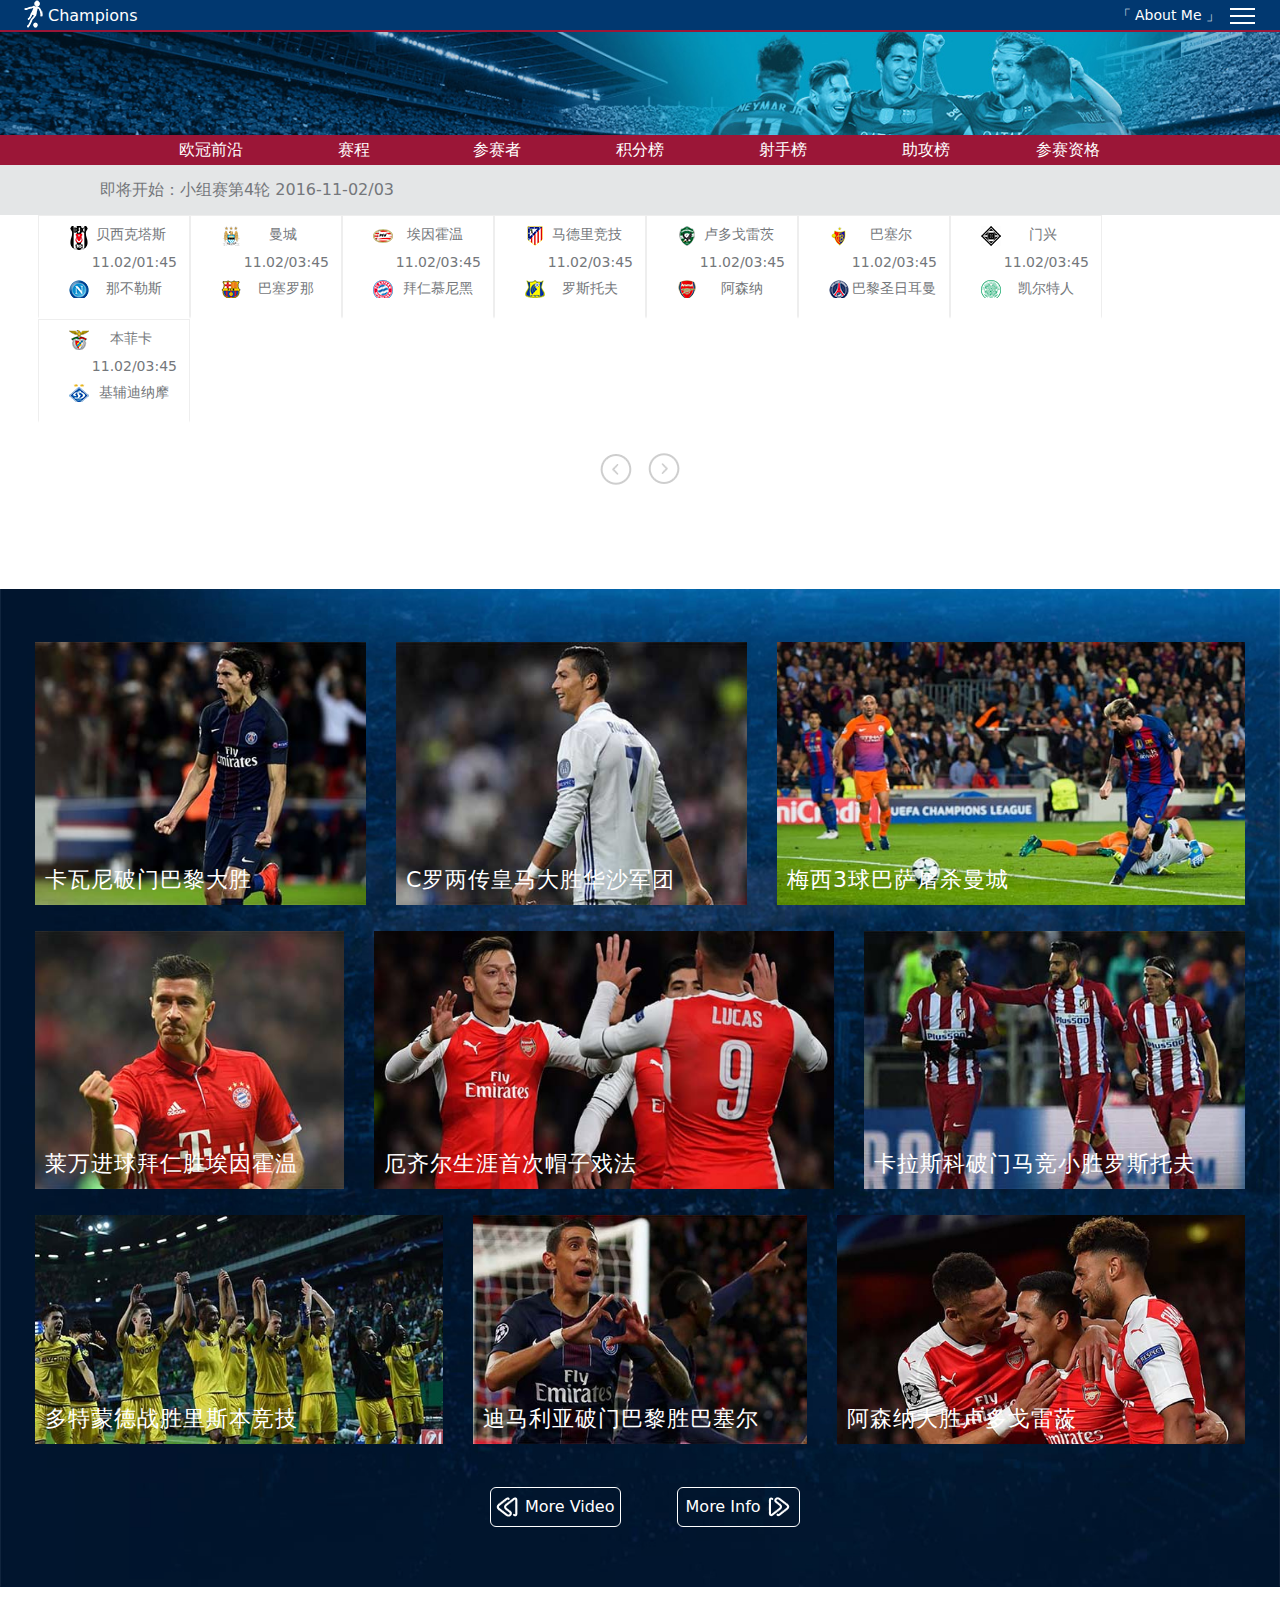
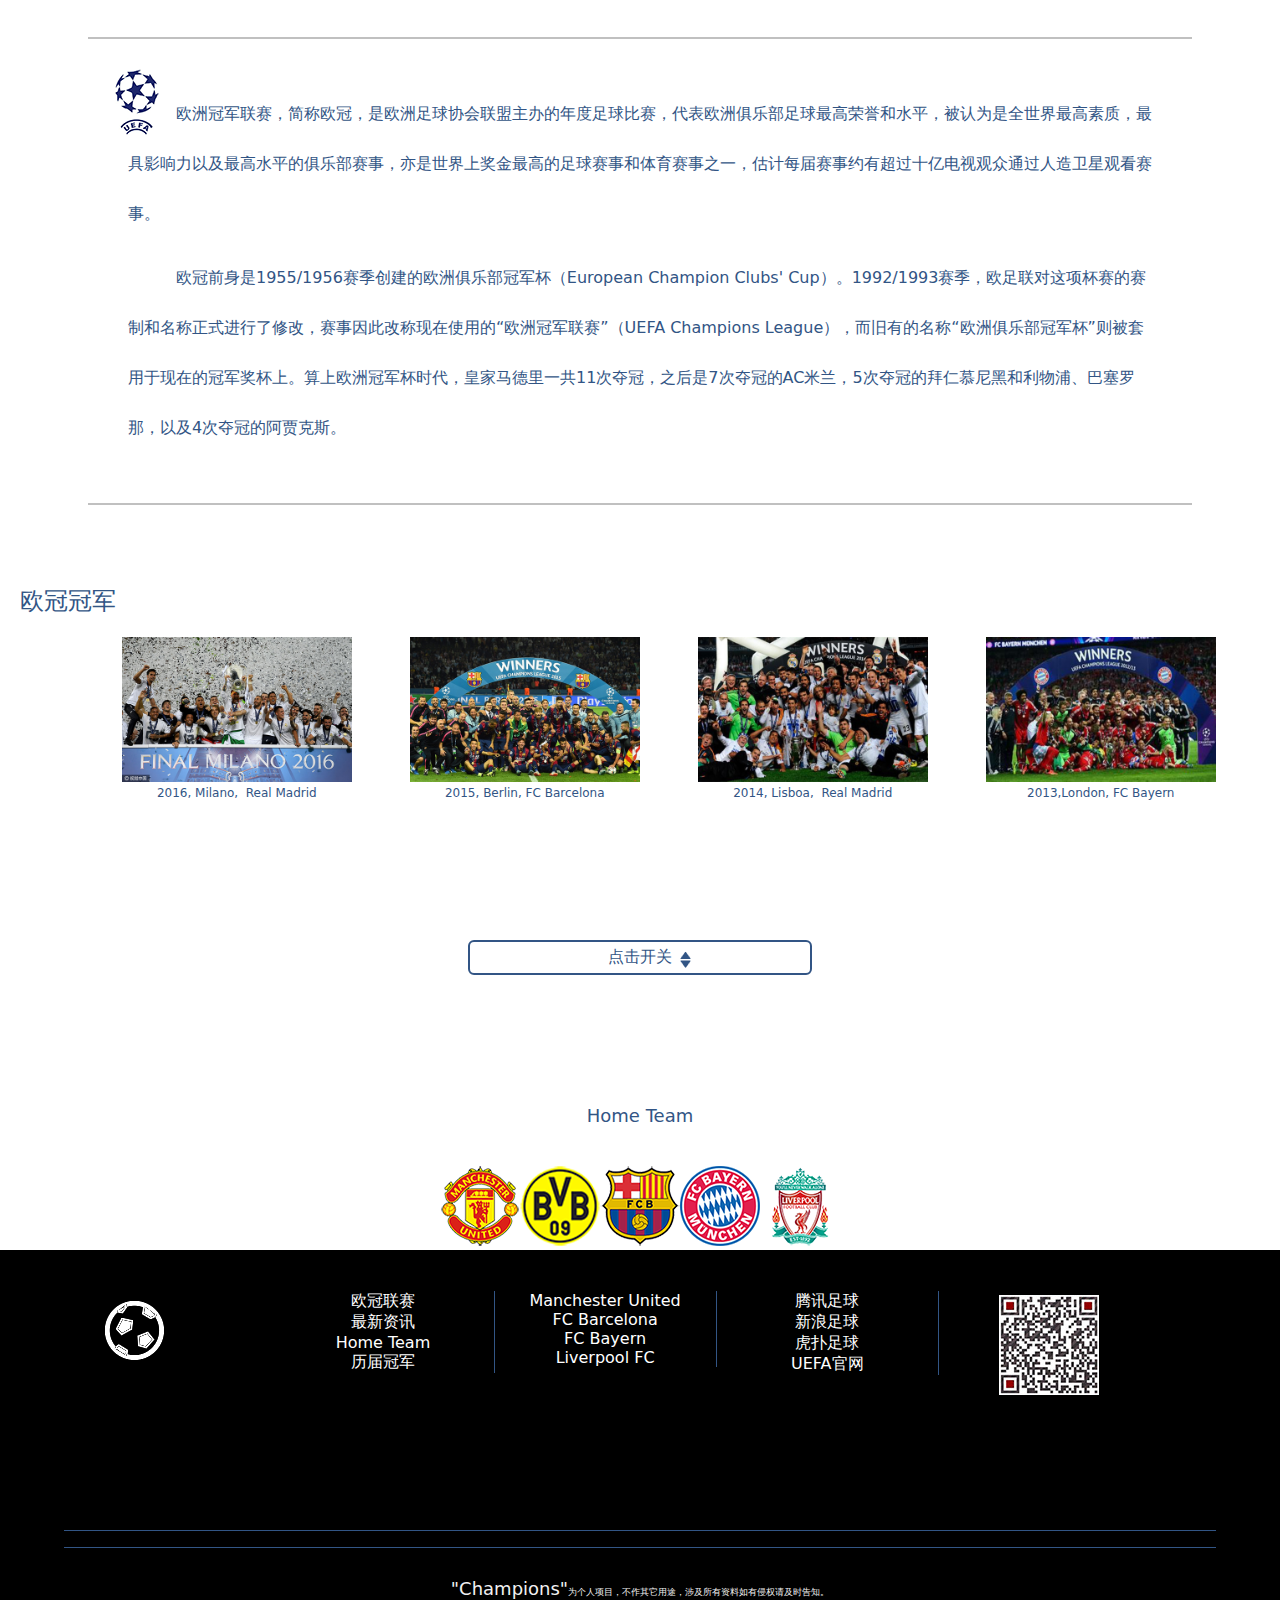
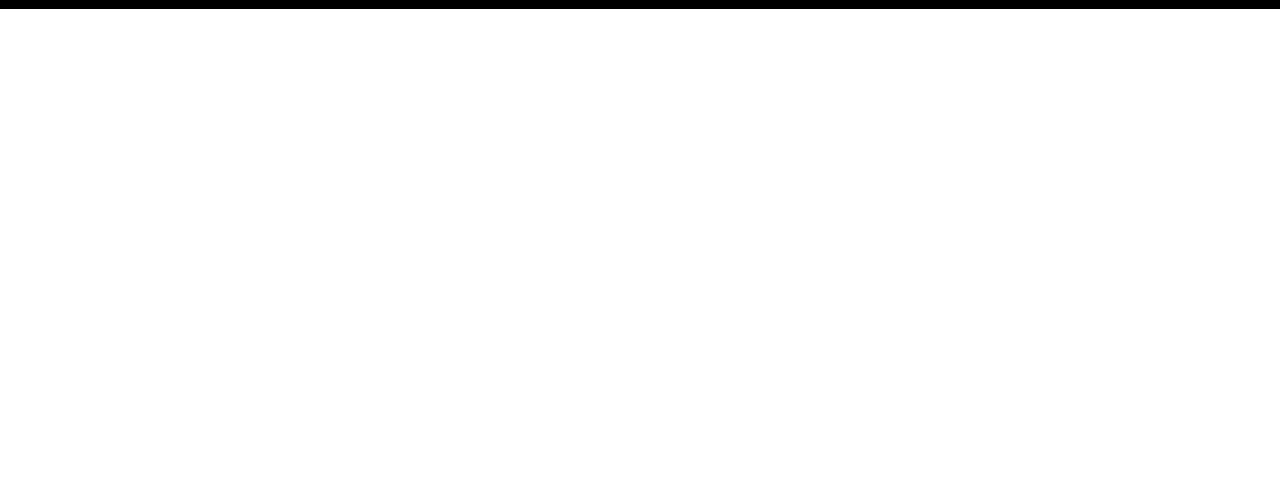
==== homepage.html @ 4de41e35 "edit photos" ====
﻿<!DOCTYPE html>
<html lang="zh">
<head>
    <meta charset="UTF-8">
    <title>Champions</title>
    <link rel="stylesheet" type="text/css" href="css/common.css" />
    <link rel="stylesheet" type="text/css" href="css/xq_navbar.css"/>
    <link rel="stylesheet" type="text/css" href="css/xq.css"/>
    <link rel="stylesheet" type="text/css" href="css/wallop.css"/>
    <link rel="stylesheet" type="text/css" href="css/zoomio.css" />
    <link rel="stylesheet" type="text/css" href="css/jquery.fatNav.css" />
</head>
<body>
<div class="headbar">
    <div class="headlogo leftArea">
    <img src="images/icon/headicon.png" alt="Champions" /><a href="#">Champions</a>
    </div>
    <div class="rightArea">
        <span class="aboutMe">「 About Me 」</span>
        <div class="fat-nav">
            <div class="fat-nav__wrapper">
                <ul>
                    <li><a href="#">Programmer： 李博林</a></li>
                    <li><a href="#">School： 山东理工大学</a></li>
                    <li><a href="#">Tel： 18643599279</a></li>
                    <li><a href="#">E-mail： libolin1993@outlook.com</a></li>
                    <li class="lastContant"><a href="#">「 Champions 」 为个人项目，不作其用途，部分资料来源「 欧洲足球冠军联赛 - 中文官网 」、「 Futbol Club Barcelona 」，涉及版权问题请及时与笔者联系，对您造成的不便表示歉意。更多功能，敬请期待...</a></li>
                </ul>
            </div>
        </div>
        <!--<a href="#" onclick="fun2()">「关于本页」</a><a href="#wechatQRcode" onclick="fun1()">「关于作者」</a>-->
    </div>
</div>
<div class="headimg">
</div>
<div class="xq_bag" id="bar5">
    <ul class="xq_navbar">
        <li class="xq_navli"><a href="#">欧冠前沿</a></li>
        <li class="xq_navli"><a href="#">赛程</a></li>
        <li class="xq_navli"><a href="#">参赛者</a></li>
        <li class="xq_navli"><a href="#">积分榜</a></li>
        <li class="xq_navli"><a href="#">射手榜</a></li>
        <li class="xq_navli"><a href="#">助攻榜</a></li>
        <li class="xq_navli"><a href="#">参赛资格</a></li>
    </ul>
</div>
<div class="topBar">
    即将开始：小组赛第4轮 2016-11-02/03
</div>
<div class="topMatch">
    <div class="Wallop">
        <div class="Wallop-list">
            <div class="Wallop-item">
                <ul class="Matchitem">
                    <li><div class="team1 bxkts">贝西克塔斯</div>
                        <div class="matchTime">11.02/01:45</div>
                        <div class="team2 Napoli">那不勒斯</div>
                    </li>
                    <li>
                        <div class="team1 Manchester">曼城</div>
                        <div class="matchTime">11.02/03:45</div>
                        <div class="team2 Barcelona">巴塞罗那</div>
                    </li>
                    <li>
                        <div class="team1 Eindhoven">埃因霍温</div>
                        <div class="matchTime">11.02/03:45</div>
                        <div class="team2 BAYERN">拜仁慕尼黑</div>
                    </li>
                    <li><div class="team1 AtleticoMadrid">马德里竞技</div>
                        <div class="matchTime">11.02/03:45</div>
                        <div class="team2 LSTF">罗斯托夫</div>
                    </li>
                    <li><div class="team1 PFC">卢多戈雷茨</div>
                        <div class="matchTime">11.02/03:45</div>
                        <div class="team2 Arsenal">阿森纳</div>
                    </li>
                    <li><div class="team1 BCE">巴塞尔</div>
                        <div class="matchTime">11.02/03:45</div>
                        <div class="team2 Paris">巴黎圣日耳曼</div>
                    </li>
                    <li>
                        <div class="team1 Monchengladbach">门兴</div>
                        <div class="matchTime">11.02/03:45</div>
                        <div class="team2 Celtic">凯尔特人</div>
                    </li>
                    <li>
                        <div class="team1 Benfica">本菲卡</div>
                        <div class="matchTime">11.02/03:45</div>
                        <div class="team2 FCDinamo">基辅迪纳摩</div>
                    </li>
                </ul>
            </div>
            <div class="Wallop-item">
                <ul class="Matchitem">
                <li>
                    <div class="team1 Sevilla">塞维利亚</div>
                    <div class="matchTime">11.03/03:45</div>
                    <div class="team2 SGLB">萨格布迪纳摩</div>
                </li>
                <li>
                    <div class="team1 Juventus">尤文图斯</div>
                    <div class="matchTime">11.03/03:45</div>
                    <div class="team2 Lyonnais">里昂</div>
                </li>
                <li>
                    <div class="team1 Dortmund">多特蒙德</div>
                    <div class="matchTime">11.03/03:45</div>
                    <div class="team2 Portugal">里斯本竞技</div>
                </li>
                <li><div class="team1 Tottenham">热刺</div>
                    <div class="matchTime">11.03/03:45</div>
                    <div class="team2 Leverkusen">勒沃库森</div>
                </li>
                <li><div class="team1 Porto">波尔图</div>
                    <div class="matchTime">11.03/03:45</div>
                    <div class="team2 Brugge">布鲁日</div>
                </li>
                <li><div class="team1 Monaco">摩纳哥</div>
                    <div class="matchTime">11.03/03:45</div>
                    <div class="team2 Moscow">中央陆军</div>
                </li>
                <li><div class="team1 Warszawa">华沙莱吉亚</div>
                    <div class="matchTime">11.03/03:45</div>
                    <div class="team2 RealMadrid">皇家马德里</div>
                </li>
                <li><div class="team1 Copenhagen">哥本哈根</div>
                    <div class="matchTime">11.03/03:45</div>
                    <div class="team2 LeicesterCity">莱斯特城</div>
                </li>
            </ul>
            </div>
        </div>
        <div class="btnArea">
             <div class="matchBtn">
                <button class="Wallop-buttonPrevious"></button>
                 <button class="Wallop-buttonNext"></button>
             </div>
        </div>
    </div>
</div>
<div class="showPic" id="zxzx">
    <div class="picContainer">
        <div class="container">
            <div class="item avatar">
                <img src="images/showPic/01.jpg" alt="卡瓦尼"/><h2>卡瓦尼破门巴黎大胜</h2>
            </div>
            <div class="item avatar">
                <img src="images/showPic/02.jpg" alt="C罗两传"/><h2>C罗两传皇马大胜华沙军团</h2>
            </div>
            <div class="item avatar">
                <img src="images/showPic/03.jpg" alt="梅西三球"/><h2>梅西3球巴萨屠杀曼城</h2>
            </div>
            <div class="item avatar">
                <img src="images/showPic/04.jpg" alt="莱万进球"/><h2>莱万进球拜仁胜埃因霍温</h2>
            </div>
            <div class="item avatar">
                <img src="images/showPic/05.jpg" alt="厄齐尔帽子戏法" /><h2>厄齐尔生涯首次帽子戏法</h2>
            </div>
            <div class="item avatar">
                <img src="images/showPic/06.jpg"alt="卡拉斯科"/><h2>卡拉斯科破门马竞小胜罗斯托夫</h2>
            </div>
            <div class="item avatar">
                <img src="images/showPic/07.jpg" alt="多特蒙德"/><h2>多特蒙德战胜里斯本竞技</h2>
            </div>
            <div class="item avatar">
                <img src="images/showPic/08.jpg" alt="迪马利亚"/><h2>迪马利亚破门巴黎胜巴塞尔</h2>
            </div>
            <div class="item avatar">
                <img src="images/showPic/09.jpg"alt="阿森纳"/><h2>阿森纳大胜卢多戈雷茨</h2>
            </div>
        </div>
        <div class="picBtn">
            <a class="morePic btnLeft" href="#showThis"  onclick="fun1()">More Video </a>
            <a class="morePic btnRight" href="#showThis"  onclick="fun1()">More Info </a>
        </div>
    </div>
</div>
<div class="textArea">
    <div class="textLine" id="ogls">
    <p>欧洲冠军联赛，简称欧冠，是欧洲足球协会联盟主办的年度足球比赛，代表欧洲俱乐部足球最高荣誉和水平，被认为是全世界最高素质，最具影响力以及最高水平的俱乐部赛事，亦是世界上奖金最高的足球赛事和体育赛事之一，估计每届赛事约有超过十亿电视观众通过人造卫星观看赛事。</p>
    <p>欧冠前身是1955/1956赛季创建的欧洲俱乐部冠军杯（European Champion Clubs' Cup）。1992/1993赛季，欧足联对这项杯赛的赛制和名称正式进行了修改，赛事因此改称现在使用的“欧洲冠军联赛”（UEFA Champions League），而旧有的名称“欧洲俱乐部冠军杯”则被套用于现在的冠军奖杯上。算上欧洲冠军杯时代，皇家马德里一共11次夺冠，之后是7次夺冠的AC米兰，5次夺冠的拜仁慕尼黑和利物浦、巴塞罗那，以及4次夺冠的阿贾克斯。</p>
    </div>
</div>
<div class="matchVideo" id="champions">
    <div class="videoHead"> 欧冠冠军</div>
    <div class="videoArea" >
        <ul class="videoList">
            <li><a href="###"><img  src="images/video1.jpg" alt="2106Champions" title="2016,Real Madrid"/><span>2016, Milano, &nbspReal Madrid</span></a></li>
            <li id="moreHere"><a href="###"><img  src="images/video2.jpg" alt="2105Champions" title="2015,FC Barcelona"/><span>2015, Berlin, FC Barcelona</span></a></li>
            <li><a href="###"><img  src="images/video3.jpg" alt="2104Champions" title="2014,Real Madrid"/><span>2014, Lisboa, &nbspReal Madrid</span></a></li>
            <li><a href="###"><img  src="images/video4.jpg" alt="2103Champions" title="2013,FC Bayern"/><span>2013,London, FC Bayern </span></a></li>
            <div class="hiddenVideo">
                <li><a href="###"><img  src="images/video5.jpg" alt="2102Champions" title="2012,Munich,Chelsea"/><span>2012, Munich,Chelsea</span></a></li>
                <li><a href="###"><img  src="images/video6.jpg" alt="2101Champions" title="2011,FC Barcelona"/><span>2011,London,FC Barcelona</span></a></li>
                <li><a href="###"><img  src="images/video7.jpg" alt="2100Champions" title="2010,Inter Milano"/><span>2010, Madrid,Inter Milano</span></a></li>
                <li><a href="###"><img  src="images/video8.jpg" alt="2009Champions" title="2009,FC Barcelona "/><span> 2009, &nbsp&nbspRome,FC Barcelona </span></a></li>
                <li><a href="###"><img  src="images/video9.jpg" alt="2008Champions" title="2008,Manchester United"/><span>2008, Moscow,Manchester United</span></a></li>
                <li><a href="###"><img  src="images/video10.jpg" alt="2007Champions" title="2007,Associazione Calcio Milan"/><span>2007, Athens,Associazione Calcio Milan</span></a></li>
                <li><a href="###"><img  src="images/video11.jpg" alt="2006Champions" title="2006,FC Barcelona"/><span>2006, &nbspParis,FC Barcelona</span></a></li>
                <li><a href="###"><img  src="images/video12.jpg" alt="2005Champions" title="2005,Istanbul,Liverpool"/><span>2005,Istanbul,Liverpool</span></a></li>
            </div>
        </ul>
        <a href="#moreHere" class="moreVideo" >点击开关 </a>
    </div>
</div>
<div class="myTeam" id="homeTeam">
    Home Team
    <ul>
        <li class="myteam1"><a href="http://www.manunited.com.cn/"><img src="images/icon/ManchesterUnited.png" alt="ManchesterUnited" title="ManchesterUnited"/></a></li>
        <li class="myteam2"><a href="http://www.bvb.de/"><img src="images/icon/BorussiaDortmund.png"alt="BorussiaDortmund" /></a></li>
        <li class="myteam3"><a href="http://sports.qq.com/isocce/barcelonafc/"><img src="images/icon/FCBarcelona.png" alt="FCBarcelona"/></a></li>
        <li class="myteam4"><a href="http://www.fcbayern.cn/"><img src="images/icon/FCBAYERN.png" alt="FCBAYERN"/></a></li>
        <li class="myteam5"><a href="http://cn.liverpoolfc.com/"><img src="images/icon/LiverpoolFC.png" alt="LiverpoolFC"/></a></li>
    </ul>
</div>
<div class="footer" id="wechatQRcode">
    <div class="footerContainer">
        <div class="footballIcon fl"></div>
        <div class="footerTop fr">
            <div class="footerContent fl rightLine">
                <a href="#ogls">欧冠联赛</a><br />
                <a href="#zxzx">最新资讯</a><br />
                <a href="#homeTeam">Home Team</a><br />
                <a href="#champions">历届冠军</a><br />
            </div>
            <div class="footerContent fl rightLine">
                <a href="http://www.manunited.com.cn/">Manchester United</a><br />
                <a href="http://sports.qq.com/isocce/barcelonafc/">FC Barcelona</a><br />
                <a href="http://www.fcbayern.cn/">FC Bayern</a><br />
                <a href="http://cn.liverpoolfc.com/">Liverpool FC</a><br />
            </div>
            <div class="footerContent fl rightLine">
                <a href="http://sports.qq.com/ucl/">腾讯足球</a><br />
                <a href="http://sports.sina.com.cn/g/championsleague/">新浪足球</a><br />
                <a href="https://soccer.hupu.com/">虎扑足球</a><br />
                <a href="http://www.uefa.com/">UEFA官网</a><br />
            </div>
            <div class="footerContent fl"><img src="images/QRcode.jpg" alt="myQRcode" /></div>
        </div>
    </div>
    <div class="footerBottom">
        <div class="bottomText">
            <span class="bottomText1">"Champions"</span><span class="bottomText2">为个人项目，不作其它用途，涉及所有资料如有侵权请及时告知。</span>
        </div>
    </div>
</div>
    <script src="js/jquery-2.1.1.min.js" type="text/javascript"></script>
    <script src="js/xq_navbar.js" type="text/javascript"></script>
    <script src="js/Wallop.min.js" type="text/javascript"></script>
    <script src="js/zoomio.js" type="text/javascript"></script>
    <script src="js/jquery.focus-follow.js" type="text/javascript"></script>
    <script src="js/jquery.row-grid.js" type="text/javascript"></script>
    <script src="js/jquery.fatNav.js" type="text/javascript"></script>
<script>
        $(function(){
        $(".container").rowGrid({itemSelector: ".item", minMargin: 24, maxMargin: 28, firstItemClass: "first-item" });
    });
    $.fatNav();
    $(window).load(function(){
        $("#bar5").xq_navbar({
            "type": "underline",
            "liwidth": "avg",
            "bgcolor": "#9b1637",
            "hcolor": "white"
        });
    });
    $(function() {
        $(".videoList img").focusFollow({
            wrapper: '#wrapper',
            color: '#325585',
            opacity: 0.8,
            margin_horizontal: 8,
            margin_vertical: 8,
            speed: 600,
            timeout: 500
        });
    });
    var wallopEl = document.querySelector('.Wallop');
    var slider = new Wallop(wallopEl);
    $(function() {
        $(".moreVideo").bind("click", function () {
            var $content = $(".hiddenVideo");
            if ($content.is(":visible")) {
                $content.hide(1000);
            } else {
                $content.show(1000);
            }
        })
    });

    </script>
<script type="text/javascript">
    $(document).ready(function() {
        var topmenu = $(".headbar");
        var topmenu_top = topmenu.offset().top;
        reset_topmenu_top(topmenu, topmenu_top);
        $(window).scroll(function() {
            reset_topmenu_top(topmenu, topmenu_top);
        });
    });
    function reset_topmenu_top(topmenu, topmenu_top) {
        var document_scroll_top = $(document).scrollTop();
        if (document_scroll_top > topmenu_top) {
            topmenu.css('top', document_scroll_top);
        }
        if (document_scroll_top <= topmenu_top) {
            topmenu.css('top', topmenu_top);
        }
    }
</script>
</body>
</html>
---- css/common.css ----
body,ul,ol,li,p,h1,h2,h3,h4,h5,h6,form,fieldset,table,td,img,div,dl,dt,dd,input{margin:0;padding:0;}
html.body{width:100%;height:100%;overflow: hidden;}
body{font-size:16px;}
img,button{border:none;}
button{ background-color: white;}
li{list-style:none;}
input,select,textarea{outline:none;border: none;background-color:none;}
textarea{resize:none;}
a{text-decoration:none;color:white;}
a:hover{color: #f9f9f9;}
.fl{float: left;}
.fr{float: right;}
/*球队标志*/
.bxkts{background: url("../images/icon/贝西克塔斯.png") no-repeat 30px 10px;}
.Manchester{background:url("../images/icon/Manchester.png") no-repeat 30px 10px;}
.Eindhoven{background:url("../images/icon/Eindhoven.png") no-repeat 30px 10px;}
.AtleticoMadrid{background:url("../images/icon/AtleticoMadrid.png") no-repeat 30px 10px;}
.PFC{background:url("../images/icon/PFC.png") no-repeat 30px 10px;}
.BCE{background:url("../images/icon/BCE.png") no-repeat 30px 10px;}
.Juventus{background:url("../images/icon/Juventus.png") no-repeat 30px 10px;}
.Sevilla{background:url("../images/icon/Sevilla.png") no-repeat 30px 10px;}
.Benfica{background:url("../images/icon/Benfica.png") no-repeat 30px 10px;}
.Monchengladbach{background:url("../images/icon/Monchengladbach.png") no-repeat 30px 10px;}
.Dortmund{background:url("../images/icon/Dortmund.png") no-repeat 30px 10px;}
.Tottenham{background:url("../images/icon/Tottenham.png") no-repeat 30px 10px;}
.Porto{background:url("../images/icon/Porto.png") no-repeat 30px 10px;}
.Monaco{background:url("../images/icon/Monaco.png") no-repeat 30px 10px;}
.Warszawa{background:url("../images/icon/Warszawa.png") no-repeat 30px 10px;}
.Copenhagen{background:url("../images/icon/Copenhagen.png") no-repeat 30px 10px;}

.Napoli{background:url("../images/icon/Napoli.png") no-repeat 30px 0;}
.Barcelona{background:url("../images/icon/Barcelona.png") no-repeat 30px 0;}
.BAYERN{background:url("../images/icon/BAYERN.png") no-repeat 30px 0;}
.LSTF{background:url("../images/icon/LSTF.png") no-repeat 30px 0;}
.Arsenal{background:url("../images/icon/Arsenal.png") no-repeat 30px 0;}
.Paris{background:url("../images/icon/Paris.png") no-repeat 30px 0;}
.Lyonnais{background:url("../images/icon/Lyonnais.png") no-repeat 30px 0;}
.SGLB{background:url("../images/icon/SGLB.png") no-repeat 30px 0;}
.FCDinamo{background:url("../images/icon/FCDinamo.png") no-repeat 30px 0;}
.Celtic{background:url("../images/icon/Celtic.png") no-repeat 30px 0;}
.Portugal{background:url("../images/icon/Portugal.png") no-repeat 30px 0;}
.Leverkusen{background:url("../images/icon/Leverkusen.png") no-repeat 30px 0;}
.Brugge{background:url("../images/icon/Brugge.png") no-repeat 30px 0;}
.Moscow{background:url("../images/icon/Moscow.png") no-repeat 30px 0;}
.RealMadrid{background:url("../images/icon/RealMadrid.png") no-repeat 30px 0;}
.LeicesterCity{background:url("../images/icon/LeicesterCity.png") no-repeat 30px 0;}
---- css/xq_navbar.css ----
*{outline: 0;padding: 0;margin: 0;border: 0;}
body{ font-family: "Lucida Grande", "Lucida Sans Unicode", "Lucida Sans", "DejaVu Sans", Verdana, sans-serif; }
.rightArea{float: right;}
.leftArea{float: left;}
/*顶部信息条*/
.headbar{
    position: absolute;
    top:0;
    left:0;
    height: 30px;
    width:100%;
    margin: 0 auto;
    clear: both;
    background-color: #013870;
    border-bottom: 2px solid #9b1637;
    z-index: 998;
}
.headlogo{
    padding-left: 20px;
    height:30px;
    color: #9b1637;
}
.headlogo img{
    vertical-align: middle;
    margin-bottom: 5px;
}
.headlogo a{
    font-size: medium;
}
.headlogo a:hover{
    color: aliceblue;
}
.aboutMe{
    display: inline-block;
    height: 30px;
    line-height: 30px;
    padding-right: 60px;
    color: #fff;
    font-size: 14px;
    font-weight: lighter;
}
.headimg{
    height: 105px;
    background:url("../images/headimg.jpg") no-repeat center top;
    background-size: 100% 100%;
    overflow: hidden;
    margin-top: 30px;
}
.xq_bag{
	width: 100%px;
	height: 30px;
	overflow: hidden;
	position: relative;
    background-color: #9b1637;
}
.xq_navbar{
	width: 1000px;
    margin-left: auto;
    margin-right: auto;
	height: 30px;
	overflow: hidden;
	box-sizing: border-box;
	box-sizing:inherit;
}
.xq_navli{
	list-style: none;
	display: inline-block;
	color: #fff;
	box-sizing:inherit;
	text-align: center;
	float: left;
}
.xq_navli a{
	display: block;
	color: current color;
	text-decoration: none;
}
.xq_move{
	transition:all .3s ease-in-out;
	position:absolute;
}
.topBar{
    height: 50px;
    line-height: 50px;
    background-color: #e4e6e7;
    color: #74777b;
    padding-left:100px ;
    overflow: hidden;
}
.topMatch{
    padding: 0;
    margin: 0;
    text-align: center;
}
.Matchitem li{
    float: left;
    width: 150px;
    height: 90px;
    border: 1px #eeeeee solid;
    border-bottom: medium solid white;
    padding-top: 10px;
    font-size: 14px;
    color: #74777b;
}
@media screen and (min-width:1366px){
    .Matchitem li{width: 12%;}
}
.Matchitem{
    overflow: hidden;
    zoom: 1;
    width:94%;
    margin-left: auto;
    margin-right: auto;
}
li:hover{
    border-bottom: medium solid #9b1637;
}
.Matchitem li .team1{
    padding: 10px 20px 20px 54px;
    margin-top: -10px;
}
.Matchitem li .matchTime{
    margin-top: -10px;
    padding-left: 40px;
}
.Matchitem li .team2{
    margin-top: 10px;
    padding-left: 40px;
}
.btnArea{
    text-align: center;
}
.matchBtn{
    margin-top: 30px;
}
.matchBtn button.Wallop-buttonPrevious{
    cursor:pointer;
    width: 32px;
    height:32px;
    background: url("../images/icon/leftBefore.png") no-repeat center center;
    margin-right: 10px;
}
.matchBtn button.Wallop-buttonPrevious:hover{
    background: url("../images/icon/leftAfter.png") no-repeat center center;
}
.matchBtn button.Wallop-buttonPrevious:active{
    background: url("../images/icon/leftActive.png") no-repeat center center;
}
.matchBtn button.Wallop-buttonNext{
    cursor:pointer;
    width: 32px;
    height:32px;
    background: url("../images/icon/rightBefore.png") no-repeat center center;
}
.matchBtn button.Wallop-buttonNext:hover{
    background: url("../images/icon/rightAfter.png") no-repeat center center;
}
.matchBtn button.Wallop-buttonNext:active{
    background: url("../images/icon/rightActive.png")no-repeat center center;
}

.showPic{
    margin-top: 100px;
    background:url("../images/picBoximg.jpg") right center no-repeat;
    background-size:100% 100% ;
    width:100%;
    padding-top: 30px;
    padding-bottom: 20px;
    height: auto;
}
.picContainer{
    width: 95%;
    margin: 20px auto;
    margin-bottom: 10px;
}
/*图片展示区*/
.container:before,
.container:after { content: ""; display: table; }
.container:after { clear: both;}
.item { float: left; margin-bottom: 20px;position: relative;overflow: hidden;box-sizing:border-box;border:3px solid rgba(0,0,0,0);
    transition:border 0.6s;
    -moz-transition:border 0.6s; /* Firefox 4 */
    -webkit-transition:border 0.6s; /* Safari and Chrome */
    -o-transition:border 0.6s; /* Opera */ }
.item:hover{border: 3px solid #55c4f4;}
.item img { max-width: 100%; max-height: 100%;height:350px; vertical-align: bottom; z-index:1; }
.first-item { clear: both;}
.last-row, .last-row ~ .item { margin-bottom: 0;}
.item h2{font-size:22px; width:100%; font-weight:500;  display:block; position:absolute; left:0; bottom:0;padding-left: 10px; height:40px; line-height:30px; text-align: left; letter-spacing: 1px; z-index:2; color:#fff;overflow:hidden; white-space: nowrap;text-overflow: ellipsis;}
@media (min-width:620px) and (max-width:820px) {.item h2{font-size:16px;}}
@media (min-width:100px) and (max-width:619px) {.item h2{font-size:12px;}}
/*结束*/
/*showPic图片特效*/
.avatar img {
    display: block;
    border: 0;
    width: 100%;
    transform: scale(1);
    transition: all 1s ease 0s;
    -webkit-transform: scale(1);
    -webkit-transform: all 1s ease 0s;
}
.avatar:hover img {
    transform: scale(1.3);
    transition: all 1s ease 0s;
    -webkit-transform: scale(1.3);
    -webkit-transform: all 1s ease 0s;
}
/*结束*/
.picBtn{
    overflow: hidden;
    zoom: 1;
    width: 100%;
    height: 40px;
    margin:40px auto;
    text-align: center;
}
.showPic a.morePic{
    display: inline-block;
    color: white;
    width:110px;
    height:38px;
    line-height: 38px;
    border: solid 1px white;
    margin-right: 20px;
    margin-left: 30px;
    transition: background-color 0.7s;
    -moz-transition:background-color 0.7s; /* Firefox 4 */
    -webkit-transition:background-color 0.7s; /* Safari and Chrome */
    -o-transition:background-color 0.7s; /* Opera */
}
.showPic a.btnLeft{
    text-align: right;
    padding-right: 6px;
    padding-left: 10px;
    background: url("../images/icon/toLeft.png") no-repeat 5px center;
    width: 113px;
    border-radius:6px;
}
.showPic a.btnLeft:hover{
    background-color:#55c4f4;
    border: 1px solid #55c4f4;
    border-radius:8px;
}
.showPic a.btnRight{
    text-align: left;
    padding-left: 8px;
    background: url("../images/icon/toRight.png") no-repeat 90px center;
    width: 113px;
    border-radius:6px;
}
.showPic a.btnRight:hover{
    background-color:#55c4f4;
    border: 1px solid #55c4f4;
    border-radius:8px;
}
/*欧冠文字*/
.textArea .textLine{
    color: #325585;
    font-weight: lighter;
    width: 80%;
    padding: 50px 40px;
    line-height: 50px;
    text-indent: 3em;
    background: url("../images/icon/logoicon.png") no-repeat 10px 12px;
    margin-top: 50px;
    margin-bottom: 50px;
    margin-right: auto;
    margin-left: auto;
    border-top: 2px solid #c0c0c0;
    border-bottom: 2px solid #c0c0c0;
    overflow: hidden;
}
.textArea .textLine p:last-child{
    margin-top: 14px;
}
.matchVideo{
    clear: both;
    overflow: auto;
}
.videoArea li:hover{
    border: none;
}
.videoArea a:hover{
    font-size: 16px;
}
.videoHead{
    margin-top: 30px;
    margin-left: 20px;
    color: #325585;
    font-size: 24px;
    font-weight: lighter;
}
.videoArea img{
    width:100%;
    height: auto;
}

.videoArea ul.videoList{
    width:90%;
    margin:20px auto;
    overflow:hidden;
}
.videoArea .videoList li{
    text-align: center;
    width: 20%;
    float: left;
    margin-bottom: 50px;
    margin-left:5%;
}
.videoArea li span{
    display: inline-block;
    height: 50px;
    font-size: 12px;
    font-weight: lighter;
    padding-top: 0;
    color: #325585;
    overflow: hidden;
}
.videoArea li span:hover{
    text-decoration: underline;
}
.moreVideo{
    text-align: center;
    clear: both;
    color: #325585;
    font-weight: normal;
    display: block;/*dispaly:inline-block;*/
    width:340px;
    border: solid 2px #325585;
    padding-top: 5px;
    padding-bottom: 5px;
    margin-left:auto;
    margin-right: auto;
    margin-top: 50px;
    background-repeat: no-repeat;
    background-position: 205px 8px;
    background-image: url("../images/icon/morevideo.png");
    border-radius: 6px;
    transition: background-color 0.5s;
    -moz-transition:background-color 0.5s; /* Firefox 4 */
    -webkit-transition:background-color 0.5s; /* Safari and Chrome */
    -o-transition:background-color 0.5s; /* Opera */
}
.hiddenVideo{
    display: none;
}
.videoArea .moreVideo:hover{
    background-color: #325585;
    color: white;
    border-radius: 8px;
    background-image:url("../images/icon/morevideoAfter.png") ;
}
.myTeam{
    margin-top: 100px;
    padding-top: 30px;
    text-align: center;
    color: #325585;
    font-weight: lighter;
    font-size: 18px;
}
.myTeam ul{
    width: 400px;
    padding-top: 40px;
    margin-left: auto;
    margin-right: auto;
}
.myTeam li{
    float: left;
    border: none;
}
/*底部*/
.footer{
    clear: both;
    background: black;
    overflow: hidden;
    text-align: center;
    font-weight:lighter ;
}
.footerContainer{
   /* background-color: yellow;*/
    height: 240px;
    width: 90%;
    margin:40px auto;
    margin-bottom: 16px;
    border-bottom:1px solid #325585 ;
    position: relative;

}
.footerContainer .footballIcon{
    display: inline-block;
    width: 118px;
    height: 100px;
    background: url("../images/icon/football1.png") no-repeat 40px 10px;
    /*background-color: #9b1637;*/
}
.footerContainer .footballIcon:hover{
    background: url("../images/icon/football2.png") no-repeat 48px 20px;
}
.footerTop{
    border: 1px black solid;
    width:80%;
    position: absolute;
    top:0;
    left: 18%;
}
.rightLine{
    border-right:1px solid #325585 ;
}
.footerContent{
    width:24%;
    margin-left: auto;
    margin-right: auto;
}
.footerContent a:hover{
    text-decoration: underline;
    color: antiquewhite;
}
.footerContent img{
    border: 4px solid black;
    transition: border 0.5s;
    border-radius: 4px;
    -moz-transition:border 0.5s; /* Firefox 4 */
    -webkit-transition:border 0.5s; /* Safari and Chrome */
    -o-transition:border 0.5s; /* Opera */
}
.footerContent img:hover{
    border: 4px solid antiquewhite;
}
.footerBottom{
  /*  background-color: #3498DB;*/
    width: 90%;
    margin-left: auto;
    margin-right: auto;
    padding-top: 30px;
    padding-bottom: 10px;
    border-top: 1px solid #325585;
}
.footerBottom .bottomText{
   /* background-color: #64448f;*/
    width: 80%;
    margin: 0 auto;
    color: #eeeeee;
}
.bottomText1{
    font-size: 18px;
    color:#f1f1f1;
}
.bottomText2{
    font-size:xx-small;
    color:#f1f1f1;
}
---- css/xq.css ----
/*  -ms-transform:translate(10px,20px);IE9 
	-webkit-transform:translate(10px,20px);Æ½ÒÆÁ¿ 
	-webkit-transform-origin:left top; ÖÐÐÄµã 
  	-webkit-transform:scale(0.5,0.5);Ëõ·Å 
  	-webkit-transform:rotate(10deg);  Ðý×ª 
	-webkit-transform:skew(10deg,10deg); /*Ð±ÇÐ 
	-webkit-transform:matrix(1,1,1,1,100,100);(Ëõ·Å£¬Ð±ÇÐ£¨½ö½ÓÊÜ»¡¶È£©£¬Æ½ÒÆ) */
@-webkit-keyframes runspin{
100%{-webkit-transform-origin:center center;-webkit-transform:rotate(360deg);}
}
@-moz-keyframes runspin{
100%{-moz-transform-origin:center center;-moz-transform:rotate(360deg);}
}
@-ms-keyframes runspin{
100%{-ms-transform-origin:center center;-ms-transform:rotate(360deg);}
}
@-o-keyframes runspin{
100%{-o-transform-origin:center center;-o-transform:rotate(360deg);}
}
@keyframes runspin{
100%{transform-origin:center center;transform:rotate(360deg);}
}
.delay{
	-webkit-animation-delay: 1s;
	   -moz-animation-delay: 1s;
	   -ms-animation-delay: 1s;
	   -o-animation-delay: 1s;
	     animation-delay: 1s;
}
.runspin{
-webkit-animation-name:runspin;
-moz-animation-name:runspin;
-ms-animation-name:runspin;
-o-animation-name:runspin;
animation-name:runspin;
}
/*turnspin Ç¿Á¦×ª×ª×ª */
@-webkit-keyframes turnspin{
100%{-webkit-transform-origin:center center;-webkit-transform:rotate(-360deg);}
}
@-moz-keyframes turnspin{
100%{-moz-transform-origin:center center;-moz-transform:rotate(-360deg);}
}
@-ms-keyframes turnspin{
100%{-ms-transform-origin:center center;-ms-transform:rotate(-360deg);}
}
@-o-keyframes turnspin{
100%{-o-transform-origin:center center;-o-transform:rotate(-360deg);}
}
@keyframes turnspin{
100%{transform-origin:center center;transform:rotate(-360deg);}
}
.turnspin{
-webkit-animation-name:turnspin;
-moz-animation-name:turnspin;
-ms-animation-name:turnspin;
-o-animation-name:turnspin;
animation-name:turnspin;
}

/*centerturn ÖÐ²¿ºáÖáÉÈ¶¯ */
@-webkit-keyframes centerturn{
30%,70%{-webkit-transform-origin:center;-webkit-transform:rotateX(-30deg);}
0%,20%,40%,60%{-webkit-transform-origin:center;-webkit-transform:rotateX(0deg);}
10%,50%{-webkit-transform-origin:center;-webkit-transform:rotateX(30deg);}
}
@-moz-keyframes centerturn{
30%,70%{-moz-transform-origin:center;-moz-transform:rotateX(-30deg);}
0%,20%,40%,60%{-moz-transform-origin:center;-moz-transform:rotateX(0deg);}
10%,50%{-moz-transform-origin:center;-moz-transform:rotateX(30deg);}
}
@-ms-keyframes centerturn{
30%,70%{-ms-transform-origin:center;-ms-transform:rotateX(-30deg);}
0%,20%,40%,60%{-ms-transform-origin:center;-ms-transform:rotateX(0deg);}
10%,50%{-ms-transform-origin:center;-ms-transform:rotateX(30deg);}
}
@-o-keyframes centerturn{
30%,70%{-o-transform-origin:center;-o-transform:rotateX(-30deg);}
0%,20%,40%,60%{-o-transform-origin:center;-o-transform:rotateX(0deg);}
10%,50%{-o-transform-origin:center;-o-transform:rotateX(30deg);}
}
@keyframes centerturn{
30%,70%{transform-origin:center;transform:rotateX(-30deg);}
0%,20%,40%,60%{transform-origin:center;transform:rotateX(0deg);}
10%,50%{transform-origin:center;transform:rotateX(30deg);}
}
.centerturn{
-webkit-animation-name:centerturn;
-moz-animation-name:centerturn;
-ms-animation-name:centerturn;
-o-animation-name:centerturn;
animation-name:centerturn;
}
/* xyspin xyÐ±ÇÐ*/
@-webkit-keyframes xyspin{
0%,50%{-webkit-transform:skew(10deg,10deg);}
100%{-webkit-transform:skew(0deg,0deg);}
25%,75%{-webkit-transform:skew(-10deg,-10deg);}
}
@-moz-keyframes xyspin{
0%,50%{-moz-transform:skew(10deg,10deg);}
100%{-moz-transform:skew(0deg,0deg);}
25%,75%{-moz-transform:skew(-10deg,-10deg);}
}
@-ms-keyframes xyspin{
0%,50%{-ms-transform:skew(10deg,10deg);}
100%{-ms-transform:skew(0deg,0deg);}
25%,75%{-ms-transform:skew(-10deg,-10deg);}
}
@-o-keyframes xyspin{
0%,50%{-o-transform:skew(10deg,10deg);}
100%{-o-transform:skew(0deg,0deg);}
25%,75%{-o-transform:skew(-10deg,-10deg);}
}
@keyframes xyspin{
0%,50%{transform:skew(10deg,10deg);}
100%{transform:skew(0deg,0deg);}
25%,75%{transform:skew(-10deg,-10deg);}
}
.xyspin{
-webkit-animation-name:xyspin;
-moz-animation-name:xyspin;
-ms-animation-name:xyspin;
-o-animation-name:xyspin;
animation-name:xyspin;
}

/*	kuailai Æ¯ÁÁµÄ³öÏÖÒ³Ãæ*/
@-webkit-keyframes kuailai{
	0%{-webkit-transform:translateX(-1000px);opacity:0;}
	50%{-webkit-transform:rotateX(70deg) rotateY(40deg);opacity:0.7;}
	100%{-webkit-transform:rotateX(0deg) rotateY(0deg);opacity:1;}
}
@-moz-keyframes kuailai{
	0%{-moz-transform:translateX(-1000px);opacity:0;}
	50%{-moz-transform:rotateX(70deg) rotateY(40deg);opacity:0.7;}
	100%{-moz-transform:rotateX(0deg) rotateY(0deg);opacity:1;}
}
@-ms-keyframes kuailai{
	0%{-ms-transform:translateX(-1000px);opacity:0;}
	50%{-ms-transform:rotateX(70deg) rotateY(40deg);opacity:0.7;}
	100%{-ms-transform:rotateX(0deg) rotateY(0deg);opacity:1;}
}
@-o-keyframes kuailai{
	0%{-o-transform:translateX(-1000px);opacity:0;}
	50%{-o-transform:rotateX(70deg) rotateY(40deg);opacity:0.7;}
	100%{-o-transform:rotateX(0deg) rotateY(0deg);opacity:1;}
}
@keyframes kuailai{
	0%{transform:translateX(-1000px);opacity:0;}
	50%{transform:rotateX(70deg) rotateY(40deg);opacity:0.7;}
	100%{transform:rotateX(0deg) rotateY(0deg);opacity:1;}
}
.kuailai{
	-webkit-animation-name:kuailai;
	-moz-animation-name:kuailai;
	-ms-animation-name:kuailai;
	-o-animation-name:kuailai;
	animation-name:kuailai;
}

/* zoukai Æ¯ÁÁµÄÍË³öÒ³Ãæ */
@-webkit-keyframes zoukai{
50%{-webkit-transform:rotateX(70deg) rotateY(40deg);opacity:0.7;}
100%{-webkit-transform:translateX(-1000px);opacity:0;}
}
@-o-keyframes zoukai{
50%{-o-transform:rotateX(70deg) rotateY(40deg);opacity:0.7;}
100%{-o-transform:translateX(-1000px);opacity:0;}
}
@-ms-keyframes zoukai{
50%{-ms-transform:rotateX(70deg) rotateY(40deg);opacity:0.7;}
100%{-ms-transform:translateX(-1000px);opacity:0;}
}
@-moz-keyframes zoukai{
50%{-moz-transform:rotateX(70deg) rotateY(40deg);opacity:0.7;}
100%{-moz-transform:translateX(-1000px);opacity:0;}
}
@keyframes zoukai{
50%{transform:rotateX(70deg) rotateY(40deg);opacity:0.7;}
100%{transform:translateX(-1000px);opacity:0;}
}
.zoukai{
	-webkit-animation-name:zoukai;
	-moz-animation-name:zoukai;
	-ms-animation-name:zoukai;
	-m-animation-name:zoukai;
	animation-name:zoukai;
}

/* kuxuan  ¿áìÅÐý×ª */
@-webkit-keyframes kuxuan{
0%{-webkit-transform:rotateX(-90deg) rotateY(-90deg);}
50%{-webkit-transform:rotateX(90deg) rotateY(90deg);}
100%{-webkit-transform:rotateY(0deg) rotateX(0deg);}
}
@-moz-keyframes kuxuan{
0%{-moz-transform:rotateX(-90deg) rotateY(-90deg);}
50%{-moz-transform:rotateX(90deg) rotateY(90deg);}
100%{-moz-transform:rotateY(0deg) rotateX(0deg);}
}
@-ms-keyframes kuxuan{
0%{-ms-transform:rotateX(-90deg) rotateY(-90deg);}
50%{-ms-transform:rotateX(90deg) rotateY(90deg);}
100%{-ms-transform:rotateY(0deg) rotateX(0deg);}
}
@-o-keyframes kuxuan{
0%{-o-transform:rotateX(-90deg) rotateY(-90deg);}
50%{-o-transform:rotateX(90deg) rotateY(90deg);}
100%{-o-transform:rotateY(0deg) rotateX(0deg);}
}
@keyframes kuxuan{
0%{transform:rotateX(-90deg) rotateY(-90deg);}
50%{transform:rotateX(90deg) rotateY(90deg);}
100%{transform:rotateY(0deg) rotateX(0deg);}
}
.kuxuan{
	-webkit-animation-name:kuxuan;
	-moz-animation-name:kuxuan;
	-ms-animation-name:kuxuan;
	-m-animation-name:kuxuan;
	animation-name:kuxuan;
}
/* righttopgo ÓÒÉÏ½Ç»¬¶¯ */
@-webkit-keyframes righttopgo{
0%{-webkit-transform:translateY(-180px) translateX(540px);}

100%{-webkit-transform:translateY(0px) translateX(0px);}
}
@-moz-keyframes righttopgo{
0%{-moz-transform:translateY(-180px) translateX(540px);}

100%{-moz-transform:translateY(0px) translateX(0px);}
}
@-ms-keyframes righttopgo{
0%{-ms-transform:translateY(-180px) translateX(540px);}

100%{-ms-transform:translateY(0px) translateX(0px);}
}
@-o-keyframes righttopgo{
0%{-o-transform:translateY(-180px) translateX(540px);}

100%{-o-transform:translateY(0px) translateX(0px);}
}
@keyframes righttopgo{
0%{transform:translateY(-180px) translateX(540px);}

100%{transform:translateY(0px) translateX(0px);}
}
.righttopgo{
	-webkit-animation-name:righttopgo;
	-moz-animation-name:righttopgo;
	-ms-animation-name:righttopgo;
	-m-animation-name:righttopgo;
	animation-name:righttopgo;

}
/* lefttopgo ×óÉÏ½Ç»¬¶¯ */
@-webkit-keyframes lefttopgo{
0%{-webkit-transform:translateY(-180px) translateX(-540px);}

100%{-webkit-transform:translateY(0px) translateX(0px);}
}
@-moz-keyframes lefttopgo{
0%{-moz-transform:translateY(-180px) translateX(-540px);}

100%{-moz-transform:translateY(0px) translateX(0px);}
}
@-ms-keyframes lefttopgo{
0%{-ms-transform:translateY(-180px) translateX(-540px);}

100%{-ms-transform:translateY(0px) translateX(0px);}
}
@-o-keyframes lefttopgo{
0%{-o-transform:translateY(-180px) translateX(-540px);}

100%{-o-transform:translateY(0px) translateX(0px);}
}
@keyframes lefttopgo{
0%{transform:translateY(-180px) translateX(-540px);}

100%{transform:translateY(0px) translateX(0px);}
}
.lefttopgo{
-webkit-animation-name:lefttopgo;
	-moz-animation-name:lefttopgo;
	-ms-animation-name:lefttopgo;
	-m-animation-name:lefttopgo;
	animation-name:lefttopgo;

}


/*updown ÓÉÉÏÏòÏÂµøÂä*/
@-webkit-keyframes updown{
0%{-webkit-transform:translateY(-180px);}
40%{-webkit-transform:translateY(-90px);}
80%{-webkit-transform:translateY(-45px);}
20%,60%,100%{-webkit-transform:translateY(0px);}
}
@-moz-keyframes updown{
0%{-moz-transform:translateY(-180px);}
40%{-moz-transform:translateY(-90px);}
80%{-moz-transform:translateY(-45px);}
20%,60%,100%{-moz-transform:translateY(0px);}
}
@-ms-keyframes updown{
0%{-ms-transform:translateY(-180px);}
40%{-ms-transform:translateY(-90px);}
80%{-ms-transform:translateY(-45px);}
20%,60%,100%{-ms-transform:translateY(0px);}
}
@-o-keyframes updown{
0%{-o-transform:translateY(-180px);}
40%{-o-transform:translateY(-90px);}
80%{-o-transform:translateY(-45px);}
20%,60%,100%{-o-transform:translateY(0px);}
}
@keyframes updown{
0%{transform:translateY(-180px);}
40%{transform:translateY(-90px);}
80%{transform:translateY(-45px);}
20%,60%,100%{transform:translateY(0px);}
}
.updown{
transform-style:perserve-3d;
-webkit-animation-name:updown;
	-moz-animation-name:updown;
	-ms-animation-name:updown;
	-m-animation-name:updown;
	animation-name:updown;

}

/*animated  ¶¨Òå¶¯»­Ê±¼ä*/
.animated{
	-webkit-animation-duration:1s;
		-moz-animation-duration:1s;
		-ms-animation-duration:1s;
		-o-animation-duration:1s;
			animation-duration:1s;
	-webkit-animation-fill-mode:both;
		-moz-animation-fill-mode:both;
		-ms-animation-fill-mode:both;
		-o-animation-fill-mode:both;
		animation-fill-mode:both;
}

.animated2{
	-webkit-animation-duration:2s;
	-moz-animation-duration:2s;
	-ms-animation-duration:2s;
	-o-animation-duration:2s;
	animation-duration:2s;
}

/*flashÑùÊ½*/
@-webkit-keyframes flash{
	0%,50%,100%{opacity:1;}
	25%,75%{opacity:0;}

}
@-moz-keyframes flash{
	0%,50%,100%{opacity:1;}
	25%,75%{opacity:0;}

}
@-ms-keyframes flash{
	0%,50%,100%{opacity:1;}
	25%,75%{opacity:0;}

}
@-o-keyframes flash{
	0%,50%,100%{opacity:1;}
	25%,75%{opacity:0;}

}
@keyframes flash{
	0%,50%,100%{opacity:1;}
	25%,75%{opacity:0;}

}
.flash{
	-webkit-animation-name:flash;
	-moz-animation-name:flash;
	-ms-animation-name:flash;
	-m-animation-name:flash;
	animation-name:flash;

}
/*shakeÑùÊ½*/
@-webkit-keyframes shake{
0%,100%{transform:translateX(0);}
10%,30%,50%,70%,90%{transform:translateX(-10px);}
20%,40%,60%,80%{transform:translateX(10px);}
}
@-moz-keyframes shake{
0%,100%{transform:translateX(0);}
10%,30%,50%,70%,90%{transform:translateX(-10px);}
20%,40%,60%,80%{transform:translateX(10px);}
}
@-ms-keyframes shake{
0%,100%{transform:translateX(0);}
10%,30%,50%,70%,90%{transform:translateX(-10px);}
20%,40%,60%,80%{transform:translateX(10px);}
}
@-o-keyframes shake{
0%,100%{transform:translateX(0);}
10%,30%,50%,70%,90%{transform:translateX(-10px);}
20%,40%,60%,80%{transform:translateX(10px);}
}
@keyframes shake{
0%,100%{transform:translateX(0);}
10%,30%,50%,70%,90%{transform:translateX(-10px);}
20%,40%,60%,80%{transform:translateX(10px);}
}
.shake{
	-webkit-animation-name:shake;
	-moz-animation-name:shake;
	-ms-animation-name:shake;
	-o-animation-name:shake;
	animation-name:shake;
}
/*bounceÑùÊ½ ÉÏÏÂÌø¶¯*/

@-webkit-keyframes bounce{
0%,20%,50%,80%,100%{-webkit-transform:translateY(0);}
40%{-webkit-transform:translateY(-30px);}
60%{-webkit-transform:translateY(-15px);}
}
@-moz-keyframes bounce{
0%,20%,50%,80%,100%{-moz-transform:translateY(0);}
40%{-moz-transform:translateY(-30px);}
60%{-moz-transform:translateY(-15px);}
}
@-ms-keyframes bounce{
0%,20%,50%,80%,100%{-ms-transform:translateY(0);}
40%{-ms-transform:translateY(-30px);}
60%{-ms-transform:translateY(-15px);}
}
@-o-keyframes bounce{
0%,20%,50%,80%,100%{-o-transform:translateY(0);}
40%{-o-transform:translateY(-30px);}
60%{-o-transform:translateY(-15px);}
}
@keyframes bounce{
0%,20%,50%,80%,100%{transform:translateY(0);}
40%{transform:translateY(-30px);}
60%{transform:translateY(-15px);}
}
.bounce{
	-webkit-animation-name:bounce;
	-moz-animation-name:bounce;
	-ms-animation-name:bounce;
	-o-animation-name:bounce;
	animation-name:bounce;
}


/* centerspin    ÈÆÖÐ¼äÖáÐý×ª¸¸±êÇ©ÐèÒª3DÍ¸ÊÓÊôÐÔ */
@-webkit-keyframes centerspin{
0%{-webkit-transform-origin:center;-webkit-transform:rotateY(180deg);}

100%{-webkit-transform-origin:center;-webkit-transform:rotateY(0deg);}
}
@-moz-keyframes centerspin{
0%{-moz-transform-origin:center;-moz-transform:rotateY(180deg);}
100%{-moz-transform-origin:center;-moz-transform:rotateY(0deg);}
}
@-ms-keyframes centerspin{
0%{-ms-transform-origin:center;-ms-transform:rotateY(180deg);}
100%{-ms-transform-origin:center;-ms-transform:rotateY(0deg);}
}
@-o-keyframes centerspin{
0%{-o-transform-origin:center;-o-transform:rotateY(180deg);}
100%{-o-transform-origin:center;-o-transform:rotateY(0deg);}
}
@keyframes centerspin{
0%{transform-origin:center;transform:rotateY(180deg);}
100%{transform-origin:center;transform:rotateY(0deg);}
}
.centerspin{
	transform-style:perserve-3d;
	-webkit-animation-name:centerspin;
	-moz-animation-name:centerspin;
	-ms-animation-name:centerspin;
	-o-animation-name:centerspin;
	animation-name:centerspin;
}
/*topturn     ¶¥²¿ºáÖáÉÈ¶¯   ¸¸±êÇ©ÐèÒª3DÍ¸ÊÓÊôÐÔ*/
@-webkit-keyframes topturn{
30%,70%{-webkit-transform-origin:top;-webkit-transform:rotateX(-30deg);}
0%,20%,40%,60%{-webkit-transform-origin:top;-webkit-transform:rotateX(0deg);}
10%,50%{-webkit-transform-origin:top;-webkit-transform:rotateX(30deg);}
}
@-moz-keyframes topturn{
30%,70%{-moz-transform-origin:top;-moz-transform:rotateX(-10deg);}
0%,20%,40%,60%{-moz-transform-origin:top;-moz-transform:rotateX(0deg);}
10%,50%{-moz-transform-origin:top;-moz-transform:rotateX(10deg);}
}
@-ms-keyframes topturn{
30%,70%{-ms-transform-origin:top;-ms-transform:rotateX(-10deg);}
0%,20%,40%,60%{-ms-transform-origin:top;-ms-transform:rotateX(0deg);}
10%,50%{-ms-transform-origin:top;-ms-transform:rotateX(10deg);}
}
@-o-keyframes topturn{
30%,70%{-o-transform-origin:top;-o-transform:rotateX(-10deg);}
0%,20%,40%,60%{-o-transform-origin:top;-o-transform:rotateX(0deg);}
10%,50%{-o-transform-origin:top;-o-transform:rotateX(10deg);}
}
@keyframes topturn{
30%,70%{transform-origin:top;transform:rotateX(-10deg);}
0%,20%,40%,60%{transform-origin:top;transform:rotateX(0deg);}
10%,50%{transform-origin:top;transform:rotateX(10deg);}
}
.topturn{
transform-style:perserve-3d;
-webkit-animation-name:topturn;
	-moz-animation-name:topturn;
	-ms-animation-name:topturn;
	-o-animation-name:topturn;
	animation-name:topturn;
}
/*topspin   ¶¥²¿ÖÐµãÐý×ª*/
@-webkit-keyframes topspin{
30%,70%{-webkit-transform-origin:top;-webkit-transform:rotate(-30deg);}
0%,20%,40%,60%,80%{-webkit-transform-origin:top;-webkit-transform:rotate(0deg);}
10%,50%{-webkit-transform-origin:top;-webkit-transform:rotate(30deg);}
}
@-moz-keyframes topspin{
30%,70%{-moz-transform-origin:top;-moz-transform:rotate(-30deg);}
0%,20%,40%,60%,80%{-moz-transform-origin:top;-moz-transform:rotate(0deg);}
10%,50%{-moz-transform-origin:top;-moz-transform:rotate(30deg);}
}
@-ms-keyframes topspin{
30%,70%{-ms-transform-origin:top;-ms-transform:rotate(-30deg);}
0%,20%,40%,60%,80%{-ms-transform-origin:top;-ms-transform:rotate(0deg);}
10%,50%{-ms-transform-origin:top;-ms-transform:rotate(30deg);}
}
@-o-keyframes topspin{
30%,70%{-o-transform-origin:top;-o-transform:rotate(-30deg);}
0%,20%,40%,60%,80%{-o-transform-origin:top;-o-transform:rotate(0deg);}
10%,50%{-o-transform-origin:top;-o-transform:rotate(30deg);}
}
@keyframes topspin{
30%,70%{transform-origin:top;transform:rotate(-30deg);}
0%,20%,40%,60%,80%{transform-origin:top;transform:rotate(0deg);}
10%,50%{transform-origin:top;transform:rotate(30deg);}
}
.topspin{
	-webkit-animation-name:topspin;
	-moz-animation-name:topspin;
	-ms-animation-name:topspin;
	-o-animation-name:topspin;
	animation-name:topspin;
}
/*leftfall  ×óµøÂä*/
@-webkit-keyframes leftfall{
0%{-webkit-transform-origin:left top;-webkit-transform:rotate(-60deg);}
40%,80%,100%{-webkit-transform-origin:left top;-webkit-transform:rotate(0deg);}
60%{-webkit-transform-origin:left top;-webkit-transform:rotate(-10deg);}
90%{-webkit-transform-origin:left top;-webkit-transform:rotate(-5deg);}
}
@-moz-keyframes leftfall{
0%{-moz-transform-origin:left top;-moz-transform:rotate(-60deg);}
40%,80%,100%{-moz-transform-origin:left top;-moz-transform:rotate(0deg);}
60%{-moz-transform-origin:left top;-moz-transform:rotate(-10deg);}
90%{-moz-transform-origin:left top;-moz-transform:rotate(-5deg);}
}
@-ms-keyframes leftfall{
0%{-ms-transform-origin:left top;-ms-transform:rotate(-60deg);}
40%,80%,100%{-ms-transform-origin:left top;-ms-transform:rotate(0deg);}
60%{-ms-transform-origin:left top;-ms-transform:rotate(-10deg);}
90%{-ms-transform-origin:left top;-ms-transform:rotate(-5deg);}
}
@-o-keyframes leftfall{
0%{-o-transform-origin:left top;-o-transform:rotate(-60deg);}
40%,80%,100%{-o-transform-origin:left top;-o-transform:rotate(0deg);}
60%{-o-transform-origin:left top;-o-transform:rotate(-10deg);}
90%{-o-transform-origin:left top;-o-transform:rotate(-5deg);}
}
@keyframes leftfall{
0%{transform-origin:left top;transform:rotate(-60deg);}
40%,80%,100%{transform-origin:left top;transform:rotate(0deg);}
60%{transform-origin:left top;transform:rotate(-10deg);}
90%{transform-origin:left top;transform:rotate(-5deg);}
}
.leftfall{
	-webkit-animation-name:leftfall;
	-moz-animation-name:leftfall;
	-ms-animation-name:leftfall;
	-o-animation-name:leftfall;
	animation-name:leftfall;
}


/*leftdown    ÓÒÉÁ¶¯*/
@-webkit-keyframes leftdown{
0%,100%{-webkit-transform:rotate(0deg);}
10%,30%,60%,80%{-webkit-transform:rotate(10deg);}
20%,40%,70%,90%{-webkit-transform:rotate(5deg);}
}
@-moz-keyframes leftdown{
0%,100%{-moz-transform:rotate(0deg);}
10%,30%,60%,80%{-moz-transform:rotate(10deg);}
20%,40%,70%,90%{-moz-transform:rotate(5deg);}
}
@-ms-keyframes leftdown{
0%,100%{-ms-transform:rotate(0deg);}
10%,30%,60%,80%{-ms-transform:rotate(10deg);}
20%,40%,70%,90%{-ms-transform:rotate(5deg);}
}
@-o-keyframes leftdown{
0%,100%{-o-transform:rotate(0deg);}
10%,30%,60%,80%{-o-transform:rotate(10deg);}
20%,40%,70%,90%{-o-transform:rotate(5deg);}
}
@keyframes leftdown{
0%,100%{transform:rotate(0deg);}
10%,30%,60%,80%{transform:rotate(10deg);}
20%,40%,70%,90%{transform:rotate(5deg);}
}

.leftdown{
	-webkit-animation-name:leftdown;
	-moz-animation-name:leftdown;
	-ms-animation-name:leftdown;
	-o-animation-name:leftdown;
	animation-name:leftdown;
}

/*bigsmallÑùÊ½   ´óÐ¡Ëõ·Å*/
@-webkit-keyframes bigsmall{
0%,50%,100%{-webkit-transform:scale(1,1);}
25%,75%{-webkit-transform:scale(0.9,0.9);}
}
@-moz-keyframes bigsmall{
0%,50%,100%{-moz-transform:scale(1,1);}
25%,75%{-moz-transform:scale(0.9,0.9);}
}
@-ms-keyframes bigsmall{
0%,50%,100%{-ms-transform:scale(1,1);}
25%,75%{-ms-transform:scale(0.9,0.9);}
}
@-o-keyframes bigsmall{
0%,50%,100%{-o-transform:scale(1,1);}
25%,75%{-o-transform:scale(0.9,0.9);}
}
@keyframes bigsmall{
0%,50%,100%{transform:scale(1,1);}
25%,75%{transform:scale(0.9,0.9);}
}
.bigsmall{
-webkit-animation-name:bigsmall;
	-moz-animation-name:bigsmall;
	-ms-animation-name:bigsmall;
	-o-animation-name:bigsmall;
	animation-name:bigsmall;
}

/*putinÑùÊ½ ×ó»¬Èë´øÐ±ÇÐ*/
@-webkit-keyframes putin{
0%{-webkit-transform:translateX(-100%);}
25%,100%{-webkit-transform:translateX(0);}
50%{-webkit-transform:skew(-20deg);}
75%{-webkit-transform:skew(0deg,0deg);}
}
@-moz-keyframes putin{
0%{-moz-transform:translateX(-100%);}
25%,100%{-moz-transform:translateX(0);}
50%{-moz-transform:skew(-20deg);}
75%{-moz-transform:skew(0deg,0deg);}
}
@-ms-keyframes putin{
0%{-ms-transform:translateX(-100%);}
25%,100%{-ms-transform:translateX(0);}
50%{-ms-transform:skew(-20deg);}
75%{-ms-transform:skew(0deg,0deg);}
}
@-o-keyframes putin{
0%{-o-transform:translateX(-100%);}
25%,100%{-o-transform:translateX(0);}
50%{-o-transform:skew(-20deg);}
75%{-o-transform:skew(0deg,0deg);}
}
@keyframes putin{
0%{transform:translateX(-100%);}
25%,100%{transform:translateX(0);}
50%{transform:skew(-20deg);}
75%{transform:skew(0deg,0deg);}
}
.putin{
-webkit-animation-name:putin;
	-moz-animation-name:putin;
	-ms-animation-name:putin;
	-o-animation-name:putin;
	animation-name:putin;
}
---- css/wallop.css ----
/**
 * wallop.css
 *
 * @fileoverview Default styles for wallop – recommended
 *
 * @author Pedro Duarte
 * @author http://pedroduarte.me/wallop
 */

/*
  This is the top-level selector

  It should be relative positioned
  to allow the children to be positioned absolutely
  relative to this
 */
.Wallop {
  position: relative;
}

/*
  This element groups all the items, but not the buttons

  It's a recommendation but it's very likely
  you'll want to hide any overflow from the items
  Especially when doing animations such as scale
 */
.Wallop-list {
  position: relative;
  overflow: hidden;
}

/*
  This is the item element

  By default, they are all hidden and
  positioned absolute
  I recommend always having .Wallop-item--current
  in your markup by default (probably on the first element)
 */
.Wallop-item {
  visibility: hidden;
  position: absolute;
  top: 0;
  left: 0;
  width: 100%;
}

/*
  This is the current item element

  All we do here, is make it visible again reset
  the position to static. Could also be relative
 */
.Wallop-item--current {
  visibility: visible;
  position: relative;
}
---- css/zoomio.css ----
#zoomiocontainer{ /* container containing enlarged image (native sized image) */
	position: absolute;
	z-index: 1000;
	overflow: hidden;
	background: white;
	visibility: hidden;
}

#zoomiocontainer img{ /* image inside zoom container */
	width: auto !important;
	height: auto !important;
	position: absolute !important;
	display: block !important;
}

#zoomiocontainer.mobileclass{ /* CSS class added to zoom container on mobile OS */
	overflow: scroll;
	-webkit-overflow-scrolling: touch;
}
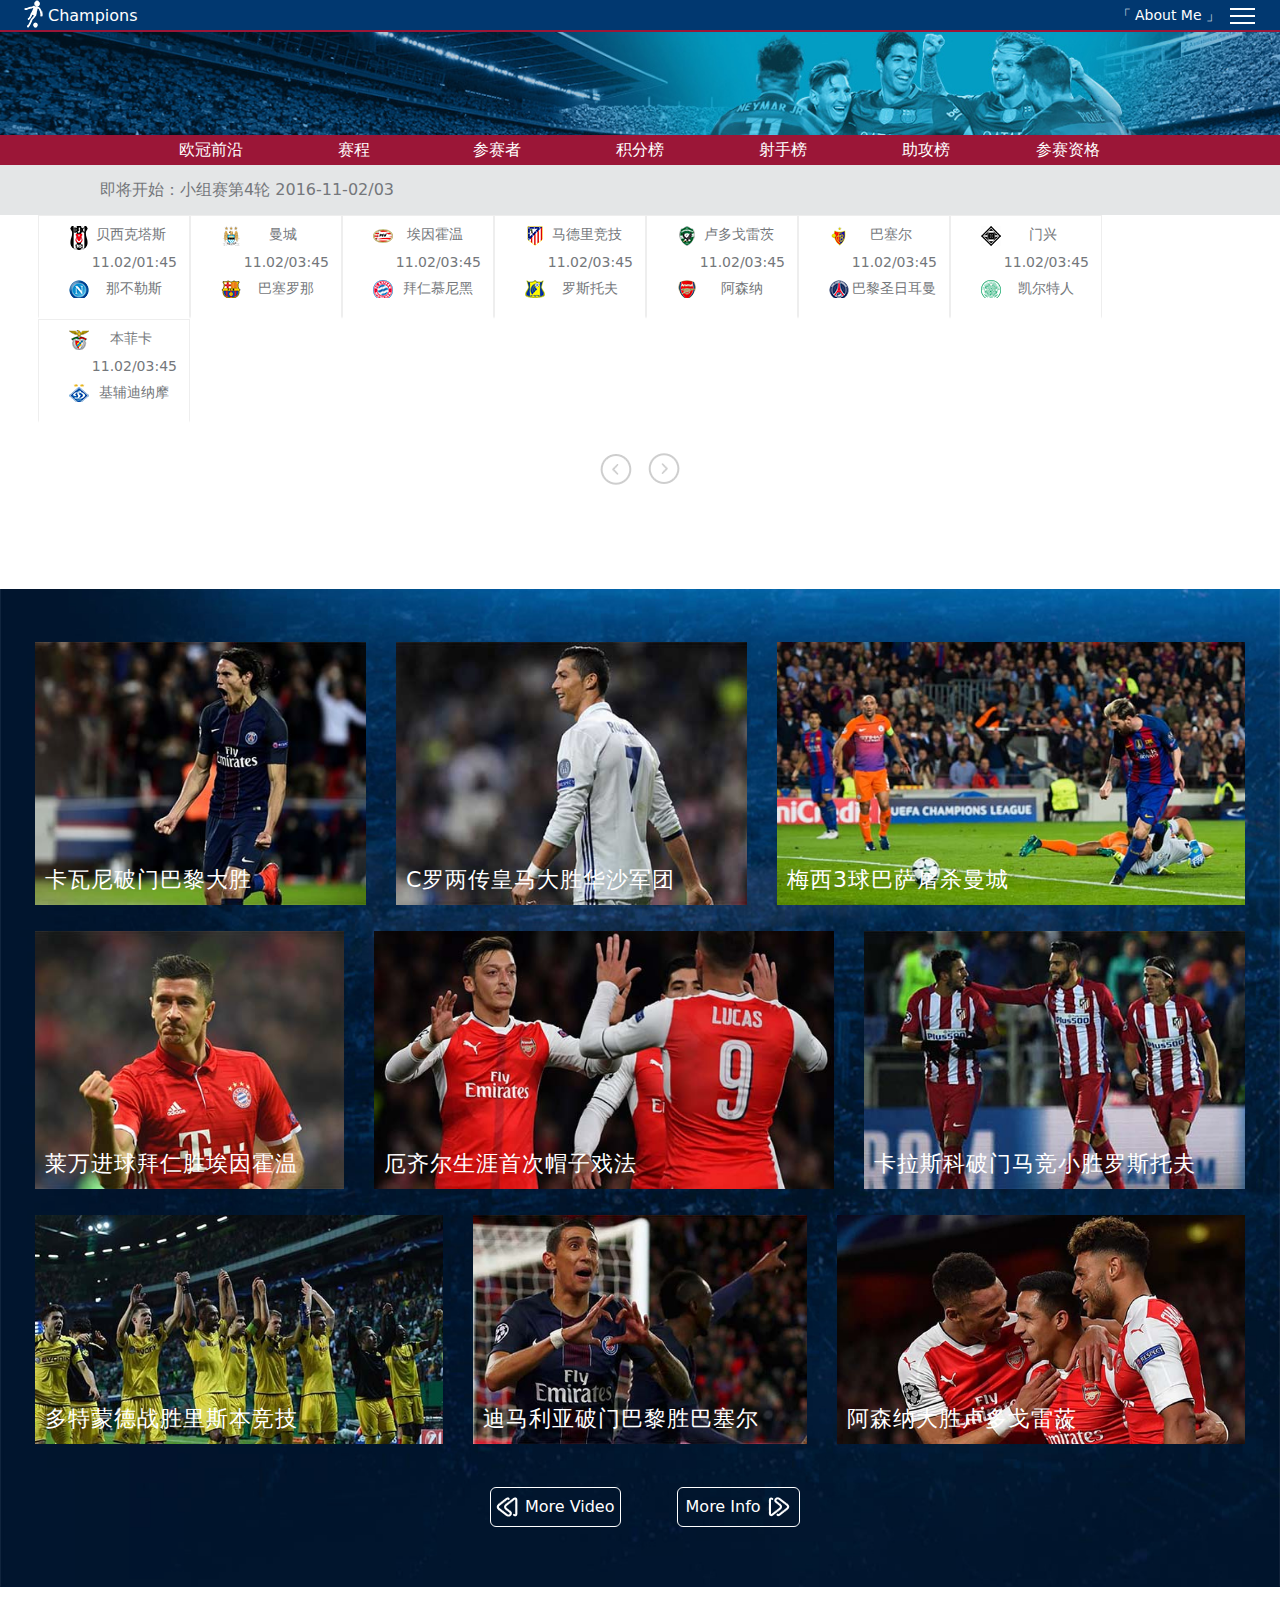
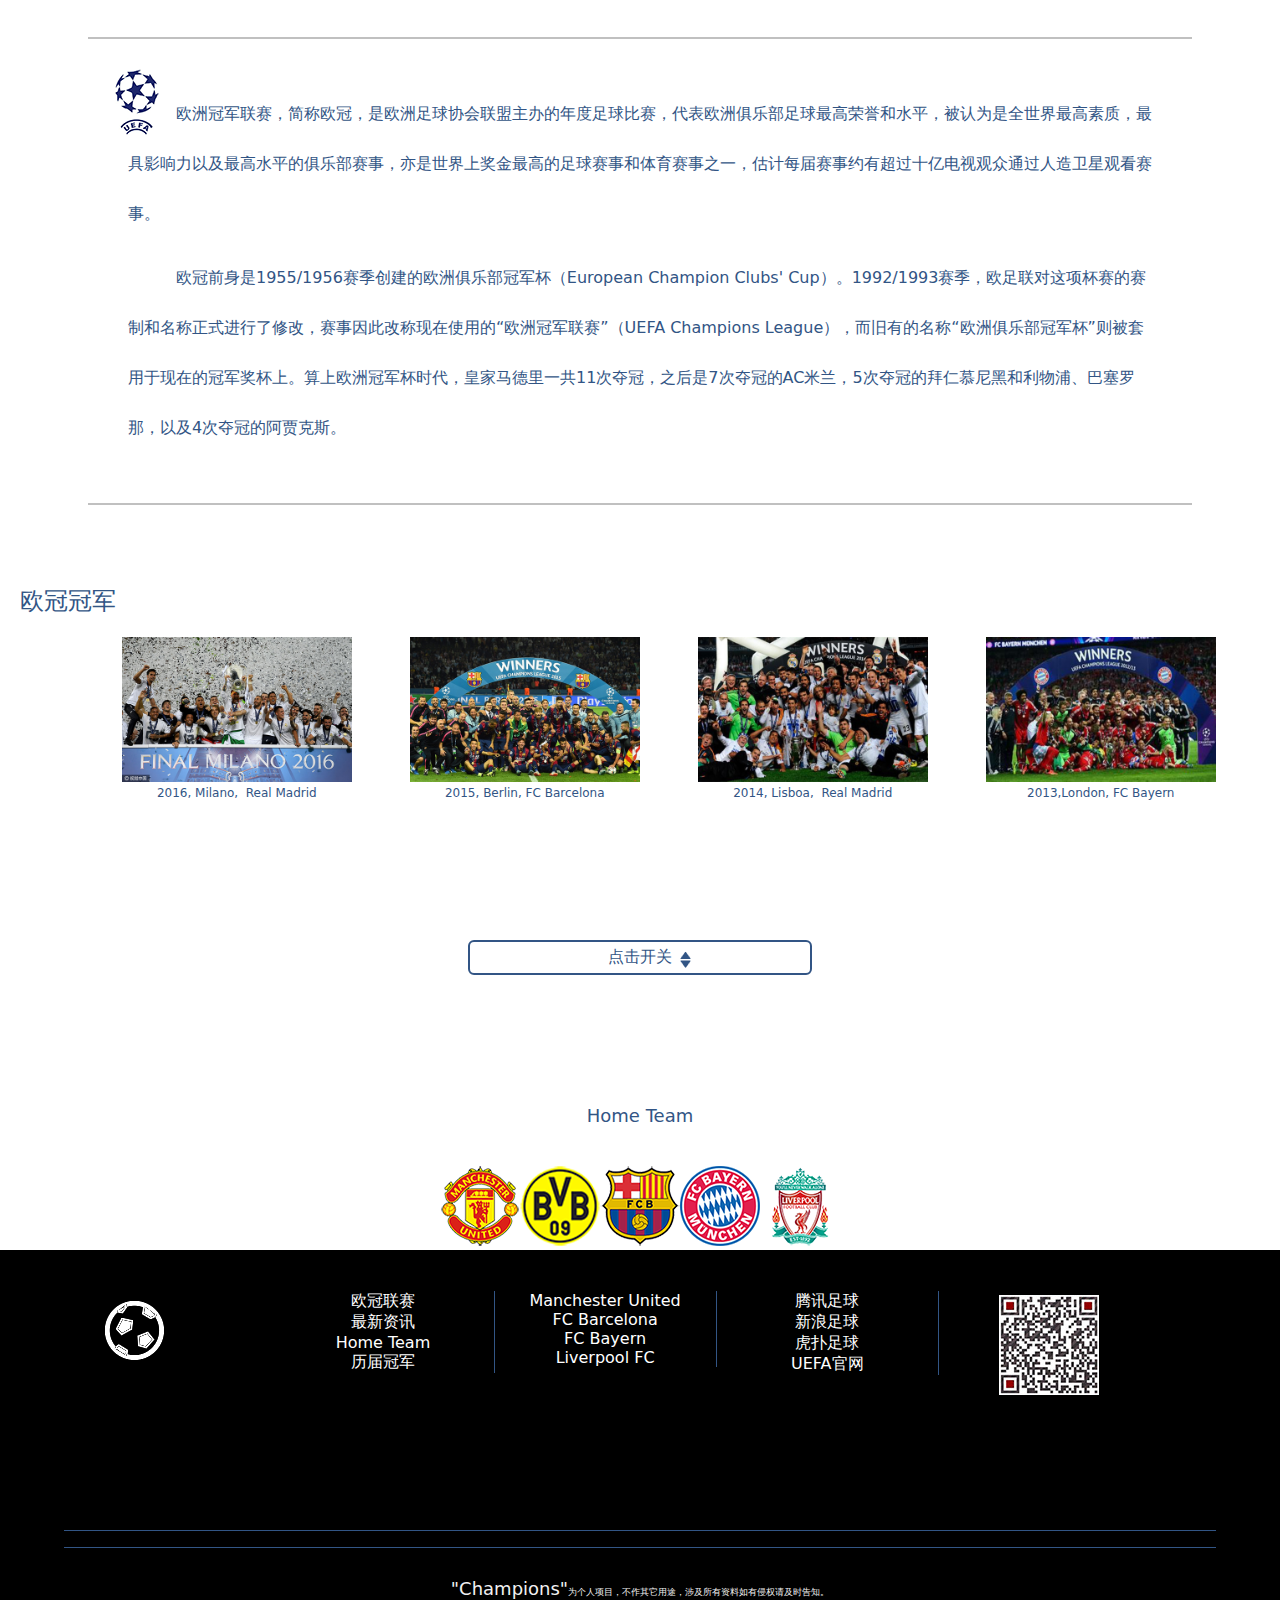
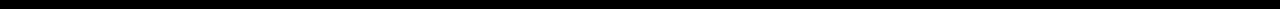
==== commit df404ae0: "Update homepage.html" ====
--- a/homepage.html
+++ b/homepage.html
@@ -252,9 +252,9 @@
     <script src="js/jquery.row-grid.js" type="text/javascript"></script>
     <script src="js/jquery.fatNav.js" type="text/javascript"></script>
 <script>
-        $(function(){
+    $(document).ready(function () {
         $(".container").rowGrid({itemSelector: ".item", minMargin: 24, maxMargin: 28, firstItemClass: "first-item" });
-    });
+    })
     $.fatNav();
     $(window).load(function(){
         $("#bar5").xq_navbar({
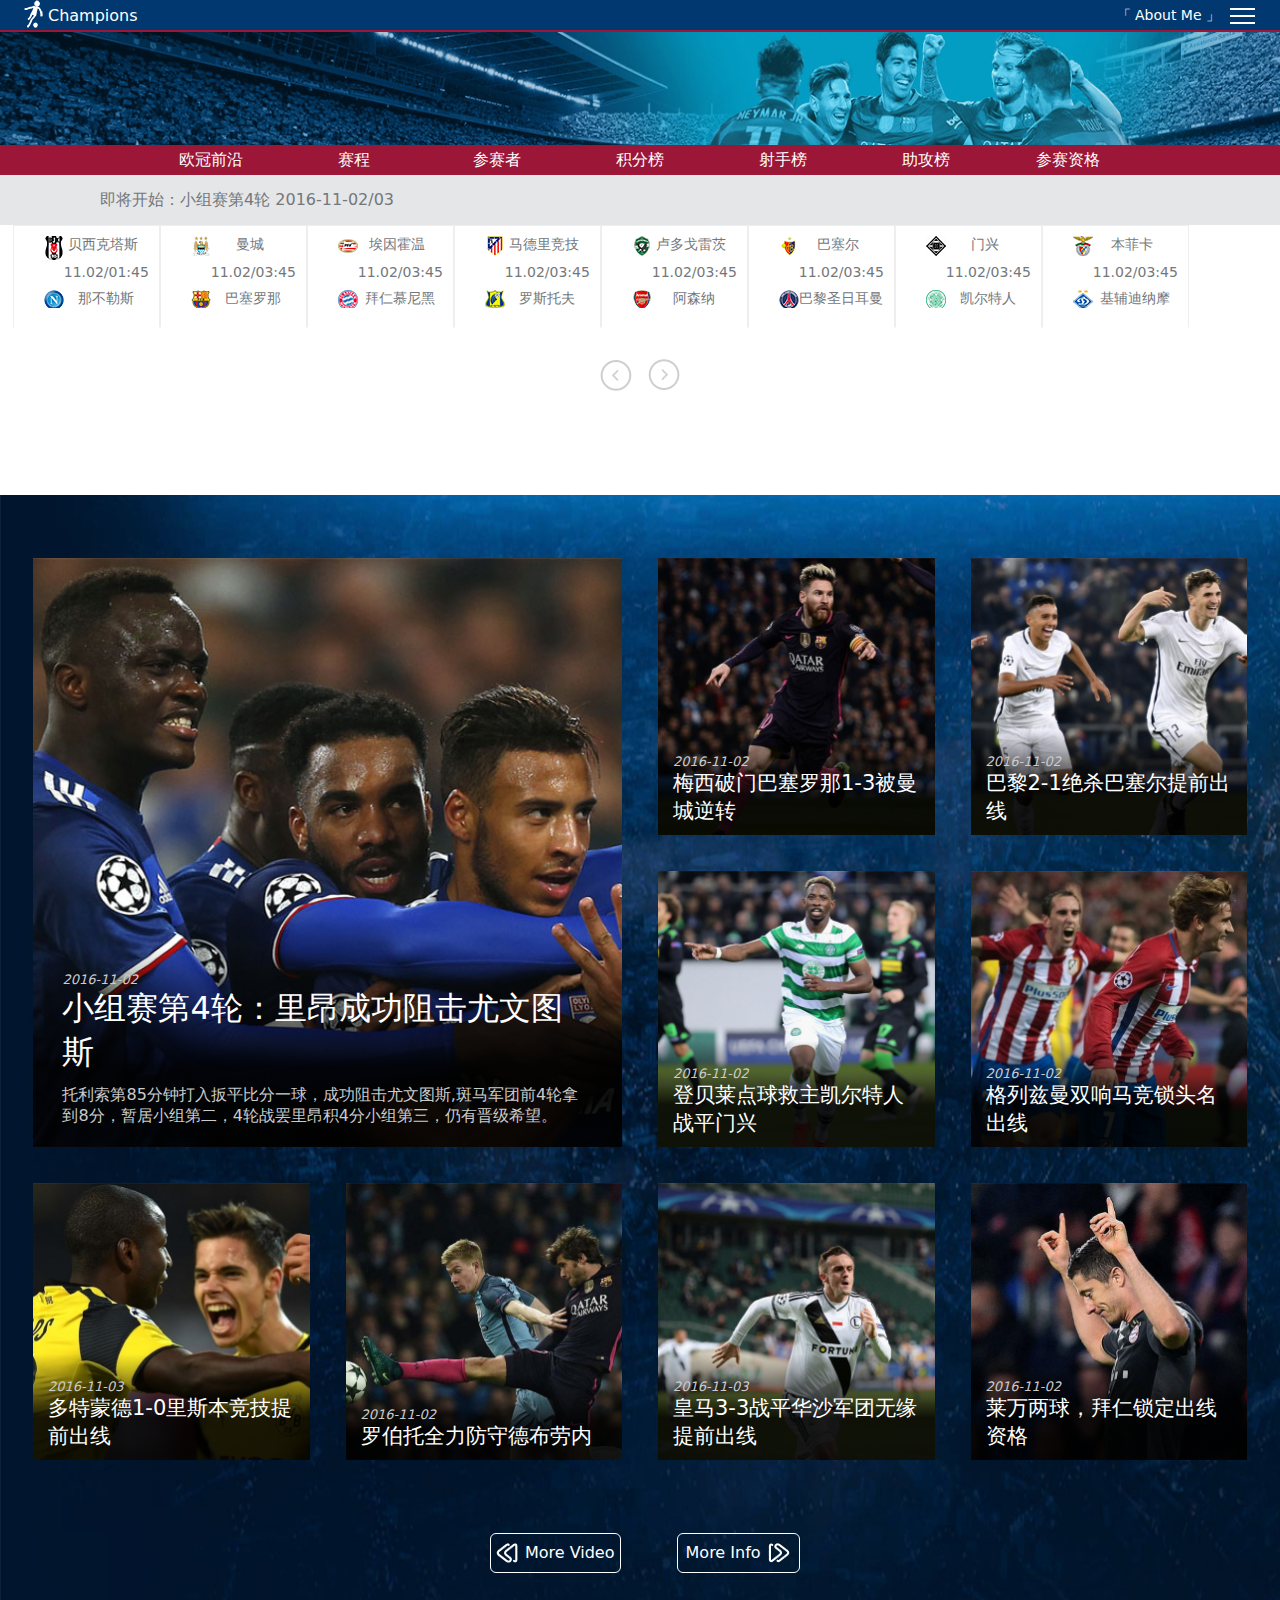
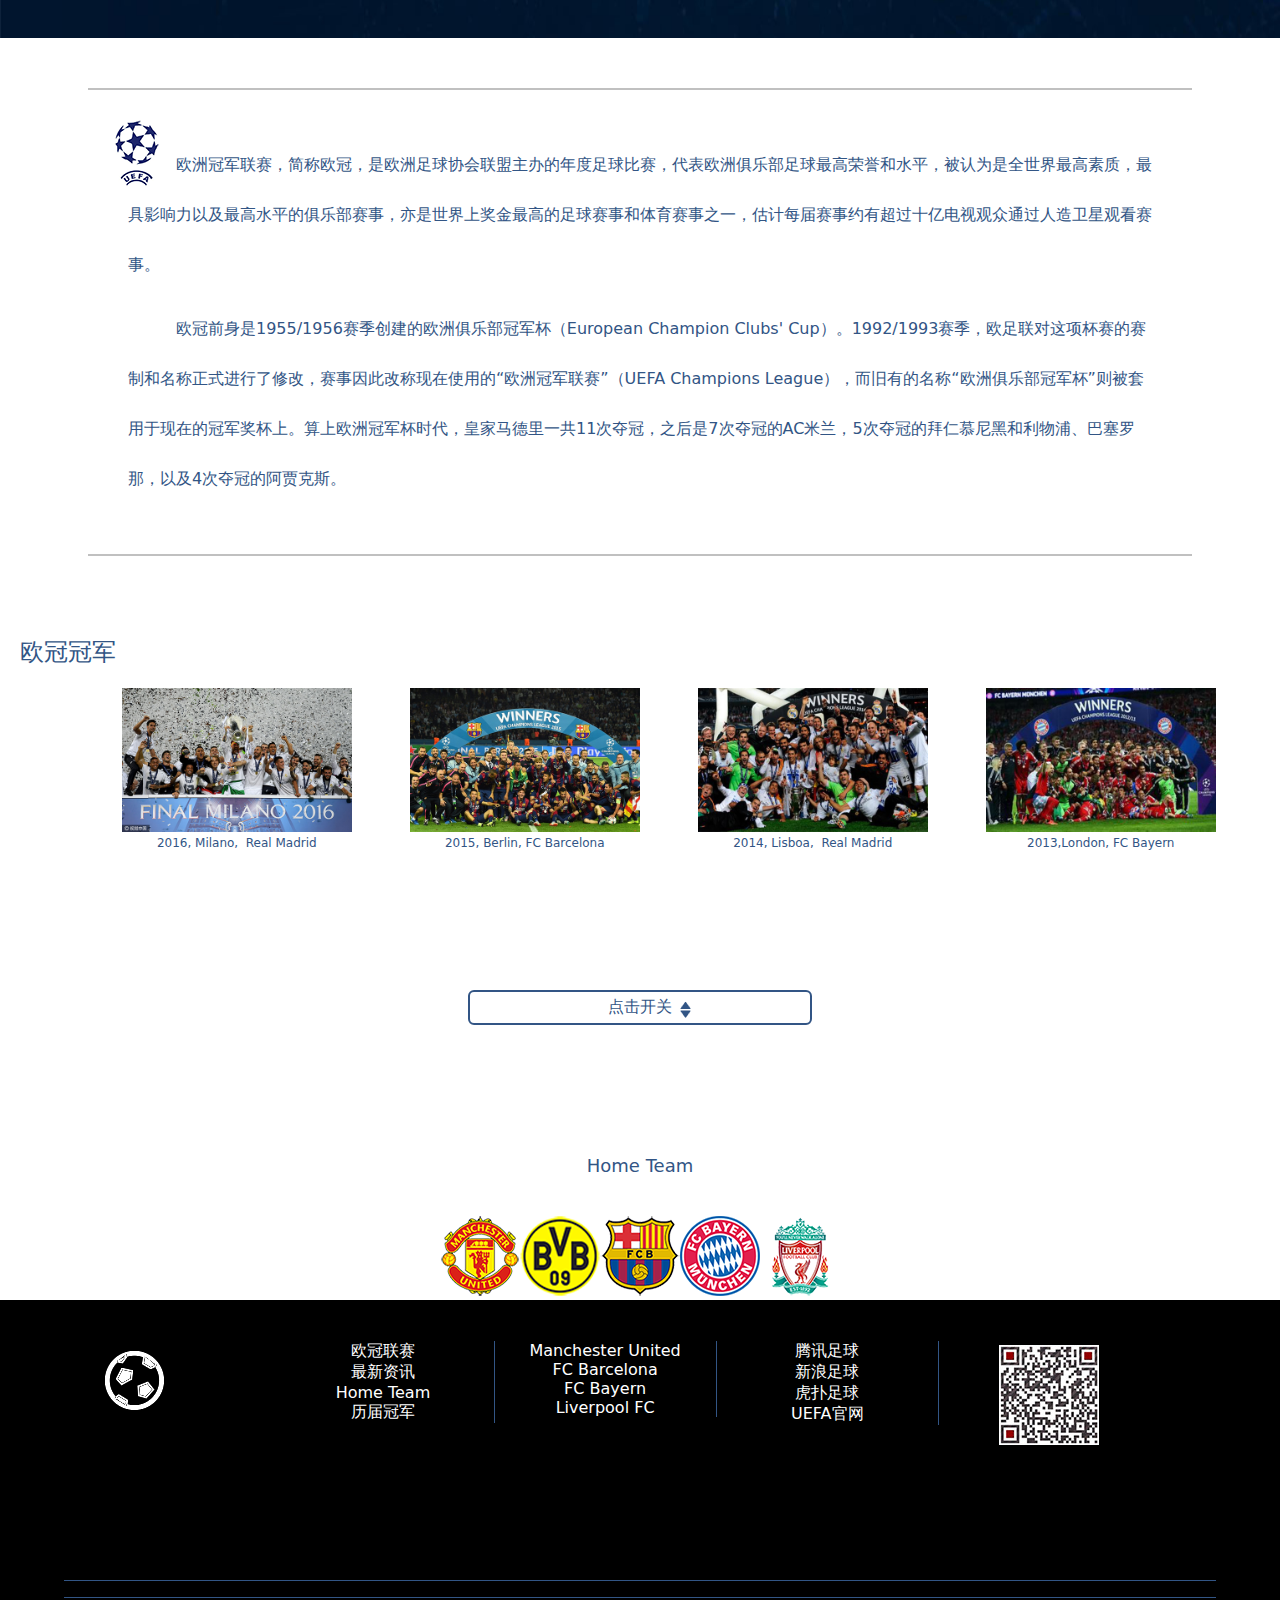
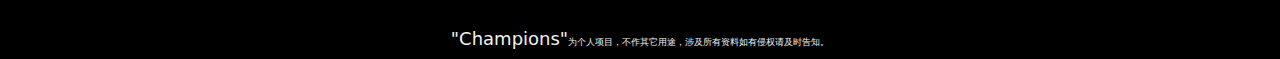
==== commit 1b6cceba: "图片展示区" ====
--- a/homepage.html
+++ b/homepage.html
@@ -1,4 +1,4 @@
-﻿<!DOCTYPE html>
+<!DOCTYPE html>
 <html lang="zh">
 <head>
     <meta charset="UTF-8">
@@ -24,7 +24,7 @@
                     <li><a href="#">School： 山东理工大学</a></li>
                     <li><a href="#">Tel： 18643599279</a></li>
                     <li><a href="#">E-mail： libolin1993@outlook.com</a></li>
-                    <li class="lastContant"><a href="#">「 Champions 」 为个人项目，不作其用途，部分资料来源「 欧洲足球冠军联赛 - 中文官网 」、「 Futbol Club Barcelona 」，涉及版权问题请及时与笔者联系，对您造成的不便表示歉意。更多功能，敬请期待...</a></li>
+                    <li class="lastContant"><a href="#">「 Champions 」 为个人项目，不作其它用途，部分资料来源「 欧洲足球冠军联赛 - 中文官网 」、「 Futbol Club Barcelona 」，涉及版权问题请及时与笔者联系，对您造成的不便表示歉意。更多功能，敬请期待...</a></li>
                 </ul>
             </div>
         </div>
@@ -139,41 +139,186 @@
     </div>
 </div>
 <div class="showPic" id="zxzx">
-    <div class="picContainer">
+    <table class="picContainer">
+        <tr>
+            <td colspan="2" rowspan="2">
+                <div class="avatar">
+                    <img src="images/showPic/pic1.jpg" />
+                    <div class="picTitle">
+                        <div class="titleBox bigPic">
+                            <div class="picTime">
+                                2016-11-02
+                            </div>
+                            <div class="bottomTitle bigPic_title">
+                                小组赛第4轮：里昂成功阻击尤文图斯
+                            </div>
+                            <div class="titleContant">
+                                托利索第85分钟打入扳平比分一球，成功阻击尤文图斯,斑马军团前4轮拿到8分，暂居小组第二，4轮战罢里昂积4分小组第三，仍有晋级希望。
+                            </div>
+                        </div>
+                    </div>
+                </div>
+            </td>
+            <td>
+                <div class="avatar">
+                    <img src="images/showPic/pic2.jpg" />
+                    <div class="picTitle">
+                        <div class="titleBox">
+                            <div class="picTime">
+                                2016-11-02
+                            </div>
+                            <div class="bottomTitle">
+                                梅西破门巴塞罗那1-3被曼城逆转
+                            </div>
+                        </div>
+                    </div>
+                </div>
+            </td>
+            <td>
+                <div class="avatar">
+                    <img src="images/showPic/pic3.jpg" />
+                    <div class="picTitle">
+                        <div class="titleBox">
+                            <div class="picTime">
+                                2016-11-02
+                            </div>
+                            <div class="bottomTitle">
+                                巴黎2-1绝杀巴塞尔提前出线
+                            </div>
+                        </div>
+                    </div>
+                </div>
+            </td>
+        </tr>
+        <tr>
+            <td>
+                <div class="avatar">
+                    <img src="images/showPic/pic4.jpg" />
+                    <div class="picTitle">
+                        <div class="titleBox">
+                            <div class="picTime">
+                                2016-11-02
+                            </div>
+                            <div class="bottomTitle">
+                                登贝莱点球救主凯尔特人战平门兴
+                            </div>
+                        </div>
+                    </div>
+                </div>
+            </td>
+            <td>
+                <div class="avatar">
+                    <img src="images/showPic/pic5.jpg" />
+                    <div class="picTitle">
+                        <div class="titleBox">
+                            <div class="picTime">
+                                2016-11-02
+                            </div>
+                            <div class="bottomTitle">
+                                格列兹曼双响马竞锁头名出线
+                            </div>
+                        </div>
+                    </div>
+                </div>
+            </td>
+        </tr>
+        <tr>
+            <td>
+                <div class="avatar">
+                    <img src="images/showPic/pic6.jpg" />
+                    <div class="picTitle">
+                        <div class="titleBox">
+                            <div class="picTime">
+                                2016-11-03
+                            </div>
+                            <div class="bottomTitle">
+                                多特蒙德1-0里斯本竞技提前出线
+                            </div>
+                        </div>
+                    </div>
+                </div>
+            </td>
+            <td>
+                <div class="avatar">
+                    <img src="images/showPic/pic7.jpg" />
+                    <div class="picTitle">
+                        <div class="titleBox">
+                            <div class="picTime">
+                                2016-11-02
+                            </div>
+                            <div class="bottomTitle">
+                                罗伯托全力防守德布劳内
+                            </div>
+                        </div>
+                    </div>
+                </div>
+            </td>
+            <td>
+                <div class="avatar">
+                    <img src="images/showPic/pic8.jpg" />
+                    <div class="picTitle">
+                        <div class="titleBox">
+                            <div class="picTime">
+                                2016-11-03
+                            </div>
+                            <div class="bottomTitle">
+                                皇马3-3战平华沙军团无缘提前出线
+                            </div>
+                        </div>
+                    </div>
+                </div>
+            </td>
+            <td>
+                <div class="avatar">
+                    <img src="images/showPic/pic9.jpg" />
+                    <div class="picTitle">
+                        <div class="titleBox">
+                            <div class="picTime">
+                                2016-11-02
+                            </div>
+                            <div class="bottomTitle">
+                                莱万两球，拜仁锁定出线资格
+                            </div>
+                        </div>
+                    </div>
+                </div>
+            </td>
+        </tr>
+    </table>
+    <!--  <div class="picContainer">
         <div class="container">
-            <div class="item avatar">
-                <img src="images/showPic/01.jpg" alt="卡瓦尼"/><h2>卡瓦尼破门巴黎大胜</h2>
-            </div>
-            <div class="item avatar">
-                <img src="images/showPic/02.jpg" alt="C罗两传"/><h2>C罗两传皇马大胜华沙军团</h2>
-            </div>
-            <div class="item avatar">
-                <img src="images/showPic/03.jpg" alt="梅西三球"/><h2>梅西3球巴萨屠杀曼城</h2>
-            </div>
-            <div class="item avatar">
-                <img src="images/showPic/04.jpg" alt="莱万进球"/><h2>莱万进球拜仁胜埃因霍温</h2>
-            </div>
-            <div class="item avatar">
-                <img src="images/showPic/05.jpg" alt="厄齐尔帽子戏法" /><h2>厄齐尔生涯首次帽子戏法</h2>
-            </div>
-            <div class="item avatar">
-                <img src="images/showPic/06.jpg"alt="卡拉斯科"/><h2>卡拉斯科破门马竞小胜罗斯托夫</h2>
-            </div>
-            <div class="item avatar">
-                <img src="images/showPic/07.jpg" alt="多特蒙德"/><h2>多特蒙德战胜里斯本竞技</h2>
-            </div>
-            <div class="item avatar">
-                <img src="images/showPic/08.jpg" alt="迪马利亚"/><h2>迪马利亚破门巴黎胜巴塞尔</h2>
-            </div>
-            <div class="item avatar">
-                <img src="images/showPic/09.jpg"alt="阿森纳"/><h2>阿森纳大胜卢多戈雷茨</h2>
-            </div>
-        </div>
+             <div class="item avatar">
+                 <img src="images/showPic/012.jpg" alt="梅西"/><h2>梅西3球巴萨屠杀曼城</h2>
+             </div>
+             <div class="item avatar">
+                 <img src="images/showPic/02.jpg" alt="C罗两传"/><h2>C罗两传皇马大胜华沙军团</h2>
+             </div>
+             <div class="item avatar">
+                 <img src="images/showPic/03.jpg" alt="穆勒"/><h2>穆勒破门激情庆祝</h2>
+             </div>
+             <div class="item avatar">
+                 <img src="images/showPic/04.jpg" alt="卢卡斯"/><h2>卢卡斯进球巴黎胜</h2>
+             </div>
+             <div class="item avatar">
+                 <img src="images/showPic/05.jpg" alt="迪马利亚" /><h2>迪马利亚闪击得分</h2>
+             </div>
+             <div class="item avatar">
+                 <img src="images/showPic/06.jpg"alt="桑切斯"/><h2>桑切斯破门阿森纳大胜卢戈雷茨</h2>
+             </div>
+             <div class="item avatar">
+                 <img src="images/showPic/07.jpg" alt="卡拉斯科"/><h2>卡拉斯科得分马竞小胜对手</h2>
+             </div>
+             <div class="item avatar">
+                 <img src="images/showPic/08.jpg" alt="莱万"/><h2>莱万进球拜仁胜埃因霍温</h2>
+             </div>
+             <div class="item avatar">
+                 <img src="images/showPic/09.jpg" alt="多特蒙德"/><h2>多特蒙德战胜里斯本竞技</h2>
+             </div>
+         </div>-->
         <div class="picBtn">
             <a class="morePic btnLeft" href="#showThis"  onclick="fun1()">More Video </a>
             <a class="morePic btnRight" href="#showThis"  onclick="fun1()">More Info </a>
         </div>
-    </div>
 </div>
 <div class="textArea">
     <div class="textLine" id="ogls">
@@ -185,10 +330,10 @@
     <div class="videoHead"> 欧冠冠军</div>
     <div class="videoArea" >
         <ul class="videoList">
-            <li><a href="###"><img  src="images/video1.jpg" alt="2106Champions" title="2016,Real Madrid"/><span>2016, Milano, &nbspReal Madrid</span></a></li>
+            <li ><a href="###"><img  src="images/video1.jpg" alt="2106Champions" title="2016,Real Madrid"/><span>2016, Milano, &nbspReal Madrid</span></a></li>
             <li id="moreHere"><a href="###"><img  src="images/video2.jpg" alt="2105Champions" title="2015,FC Barcelona"/><span>2015, Berlin, FC Barcelona</span></a></li>
             <li><a href="###"><img  src="images/video3.jpg" alt="2104Champions" title="2014,Real Madrid"/><span>2014, Lisboa, &nbspReal Madrid</span></a></li>
-            <li><a href="###"><img  src="images/video4.jpg" alt="2103Champions" title="2013,FC Bayern"/><span>2013,London, FC Bayern </span></a></li>
+            <li ><a href="###"><img  src="images/video4.jpg" alt="2103Champions" title="2013,FC Bayern"/><span>2013,London, FC Bayern </span></a></li>
             <div class="hiddenVideo">
                 <li><a href="###"><img  src="images/video5.jpg" alt="2102Champions" title="2012,Munich,Chelsea"/><span>2012, Munich,Chelsea</span></a></li>
                 <li><a href="###"><img  src="images/video6.jpg" alt="2101Champions" title="2011,FC Barcelona"/><span>2011,London,FC Barcelona</span></a></li>
@@ -245,12 +390,12 @@
     </div>
 </div>
     <script src="js/jquery-2.1.1.min.js" type="text/javascript"></script>
+    <script src="js/jquery.fatNav.js" type="text/javascript"></script>
     <script src="js/xq_navbar.js" type="text/javascript"></script>
     <script src="js/Wallop.min.js" type="text/javascript"></script>
-    <script src="js/zoomio.js" type="text/javascript"></script>
     <script src="js/jquery.focus-follow.js" type="text/javascript"></script>
     <script src="js/jquery.row-grid.js" type="text/javascript"></script>
-    <script src="js/jquery.fatNav.js" type="text/javascript"></script>
+
 <script>
     $(document).ready(function () {
         $(".container").rowGrid({itemSelector: ".item", minMargin: 24, maxMargin: 28, firstItemClass: "first-item" });
@@ -287,7 +432,6 @@
             }
         })
     });
-
     </script>
 <script type="text/javascript">
     $(document).ready(function() {
@@ -309,4 +453,4 @@
     }
 </script>
 </body>
-</html>
+</html>--- a/css/xq_navbar.css
+++ b/css/xq_navbar.css
@@ -40,7 +40,7 @@
     font-weight: lighter;
 }
 .headimg{
-    height: 105px;
+    height: 115px;
     background:url("../images/headimg.jpg") no-repeat center top;
     background-size: 100% 100%;
     overflow: hidden;
@@ -92,9 +92,16 @@
     margin: 0;
     text-align: center;
 }
+.Matchitem{
+    overflow: hidden;
+    zoom: 1;
+    width:98%;
+    margin-left: auto;
+    margin-right: auto;
+}
 .Matchitem li{
     float: left;
-    width: 150px;
+    width: 145px;
     height: 90px;
     border: 1px #eeeeee solid;
     border-bottom: medium solid white;
@@ -105,15 +112,8 @@
 @media screen and (min-width:1366px){
     .Matchitem li{width: 12%;}
 }
-.Matchitem{
-    overflow: hidden;
-    zoom: 1;
-    width:94%;
-    margin-left: auto;
-    margin-right: auto;
-}
 li:hover{
-    border-bottom: medium solid #9b1637;
+    background-color: ;
 }
 .Matchitem li .team1{
     padding: 10px 20px 20px 54px;
@@ -168,33 +168,35 @@
     padding-bottom: 20px;
     height: auto;
 }
+/*图片展示区*/
 .picContainer{
-    width: 95%;
-    margin: 20px auto;
-    margin-bottom: 10px;
-}
-/*图片展示区*/
-.container:before,
-.container:after { content: ""; display: table; }
-.container:after { clear: both;}
-.item { float: left; margin-bottom: 20px;position: relative;overflow: hidden;box-sizing:border-box;border:3px solid rgba(0,0,0,0);
-    transition:border 0.6s;
-    -moz-transition:border 0.6s; /* Firefox 4 */
-    -webkit-transition:border 0.6s; /* Safari and Chrome */
-    -o-transition:border 0.6s; /* Opera */ }
-.item:hover{border: 3px solid #55c4f4;}
-.item img { max-width: 100%; max-height: 100%;height:350px; vertical-align: bottom; z-index:1; }
-.first-item { clear: both;}
-.last-row, .last-row ~ .item { margin-bottom: 0;}
-.item h2{font-size:22px; width:100%; font-weight:500;  display:block; position:absolute; left:0; bottom:0;padding-left: 10px; height:40px; line-height:30px; text-align: left; letter-spacing: 1px; z-index:2; color:#fff;overflow:hidden; white-space: nowrap;text-overflow: ellipsis;}
-@media (min-width:620px) and (max-width:820px) {.item h2{font-size:16px;}}
-@media (min-width:100px) and (max-width:619px) {.item h2{font-size:12px;}}
-/*结束*/
-/*showPic图片特效*/
+    border-spacing:30px ;
+    width: 100%;
+    margin: 0 auto;
+}
+td{
+    width: 260px;
+    overflow: hidden;
+
+}
+/*图片特效*/
+.avatar{
+    border:3px solid rgba(0,0,0,0);
+    overflow: hidden;
+    position: relative;
+}
+.avatar:hover{
+    border: 3px solid #55c4f4;
+    transition:border 0.8s;
+    -moz-transition:border 0.8s; /* Firefox 4 */
+    -webkit-transition:border 0.8s; /* Safari and Chrome */
+    -o-transition:border 0.8s; /* Opera */
+}
 .avatar img {
     display: block;
-    border: 0;
+    overflow: hidden;
     width: 100%;
+    z-index: 1;
     transform: scale(1);
     transition: all 1s ease 0s;
     -webkit-transform: scale(1);
@@ -206,12 +208,55 @@
     -webkit-transform: scale(1.3);
     -webkit-transform: all 1s ease 0s;
 }
+div.picTitle{
+    position: absolute;
+    left:0;
+    bottom:0;
+    width: 100%;
+    z-index: 12;
+    margin-right: 4px;
+    background-image: linear-gradient(to bottom, rgba(0, 0, 0, 0), rgba(0, 0, 0, 0.9) 60%);
+   background-image: -webkit-linear-gradient( to bottom, rgba(0,0, 0, 0) , rgba(0,0, 0, 0.9) 60%);
+    background-image: -moz-linear-gradient( to bottom, rgba(0,0, 0, 0) , rgba(0,0, 0, 0.9) 60%);
+    background-image: -o-linear-gradient( to bottom, rgba(0,0, 0, 0) , rgba(0,0, 0, 0.9) 60%);
+
+    overflow: hidden;
+}
+.bigPic{
+    padding-bottom: 15px;
+}
+.titleContant{
+    color:#cbcbcb ;
+}
+.titleBox{
+    width: 90%;
+    margin: 0 auto;
+    padding: 25px 15px 0 15px;
+}
+.picTime{
+    font-size: 13px;
+    font-style: italic;
+    font-weight: lighter;
+    color: #cbcbcb;
+}
+.bottomTitle{
+    color: #fff;
+    font-size: 21px;
+    font-weight: lighter;
+    padding-bottom: 10px;
+}
+.bigPic{
+    padding-bottom: 20px;
+}
+.bigPic_title{
+    font-size: 32px;
+}
 /*结束*/
 .picBtn{
     overflow: hidden;
     zoom: 1;
     width: 100%;
-    height: 40px;
+    height: 45px;
     margin:40px auto;
     text-align: center;
 }
@@ -306,7 +351,7 @@
     width: 20%;
     float: left;
     margin-bottom: 50px;
-    margin-left:5%;
+    margin-left: 5%;
 }
 .videoArea li span{
     display: inline-block;
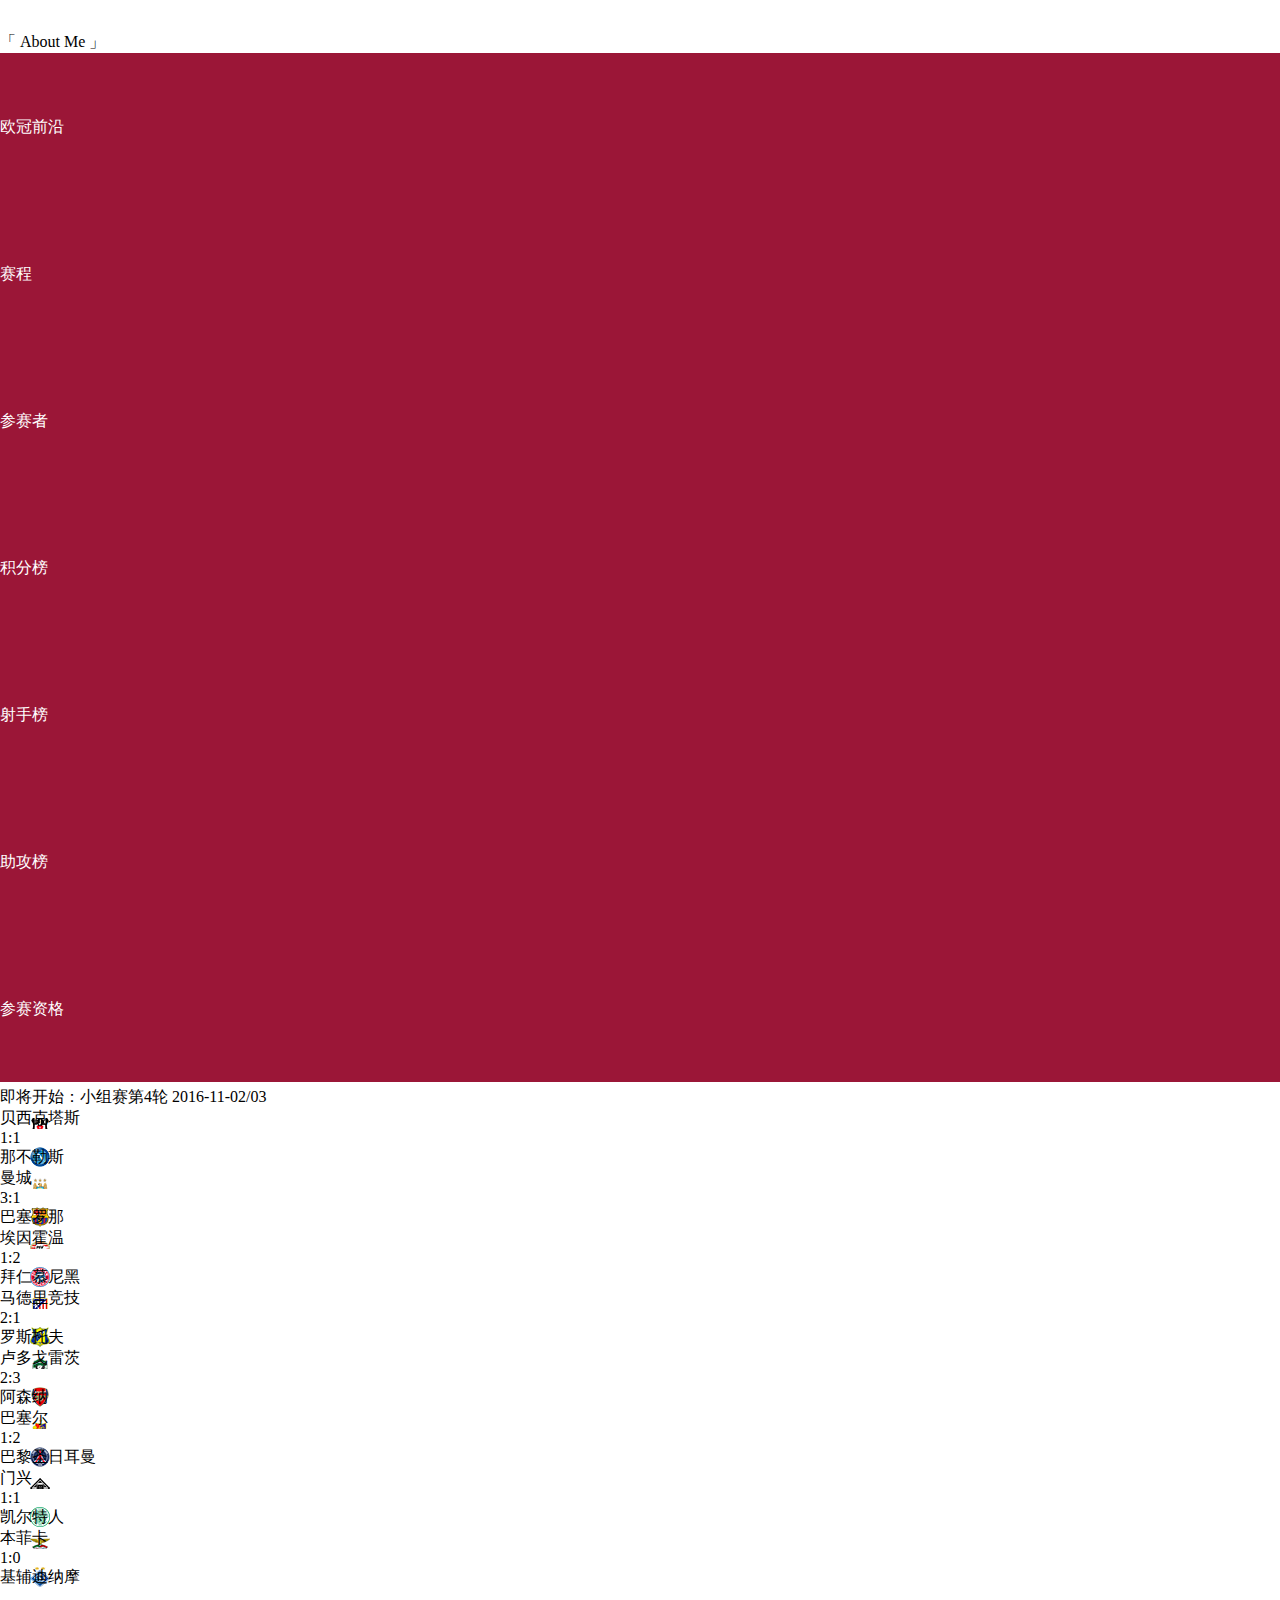
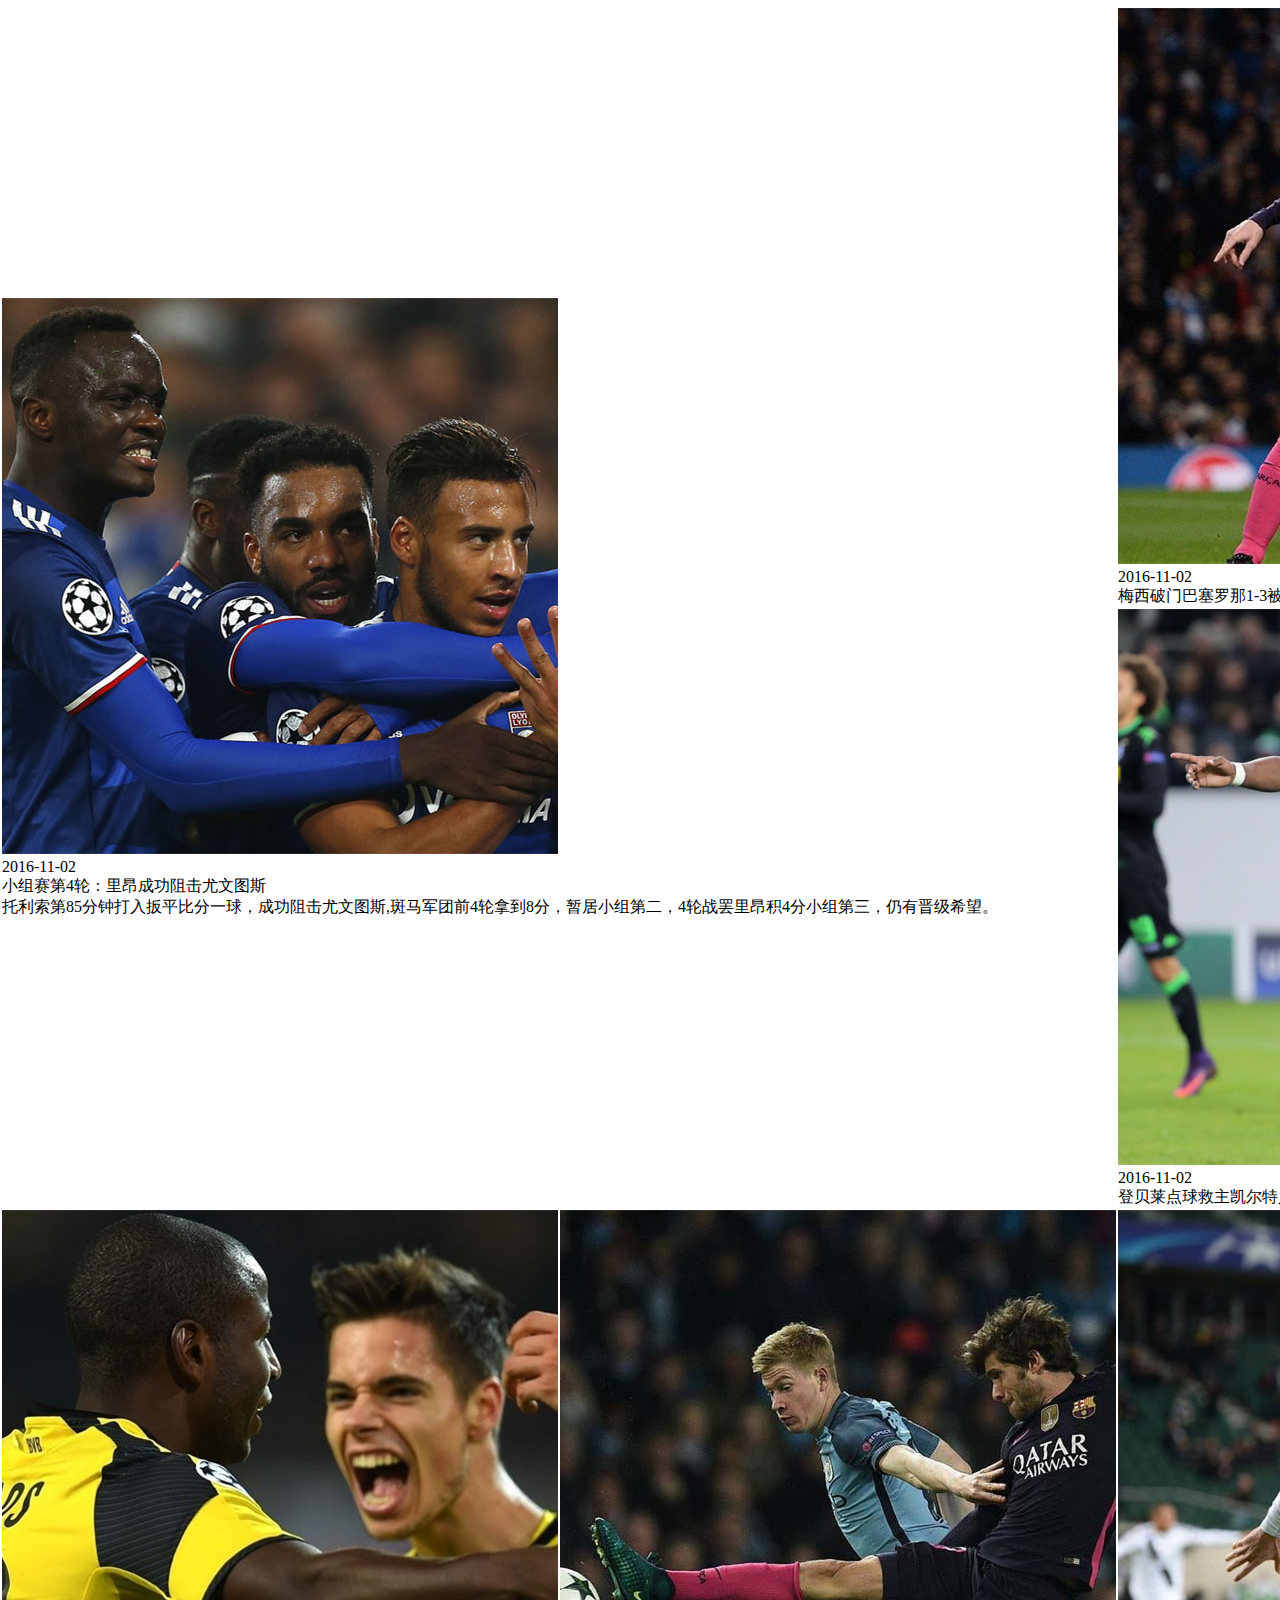
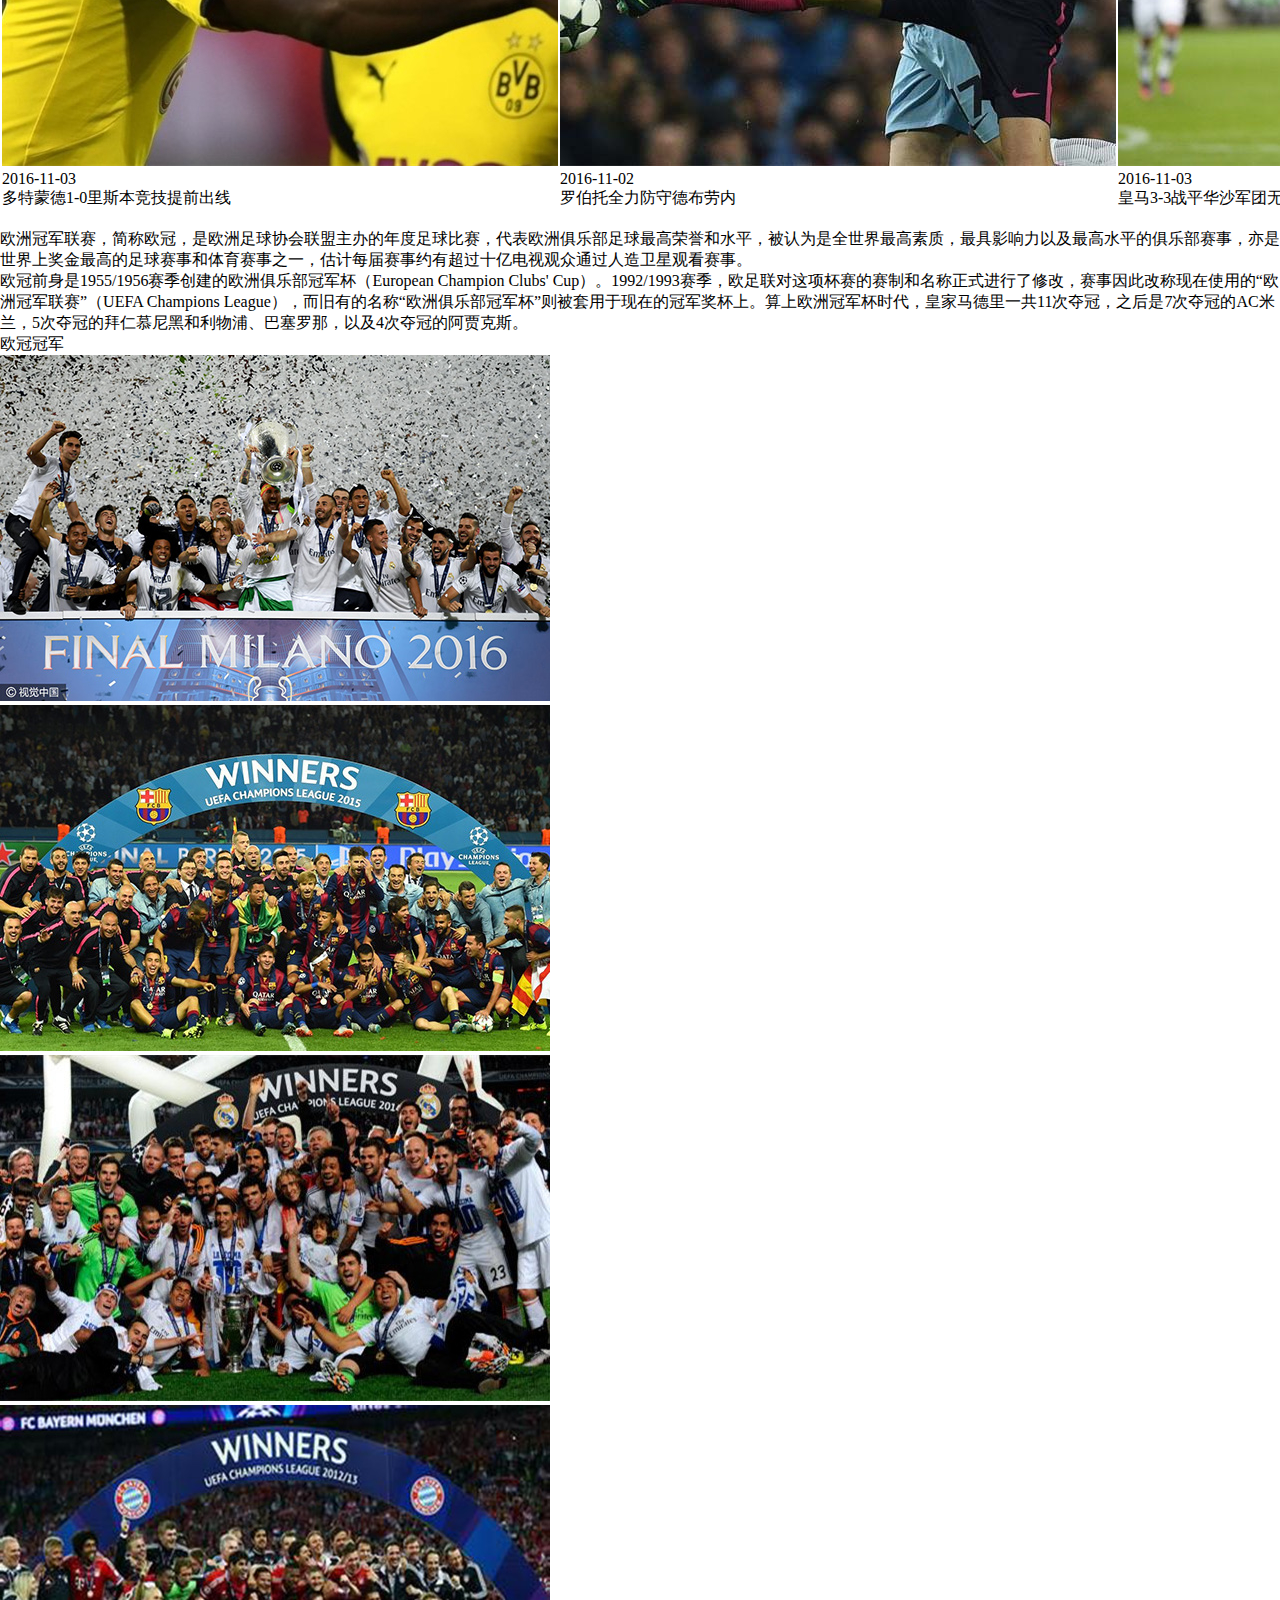
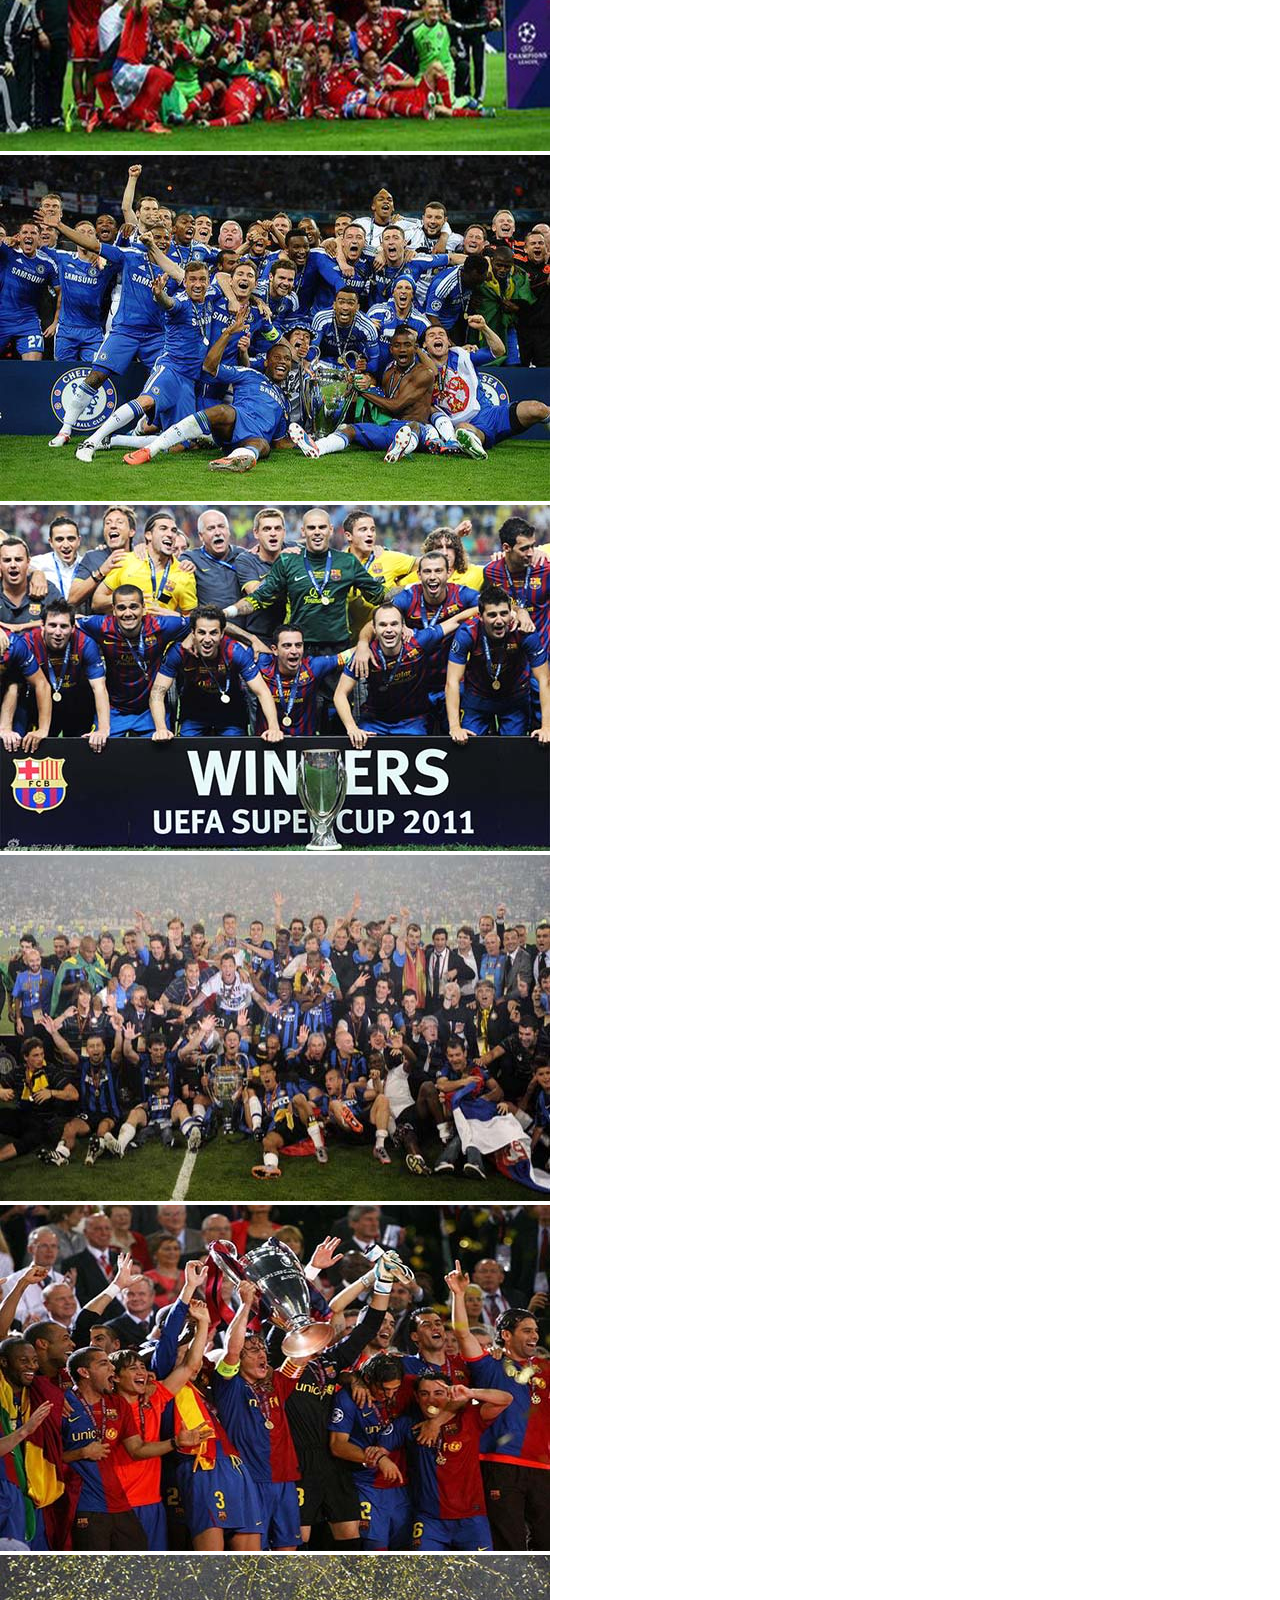
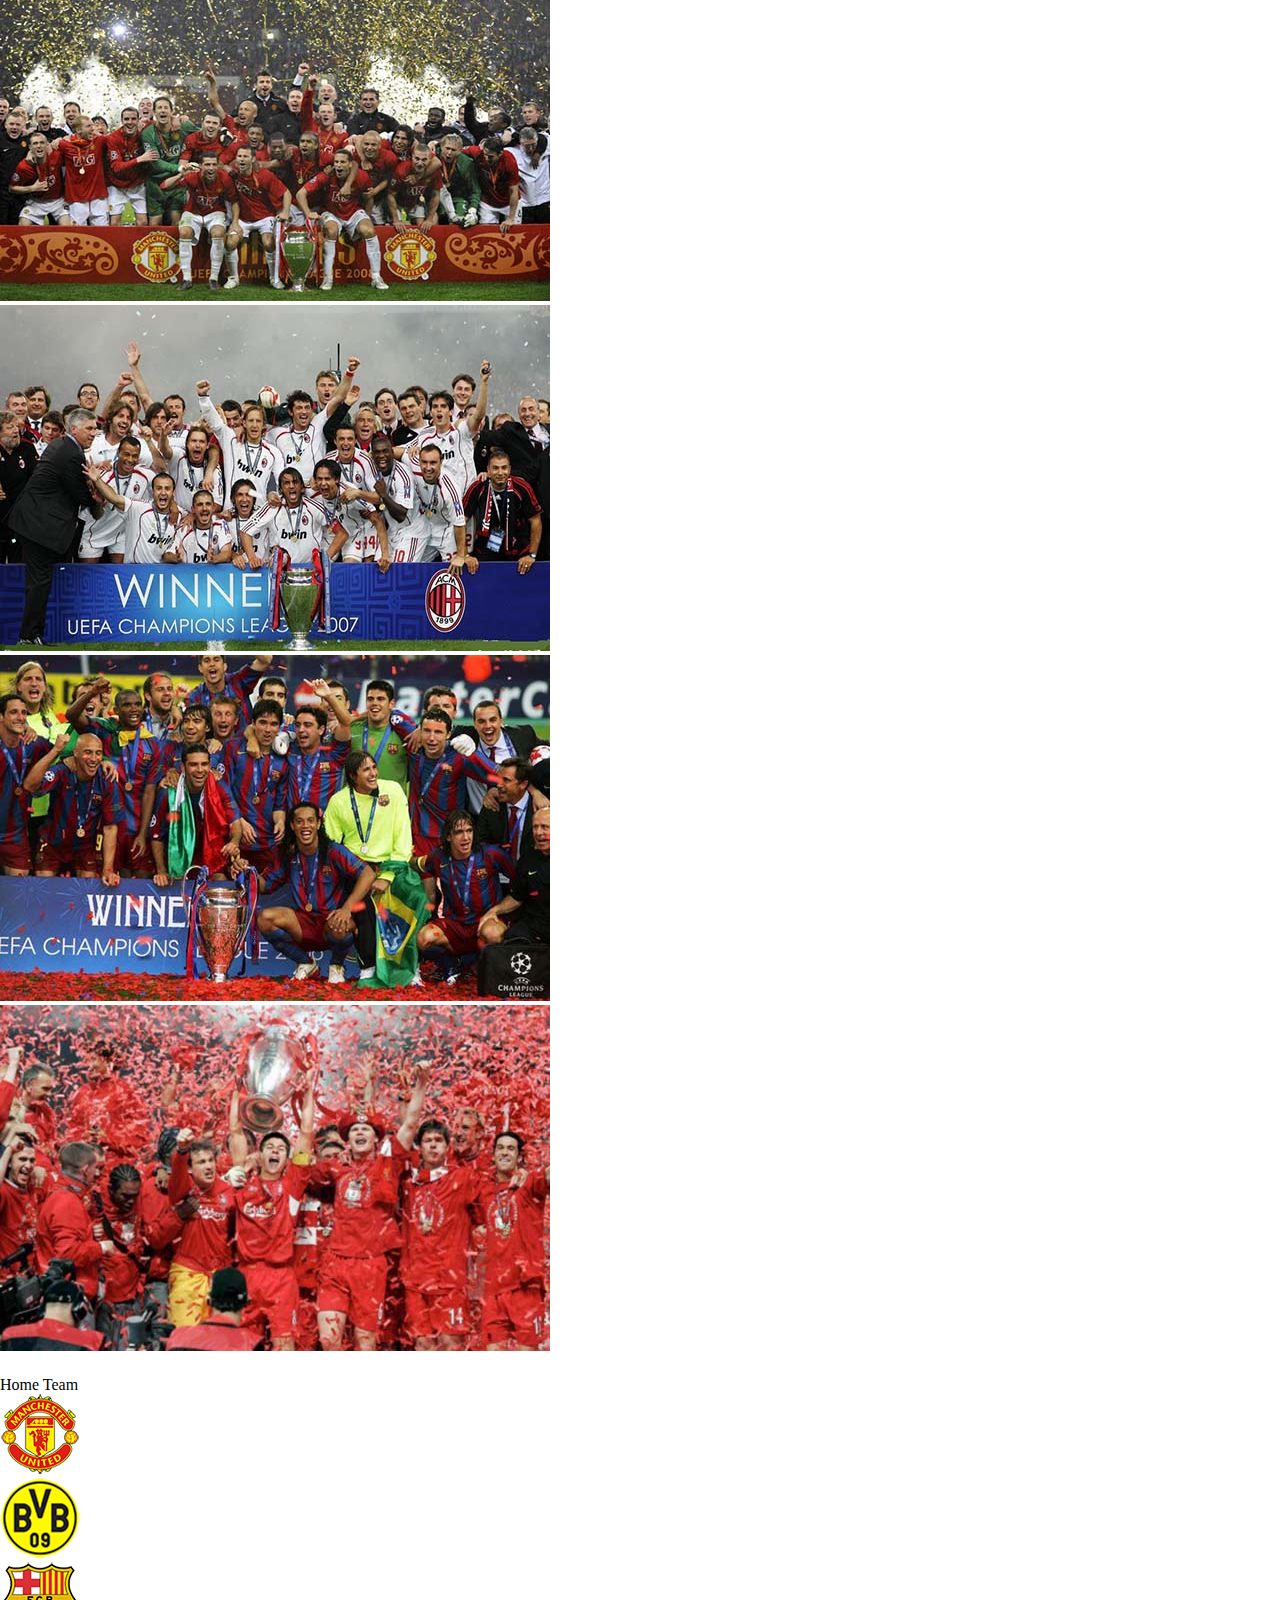
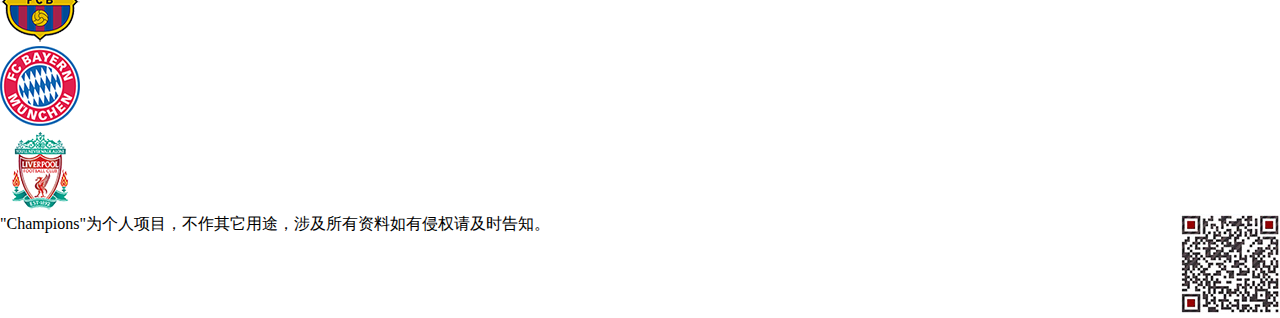
==== commit 11b1673d: "Add files via upload" ====
--- a/homepage.html
+++ b/homepage.html
@@ -1,456 +1,456 @@
-<!DOCTYPE html>
-<html lang="zh">
-<head>
-    <meta charset="UTF-8">
-    <title>Champions</title>
-    <link rel="stylesheet" type="text/css" href="css/common.css" />
-    <link rel="stylesheet" type="text/css" href="css/xq_navbar.css"/>
-    <link rel="stylesheet" type="text/css" href="css/xq.css"/>
-    <link rel="stylesheet" type="text/css" href="css/wallop.css"/>
-    <link rel="stylesheet" type="text/css" href="css/zoomio.css" />
-    <link rel="stylesheet" type="text/css" href="css/jquery.fatNav.css" />
-</head>
-<body>
-<div class="headbar">
-    <div class="headlogo leftArea">
-    <img src="images/icon/headicon.png" alt="Champions" /><a href="#">Champions</a>
-    </div>
-    <div class="rightArea">
-        <span class="aboutMe">「 About Me 」</span>
-        <div class="fat-nav">
-            <div class="fat-nav__wrapper">
-                <ul>
-                    <li><a href="#">Programmer： 李博林</a></li>
-                    <li><a href="#">School： 山东理工大学</a></li>
-                    <li><a href="#">Tel： 18643599279</a></li>
-                    <li><a href="#">E-mail： libolin1993@outlook.com</a></li>
-                    <li class="lastContant"><a href="#">「 Champions 」 为个人项目，不作其它用途，部分资料来源「 欧洲足球冠军联赛 - 中文官网 」、「 Futbol Club Barcelona 」，涉及版权问题请及时与笔者联系，对您造成的不便表示歉意。更多功能，敬请期待...</a></li>
-                </ul>
-            </div>
-        </div>
-        <!--<a href="#" onclick="fun2()">「关于本页」</a><a href="#wechatQRcode" onclick="fun1()">「关于作者」</a>-->
-    </div>
-</div>
-<div class="headimg">
-</div>
-<div class="xq_bag" id="bar5">
-    <ul class="xq_navbar">
-        <li class="xq_navli"><a href="#">欧冠前沿</a></li>
-        <li class="xq_navli"><a href="#">赛程</a></li>
-        <li class="xq_navli"><a href="#">参赛者</a></li>
-        <li class="xq_navli"><a href="#">积分榜</a></li>
-        <li class="xq_navli"><a href="#">射手榜</a></li>
-        <li class="xq_navli"><a href="#">助攻榜</a></li>
-        <li class="xq_navli"><a href="#">参赛资格</a></li>
-    </ul>
-</div>
-<div class="topBar">
-    即将开始：小组赛第4轮 2016-11-02/03
-</div>
-<div class="topMatch">
-    <div class="Wallop">
-        <div class="Wallop-list">
-            <div class="Wallop-item">
-                <ul class="Matchitem">
-                    <li><div class="team1 bxkts">贝西克塔斯</div>
-                        <div class="matchTime">11.02/01:45</div>
-                        <div class="team2 Napoli">那不勒斯</div>
-                    </li>
-                    <li>
-                        <div class="team1 Manchester">曼城</div>
-                        <div class="matchTime">11.02/03:45</div>
-                        <div class="team2 Barcelona">巴塞罗那</div>
-                    </li>
-                    <li>
-                        <div class="team1 Eindhoven">埃因霍温</div>
-                        <div class="matchTime">11.02/03:45</div>
-                        <div class="team2 BAYERN">拜仁慕尼黑</div>
-                    </li>
-                    <li><div class="team1 AtleticoMadrid">马德里竞技</div>
-                        <div class="matchTime">11.02/03:45</div>
-                        <div class="team2 LSTF">罗斯托夫</div>
-                    </li>
-                    <li><div class="team1 PFC">卢多戈雷茨</div>
-                        <div class="matchTime">11.02/03:45</div>
-                        <div class="team2 Arsenal">阿森纳</div>
-                    </li>
-                    <li><div class="team1 BCE">巴塞尔</div>
-                        <div class="matchTime">11.02/03:45</div>
-                        <div class="team2 Paris">巴黎圣日耳曼</div>
-                    </li>
-                    <li>
-                        <div class="team1 Monchengladbach">门兴</div>
-                        <div class="matchTime">11.02/03:45</div>
-                        <div class="team2 Celtic">凯尔特人</div>
-                    </li>
-                    <li>
-                        <div class="team1 Benfica">本菲卡</div>
-                        <div class="matchTime">11.02/03:45</div>
-                        <div class="team2 FCDinamo">基辅迪纳摩</div>
-                    </li>
-                </ul>
-            </div>
-            <div class="Wallop-item">
-                <ul class="Matchitem">
-                <li>
-                    <div class="team1 Sevilla">塞维利亚</div>
-                    <div class="matchTime">11.03/03:45</div>
-                    <div class="team2 SGLB">萨格布迪纳摩</div>
-                </li>
-                <li>
-                    <div class="team1 Juventus">尤文图斯</div>
-                    <div class="matchTime">11.03/03:45</div>
-                    <div class="team2 Lyonnais">里昂</div>
-                </li>
-                <li>
-                    <div class="team1 Dortmund">多特蒙德</div>
-                    <div class="matchTime">11.03/03:45</div>
-                    <div class="team2 Portugal">里斯本竞技</div>
-                </li>
-                <li><div class="team1 Tottenham">热刺</div>
-                    <div class="matchTime">11.03/03:45</div>
-                    <div class="team2 Leverkusen">勒沃库森</div>
-                </li>
-                <li><div class="team1 Porto">波尔图</div>
-                    <div class="matchTime">11.03/03:45</div>
-                    <div class="team2 Brugge">布鲁日</div>
-                </li>
-                <li><div class="team1 Monaco">摩纳哥</div>
-                    <div class="matchTime">11.03/03:45</div>
-                    <div class="team2 Moscow">中央陆军</div>
-                </li>
-                <li><div class="team1 Warszawa">华沙莱吉亚</div>
-                    <div class="matchTime">11.03/03:45</div>
-                    <div class="team2 RealMadrid">皇家马德里</div>
-                </li>
-                <li><div class="team1 Copenhagen">哥本哈根</div>
-                    <div class="matchTime">11.03/03:45</div>
-                    <div class="team2 LeicesterCity">莱斯特城</div>
-                </li>
-            </ul>
-            </div>
-        </div>
-        <div class="btnArea">
-             <div class="matchBtn">
-                <button class="Wallop-buttonPrevious"></button>
-                 <button class="Wallop-buttonNext"></button>
-             </div>
-        </div>
-    </div>
-</div>
-<div class="showPic" id="zxzx">
-    <table class="picContainer">
-        <tr>
-            <td colspan="2" rowspan="2">
-                <div class="avatar">
-                    <img src="images/showPic/pic1.jpg" />
-                    <div class="picTitle">
-                        <div class="titleBox bigPic">
-                            <div class="picTime">
-                                2016-11-02
-                            </div>
-                            <div class="bottomTitle bigPic_title">
-                                小组赛第4轮：里昂成功阻击尤文图斯
-                            </div>
-                            <div class="titleContant">
-                                托利索第85分钟打入扳平比分一球，成功阻击尤文图斯,斑马军团前4轮拿到8分，暂居小组第二，4轮战罢里昂积4分小组第三，仍有晋级希望。
-                            </div>
-                        </div>
-                    </div>
-                </div>
-            </td>
-            <td>
-                <div class="avatar">
-                    <img src="images/showPic/pic2.jpg" />
-                    <div class="picTitle">
-                        <div class="titleBox">
-                            <div class="picTime">
-                                2016-11-02
-                            </div>
-                            <div class="bottomTitle">
-                                梅西破门巴塞罗那1-3被曼城逆转
-                            </div>
-                        </div>
-                    </div>
-                </div>
-            </td>
-            <td>
-                <div class="avatar">
-                    <img src="images/showPic/pic3.jpg" />
-                    <div class="picTitle">
-                        <div class="titleBox">
-                            <div class="picTime">
-                                2016-11-02
-                            </div>
-                            <div class="bottomTitle">
-                                巴黎2-1绝杀巴塞尔提前出线
-                            </div>
-                        </div>
-                    </div>
-                </div>
-            </td>
-        </tr>
-        <tr>
-            <td>
-                <div class="avatar">
-                    <img src="images/showPic/pic4.jpg" />
-                    <div class="picTitle">
-                        <div class="titleBox">
-                            <div class="picTime">
-                                2016-11-02
-                            </div>
-                            <div class="bottomTitle">
-                                登贝莱点球救主凯尔特人战平门兴
-                            </div>
-                        </div>
-                    </div>
-                </div>
-            </td>
-            <td>
-                <div class="avatar">
-                    <img src="images/showPic/pic5.jpg" />
-                    <div class="picTitle">
-                        <div class="titleBox">
-                            <div class="picTime">
-                                2016-11-02
-                            </div>
-                            <div class="bottomTitle">
-                                格列兹曼双响马竞锁头名出线
-                            </div>
-                        </div>
-                    </div>
-                </div>
-            </td>
-        </tr>
-        <tr>
-            <td>
-                <div class="avatar">
-                    <img src="images/showPic/pic6.jpg" />
-                    <div class="picTitle">
-                        <div class="titleBox">
-                            <div class="picTime">
-                                2016-11-03
-                            </div>
-                            <div class="bottomTitle">
-                                多特蒙德1-0里斯本竞技提前出线
-                            </div>
-                        </div>
-                    </div>
-                </div>
-            </td>
-            <td>
-                <div class="avatar">
-                    <img src="images/showPic/pic7.jpg" />
-                    <div class="picTitle">
-                        <div class="titleBox">
-                            <div class="picTime">
-                                2016-11-02
-                            </div>
-                            <div class="bottomTitle">
-                                罗伯托全力防守德布劳内
-                            </div>
-                        </div>
-                    </div>
-                </div>
-            </td>
-            <td>
-                <div class="avatar">
-                    <img src="images/showPic/pic8.jpg" />
-                    <div class="picTitle">
-                        <div class="titleBox">
-                            <div class="picTime">
-                                2016-11-03
-                            </div>
-                            <div class="bottomTitle">
-                                皇马3-3战平华沙军团无缘提前出线
-                            </div>
-                        </div>
-                    </div>
-                </div>
-            </td>
-            <td>
-                <div class="avatar">
-                    <img src="images/showPic/pic9.jpg" />
-                    <div class="picTitle">
-                        <div class="titleBox">
-                            <div class="picTime">
-                                2016-11-02
-                            </div>
-                            <div class="bottomTitle">
-                                莱万两球，拜仁锁定出线资格
-                            </div>
-                        </div>
-                    </div>
-                </div>
-            </td>
-        </tr>
-    </table>
-    <!--  <div class="picContainer">
-        <div class="container">
-             <div class="item avatar">
-                 <img src="images/showPic/012.jpg" alt="梅西"/><h2>梅西3球巴萨屠杀曼城</h2>
-             </div>
-             <div class="item avatar">
-                 <img src="images/showPic/02.jpg" alt="C罗两传"/><h2>C罗两传皇马大胜华沙军团</h2>
-             </div>
-             <div class="item avatar">
-                 <img src="images/showPic/03.jpg" alt="穆勒"/><h2>穆勒破门激情庆祝</h2>
-             </div>
-             <div class="item avatar">
-                 <img src="images/showPic/04.jpg" alt="卢卡斯"/><h2>卢卡斯进球巴黎胜</h2>
-             </div>
-             <div class="item avatar">
-                 <img src="images/showPic/05.jpg" alt="迪马利亚" /><h2>迪马利亚闪击得分</h2>
-             </div>
-             <div class="item avatar">
-                 <img src="images/showPic/06.jpg"alt="桑切斯"/><h2>桑切斯破门阿森纳大胜卢戈雷茨</h2>
-             </div>
-             <div class="item avatar">
-                 <img src="images/showPic/07.jpg" alt="卡拉斯科"/><h2>卡拉斯科得分马竞小胜对手</h2>
-             </div>
-             <div class="item avatar">
-                 <img src="images/showPic/08.jpg" alt="莱万"/><h2>莱万进球拜仁胜埃因霍温</h2>
-             </div>
-             <div class="item avatar">
-                 <img src="images/showPic/09.jpg" alt="多特蒙德"/><h2>多特蒙德战胜里斯本竞技</h2>
-             </div>
-         </div>-->
-        <div class="picBtn">
-            <a class="morePic btnLeft" href="#showThis"  onclick="fun1()">More Video </a>
-            <a class="morePic btnRight" href="#showThis"  onclick="fun1()">More Info </a>
-        </div>
-</div>
-<div class="textArea">
-    <div class="textLine" id="ogls">
-    <p>欧洲冠军联赛，简称欧冠，是欧洲足球协会联盟主办的年度足球比赛，代表欧洲俱乐部足球最高荣誉和水平，被认为是全世界最高素质，最具影响力以及最高水平的俱乐部赛事，亦是世界上奖金最高的足球赛事和体育赛事之一，估计每届赛事约有超过十亿电视观众通过人造卫星观看赛事。</p>
-    <p>欧冠前身是1955/1956赛季创建的欧洲俱乐部冠军杯（European Champion Clubs' Cup）。1992/1993赛季，欧足联对这项杯赛的赛制和名称正式进行了修改，赛事因此改称现在使用的“欧洲冠军联赛”（UEFA Champions League），而旧有的名称“欧洲俱乐部冠军杯”则被套用于现在的冠军奖杯上。算上欧洲冠军杯时代，皇家马德里一共11次夺冠，之后是7次夺冠的AC米兰，5次夺冠的拜仁慕尼黑和利物浦、巴塞罗那，以及4次夺冠的阿贾克斯。</p>
-    </div>
-</div>
-<div class="matchVideo" id="champions">
-    <div class="videoHead"> 欧冠冠军</div>
-    <div class="videoArea" >
-        <ul class="videoList">
-            <li ><a href="###"><img  src="images/video1.jpg" alt="2106Champions" title="2016,Real Madrid"/><span>2016, Milano, &nbspReal Madrid</span></a></li>
-            <li id="moreHere"><a href="###"><img  src="images/video2.jpg" alt="2105Champions" title="2015,FC Barcelona"/><span>2015, Berlin, FC Barcelona</span></a></li>
-            <li><a href="###"><img  src="images/video3.jpg" alt="2104Champions" title="2014,Real Madrid"/><span>2014, Lisboa, &nbspReal Madrid</span></a></li>
-            <li ><a href="###"><img  src="images/video4.jpg" alt="2103Champions" title="2013,FC Bayern"/><span>2013,London, FC Bayern </span></a></li>
-            <div class="hiddenVideo">
-                <li><a href="###"><img  src="images/video5.jpg" alt="2102Champions" title="2012,Munich,Chelsea"/><span>2012, Munich,Chelsea</span></a></li>
-                <li><a href="###"><img  src="images/video6.jpg" alt="2101Champions" title="2011,FC Barcelona"/><span>2011,London,FC Barcelona</span></a></li>
-                <li><a href="###"><img  src="images/video7.jpg" alt="2100Champions" title="2010,Inter Milano"/><span>2010, Madrid,Inter Milano</span></a></li>
-                <li><a href="###"><img  src="images/video8.jpg" alt="2009Champions" title="2009,FC Barcelona "/><span> 2009, &nbsp&nbspRome,FC Barcelona </span></a></li>
-                <li><a href="###"><img  src="images/video9.jpg" alt="2008Champions" title="2008,Manchester United"/><span>2008, Moscow,Manchester United</span></a></li>
-                <li><a href="###"><img  src="images/video10.jpg" alt="2007Champions" title="2007,Associazione Calcio Milan"/><span>2007, Athens,Associazione Calcio Milan</span></a></li>
-                <li><a href="###"><img  src="images/video11.jpg" alt="2006Champions" title="2006,FC Barcelona"/><span>2006, &nbspParis,FC Barcelona</span></a></li>
-                <li><a href="###"><img  src="images/video12.jpg" alt="2005Champions" title="2005,Istanbul,Liverpool"/><span>2005,Istanbul,Liverpool</span></a></li>
-            </div>
-        </ul>
-        <a href="#moreHere" class="moreVideo" >点击开关 </a>
-    </div>
-</div>
-<div class="myTeam" id="homeTeam">
-    Home Team
-    <ul>
-        <li class="myteam1"><a href="http://www.manunited.com.cn/"><img src="images/icon/ManchesterUnited.png" alt="ManchesterUnited" title="ManchesterUnited"/></a></li>
-        <li class="myteam2"><a href="http://www.bvb.de/"><img src="images/icon/BorussiaDortmund.png"alt="BorussiaDortmund" /></a></li>
-        <li class="myteam3"><a href="http://sports.qq.com/isocce/barcelonafc/"><img src="images/icon/FCBarcelona.png" alt="FCBarcelona"/></a></li>
-        <li class="myteam4"><a href="http://www.fcbayern.cn/"><img src="images/icon/FCBAYERN.png" alt="FCBAYERN"/></a></li>
-        <li class="myteam5"><a href="http://cn.liverpoolfc.com/"><img src="images/icon/LiverpoolFC.png" alt="LiverpoolFC"/></a></li>
-    </ul>
-</div>
-<div class="footer" id="wechatQRcode">
-    <div class="footerContainer">
-        <div class="footballIcon fl"></div>
-        <div class="footerTop fr">
-            <div class="footerContent fl rightLine">
-                <a href="#ogls">欧冠联赛</a><br />
-                <a href="#zxzx">最新资讯</a><br />
-                <a href="#homeTeam">Home Team</a><br />
-                <a href="#champions">历届冠军</a><br />
-            </div>
-            <div class="footerContent fl rightLine">
-                <a href="http://www.manunited.com.cn/">Manchester United</a><br />
-                <a href="http://sports.qq.com/isocce/barcelonafc/">FC Barcelona</a><br />
-                <a href="http://www.fcbayern.cn/">FC Bayern</a><br />
-                <a href="http://cn.liverpoolfc.com/">Liverpool FC</a><br />
-            </div>
-            <div class="footerContent fl rightLine">
-                <a href="http://sports.qq.com/ucl/">腾讯足球</a><br />
-                <a href="http://sports.sina.com.cn/g/championsleague/">新浪足球</a><br />
-                <a href="https://soccer.hupu.com/">虎扑足球</a><br />
-                <a href="http://www.uefa.com/">UEFA官网</a><br />
-            </div>
-            <div class="footerContent fl"><img src="images/QRcode.jpg" alt="myQRcode" /></div>
-        </div>
-    </div>
-    <div class="footerBottom">
-        <div class="bottomText">
-            <span class="bottomText1">"Champions"</span><span class="bottomText2">为个人项目，不作其它用途，涉及所有资料如有侵权请及时告知。</span>
-        </div>
-    </div>
-</div>
-    <script src="js/jquery-2.1.1.min.js" type="text/javascript"></script>
-    <script src="js/jquery.fatNav.js" type="text/javascript"></script>
-    <script src="js/xq_navbar.js" type="text/javascript"></script>
-    <script src="js/Wallop.min.js" type="text/javascript"></script>
-    <script src="js/jquery.focus-follow.js" type="text/javascript"></script>
-    <script src="js/jquery.row-grid.js" type="text/javascript"></script>
-
-<script>
-    $(document).ready(function () {
-        $(".container").rowGrid({itemSelector: ".item", minMargin: 24, maxMargin: 28, firstItemClass: "first-item" });
-    })
-    $.fatNav();
-    $(window).load(function(){
-        $("#bar5").xq_navbar({
-            "type": "underline",
-            "liwidth": "avg",
-            "bgcolor": "#9b1637",
-            "hcolor": "white"
-        });
-    });
-    $(function() {
-        $(".videoList img").focusFollow({
-            wrapper: '#wrapper',
-            color: '#325585',
-            opacity: 0.8,
-            margin_horizontal: 8,
-            margin_vertical: 8,
-            speed: 600,
-            timeout: 500
-        });
-    });
-    var wallopEl = document.querySelector('.Wallop');
-    var slider = new Wallop(wallopEl);
-    $(function() {
-        $(".moreVideo").bind("click", function () {
-            var $content = $(".hiddenVideo");
-            if ($content.is(":visible")) {
-                $content.hide(1000);
-            } else {
-                $content.show(1000);
-            }
-        })
-    });
-    </script>
-<script type="text/javascript">
-    $(document).ready(function() {
-        var topmenu = $(".headbar");
-        var topmenu_top = topmenu.offset().top;
-        reset_topmenu_top(topmenu, topmenu_top);
-        $(window).scroll(function() {
-            reset_topmenu_top(topmenu, topmenu_top);
-        });
-    });
-    function reset_topmenu_top(topmenu, topmenu_top) {
-        var document_scroll_top = $(document).scrollTop();
-        if (document_scroll_top > topmenu_top) {
-            topmenu.css('top', document_scroll_top);
-        }
-        if (document_scroll_top <= topmenu_top) {
-            topmenu.css('top', topmenu_top);
-        }
-    }
-</script>
-</body>
+<!DOCTYPE html>
+<html lang="zh">
+<head>
+    <meta charset="UTF-8">
+    <title>Champions</title>
+    <link rel="stylesheet" type="text/css" href="css/common.css" />
+    <link rel="stylesheet" type="text/css" href="css/main.css"/>
+    <link rel="stylesheet" type="text/css" href="css/xq.css"/>
+    <link rel="stylesheet" type="text/css" href="css/wallop.css"/>
+    <link rel="stylesheet" type="text/css" href="css/zoomio.css" />
+    <link rel="stylesheet" type="text/css" href="css/jquery.fatNav.css" />
+</head>
+<body>
+<div class="headbar">
+    <div class="headlogo leftArea">
+    <img src="images/icon/headicon.png" alt="Champions" /><a href="#">Champions</a>
+    </div>
+    <div class="rightArea">
+        <span class="aboutMe">「 About Me 」</span>
+        <div class="fat-nav">
+            <div class="fat-nav__wrapper">
+                <ul>
+                    <li><a href="#">Programmer： 李博林</a></li>
+                    <li><a href="#">School： 山东理工大学</a></li>
+                    <li><a href="#">Tel： 18643599279</a></li>
+                    <li><a href="#">E-mail： libolin1993@outlook.com</a></li>
+                    <li class="lastContant"><a href="#">「 Champions 」 为个人项目，不作其它用途，部分资料来源「 欧洲足球冠军联赛 - 中文官网 」、「 Futbol Club Barcelona 」，涉及版权问题请及时与笔者联系，对您造成的不便表示歉意。更多功能，敬请期待...</a></li>
+                </ul>
+            </div>
+        </div>
+        <!--<a href="#" onclick="fun2()">「关于本页」</a><a href="#wechatQRcode" onclick="fun1()">「关于作者」</a>-->
+    </div>
+</div>
+<div class="headimg">
+</div>
+<div class="xq_bag" id="bar5">
+    <ul class="xq_navbar">
+        <li class="xq_navli"><a href="#">欧冠前沿</a></li>
+        <li class="xq_navli"><a href="#">赛程</a></li>
+        <li class="xq_navli"><a href="#">参赛者</a></li>
+        <li class="xq_navli"><a href="#">积分榜</a></li>
+        <li class="xq_navli"><a href="#">射手榜</a></li>
+        <li class="xq_navli"><a href="#">助攻榜</a></li>
+        <li class="xq_navli"><a href="#">参赛资格</a></li>
+    </ul>
+</div>
+<div class="topBar">
+    即将开始：小组赛第4轮 2016-11-02/03
+</div>
+<div class="topMatch">
+    <div class="Wallop">
+        <div class="Wallop-list">
+            <div class="Wallop-item">
+                <ul class="Matchitem">
+                    <li><div class="team1 bxkts">贝西克塔斯</div>
+                        <div class="matchTime">1:1</div>
+                        <div class="team2 Napoli">那不勒斯</div>
+                    </li>
+                    <li>
+                        <div class="team1 Manchester">曼城</div>
+                        <div class="matchTime">3:1</div>
+                        <div class="team2 Barcelona">巴塞罗那</div>
+                    </li>
+                    <li>
+                        <div class="team1 Eindhoven">埃因霍温</div>
+                        <div class="matchTime">1:2</div>
+                        <div class="team2 BAYERN">拜仁慕尼黑</div>
+                    </li>
+                    <li><div class="team1 AtleticoMadrid">马德里竞技</div>
+                        <div class="matchTime">2:1</div>
+                        <div class="team2 LSTF">罗斯托夫</div>
+                    </li>
+                    <li><div class="team1 PFC">卢多戈雷茨</div>
+                        <div class="matchTime">2:3</div>
+                        <div class="team2 Arsenal">阿森纳</div>
+                    </li>
+                    <li><div class="team1 BCE">巴塞尔</div>
+                        <div class="matchTime">1:2</div>
+                        <div class="team2 Paris">巴黎圣日耳曼</div>
+                    </li>
+                    <li>
+                        <div class="team1 Monchengladbach">门兴</div>
+                        <div class="matchTime">1:1</div>
+                        <div class="team2 Celtic">凯尔特人</div>
+                    </li>
+                    <li>
+                        <div class="team1 Benfica">本菲卡</div>
+                        <div class="matchTime">1:0</div>
+                        <div class="team2 FCDinamo">基辅迪纳摩</div>
+                    </li>
+                </ul>
+            </div>
+            <div class="Wallop-item">
+                <ul class="Matchitem">
+                <li>
+                    <div class="team1 Sevilla">塞维利亚</div>
+                    <div class="matchTime">4:0</div>
+                    <div class="team2 SGLB">萨格布迪纳摩</div>
+                </li>
+                <li>
+                    <div class="team1 Juventus">尤文图斯</div>
+                    <div class="matchTime">1:1</div>
+                    <div class="team2 Lyonnais">里昂</div>
+                </li>
+                <li>
+                    <div class="team1 Dortmund">多特蒙德</div>
+                    <div class="matchTime">1:0</div>
+                    <div class="team2 Portugal">里斯本竞技</div>
+                </li>
+                <li><div class="team1 Tottenham">热刺</div>
+                    <div class="matchTime">0:1</div>
+                    <div class="team2 Leverkusen">勒沃库森</div>
+                </li>
+                <li><div class="team1 Porto">波尔图</div>
+                    <div class="matchTime">1:0</div>
+                    <div class="team2 Brugge">布鲁日</div>
+                </li>
+                <li><div class="team1 Monaco">摩纳哥</div>
+                    <div class="matchTime">3:0</div>
+                    <div class="team2 Moscow">中央陆军</div>
+                </li>
+                <li><div class="team1 Warszawa">华沙莱吉亚</div>
+                    <div class="matchTime">3:3</div>
+                    <div class="team2 RealMadrid">皇家马德里</div>
+                </li>
+                <li><div class="team1 Copenhagen">哥本哈根</div>
+                    <div class="matchTime">0:0</div>
+                    <div class="team2 LeicesterCity">莱斯特城</div>
+                </li>
+            </ul>
+            </div>
+        </div>
+        <div class="btnArea">
+             <div class="matchBtn">
+                <button class="Wallop-buttonPrevious"></button>
+                 <button class="Wallop-buttonNext"></button>
+             </div>
+        </div>
+    </div>
+</div>
+<div class="showPic" id="zxzx">
+    <table class="picContainer">
+        <tr>
+            <td colspan="2" rowspan="2">
+                <div class="avatar">
+                    <img src="images/showPic/pic1.jpg" />
+                    <div class="picTitle">
+                        <div class="titleBox bigPic">
+                            <div class="picTime">
+                                2016-11-02
+                            </div>
+                            <div class="bottomTitle bigPic_title">
+                                小组赛第4轮：里昂成功阻击尤文图斯
+                            </div>
+                            <div class="titleContant">
+                                托利索第85分钟打入扳平比分一球，成功阻击尤文图斯,斑马军团前4轮拿到8分，暂居小组第二，4轮战罢里昂积4分小组第三，仍有晋级希望。
+                            </div>
+                        </div>
+                    </div>
+                </div>
+            </td>
+            <td>
+                <div class="avatar">
+                    <img src="images/showPic/pic2.jpg" />
+                    <div class="picTitle">
+                        <div class="titleBox">
+                            <div class="picTime">
+                                2016-11-02
+                            </div>
+                            <div class="bottomTitle">
+                                梅西破门巴塞罗那1-3被曼城逆转
+                            </div>
+                        </div>
+                    </div>
+                </div>
+            </td>
+            <td>
+                <div class="avatar">
+                    <img src="images/showPic/pic3.jpg" />
+                    <div class="picTitle">
+                        <div class="titleBox">
+                            <div class="picTime">
+                                2016-11-02
+                            </div>
+                            <div class="bottomTitle">
+                                巴黎2-1绝杀巴塞尔提前出线
+                            </div>
+                        </div>
+                    </div>
+                </div>
+            </td>
+        </tr>
+        <tr>
+            <td>
+                <div class="avatar">
+                    <img src="images/showPic/pic4.jpg" />
+                    <div class="picTitle">
+                        <div class="titleBox">
+                            <div class="picTime">
+                                2016-11-02
+                            </div>
+                            <div class="bottomTitle">
+                                登贝莱点球救主凯尔特人战平门兴
+                            </div>
+                        </div>
+                    </div>
+                </div>
+            </td>
+            <td>
+                <div class="avatar">
+                    <img src="images/showPic/pic5.jpg" />
+                    <div class="picTitle">
+                        <div class="titleBox">
+                            <div class="picTime">
+                                2016-11-02
+                            </div>
+                            <div class="bottomTitle">
+                                格列兹曼双响马竞锁头名出线
+                            </div>
+                        </div>
+                    </div>
+                </div>
+            </td>
+        </tr>
+        <tr>
+            <td>
+                <div class="avatar">
+                    <img src="images/showPic/pic6.jpg" />
+                    <div class="picTitle">
+                        <div class="titleBox">
+                            <div class="picTime">
+                                2016-11-03
+                            </div>
+                            <div class="bottomTitle">
+                                多特蒙德1-0里斯本竞技提前出线
+                            </div>
+                        </div>
+                    </div>
+                </div>
+            </td>
+            <td>
+                <div class="avatar">
+                    <img src="images/showPic/pic7.jpg" />
+                    <div class="picTitle">
+                        <div class="titleBox">
+                            <div class="picTime">
+                                2016-11-02
+                            </div>
+                            <div class="bottomTitle">
+                                罗伯托全力防守德布劳内
+                            </div>
+                        </div>
+                    </div>
+                </div>
+            </td>
+            <td>
+                <div class="avatar">
+                    <img src="images/showPic/pic8.jpg" />
+                    <div class="picTitle">
+                        <div class="titleBox">
+                            <div class="picTime">
+                                2016-11-03
+                            </div>
+                            <div class="bottomTitle">
+                                皇马3-3战平华沙军团无缘提前出线
+                            </div>
+                        </div>
+                    </div>
+                </div>
+            </td>
+            <td>
+                <div class="avatar">
+                    <img src="images/showPic/pic9.jpg" />
+                    <div class="picTitle">
+                        <div class="titleBox">
+                            <div class="picTime">
+                                2016-11-02
+                            </div>
+                            <div class="bottomTitle">
+                                莱万两球，拜仁锁定出线资格
+                            </div>
+                        </div>
+                    </div>
+                </div>
+            </td>
+        </tr>
+    </table>
+    <!--  <div class="picContainer">
+        <div class="container">
+             <div class="item avatar">
+                 <img src="images/showPic/012.jpg" alt="梅西"/><h2>梅西3球巴萨屠杀曼城</h2>
+             </div>
+             <div class="item avatar">
+                 <img src="images/showPic/02.jpg" alt="C罗两传"/><h2>C罗两传皇马大胜华沙军团</h2>
+             </div>
+             <div class="item avatar">
+                 <img src="images/showPic/03.jpg" alt="穆勒"/><h2>穆勒破门激情庆祝</h2>
+             </div>
+             <div class="item avatar">
+                 <img src="images/showPic/04.jpg" alt="卢卡斯"/><h2>卢卡斯进球巴黎胜</h2>
+             </div>
+             <div class="item avatar">
+                 <img src="images/showPic/05.jpg" alt="迪马利亚" /><h2>迪马利亚闪击得分</h2>
+             </div>
+             <div class="item avatar">
+                 <img src="images/showPic/06.jpg"alt="桑切斯"/><h2>桑切斯破门阿森纳大胜卢戈雷茨</h2>
+             </div>
+             <div class="item avatar">
+                 <img src="images/showPic/07.jpg" alt="卡拉斯科"/><h2>卡拉斯科得分马竞小胜对手</h2>
+             </div>
+             <div class="item avatar">
+                 <img src="images/showPic/08.jpg" alt="莱万"/><h2>莱万进球拜仁胜埃因霍温</h2>
+             </div>
+             <div class="item avatar">
+                 <img src="images/showPic/09.jpg" alt="多特蒙德"/><h2>多特蒙德战胜里斯本竞技</h2>
+             </div>
+         </div>-->
+        <div class="picBtn">
+            <a class="morePic btnLeft" href="#showThis"  onclick="fun1()">More Video </a>
+            <a class="morePic btnRight" href="#showThis"  onclick="fun1()">More Info </a>
+        </div>
+</div>
+<div class="textArea">
+    <div class="textLine" id="ogls">
+    <p>欧洲冠军联赛，简称欧冠，是欧洲足球协会联盟主办的年度足球比赛，代表欧洲俱乐部足球最高荣誉和水平，被认为是全世界最高素质，最具影响力以及最高水平的俱乐部赛事，亦是世界上奖金最高的足球赛事和体育赛事之一，估计每届赛事约有超过十亿电视观众通过人造卫星观看赛事。</p>
+    <p>欧冠前身是1955/1956赛季创建的欧洲俱乐部冠军杯（European Champion Clubs' Cup）。1992/1993赛季，欧足联对这项杯赛的赛制和名称正式进行了修改，赛事因此改称现在使用的“欧洲冠军联赛”（UEFA Champions League），而旧有的名称“欧洲俱乐部冠军杯”则被套用于现在的冠军奖杯上。算上欧洲冠军杯时代，皇家马德里一共11次夺冠，之后是7次夺冠的AC米兰，5次夺冠的拜仁慕尼黑和利物浦、巴塞罗那，以及4次夺冠的阿贾克斯。</p>
+    </div>
+</div>
+<div class="matchVideo" id="champions">
+    <div class="videoHead"> 欧冠冠军</div>
+    <div class="videoArea" >
+        <ul class="videoList">
+            <li ><a href="###"><img  src="images/video1.jpg" alt="2106Champions" title="2016,Real Madrid"/><span>2016, Milano, &nbspReal Madrid</span></a></li>
+            <li id="moreHere"><a href="###"><img  src="images/video2.jpg" alt="2105Champions" title="2015,FC Barcelona"/><span>2015, Berlin, FC Barcelona</span></a></li>
+            <li><a href="###"><img  src="images/video3.jpg" alt="2104Champions" title="2014,Real Madrid"/><span>2014, Lisboa, &nbspReal Madrid</span></a></li>
+            <li ><a href="###"><img  src="images/video4.jpg" alt="2103Champions" title="2013,FC Bayern"/><span>2013,London, FC Bayern </span></a></li>
+            <div class="hiddenVideo">
+                <li><a href="###"><img  src="images/video5.jpg" alt="2102Champions" title="2012,Munich,Chelsea"/><span>2012, Munich,Chelsea</span></a></li>
+                <li><a href="###"><img  src="images/video6.jpg" alt="2101Champions" title="2011,FC Barcelona"/><span>2011,London,FC Barcelona</span></a></li>
+                <li><a href="###"><img  src="images/video7.jpg" alt="2100Champions" title="2010,Inter Milano"/><span>2010, Madrid,Inter Milano</span></a></li>
+                <li><a href="###"><img  src="images/video8.jpg" alt="2009Champions" title="2009,FC Barcelona "/><span> 2009, &nbsp&nbspRome,FC Barcelona </span></a></li>
+                <li><a href="###"><img  src="images/video9.jpg" alt="2008Champions" title="2008,Manchester United"/><span>2008, Moscow,Manchester United</span></a></li>
+                <li><a href="###"><img  src="images/video10.jpg" alt="2007Champions" title="2007,Associazione Calcio Milan"/><span>2007, Athens,Associazione Calcio Milan</span></a></li>
+                <li><a href="###"><img  src="images/video11.jpg" alt="2006Champions" title="2006,FC Barcelona"/><span>2006, &nbspParis,FC Barcelona</span></a></li>
+                <li><a href="###"><img  src="images/video12.jpg" alt="2005Champions" title="2005,Istanbul,Liverpool"/><span>2005,Istanbul,Liverpool</span></a></li>
+            </div>
+        </ul>
+        <a href="#moreHere" class="moreVideo" >点击开关 </a>
+    </div>
+</div>
+<div class="myTeam" id="homeTeam">
+    Home Team
+    <ul>
+        <li class="myteam1"><a href="http://www.manunited.com.cn/"><img src="images/icon/ManchesterUnited.png" alt="ManchesterUnited" title="ManchesterUnited"/></a></li>
+        <li class="myteam2"><a href="http://www.bvb.de/"><img src="images/icon/BorussiaDortmund.png"alt="BorussiaDortmund" /></a></li>
+        <li class="myteam3"><a href="http://sports.qq.com/isocce/barcelonafc/"><img src="images/icon/FCBarcelona.png" alt="FCBarcelona"/></a></li>
+        <li class="myteam4"><a href="http://www.fcbayern.cn/"><img src="images/icon/FCBAYERN.png" alt="FCBAYERN"/></a></li>
+        <li class="myteam5"><a href="http://cn.liverpoolfc.com/"><img src="images/icon/LiverpoolFC.png" alt="LiverpoolFC"/></a></li>
+    </ul>
+</div>
+<div class="footer" id="wechatQRcode">
+    <div class="footerContainer">
+        <div class="footballIcon fl"></div>
+        <div class="footerTop fr">
+            <div class="footerContent fl rightLine">
+                <a href="#ogls">欧冠联赛</a><br />
+                <a href="#zxzx">最新资讯</a><br />
+                <a href="#homeTeam">Home Team</a><br />
+                <a href="#champions">历届冠军</a><br />
+            </div>
+            <div class="footerContent fl rightLine">
+                <a href="http://www.manunited.com.cn/">Manchester United</a><br />
+                <a href="http://sports.qq.com/isocce/barcelonafc/">FC Barcelona</a><br />
+                <a href="http://www.fcbayern.cn/">FC Bayern</a><br />
+                <a href="http://cn.liverpoolfc.com/">Liverpool FC</a><br />
+            </div>
+            <div class="footerContent fl rightLine">
+                <a href="http://sports.qq.com/ucl/">腾讯足球</a><br />
+                <a href="http://sports.sina.com.cn/g/championsleague/">新浪足球</a><br />
+                <a href="https://soccer.hupu.com/">虎扑足球</a><br />
+                <a href="http://www.uefa.com/">UEFA官网</a><br />
+            </div>
+            <div class="footerContent fl"><img src="images/QRcode.jpg" alt="myQRcode" /></div>
+        </div>
+    </div>
+    <div class="footerBottom">
+        <div class="bottomText">
+            <span class="bottomText1">"Champions"</span><span class="bottomText2">为个人项目，不作其它用途，涉及所有资料如有侵权请及时告知。</span>
+        </div>
+    </div>
+</div>
+    <script src="js/jquery-2.1.1.min.js" type="text/javascript"></script>
+    <script src="js/jquery.fatNav.js" type="text/javascript"></script>
+    <script src="js/xq_navbar.js" type="text/javascript"></script>
+    <script src="js/Wallop.min.js" type="text/javascript"></script>
+    <script src="js/jquery.focus-follow.js" type="text/javascript"></script>
+    <script src="js/jquery.row-grid.js" type="text/javascript"></script>
+
+<script>
+    $(document).ready(function () {
+        $(".container").rowGrid({itemSelector: ".item", minMargin: 24, maxMargin: 28, firstItemClass: "first-item" });
+    })
+    $.fatNav();
+    $(window).load(function(){
+        $("#bar5").xq_navbar({
+            "type": "underline",
+            "liwidth": "avg",
+            "bgcolor": "#9b1637",
+            "hcolor": "white"
+        });
+    });
+    $(function() {
+        $(".videoList img").focusFollow({
+            wrapper: '#wrapper',
+            color: '#325585',
+            opacity: 0.8,
+            margin_horizontal: 8,
+            margin_vertical: 8,
+            speed: 600,
+            timeout: 500
+        });
+    });
+    var wallopEl = document.querySelector('.Wallop');
+    var slider = new Wallop(wallopEl);
+    $(function() {
+        $(".moreVideo").bind("click", function () {
+            var $content = $(".hiddenVideo");
+            if ($content.is(":visible")) {
+                $content.hide(1000);
+            } else {
+                $content.show(1000);
+            }
+        })
+    });
+    </script>
+<script type="text/javascript">
+    $(document).ready(function() {
+        var topmenu = $(".headbar");
+        var topmenu_top = topmenu.offset().top;
+        reset_topmenu_top(topmenu, topmenu_top);
+        $(window).scroll(function() {
+            reset_topmenu_top(topmenu, topmenu_top);
+        });
+    });
+    function reset_topmenu_top(topmenu, topmenu_top) {
+        var document_scroll_top = $(document).scrollTop();
+        if (document_scroll_top > topmenu_top) {
+            topmenu.css('top', document_scroll_top);
+        }
+        if (document_scroll_top <= topmenu_top) {
+            topmenu.css('top', topmenu_top);
+        }
+    }
+</script>
+</body>
 </html>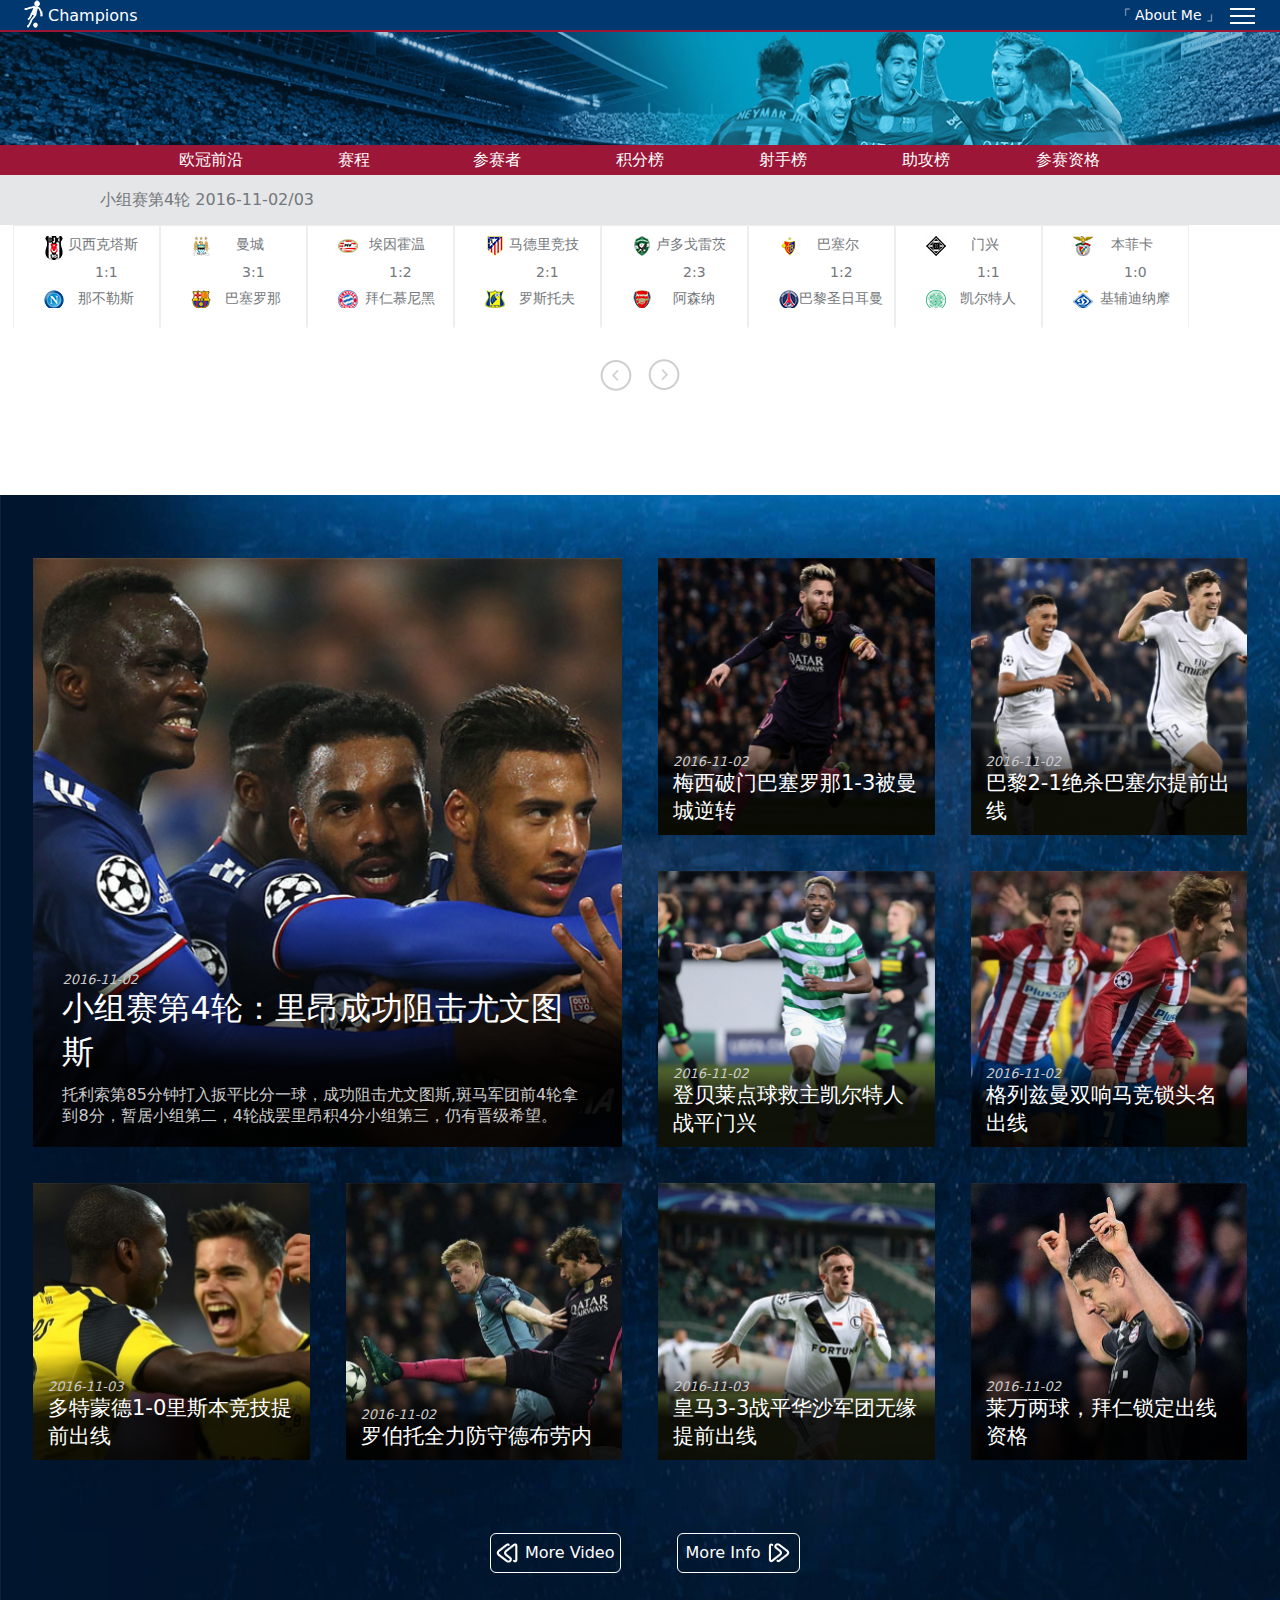
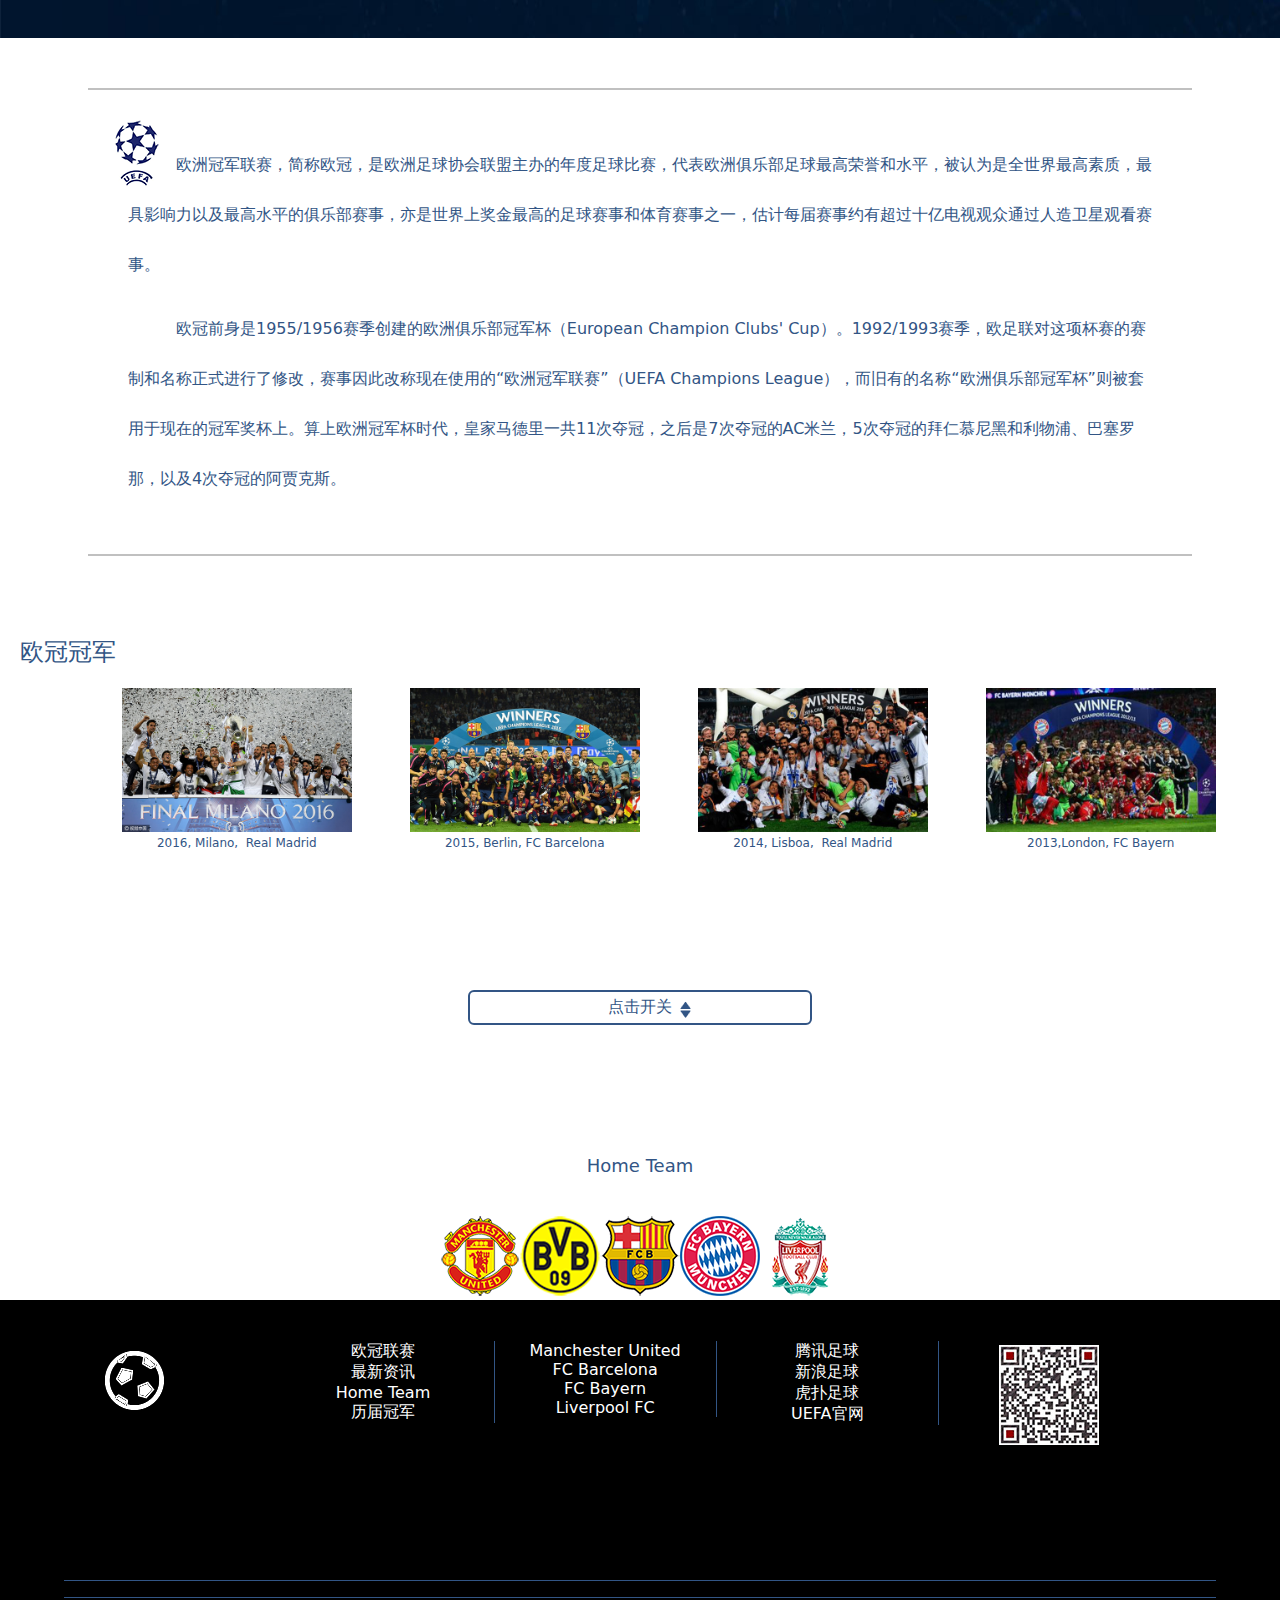
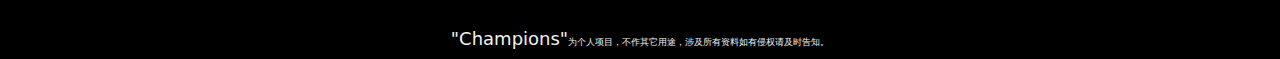
==== commit 3317f2e6: "Update homepage.html" ====
--- a/homepage.html
+++ b/homepage.html
@@ -45,7 +45,7 @@
     </ul>
 </div>
 <div class="topBar">
-    即将开始：小组赛第4轮 2016-11-02/03
+    小组赛第4轮 2016-11-02/03
 </div>
 <div class="topMatch">
     <div class="Wallop">
@@ -453,4 +453,4 @@
     }
 </script>
 </body>
-</html>+</html>
--- a/css/main.css
+++ b/css/main.css
@@ -0,0 +1,502 @@
+*{outline: 0;padding: 0;margin: 0;border: 0;}
+body{ font-family: "Lucida Grande", "Lucida Sans Unicode", "Lucida Sans", "DejaVu Sans", Verdana, sans-serif; }
+.rightArea{float: right;}
+.leftArea{float: left;}
+/*顶部信息条*/
+.headbar{
+    position: absolute;
+    top:0;
+    left:0;
+    height: 30px;
+    width:100%;
+    margin: 0 auto;
+    clear: both;
+    background-color: #013870;
+    border-bottom: 2px solid #9b1637;
+    z-index: 998;
+}
+.headlogo{
+    padding-left: 20px;
+    height:30px;
+    color: #9b1637;
+}
+.headlogo img{
+    vertical-align: middle;
+    margin-bottom: 5px;
+}
+.headlogo a{
+    font-size: medium;
+}
+.headlogo a:hover{
+    color: aliceblue;
+}
+.aboutMe{
+    display: inline-block;
+    height: 30px;
+    line-height: 30px;
+    padding-right: 60px;
+    color: #fff;
+    font-size: 14px;
+    font-weight: lighter;
+}
+/*头部*/
+.headimg{
+    height: 115px;
+    background:url("../images/headimg.jpg") no-repeat center top;
+    background-size: 100% 100%;
+    overflow: hidden;
+    margin-top: 30px;
+}
+.xq_bag{
+	width: 100%px;
+	height: 30px;
+	overflow: hidden;
+	position: relative;
+    background-color: #9b1637;
+}
+.xq_navbar{
+	width: 1000px;
+    margin-left: auto;
+    margin-right: auto;
+	height: 30px;
+	overflow: hidden;
+	box-sizing: border-box;
+	box-sizing:inherit;
+}
+.xq_navli{
+	list-style: none;
+	display: inline-block;
+	color: #fff;
+	box-sizing:inherit;
+	text-align: center;
+	float: left;
+}
+.xq_navli a{
+	display: block;
+	color: current color;
+	text-decoration: none;
+}
+.xq_move{
+	transition:all .3s ease-in-out;
+	position:absolute;
+}
+/*比赛信息条*/
+.topBar{
+    height: 50px;
+    line-height: 50px;
+    background-color: #e4e6e7;
+    color: #74777b;
+    padding-left:100px ;
+    overflow: hidden;
+}
+.topMatch{
+    padding: 0;
+    margin: 0;
+    text-align: center;
+}
+.Matchitem{
+    overflow: hidden;
+    zoom: 1;
+    width:98%;
+    margin-left: auto;
+    margin-right: auto;
+}
+.Matchitem li{
+    float: left;
+    width: 145px;
+    height: 90px;
+    border: 1px #eeeeee solid;
+    border-bottom: medium solid white;
+    padding-top: 10px;
+    font-size: 14px;
+    color: #74777b;
+    cursor: pointer;
+}
+@media screen and (min-width:1366px){
+    .Matchitem li{width: 12%;}
+}
+.Matchitem li:hover{
+    background-color:#eeeeee ;
+}
+.Matchitem li .team1{
+    padding: 10px 20px 20px 54px;
+    margin-top: -10px;
+}
+.Matchitem li .matchTime{
+    margin-top: -10px;
+    padding-left: 40px;
+}
+.Matchitem li .team2{
+    margin-top: 10px;
+    padding-left: 40px;
+}
+.btnArea{
+    text-align: center;
+}
+.matchBtn{
+    margin-top: 30px;
+}
+.matchBtn button.Wallop-buttonPrevious{
+    cursor:pointer;
+    width: 32px;
+    height:32px;
+    background: url("../images/icon/leftBefore.png") no-repeat center center;
+    margin-right: 10px;
+}
+.matchBtn button.Wallop-buttonPrevious:hover{
+    background: url("../images/icon/leftAfter.png") no-repeat center center;
+}
+.matchBtn button.Wallop-buttonPrevious:active{
+    background: url("../images/icon/leftActive.png") no-repeat center center;
+}
+.matchBtn button.Wallop-buttonNext{
+    cursor:pointer;
+    width: 32px;
+    height:32px;
+    background: url("../images/icon/rightBefore.png") no-repeat center center;
+}
+.matchBtn button.Wallop-buttonNext:hover{
+    background: url("../images/icon/rightAfter.png") no-repeat center center;
+}
+.matchBtn button.Wallop-buttonNext:active{
+    background: url("../images/icon/rightActive.png")no-repeat center center;
+}
+
+/*图片展示区*/
+.showPic{
+    margin-top: 100px;
+    background:url("../images/picBoximg.jpg") right center no-repeat;
+    background-size:100% 100% ;
+    width:100%;
+    padding-top: 30px;
+    padding-bottom: 20px;
+    height: auto;
+}
+.picContainer{
+    border-spacing:30px ;
+    width: 100%;
+    margin: 0 auto;
+}
+td{
+    width: 260px;
+    overflow: hidden;
+
+}
+/*图片特效*/
+.avatar{
+    border:3px solid rgba(0,0,0,0);
+    overflow: hidden;
+    position: relative;
+    cursor: pointer;
+}
+.avatar:hover{
+    border: 3px solid #55c4f4;
+    transition:border 0.8s;
+    -moz-transition:border 0.8s; /* Firefox 4 */
+    -webkit-transition:border 0.8s; /* Safari and Chrome */
+    -o-transition:border 0.8s; /* Opera */
+}
+.avatar img {
+    display: block;
+    overflow: hidden;
+    width: 100%;
+    z-index: 1;
+    transform: scale(1);
+    transition: all 1s ease 0s;
+    -webkit-transform: scale(1);
+    -webkit-transform: all 1s ease 0s;
+}
+.avatar:hover img {
+    transform: scale(1.3);
+    transition: all 1s ease 0s;
+    -webkit-transform: scale(1.3);
+    -webkit-transform: all 1s ease 0s;
+}
+div.picTitle{
+    position: absolute;
+    left:0;
+    bottom:0;
+    width: 100%;
+    z-index: 12;
+    margin-right: 4px;
+    background-image: linear-gradient(to bottom, rgba(0, 0, 0, 0), rgba(0, 0, 0, 0.9) 60%);
+   background-image: -webkit-linear-gradient( to bottom, rgba(0,0, 0, 0) , rgba(0,0, 0, 0.9) 60%);
+    background-image: -moz-linear-gradient( to bottom, rgba(0,0, 0, 0) , rgba(0,0, 0, 0.9) 60%);
+    background-image: -o-linear-gradient( to bottom, rgba(0,0, 0, 0) , rgba(0,0, 0, 0.9) 60%);
+    overflow: hidden;
+}
+.bigPic{
+    padding-bottom: 15px;
+}
+.titleContant{
+    color:#cbcbcb ;
+}
+.titleBox{
+    width: 90%;
+    margin: 0 auto;
+    padding: 25px 15px 0 15px;
+}
+.picTime{
+    font-size: 13px;
+    font-style: italic;
+    font-weight: lighter;
+    color: #cbcbcb;
+}
+.bottomTitle{
+    color: #fff;
+    font-size: 21px;
+    font-weight: lighter;
+    padding-bottom: 10px;
+}
+.bigPic{
+    padding-bottom: 20px;
+}
+.bigPic_title{
+    font-size: 32px;
+}
+/*更多按钮*/
+.picBtn{
+    overflow: hidden;
+    zoom: 1;
+    width: 100%;
+    height: 45px;
+    margin:40px auto;
+    text-align: center;
+}
+.showPic a.morePic{
+    display: inline-block;
+    color: white;
+    width:110px;
+    height:38px;
+    line-height: 38px;
+    border: solid 1px white;
+    margin-right: 20px;
+    margin-left: 30px;
+    transition: background-color 0.7s;
+    -moz-transition:background-color 0.7s; /* Firefox 4 */
+    -webkit-transition:background-color 0.7s; /* Safari and Chrome */
+    -o-transition:background-color 0.7s; /* Opera */
+}
+.showPic a.btnLeft{
+    text-align: right;
+    padding-right: 6px;
+    padding-left: 10px;
+    background: url("../images/icon/toLeft.png") no-repeat 5px center;
+    width: 113px;
+    border-radius:6px;
+}
+.showPic a.btnLeft:hover{
+    background-color:#55c4f4;
+    border: 1px solid #55c4f4;
+    border-radius:8px;
+}
+.showPic a.btnRight{
+    text-align: left;
+    padding-left: 8px;
+    background: url("../images/icon/toRight.png") no-repeat 90px center;
+    width: 113px;
+    border-radius:6px;
+}
+.showPic a.btnRight:hover{
+    background-color:#55c4f4;
+    border: 1px solid #55c4f4;
+    border-radius:8px;
+}
+/*欧冠文字*/
+.textArea .textLine{
+    color: #325585;
+    font-weight: lighter;
+    width: 80%;
+    padding: 50px 40px;
+    line-height: 50px;
+    text-indent: 3em;
+    background: url("../images/icon/logoicon.png") no-repeat 10px 12px;
+    margin-top: 50px;
+    margin-bottom: 50px;
+    margin-right: auto;
+    margin-left: auto;
+    border-top: 2px solid #c0c0c0;
+    border-bottom: 2px solid #c0c0c0;
+    overflow: hidden;
+}
+.textArea .textLine p:last-child{
+    margin-top: 14px;
+}
+/*欧冠冠军*/
+.matchVideo{
+    clear: both;
+    overflow: auto;
+}
+.videoArea li:hover{
+    border: none;
+}
+.videoArea a:hover{
+    font-size: 16px;
+}
+.videoHead{
+    margin-top: 30px;
+    margin-left: 20px;
+    color: #325585;
+    font-size: 24px;
+    font-weight: lighter;
+}
+.videoArea img{
+    width:100%;
+    height: auto;
+}
+
+.videoArea ul.videoList{
+    width:90%;
+    margin:20px auto;
+    overflow:hidden;
+}
+.videoArea .videoList li{
+    text-align: center;
+    width: 20%;
+    float: left;
+    margin-bottom: 50px;
+    margin-left: 5%;
+}
+.videoArea li span{
+    display: inline-block;
+    height: 50px;
+    font-size: 12px;
+    font-weight: lighter;
+    padding-top: 0;
+    color: #325585;
+    overflow: hidden;
+}
+.videoArea li span:hover{
+    text-decoration: underline;
+}
+.moreVideo{
+    text-align: center;
+    clear: both;
+    color: #325585;
+    font-weight: normal;
+    display: block;/*dispaly:inline-block;*/
+    width:340px;
+    border: solid 2px #325585;
+    padding-top: 5px;
+    padding-bottom: 5px;
+    margin-left:auto;
+    margin-right: auto;
+    margin-top: 50px;
+    background-repeat: no-repeat;
+    background-position: 205px 8px;
+    background-image: url("../images/icon/morevideo.png");
+    border-radius: 6px;
+    transition: background-color 0.5s;
+    -moz-transition:background-color 0.5s; /* Firefox 4 */
+    -webkit-transition:background-color 0.5s; /* Safari and Chrome */
+    -o-transition:background-color 0.5s; /* Opera */
+}
+.hiddenVideo{
+    display: none;
+}
+.videoArea .moreVideo:hover{
+    background-color: #325585;
+    color: white;
+    border-radius: 8px;
+    background-image:url("../images/icon/morevideoAfter.png") ;
+}
+.myTeam{
+    margin-top: 100px;
+    padding-top: 30px;
+    text-align: center;
+    color: #325585;
+    font-weight: lighter;
+    font-size: 18px;
+}
+.myTeam ul{
+    width: 400px;
+    padding-top: 40px;
+    margin-left: auto;
+    margin-right: auto;
+}
+.myTeam li{
+    float: left;
+    border: none;
+}
+/*底部*/
+.footer{
+    clear: both;
+    background: black;
+    overflow: hidden;
+    text-align: center;
+    font-weight:lighter ;
+}
+.footerContainer{
+   /* background-color: yellow;*/
+    height: 240px;
+    width: 90%;
+    margin:40px auto;
+    margin-bottom: 16px;
+    border-bottom:1px solid #325585 ;
+    position: relative;
+
+}
+.footerContainer .footballIcon{
+    display: inline-block;
+    width: 118px;
+    height: 100px;
+    background: url("../images/icon/football1.png") no-repeat 40px 10px;
+    /*background-color: #9b1637;*/
+}
+.footerContainer .footballIcon:hover{
+    background: url("../images/icon/football2.png") no-repeat 48px 20px;
+}
+.footerTop{
+    border: 1px black solid;
+    width:80%;
+    position: absolute;
+    top:0;
+    left: 18%;
+}
+.rightLine{
+    border-right:1px solid #325585 ;
+}
+.footerContent{
+    width:24%;
+    margin-left: auto;
+    margin-right: auto;
+}
+.footerContent a:hover{
+    text-decoration: underline;
+    color: antiquewhite;
+}
+.footerContent img{
+    border: 4px solid black;
+    transition: border 0.5s;
+    border-radius: 4px;
+    -moz-transition:border 0.5s; /* Firefox 4 */
+    -webkit-transition:border 0.5s; /* Safari and Chrome */
+    -o-transition:border 0.5s; /* Opera */
+}
+.footerContent img:hover{
+    border: 4px solid antiquewhite;
+}
+.footerBottom{
+  /*  background-color: #3498DB;*/
+    width: 90%;
+    margin-left: auto;
+    margin-right: auto;
+    padding-top: 30px;
+    padding-bottom: 10px;
+    border-top: 1px solid #325585;
+}
+.footerBottom .bottomText{
+   /* background-color: #64448f;*/
+    width: 80%;
+    margin: 0 auto;
+    color: #eeeeee;
+}
+.bottomText1{
+    font-size: 18px;
+    color:#f1f1f1;
+}
+.bottomText2{
+    font-size:xx-small;
+    color:#f1f1f1;
+}
+
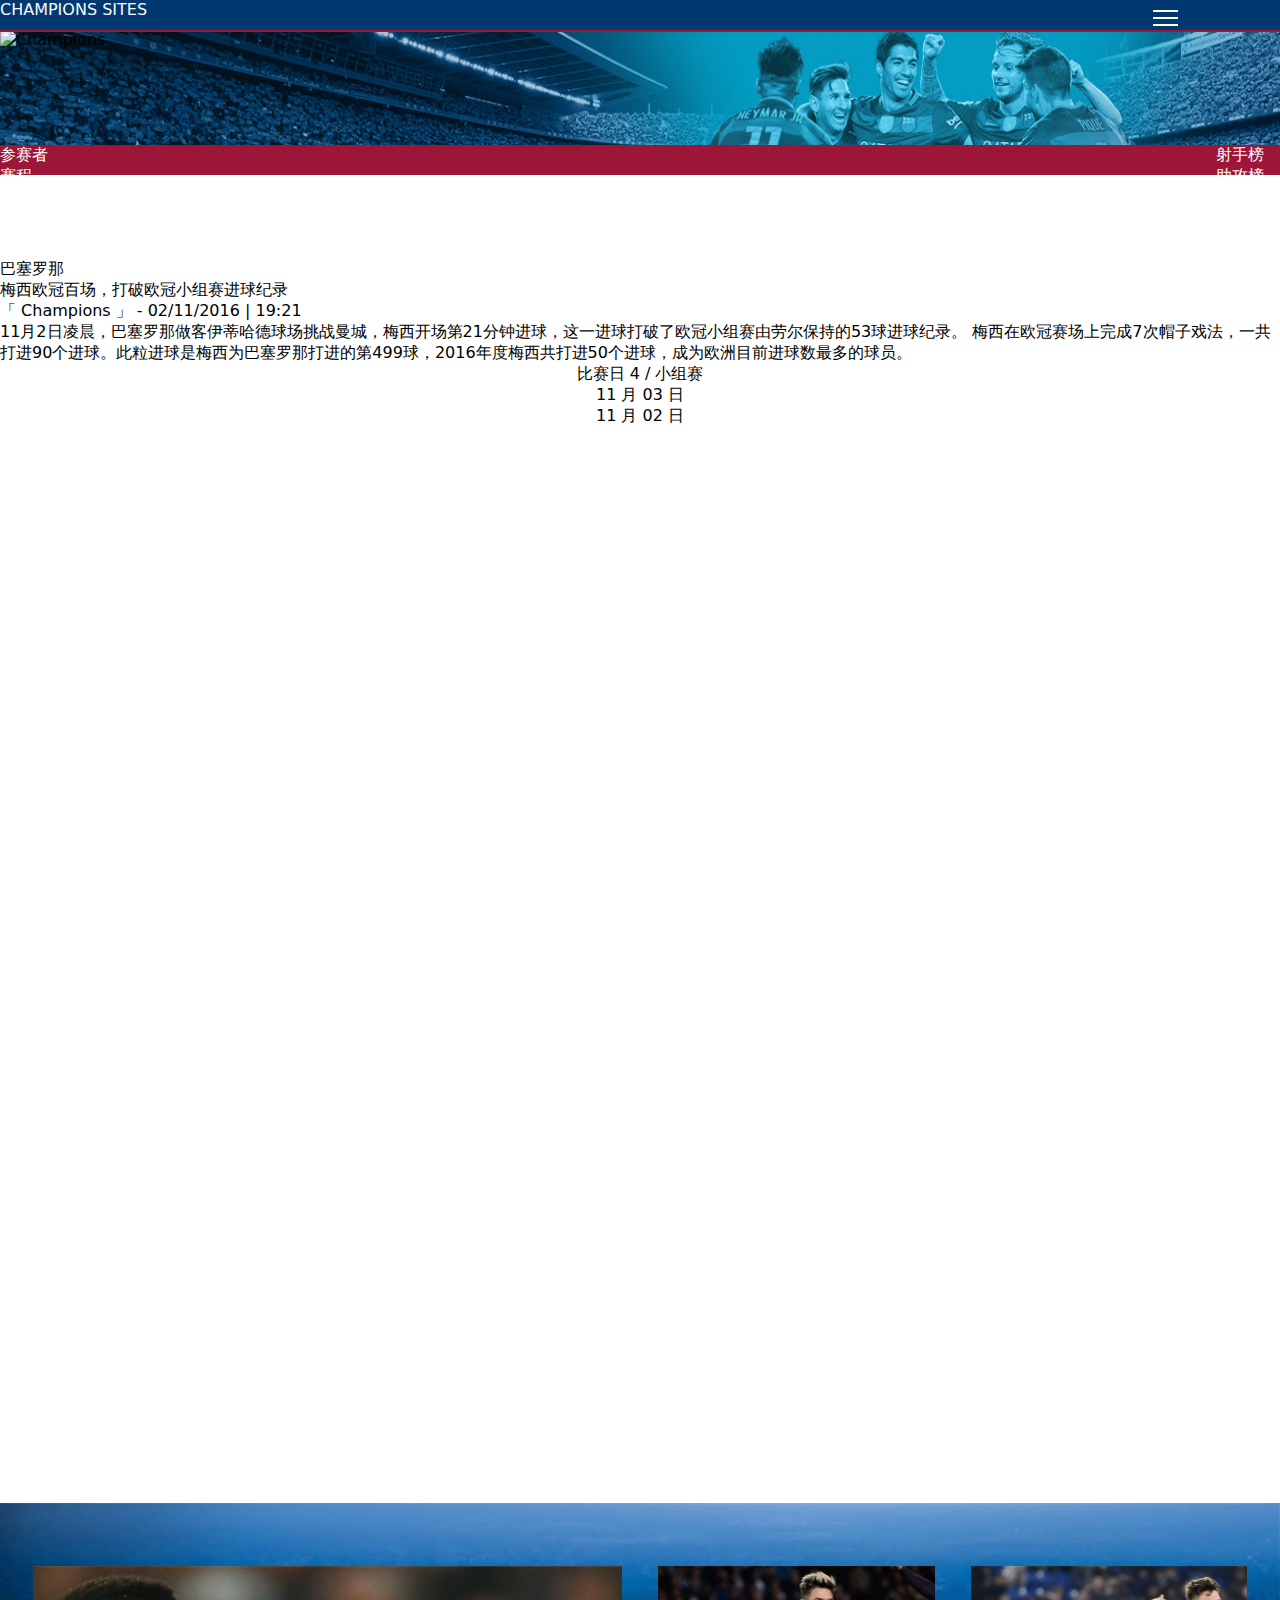
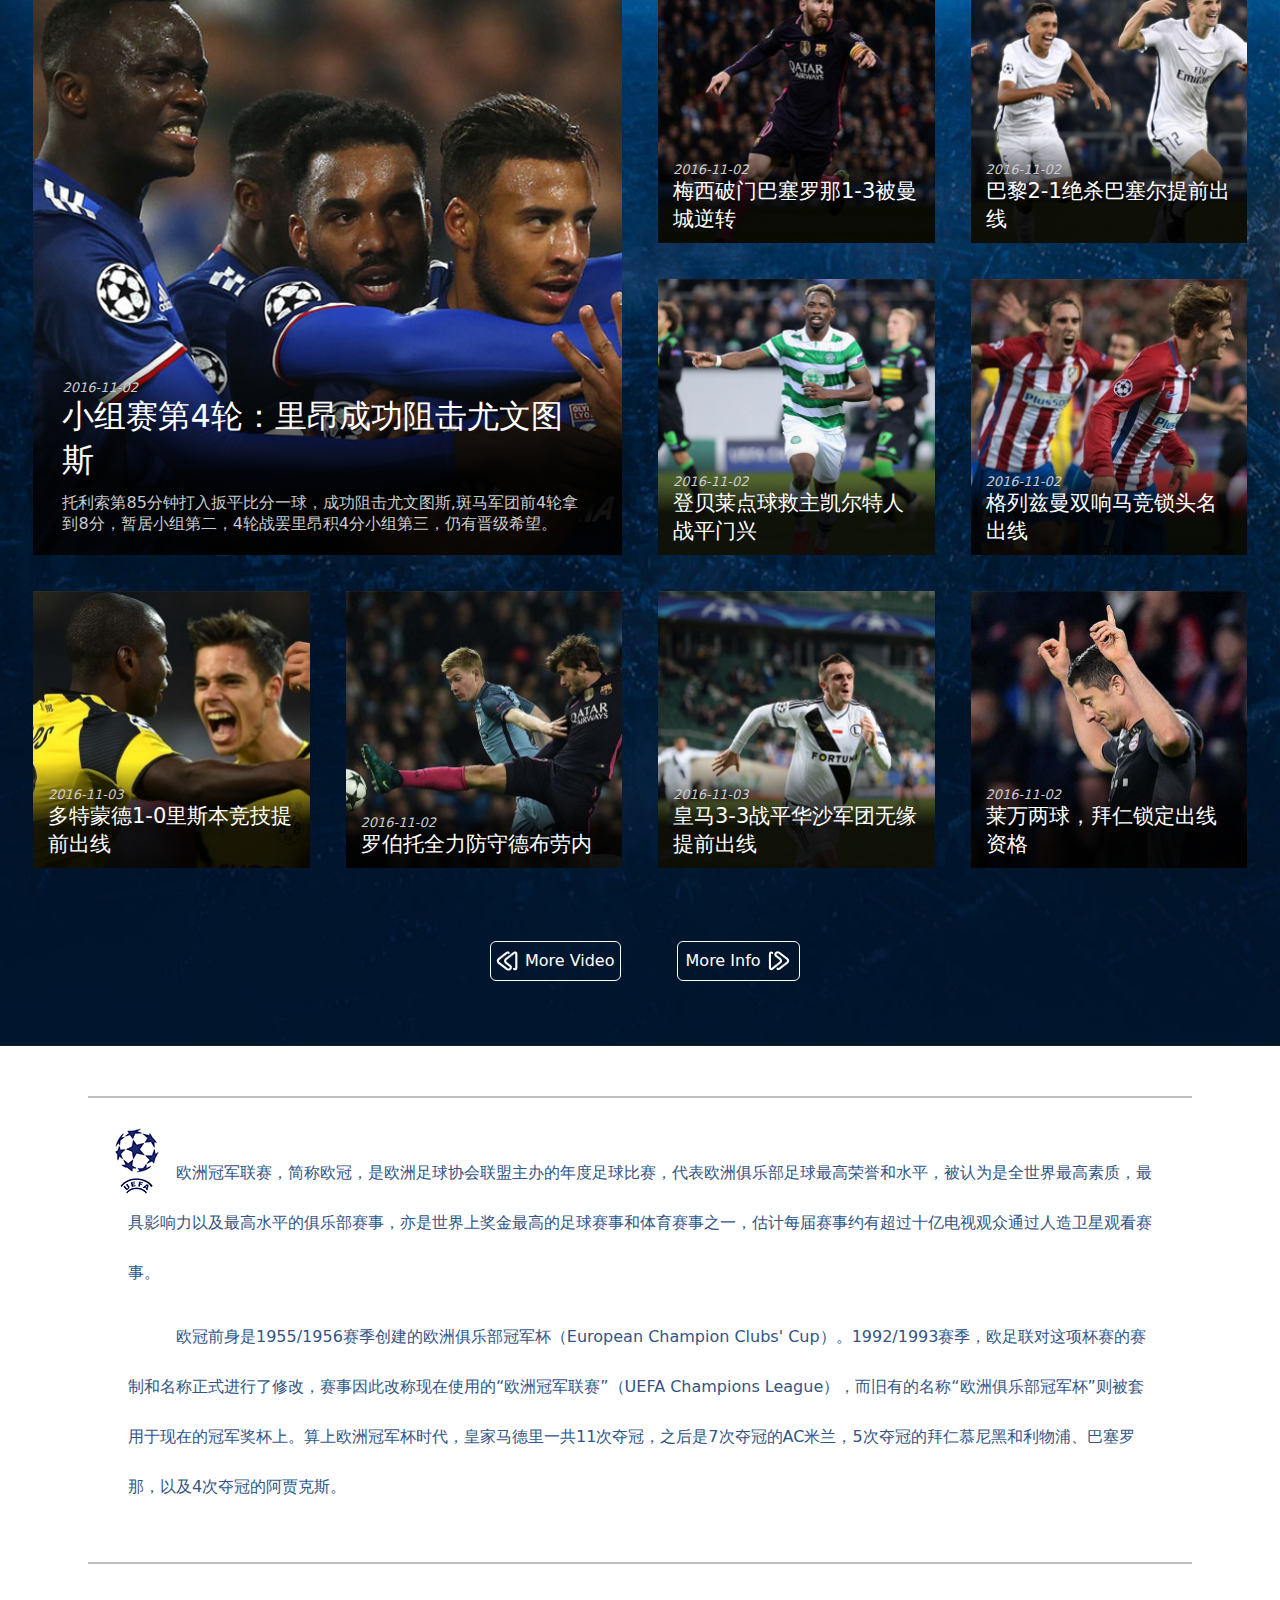
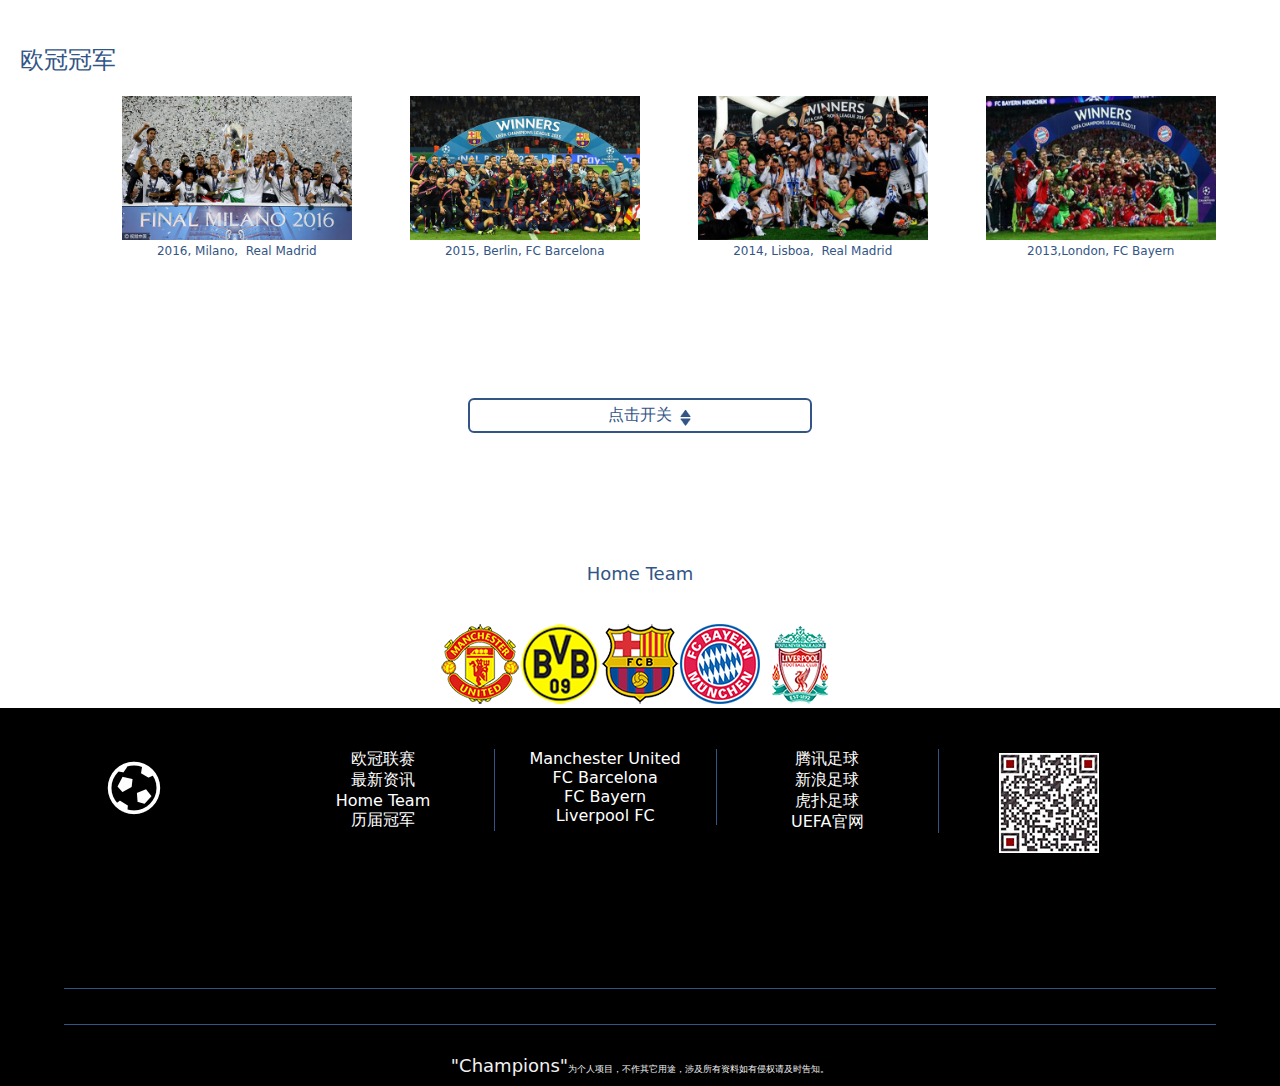
==== commit 972f91db: "head" ====
--- a/homepage.html
+++ b/homepage.html
@@ -1,456 +1,676 @@
-<!DOCTYPE html>
-<html lang="zh">
-<head>
-    <meta charset="UTF-8">
-    <title>Champions</title>
-    <link rel="stylesheet" type="text/css" href="css/common.css" />
-    <link rel="stylesheet" type="text/css" href="css/main.css"/>
-    <link rel="stylesheet" type="text/css" href="css/xq.css"/>
-    <link rel="stylesheet" type="text/css" href="css/wallop.css"/>
-    <link rel="stylesheet" type="text/css" href="css/zoomio.css" />
-    <link rel="stylesheet" type="text/css" href="css/jquery.fatNav.css" />
-</head>
-<body>
-<div class="headbar">
-    <div class="headlogo leftArea">
-    <img src="images/icon/headicon.png" alt="Champions" /><a href="#">Champions</a>
-    </div>
-    <div class="rightArea">
-        <span class="aboutMe">「 About Me 」</span>
-        <div class="fat-nav">
-            <div class="fat-nav__wrapper">
-                <ul>
-                    <li><a href="#">Programmer： 李博林</a></li>
-                    <li><a href="#">School： 山东理工大学</a></li>
-                    <li><a href="#">Tel： 18643599279</a></li>
-                    <li><a href="#">E-mail： libolin1993@outlook.com</a></li>
-                    <li class="lastContant"><a href="#">「 Champions 」 为个人项目，不作其它用途，部分资料来源「 欧洲足球冠军联赛 - 中文官网 」、「 Futbol Club Barcelona 」，涉及版权问题请及时与笔者联系，对您造成的不便表示歉意。更多功能，敬请期待...</a></li>
-                </ul>
-            </div>
-        </div>
-        <!--<a href="#" onclick="fun2()">「关于本页」</a><a href="#wechatQRcode" onclick="fun1()">「关于作者」</a>-->
-    </div>
-</div>
-<div class="headimg">
-</div>
-<div class="xq_bag" id="bar5">
-    <ul class="xq_navbar">
-        <li class="xq_navli"><a href="#">欧冠前沿</a></li>
-        <li class="xq_navli"><a href="#">赛程</a></li>
-        <li class="xq_navli"><a href="#">参赛者</a></li>
-        <li class="xq_navli"><a href="#">积分榜</a></li>
-        <li class="xq_navli"><a href="#">射手榜</a></li>
-        <li class="xq_navli"><a href="#">助攻榜</a></li>
-        <li class="xq_navli"><a href="#">参赛资格</a></li>
-    </ul>
-</div>
-<div class="topBar">
-    小组赛第4轮 2016-11-02/03
-</div>
-<div class="topMatch">
-    <div class="Wallop">
-        <div class="Wallop-list">
-            <div class="Wallop-item">
-                <ul class="Matchitem">
-                    <li><div class="team1 bxkts">贝西克塔斯</div>
-                        <div class="matchTime">1:1</div>
-                        <div class="team2 Napoli">那不勒斯</div>
-                    </li>
-                    <li>
-                        <div class="team1 Manchester">曼城</div>
-                        <div class="matchTime">3:1</div>
-                        <div class="team2 Barcelona">巴塞罗那</div>
-                    </li>
-                    <li>
-                        <div class="team1 Eindhoven">埃因霍温</div>
-                        <div class="matchTime">1:2</div>
-                        <div class="team2 BAYERN">拜仁慕尼黑</div>
-                    </li>
-                    <li><div class="team1 AtleticoMadrid">马德里竞技</div>
-                        <div class="matchTime">2:1</div>
-                        <div class="team2 LSTF">罗斯托夫</div>
-                    </li>
-                    <li><div class="team1 PFC">卢多戈雷茨</div>
-                        <div class="matchTime">2:3</div>
-                        <div class="team2 Arsenal">阿森纳</div>
-                    </li>
-                    <li><div class="team1 BCE">巴塞尔</div>
-                        <div class="matchTime">1:2</div>
-                        <div class="team2 Paris">巴黎圣日耳曼</div>
-                    </li>
-                    <li>
-                        <div class="team1 Monchengladbach">门兴</div>
-                        <div class="matchTime">1:1</div>
-                        <div class="team2 Celtic">凯尔特人</div>
-                    </li>
-                    <li>
-                        <div class="team1 Benfica">本菲卡</div>
-                        <div class="matchTime">1:0</div>
-                        <div class="team2 FCDinamo">基辅迪纳摩</div>
-                    </li>
-                </ul>
-            </div>
-            <div class="Wallop-item">
-                <ul class="Matchitem">
-                <li>
-                    <div class="team1 Sevilla">塞维利亚</div>
-                    <div class="matchTime">4:0</div>
-                    <div class="team2 SGLB">萨格布迪纳摩</div>
-                </li>
-                <li>
-                    <div class="team1 Juventus">尤文图斯</div>
-                    <div class="matchTime">1:1</div>
-                    <div class="team2 Lyonnais">里昂</div>
-                </li>
-                <li>
-                    <div class="team1 Dortmund">多特蒙德</div>
-                    <div class="matchTime">1:0</div>
-                    <div class="team2 Portugal">里斯本竞技</div>
-                </li>
-                <li><div class="team1 Tottenham">热刺</div>
-                    <div class="matchTime">0:1</div>
-                    <div class="team2 Leverkusen">勒沃库森</div>
-                </li>
-                <li><div class="team1 Porto">波尔图</div>
-                    <div class="matchTime">1:0</div>
-                    <div class="team2 Brugge">布鲁日</div>
-                </li>
-                <li><div class="team1 Monaco">摩纳哥</div>
-                    <div class="matchTime">3:0</div>
-                    <div class="team2 Moscow">中央陆军</div>
-                </li>
-                <li><div class="team1 Warszawa">华沙莱吉亚</div>
-                    <div class="matchTime">3:3</div>
-                    <div class="team2 RealMadrid">皇家马德里</div>
-                </li>
-                <li><div class="team1 Copenhagen">哥本哈根</div>
-                    <div class="matchTime">0:0</div>
-                    <div class="team2 LeicesterCity">莱斯特城</div>
-                </li>
-            </ul>
-            </div>
-        </div>
-        <div class="btnArea">
-             <div class="matchBtn">
-                <button class="Wallop-buttonPrevious"></button>
-                 <button class="Wallop-buttonNext"></button>
-             </div>
-        </div>
-    </div>
-</div>
-<div class="showPic" id="zxzx">
-    <table class="picContainer">
-        <tr>
-            <td colspan="2" rowspan="2">
-                <div class="avatar">
-                    <img src="images/showPic/pic1.jpg" />
-                    <div class="picTitle">
-                        <div class="titleBox bigPic">
-                            <div class="picTime">
-                                2016-11-02
-                            </div>
-                            <div class="bottomTitle bigPic_title">
-                                小组赛第4轮：里昂成功阻击尤文图斯
-                            </div>
-                            <div class="titleContant">
-                                托利索第85分钟打入扳平比分一球，成功阻击尤文图斯,斑马军团前4轮拿到8分，暂居小组第二，4轮战罢里昂积4分小组第三，仍有晋级希望。
-                            </div>
-                        </div>
-                    </div>
-                </div>
-            </td>
-            <td>
-                <div class="avatar">
-                    <img src="images/showPic/pic2.jpg" />
-                    <div class="picTitle">
-                        <div class="titleBox">
-                            <div class="picTime">
-                                2016-11-02
-                            </div>
-                            <div class="bottomTitle">
-                                梅西破门巴塞罗那1-3被曼城逆转
-                            </div>
-                        </div>
-                    </div>
-                </div>
-            </td>
-            <td>
-                <div class="avatar">
-                    <img src="images/showPic/pic3.jpg" />
-                    <div class="picTitle">
-                        <div class="titleBox">
-                            <div class="picTime">
-                                2016-11-02
-                            </div>
-                            <div class="bottomTitle">
-                                巴黎2-1绝杀巴塞尔提前出线
-                            </div>
-                        </div>
-                    </div>
-                </div>
-            </td>
-        </tr>
-        <tr>
-            <td>
-                <div class="avatar">
-                    <img src="images/showPic/pic4.jpg" />
-                    <div class="picTitle">
-                        <div class="titleBox">
-                            <div class="picTime">
-                                2016-11-02
-                            </div>
-                            <div class="bottomTitle">
-                                登贝莱点球救主凯尔特人战平门兴
-                            </div>
-                        </div>
-                    </div>
-                </div>
-            </td>
-            <td>
-                <div class="avatar">
-                    <img src="images/showPic/pic5.jpg" />
-                    <div class="picTitle">
-                        <div class="titleBox">
-                            <div class="picTime">
-                                2016-11-02
-                            </div>
-                            <div class="bottomTitle">
-                                格列兹曼双响马竞锁头名出线
-                            </div>
-                        </div>
-                    </div>
-                </div>
-            </td>
-        </tr>
-        <tr>
-            <td>
-                <div class="avatar">
-                    <img src="images/showPic/pic6.jpg" />
-                    <div class="picTitle">
-                        <div class="titleBox">
-                            <div class="picTime">
-                                2016-11-03
-                            </div>
-                            <div class="bottomTitle">
-                                多特蒙德1-0里斯本竞技提前出线
-                            </div>
-                        </div>
-                    </div>
-                </div>
-            </td>
-            <td>
-                <div class="avatar">
-                    <img src="images/showPic/pic7.jpg" />
-                    <div class="picTitle">
-                        <div class="titleBox">
-                            <div class="picTime">
-                                2016-11-02
-                            </div>
-                            <div class="bottomTitle">
-                                罗伯托全力防守德布劳内
-                            </div>
-                        </div>
-                    </div>
-                </div>
-            </td>
-            <td>
-                <div class="avatar">
-                    <img src="images/showPic/pic8.jpg" />
-                    <div class="picTitle">
-                        <div class="titleBox">
-                            <div class="picTime">
-                                2016-11-03
-                            </div>
-                            <div class="bottomTitle">
-                                皇马3-3战平华沙军团无缘提前出线
-                            </div>
-                        </div>
-                    </div>
-                </div>
-            </td>
-            <td>
-                <div class="avatar">
-                    <img src="images/showPic/pic9.jpg" />
-                    <div class="picTitle">
-                        <div class="titleBox">
-                            <div class="picTime">
-                                2016-11-02
-                            </div>
-                            <div class="bottomTitle">
-                                莱万两球，拜仁锁定出线资格
-                            </div>
-                        </div>
-                    </div>
-                </div>
-            </td>
-        </tr>
-    </table>
-    <!--  <div class="picContainer">
-        <div class="container">
-             <div class="item avatar">
-                 <img src="images/showPic/012.jpg" alt="梅西"/><h2>梅西3球巴萨屠杀曼城</h2>
-             </div>
-             <div class="item avatar">
-                 <img src="images/showPic/02.jpg" alt="C罗两传"/><h2>C罗两传皇马大胜华沙军团</h2>
-             </div>
-             <div class="item avatar">
-                 <img src="images/showPic/03.jpg" alt="穆勒"/><h2>穆勒破门激情庆祝</h2>
-             </div>
-             <div class="item avatar">
-                 <img src="images/showPic/04.jpg" alt="卢卡斯"/><h2>卢卡斯进球巴黎胜</h2>
-             </div>
-             <div class="item avatar">
-                 <img src="images/showPic/05.jpg" alt="迪马利亚" /><h2>迪马利亚闪击得分</h2>
-             </div>
-             <div class="item avatar">
-                 <img src="images/showPic/06.jpg"alt="桑切斯"/><h2>桑切斯破门阿森纳大胜卢戈雷茨</h2>
-             </div>
-             <div class="item avatar">
-                 <img src="images/showPic/07.jpg" alt="卡拉斯科"/><h2>卡拉斯科得分马竞小胜对手</h2>
-             </div>
-             <div class="item avatar">
-                 <img src="images/showPic/08.jpg" alt="莱万"/><h2>莱万进球拜仁胜埃因霍温</h2>
-             </div>
-             <div class="item avatar">
-                 <img src="images/showPic/09.jpg" alt="多特蒙德"/><h2>多特蒙德战胜里斯本竞技</h2>
-             </div>
-         </div>-->
-        <div class="picBtn">
-            <a class="morePic btnLeft" href="#showThis"  onclick="fun1()">More Video </a>
-            <a class="morePic btnRight" href="#showThis"  onclick="fun1()">More Info </a>
-        </div>
-</div>
-<div class="textArea">
-    <div class="textLine" id="ogls">
-    <p>欧洲冠军联赛，简称欧冠，是欧洲足球协会联盟主办的年度足球比赛，代表欧洲俱乐部足球最高荣誉和水平，被认为是全世界最高素质，最具影响力以及最高水平的俱乐部赛事，亦是世界上奖金最高的足球赛事和体育赛事之一，估计每届赛事约有超过十亿电视观众通过人造卫星观看赛事。</p>
-    <p>欧冠前身是1955/1956赛季创建的欧洲俱乐部冠军杯（European Champion Clubs' Cup）。1992/1993赛季，欧足联对这项杯赛的赛制和名称正式进行了修改，赛事因此改称现在使用的“欧洲冠军联赛”（UEFA Champions League），而旧有的名称“欧洲俱乐部冠军杯”则被套用于现在的冠军奖杯上。算上欧洲冠军杯时代，皇家马德里一共11次夺冠，之后是7次夺冠的AC米兰，5次夺冠的拜仁慕尼黑和利物浦、巴塞罗那，以及4次夺冠的阿贾克斯。</p>
-    </div>
-</div>
-<div class="matchVideo" id="champions">
-    <div class="videoHead"> 欧冠冠军</div>
-    <div class="videoArea" >
-        <ul class="videoList">
-            <li ><a href="###"><img  src="images/video1.jpg" alt="2106Champions" title="2016,Real Madrid"/><span>2016, Milano, &nbspReal Madrid</span></a></li>
-            <li id="moreHere"><a href="###"><img  src="images/video2.jpg" alt="2105Champions" title="2015,FC Barcelona"/><span>2015, Berlin, FC Barcelona</span></a></li>
-            <li><a href="###"><img  src="images/video3.jpg" alt="2104Champions" title="2014,Real Madrid"/><span>2014, Lisboa, &nbspReal Madrid</span></a></li>
-            <li ><a href="###"><img  src="images/video4.jpg" alt="2103Champions" title="2013,FC Bayern"/><span>2013,London, FC Bayern </span></a></li>
-            <div class="hiddenVideo">
-                <li><a href="###"><img  src="images/video5.jpg" alt="2102Champions" title="2012,Munich,Chelsea"/><span>2012, Munich,Chelsea</span></a></li>
-                <li><a href="###"><img  src="images/video6.jpg" alt="2101Champions" title="2011,FC Barcelona"/><span>2011,London,FC Barcelona</span></a></li>
-                <li><a href="###"><img  src="images/video7.jpg" alt="2100Champions" title="2010,Inter Milano"/><span>2010, Madrid,Inter Milano</span></a></li>
-                <li><a href="###"><img  src="images/video8.jpg" alt="2009Champions" title="2009,FC Barcelona "/><span> 2009, &nbsp&nbspRome,FC Barcelona </span></a></li>
-                <li><a href="###"><img  src="images/video9.jpg" alt="2008Champions" title="2008,Manchester United"/><span>2008, Moscow,Manchester United</span></a></li>
-                <li><a href="###"><img  src="images/video10.jpg" alt="2007Champions" title="2007,Associazione Calcio Milan"/><span>2007, Athens,Associazione Calcio Milan</span></a></li>
-                <li><a href="###"><img  src="images/video11.jpg" alt="2006Champions" title="2006,FC Barcelona"/><span>2006, &nbspParis,FC Barcelona</span></a></li>
-                <li><a href="###"><img  src="images/video12.jpg" alt="2005Champions" title="2005,Istanbul,Liverpool"/><span>2005,Istanbul,Liverpool</span></a></li>
-            </div>
-        </ul>
-        <a href="#moreHere" class="moreVideo" >点击开关 </a>
-    </div>
-</div>
-<div class="myTeam" id="homeTeam">
-    Home Team
-    <ul>
-        <li class="myteam1"><a href="http://www.manunited.com.cn/"><img src="images/icon/ManchesterUnited.png" alt="ManchesterUnited" title="ManchesterUnited"/></a></li>
-        <li class="myteam2"><a href="http://www.bvb.de/"><img src="images/icon/BorussiaDortmund.png"alt="BorussiaDortmund" /></a></li>
-        <li class="myteam3"><a href="http://sports.qq.com/isocce/barcelonafc/"><img src="images/icon/FCBarcelona.png" alt="FCBarcelona"/></a></li>
-        <li class="myteam4"><a href="http://www.fcbayern.cn/"><img src="images/icon/FCBAYERN.png" alt="FCBAYERN"/></a></li>
-        <li class="myteam5"><a href="http://cn.liverpoolfc.com/"><img src="images/icon/LiverpoolFC.png" alt="LiverpoolFC"/></a></li>
-    </ul>
-</div>
-<div class="footer" id="wechatQRcode">
-    <div class="footerContainer">
-        <div class="footballIcon fl"></div>
-        <div class="footerTop fr">
-            <div class="footerContent fl rightLine">
-                <a href="#ogls">欧冠联赛</a><br />
-                <a href="#zxzx">最新资讯</a><br />
-                <a href="#homeTeam">Home Team</a><br />
-                <a href="#champions">历届冠军</a><br />
-            </div>
-            <div class="footerContent fl rightLine">
-                <a href="http://www.manunited.com.cn/">Manchester United</a><br />
-                <a href="http://sports.qq.com/isocce/barcelonafc/">FC Barcelona</a><br />
-                <a href="http://www.fcbayern.cn/">FC Bayern</a><br />
-                <a href="http://cn.liverpoolfc.com/">Liverpool FC</a><br />
-            </div>
-            <div class="footerContent fl rightLine">
-                <a href="http://sports.qq.com/ucl/">腾讯足球</a><br />
-                <a href="http://sports.sina.com.cn/g/championsleague/">新浪足球</a><br />
-                <a href="https://soccer.hupu.com/">虎扑足球</a><br />
-                <a href="http://www.uefa.com/">UEFA官网</a><br />
-            </div>
-            <div class="footerContent fl"><img src="images/QRcode.jpg" alt="myQRcode" /></div>
-        </div>
-    </div>
-    <div class="footerBottom">
-        <div class="bottomText">
-            <span class="bottomText1">"Champions"</span><span class="bottomText2">为个人项目，不作其它用途，涉及所有资料如有侵权请及时告知。</span>
-        </div>
-    </div>
-</div>
-    <script src="js/jquery-2.1.1.min.js" type="text/javascript"></script>
-    <script src="js/jquery.fatNav.js" type="text/javascript"></script>
-    <script src="js/xq_navbar.js" type="text/javascript"></script>
-    <script src="js/Wallop.min.js" type="text/javascript"></script>
-    <script src="js/jquery.focus-follow.js" type="text/javascript"></script>
-    <script src="js/jquery.row-grid.js" type="text/javascript"></script>
-
-<script>
-    $(document).ready(function () {
-        $(".container").rowGrid({itemSelector: ".item", minMargin: 24, maxMargin: 28, firstItemClass: "first-item" });
-    })
-    $.fatNav();
-    $(window).load(function(){
-        $("#bar5").xq_navbar({
-            "type": "underline",
-            "liwidth": "avg",
-            "bgcolor": "#9b1637",
-            "hcolor": "white"
-        });
-    });
-    $(function() {
-        $(".videoList img").focusFollow({
-            wrapper: '#wrapper',
-            color: '#325585',
-            opacity: 0.8,
-            margin_horizontal: 8,
-            margin_vertical: 8,
-            speed: 600,
-            timeout: 500
-        });
-    });
-    var wallopEl = document.querySelector('.Wallop');
-    var slider = new Wallop(wallopEl);
-    $(function() {
-        $(".moreVideo").bind("click", function () {
-            var $content = $(".hiddenVideo");
-            if ($content.is(":visible")) {
-                $content.hide(1000);
-            } else {
-                $content.show(1000);
-            }
-        })
-    });
-    </script>
-<script type="text/javascript">
-    $(document).ready(function() {
-        var topmenu = $(".headbar");
-        var topmenu_top = topmenu.offset().top;
-        reset_topmenu_top(topmenu, topmenu_top);
-        $(window).scroll(function() {
-            reset_topmenu_top(topmenu, topmenu_top);
-        });
-    });
-    function reset_topmenu_top(topmenu, topmenu_top) {
-        var document_scroll_top = $(document).scrollTop();
-        if (document_scroll_top > topmenu_top) {
-            topmenu.css('top', document_scroll_top);
-        }
-        if (document_scroll_top <= topmenu_top) {
-            topmenu.css('top', topmenu_top);
-        }
-    }
-</script>
-</body>
-</html>
+<!DOCTYPE html>
+<html lang="zh">
+<head>
+    <meta charset="UTF-8">
+    <title>Champions</title>
+    <link rel="stylesheet" type="text/css" href="css/common.css" />
+    <link rel="stylesheet" type="text/css" href="css/main.css"/>
+    <link rel="stylesheet" type="text/css" href="css/wallop.css"/>
+    <link rel="stylesheet" type="text/css" href="css/jquery.fatNav.css" />
+    <link rel="stylesheet" type="text/css" href="css/nav_bar.css" media="all" />
+    <link rel="stylesheet" type="text/css" href="css/easy-responsive-tabs.css" />
+    <link rel="stylesheet" type="text/css" href="css/material-scrolltop.css" />
+</head>
+<body>
+<div class="headbar">
+    <div class="headText"><a href="#">CHAMPIONS SITES</a></div>
+    <div class="midArea">
+        <a href="#" class="weibo"></a>
+        <a href="#QRcode" class="wechat"></a>
+        <a href="#" class="share"></a>
+        <a href="#" class="search"></a>
+    </div>
+    <div class="rightArea">
+        <div class="fat-nav">
+            <div class="fat-nav__wrapper">
+                <ul>
+                    <li><a href="#">Programmer： 李博林</a></li>
+                    <li><a href="#">School： 山东理工大学</a></li>
+                    <li><a href="#">Tel： 18643599279</a></li>
+                    <li><a href="#">E-mail： libolin1993@outlook.com</a></li>
+                    <li class="lastContant"><a href="#">「 Champions 」 为个人项目，不作其它用途，部分资料来源「 欧洲足球冠军联赛 - 中文官网 」、「 Futbol Club Barcelona 」，涉及版权问题请及时与笔者联系，对您造成的不便表示歉意。更多功能，敬请期待...</a></li>
+                </ul>
+            </div>
+        </div>
+        <!--<a href="#" onclick="fun2()">「关于本页」</a><a href="#wechatQRcode" onclick="fun1()">「关于作者」</a>-->
+    </div>
+</div>
+<div class="headimg">
+       <img class="headicon" src="images/icon/headlogo.png" alt="Champions" />
+</div>
+<div class="xq_bag" id="bar5">
+    <div class="nav_box">
+        <div class="nav_bar">
+            <ul class="fl">
+                <li class="left_first"><a href="#">参赛者</a></li>
+                <li><a href="#">赛程</a></li>
+                <li><a href="#">积分榜</a></li>
+                <li><a href="#">欧冠前沿</a></li>
+            </ul>
+            <ul class="fr">
+                <li class="right_first"><a href="#">射手榜</a></li>
+                <li><a href="#">助攻榜</a></li>
+                <li><a href="#">参赛资格</a></li>
+                <li><a href="#">数据统计</a></li>
+            </ul>
+        </div>
+    </div>
+</div>
+<div class="topNews">
+    <div class="top_newsBox">
+        <div class="top_newsnav">
+            <div class="hidden_newstitle">
+            <a class="newsHover" href="###">主页<div id="arrowRight"></div></a>
+            <a class="newsHover" href="###">推送<div id="arrowRight"></div></a>
+            <a class="newsTitle">梅西欧冠百场，打破欧冠小组赛进球纪录</a>
+            </div>
+            <a class="shareNews" href="###">分享</a>
+        </div>
+    </div>
+    <div class="top_newsBox2">
+        <div class="top_newsnav2">
+            <div class="newsClub">巴塞罗那</div>
+            <div class="newsTitle">梅西欧冠百场，打破欧冠小组赛进球纪录</div>
+            <div class="newsData">「 Champions 」 - 02/11/2016 | 19:21
+                <a class="shareMail" href="###"></a>
+                <a class="shareCamera" href="###"></a>
+                <a class="shareWeibo" href="###"></a>
+                <a class="shareWeixin" href="###"></a>
+            </div>
+            <div class="newsContant">11月2日凌晨，巴塞罗那做客伊蒂哈德球场挑战曼城，梅西开场第21分钟进球，这一进球打破了欧冠小组赛由劳尔保持的53球进球纪录。
+                梅西在欧冠赛场上完成7次帽子戏法，一共打进90个进球。此粒进球是梅西为巴塞罗那打进的第499球，2016年度梅西共打进50个进球，成为欧洲目前进球数最多的球员。
+            </div>
+        </div>
+    </div>
+</div>
+<div class="topMatch">
+    <div id="container">
+        <div class="match_title">比赛日 4 / 小组赛</div>
+        <!--Horizontal Tab-->
+        <div id="parentHorizontalTab">
+            <ul class="resp-tabs-list hor_1">
+                <li>11 月 03 日</li>
+                <li>11 月 02 日</li>
+            </ul>
+            <div class="resp-tabs-container hor_1">
+                <div class="matchItem1">
+                    <div class="matchBox">
+                        <div class="bg_container">
+                            <a href="###">
+                                <div class="team1"><span class="teamName1">波尔图</span><span class="teamIcon1 Porto"></span></div>
+                                <div class="matchTime"> 1 - 0 </div>
+                                <div class="team2"><span class="teamName2">布鲁日</span><span class="teamIcon2 Brugge"></span></div>
+                            </a>
+                        </div>
+                    </div>
+                    <div class="matchBox">
+                        <div class="bg_container">
+                            <a href="###">
+                                <div class="team1"><span class="teamName1">哥本哈根</span><span class="teamIcon1 Copenhagen"></span></div>
+                                <div class="matchTime"> 0 - 0 </div>
+                                <div class="team2"><span class="teamName2">莱斯特城</span><span class="teamIcon2 LeicesterCity"></span></div>
+                            </a>
+                        </div>
+                    </div>
+                    <div class="matchBox">
+                        <div  class="bg_container">
+                            <a href="###">
+                                <div class="team1"><span class="teamName1">尤文图斯</span><span class="teamIcon1 Juventus"></span></div>
+                                <div class="matchTime"> 1 - 1 </div>
+                                <div class="team2"><span class="teamName2">里昂</span><span class="teamIcon2 Lyonnais"></span></div>
+                            </a>
+                        </div>
+                    </div>
+                    <div class="matchBox">
+                        <div class="bg_container">
+                            <a href="###">
+                                <div class="team1"><span class="teamName1">塞维利亚</span><span class="teamIcon1 Sevilla"></span></div>
+                                <div class="matchTime"> 4 - 0 </div>
+                                <div class="team2"><span class="teamName2">萨格勒布迪纳摩</span><span class="teamIcon2 SGLB"></span></div>
+                            </a>
+                        </div>
+                    </div>
+                    <div class="matchBox">
+                        <div class="bg_container">
+                            <a href="###">
+                                <div class="team1"><span class="teamName1">多特蒙德</span><span class="teamIcon1 Dortmund"></span></div>
+                                <div class="matchTime"> 1 - 0 </div>
+                                <div class="team2"><span class="teamName2">里斯本竞技</span><span class="teamIcon2 Portugal"></span></div>
+                            </a>
+                        </div>
+                    </div>
+                    <div class="matchBox">
+                        <div class="bg_container">
+                            <a href="###">
+                                <div class="team1"><span class="teamName1">摩纳哥</span><span class="teamIcon1 Monaco"></span></div>
+                                <div class="matchTime"> 3 - 0 </div>
+                                <div class="team2"><span class="teamName2">莫斯科中央陆军</span><span class="teamIcon2 Moscow"></span></div>
+                            </a>
+                        </div>
+                    </div>
+                    <div class="matchBox">
+                        <div class="bg_container">
+                            <a href="###">
+                                <div class="team1"><span class="teamName1">热刺</span><span class="teamIcon1 Tottenham"></span></div>
+                                <div class="matchTime"> 0 - 1 </div>
+                                <div class="team2"><span class="teamName2">勒沃库森</span><span class="teamIcon2 Leverkusen"></span></div>
+                            </a>
+                        </div>
+                    </div>
+                    <div class="matchBox">
+                        <div class="bg_container">
+                            <a href="###">
+                                <div class="team1"><span class="teamName1">华沙莱尼吉亚</span><span class="teamIcon1 Warszawa"></span></div>
+                                <div class="matchTime"> 3 - 3 </div>
+                                <div class="team2"><span class="teamName2">皇家马德里</span><span class="teamIcon2 RealMadrid"></span></div>
+                            </a>
+                        </div>
+                    </div>
+                </div>
+                <div class="matchItem2">
+                    <div class="matchBox">
+                        <div class="bg_container">
+                            <a href="###">
+                                <div class="team1"><span class="teamName1">贝西克塔斯</span><span class="teamIcon1 bxkts"></span></div>
+                                <div class="matchTime"> 1 - 1 </div>
+                                <div class="team2"><span class="teamName2">那不勒斯</span><span class="teamIcon2 Napoli"></span></div>
+                            </a>
+                        </div>
+                    </div>
+                    <div class="matchBox">
+                        <div class="bg_container">
+                            <a href="###">
+                                <div class="team1"><span class="teamName1">曼城</span><span class="teamIcon1 Manchester"></span></div>
+                                <div class="matchTime"> 3 - 1 </div>
+                                <div class="team2"><span class="teamName2">巴塞罗那</span><span class="teamIcon2 Barcelona"></span></div>
+                            </a>
+                        </div>
+                    </div>
+                    <div class="matchBox">
+                        <div  class="bg_container">
+                            <a href="###">
+                                <div class="team1"><span class="teamName1">埃因霍温</span><span class="teamIcon1 Eindhoven"></span></div>
+                                <div class="matchTime"> 1 - 2 </div>
+                                <div class="team2"><span class="teamName2">拜仁慕尼黑</span><span class="teamIcon2 BAYERN"></span></div>
+                            </a>
+                        </div>
+                    </div>
+                    <div class="matchBox">
+                        <div class="bg_container">
+                            <a href="###">
+                                <div class="team1"><span class="teamName1">马德里竞技</span><span class="teamIcon1 AtleticoMadrid"></span></div>
+                                <div class="matchTime"> 2 - 1 </div>
+                                <div class="team2"><span class="teamName2">罗斯托夫</span><span class="teamIcon2 LSTF"></span></div>
+                            </a>
+                        </div>
+                    </div>
+                    <div class="matchBox">
+                        <div class="bg_container">
+                            <a href="###">
+                                <div class="team1"><span class="teamName1">卢多戈雷茨</span><span class="teamIcon1 PFC"></span></div>
+                                <div class="matchTime"> 2 - 3 </div>
+                                <div class="team2"><span class="teamName2">阿森纳</span><span class="teamIcon2 Arsenal"></span></div>
+                            </a>
+                        </div>
+                    </div>
+                    <div class="matchBox">
+                        <div class="bg_container">
+                            <a href="###">
+                                <div class="team1"><span class="teamName1">巴塞尔</span><span class="teamIcon1 BCE"></span></div>
+                                <div class="matchTime"> 1 - 2 </div>
+                                <div class="team2"><span class="teamName2">巴黎圣日耳曼</span><span class="teamIcon2 Paris"></span></div>
+                            </a>
+                        </div>
+                    </div>
+                    <div class="matchBox">
+                        <div class="bg_container">
+                            <a href="###">
+                                <div class="team1"><span class="teamName1">门兴格拉德巴赫</span><span class="teamIcon1 Monchengladbach"></span></div>
+                                <div class="matchTime"> 1 - 1 </div>
+                                <div class="team2"><span class="teamName2">凯尔特人</span><span class="teamIcon2 Celtic"></span></div>
+                            </a>
+                        </div>
+                    </div>
+                    <div class="matchBox">
+                        <div class="bg_container">
+                            <a href="###">
+                                <div class="team1"><span class="teamName1">本菲卡</span><span class="teamIcon1 Benfica"></span></div>
+                                <div class="matchTime"> 1 - 0 </div>
+                                <div class="team2"><span class="teamName2">基辅迪纳摩</span><span class="teamIcon2 FCDinamo"></span></div>
+                            </a>
+                        </div>
+                    </div>
+                </div>
+            </div>
+        </div>
+    </div>
+    <!--<div class="match_title">比赛日4/小组赛</div>
+    <div class="Wallop">
+        <div class="btnArea">
+            <div class="matchBtn">
+                <button class="Wallop-buttonPrevious"></button>
+                <button class="Wallop-buttonNext"></button>
+            </div>
+        </div>
+        <div class="Wallop-list">
+            <div class="Wallop-item">
+                <ul class="Matchitem">
+                    <li>
+                        <div class="team1 bxkts">贝西克塔斯</div>
+                        <div class="matchTime">1:1</div>
+                        <div class="team2 Napoli">那不勒斯</div>
+                     </li>
+                    <li>
+                        <div class="team1 Manchester">曼城</div>
+                        <div class="matchTime">3:1</div>
+                        <div class="team2 Barcelona">巴塞罗那</div>
+                    </li>
+                    <li>
+                        <div class="team1 Eindhoven">埃因霍温</div>
+                        <div class="matchTime">1:2</div>
+                        <div class="team2 BAYERN">拜仁慕尼黑</div>
+                    </li>
+                    <li><div class="team1 AtleticoMadrid">马德里竞技</div>
+                        <div class="matchTime">2:1</div>
+                        <div class="team2 LSTF">罗斯托夫</div>
+                    </li>
+                    <li><div class="team1 PFC">卢多戈雷茨</div>
+                        <div class="matchTime">2:3</div>
+                        <div class="team2 Arsenal">阿森纳</div>
+                    </li>
+                    <li><div class="team1 BCE">巴塞尔</div>
+                        <div class="matchTime">1:2</div>
+                        <div class="team2 Paris">巴黎圣日耳曼</div>
+                    </li>
+                    <li>
+                        <div class="team1 Monchengladbach">门兴</div>
+                        <div class="matchTime">1:1</div>
+                        <div class="team2 Celtic">凯尔特人</div>
+                    </li>
+                    <li>
+                        <div class="team1 Benfica">本菲卡</div>
+                        <div class="matchTime">1:0</div>
+                        <div class="team2 FCDinamo">基辅迪纳摩</div>
+                    </li>
+                </ul>
+            </div>
+            <div class="Wallop-item">
+                <ul class="Matchitem">
+                <li>
+                    <div class="team1 Sevilla">塞维利亚</div>
+                    <div class="matchTime">4:0</div>
+                    <div class="team2 SGLB">萨格布迪纳摩</div>
+                </li>
+                <li>
+                    <div class="team1 Juventus">尤文图斯</div>
+                    <div class="matchTime">1:1</div>
+                    <div class="team2 Lyonnais">里昂</div>
+                </li>
+                <li>
+                    <div class="team1 Dortmund">多特蒙德</div>
+                    <div class="matchTime">1:0</div>
+                    <div class="team2 Portugal">里斯本竞技</div>
+                </li>
+                <li><div class="team1 Tottenham">热刺</div>
+                    <div class="matchTime">0:1</div>
+                    <div class="team2 Leverkusen">勒沃库森</div>
+                </li>
+                <li><div class="team1 Porto">波尔图</div>
+                    <div class="matchTime">1:0</div>
+                    <div class="team2 Brugge">布鲁日</div>
+                </li>
+                <li><div class="team1 Monaco">摩纳哥</div>
+                    <div class="matchTime">3:0</div>
+                    <div class="team2 Moscow">中央陆军</div>
+                </li>
+                <li><div class="team1 Warszawa">华沙莱吉亚</div>
+                    <div class="matchTime">3:3</div>
+                    <div class="team2 RealMadrid">皇家马德里</div>
+                </li>
+                <li><div class="team1 Copenhagen">哥本哈根</div>
+                    <div class="matchTime">0:0</div>
+                    <div class="team2 LeicesterCity">莱斯特城</div>
+                </li>
+            </ul>
+            </div>
+        </div>
+
+    </div>
+</div>-->
+</div>
+<div class="showPic" id="zxzx">
+    <table class="picContainer">
+        <tr>
+            <td colspan="2" rowspan="2">
+                <div class="avatar">
+                    <img src="images/showPic/pic1.jpg" />
+                    <div class="picTitle">
+                        <div class="titleBox bigPic">
+                            <div class="picTime">
+                                2016-11-02
+                            </div>
+                            <div class="bottomTitle bigPic_title">
+                                小组赛第4轮：里昂成功阻击尤文图斯
+                            </div>
+                            <div class="titleContant">
+                                托利索第85分钟打入扳平比分一球，成功阻击尤文图斯,斑马军团前4轮拿到8分，暂居小组第二，4轮战罢里昂积4分小组第三，仍有晋级希望。
+                            </div>
+                        </div>
+                    </div>
+                </div>
+            </td>
+            <td>
+                <div class="avatar">
+                    <img src="images/showPic/pic2.jpg" />
+                    <div class="picTitle">
+                        <div class="titleBox">
+                            <div class="picTime">
+                                2016-11-02
+                            </div>
+                            <div class="bottomTitle">
+                                梅西破门巴塞罗那1-3被曼城逆转
+                            </div>
+                        </div>
+                    </div>
+                </div>
+            </td>
+            <td>
+                <div class="avatar">
+                    <img src="images/showPic/pic3.jpg" />
+                    <div class="picTitle">
+                        <div class="titleBox">
+                            <div class="picTime">
+                                2016-11-02
+                            </div>
+                            <div class="bottomTitle">
+                                巴黎2-1绝杀巴塞尔提前出线
+                            </div>
+                        </div>
+                    </div>
+                </div>
+            </td>
+        </tr>
+        <tr>
+            <td>
+                <div class="avatar">
+                    <img src="images/showPic/pic4.jpg" />
+                    <div class="picTitle">
+                        <div class="titleBox">
+                            <div class="picTime">
+                                2016-11-02
+                            </div>
+                            <div class="bottomTitle">
+                                登贝莱点球救主凯尔特人战平门兴
+                            </div>
+                        </div>
+                    </div>
+                </div>
+            </td>
+            <td>
+                <div class="avatar">
+                    <img src="images/showPic/pic5.jpg" />
+                    <div class="picTitle">
+                        <div class="titleBox">
+                            <div class="picTime">
+                                2016-11-02
+                            </div>
+                            <div class="bottomTitle">
+                                格列兹曼双响马竞锁头名出线
+                            </div>
+                        </div>
+                    </div>
+                </div>
+            </td>
+        </tr>
+        <tr>
+            <td>
+                <div class="avatar">
+                    <img src="images/showPic/pic6.jpg" />
+                    <div class="picTitle">
+                        <div class="titleBox">
+                            <div class="picTime">
+                                2016-11-03
+                            </div>
+                            <div class="bottomTitle">
+                                多特蒙德1-0里斯本竞技提前出线
+                            </div>
+                        </div>
+                    </div>
+                </div>
+            </td>
+            <td>
+                <div class="avatar">
+                    <img src="images/showPic/pic7.jpg" />
+                    <div class="picTitle">
+                        <div class="titleBox">
+                            <div class="picTime">
+                                2016-11-02
+                            </div>
+                            <div class="bottomTitle">
+                                罗伯托全力防守德布劳内
+                            </div>
+                        </div>
+                    </div>
+                </div>
+            </td>
+            <td>
+                <div class="avatar">
+                    <img src="images/showPic/pic8.jpg" />
+                    <div class="picTitle">
+                        <div class="titleBox">
+                            <div class="picTime">
+                                2016-11-03
+                            </div>
+                            <div class="bottomTitle">
+                                皇马3-3战平华沙军团无缘提前出线
+                            </div>
+                        </div>
+                    </div>
+                </div>
+            </td>
+            <td>
+                <div class="avatar">
+                    <img src="images/showPic/pic9.jpg" />
+                    <div class="picTitle">
+                        <div class="titleBox">
+                            <div class="picTime">
+                                2016-11-02
+                            </div>
+                            <div class="bottomTitle">
+                                莱万两球，拜仁锁定出线资格
+                            </div>
+                        </div>
+                    </div>
+                </div>
+            </td>
+        </tr>
+    </table>
+    <!--  <div class="picContainer">
+        <div class="container">
+             <div class="item avatar">
+                 <img src="images/showPic/012.jpg" alt="梅西"/><h2>梅西3球巴萨屠杀曼城</h2>
+             </div>
+             <div class="item avatar">
+                 <img src="images/showPic/02.jpg" alt="C罗两传"/><h2>C罗两传皇马大胜华沙军团</h2>
+             </div>
+             <div class="item avatar">
+                 <img src="images/showPic/03.jpg" alt="穆勒"/><h2>穆勒破门激情庆祝</h2>
+             </div>
+             <div class="item avatar">
+                 <img src="images/showPic/04.jpg" alt="卢卡斯"/><h2>卢卡斯进球巴黎胜</h2>
+             </div>
+             <div class="item avatar">
+                 <img src="images/showPic/05.jpg" alt="迪马利亚" /><h2>迪马利亚闪击得分</h2>
+             </div>
+             <div class="item avatar">
+                 <img src="images/showPic/06.jpg"alt="桑切斯"/><h2>桑切斯破门阿森纳大胜卢戈雷茨</h2>
+             </div>
+             <div class="item avatar">
+                 <img src="images/showPic/07.jpg" alt="卡拉斯科"/><h2>卡拉斯科得分马竞小胜对手</h2>
+             </div>
+             <div class="item avatar">
+                 <img src="images/showPic/08.jpg" alt="莱万"/><h2>莱万进球拜仁胜埃因霍温</h2>
+             </div>
+             <div class="item avatar">
+                 <img src="images/showPic/09.jpg" alt="多特蒙德"/><h2>多特蒙德战胜里斯本竞技</h2>
+             </div>
+         </div>-->
+        <div class="picBtn">
+            <a class="morePic btnLeft" href="#showThis"  onclick="fun1()">More Video </a>
+            <a class="morePic btnRight" href="#showThis"  onclick="fun1()">More Info </a>
+        </div>
+</div>
+<div class="textArea">
+    <div class="textLine" id="ogls">
+    <p>欧洲冠军联赛，简称欧冠，是欧洲足球协会联盟主办的年度足球比赛，代表欧洲俱乐部足球最高荣誉和水平，被认为是全世界最高素质，最具影响力以及最高水平的俱乐部赛事，亦是世界上奖金最高的足球赛事和体育赛事之一，估计每届赛事约有超过十亿电视观众通过人造卫星观看赛事。</p>
+    <p>欧冠前身是1955/1956赛季创建的欧洲俱乐部冠军杯（European Champion Clubs' Cup）。1992/1993赛季，欧足联对这项杯赛的赛制和名称正式进行了修改，赛事因此改称现在使用的“欧洲冠军联赛”（UEFA Champions League），而旧有的名称“欧洲俱乐部冠军杯”则被套用于现在的冠军奖杯上。算上欧洲冠军杯时代，皇家马德里一共11次夺冠，之后是7次夺冠的AC米兰，5次夺冠的拜仁慕尼黑和利物浦、巴塞罗那，以及4次夺冠的阿贾克斯。</p>
+    </div>
+</div>
+<div class="matchVideo" id="champions">
+    <div class="videoHead"> 欧冠冠军</div>
+    <div class="videoArea" >
+        <ul class="videoList">
+            <li ><a href="###"><img  src="images/video1.jpg" alt="2106Champions" title="2016,Real Madrid"/><span>2016, Milano, &nbspReal Madrid</span></a></li>
+            <li id="moreHere"><a href="###"><img  src="images/video2.jpg" alt="2105Champions" title="2015,FC Barcelona"/><span>2015, Berlin, FC Barcelona</span></a></li>
+            <li><a href="###"><img  src="images/video3.jpg" alt="2104Champions" title="2014,Real Madrid"/><span>2014, Lisboa, &nbspReal Madrid</span></a></li>
+            <li ><a href="###"><img  src="images/video4.jpg" alt="2103Champions" title="2013,FC Bayern"/><span>2013,London, FC Bayern </span></a></li>
+            <div class="hiddenVideo">
+                <li><a href="###"><img  src="images/video5.jpg" alt="2102Champions" title="2012,Munich,Chelsea"/><span>2012, Munich,Chelsea</span></a></li>
+                <li><a href="###"><img  src="images/video6.jpg" alt="2101Champions" title="2011,FC Barcelona"/><span>2011,London,FC Barcelona</span></a></li>
+                <li><a href="###"><img  src="images/video7.jpg" alt="2100Champions" title="2010,Inter Milano"/><span>2010, Madrid,Inter Milano</span></a></li>
+                <li><a href="###"><img  src="images/video8.jpg" alt="2009Champions" title="2009,FC Barcelona "/><span> 2009, &nbsp&nbspRome,FC Barcelona </span></a></li>
+                <li><a href="###"><img  src="images/video9.jpg" alt="2008Champions" title="2008,Manchester United"/><span>2008, Moscow,Manchester United</span></a></li>
+                <li><a href="###"><img  src="images/video10.jpg" alt="2007Champions" title="2007,Associazione Calcio Milan"/><span>2007, Athens,Associazione Calcio Milan</span></a></li>
+                <li><a href="###"><img  src="images/video11.jpg" alt="2006Champions" title="2006,FC Barcelona"/><span>2006, &nbspParis,FC Barcelona</span></a></li>
+                <li><a href="###"><img  src="images/video12.jpg" alt="2005Champions" title="2005,Istanbul,Liverpool"/><span>2005,Istanbul,Liverpool</span></a></li>
+            </div>
+        </ul>
+        <a href="#moreHere" class="moreVideo" >点击开关 </a>
+    </div>
+</div>
+<div class="myTeam" id="homeTeam">
+    Home Team
+    <ul>
+        <li class="myteam1"><a href="http://www.manunited.com.cn/"><img src="images/icon/ManchesterUnited.png" alt="ManchesterUnited" title="ManchesterUnited"/></a></li>
+        <li class="myteam2"><a href="http://www.bvb.de/"><img src="images/icon/BorussiaDortmund.png"alt="BorussiaDortmund" /></a></li>
+        <li class="myteam3"><a href="http://sports.qq.com/isocce/barcelonafc/"><img src="images/icon/FCBarcelona.png" alt="FCBarcelona"/></a></li>
+        <li class="myteam4"><a href="http://www.fcbayern.cn/"><img src="images/icon/FCBAYERN.png" alt="FCBAYERN"/></a></li>
+        <li class="myteam5"><a href="http://cn.liverpoolfc.com/"><img src="images/icon/LiverpoolFC.png" alt="LiverpoolFC"/></a></li>
+    </ul>
+</div>
+<div class="footer" id="wechatQRcode">
+    <div class="footerContainer">
+        <div class="footballIcon fl"></div>
+        <div class="footerTop fr">
+            <div class="footerContent fl rightLine">
+                <a href="#ogls">欧冠联赛</a><br />
+                <a href="#zxzx">最新资讯</a><br />
+                <a href="#homeTeam">Home Team</a><br />
+                <a href="#champions">历届冠军</a><br />
+            </div>
+            <div class="footerContent fl rightLine">
+                <a href="http://www.manunited.com.cn/">Manchester United</a><br />
+                <a href="http://sports.qq.com/isocce/barcelonafc/">FC Barcelona</a><br />
+                <a href="http://www.fcbayern.cn/">FC Bayern</a><br />
+                <a href="http://cn.liverpoolfc.com/">Liverpool FC</a><br />
+            </div>
+            <div class="footerContent fl rightLine">
+                <a href="http://sports.qq.com/ucl/">腾讯足球</a><br />
+                <a href="http://sports.sina.com.cn/g/championsleague/">新浪足球</a><br />
+                <a href="https://soccer.hupu.com/">虎扑足球</a><br />
+                <a href="http://www.uefa.com/">UEFA官网</a><br />
+            </div>
+            <div id="QRcode" class="footerContent fl"><img src="images/QRcode.jpg" alt="myQRcode" /></div>
+        </div>
+    </div>
+    <button class="material-scrolltop" type="button">
+
+    </button>
+    <div class="footerBottom">
+        <div class="bottomText">
+            <span class="bottomText1">"Champions"</span><span class="bottomText2">为个人项目，不作其它用途，涉及所有资料如有侵权请及时告知。</span>
+        </div>
+    </div>
+</div>
+    <script src="js/jquery-2.1.1.min.js" type="text/javascript"></script>
+    <script src="js/jquery.fatNav.js" type="text/javascript"></script>
+    <script src="js/Wallop.min.js" type="text/javascript"></script>
+    <script src="js/jquery.focus-follow.js" type="text/javascript"></script>
+    <script src="js/jquery.meanmenu.min.js" type="text/javascript"></script>
+    <script src="js/easyResponsiveTabs.js" type="text/javascript"></script>
+    <script src="js/material-scrolltop.js" type="text/javascript"></script>
+<script>
+    $.fatNav();
+    jQuery(document).ready(function () {
+        jQuery('.nav_bar').meanmenu();
+    });
+    $(document).ready(function() {
+        //Horizontal Tab
+        $('#parentHorizontalTab').easyResponsiveTabs({
+            type: 'default', //Types: default, vertical, accordion
+            width: 'auto', //auto or any width like 600px
+            fit: true, // 100% fit in a container
+            tabidentify: 'hor_1', // The tab groups identifier
+            activate: function(event) { // Callback function if tab is switched
+                var $tab = $(this);
+                var $info = $('#nested-tabInfo');
+                var $name = $('span', $info);
+                $name.text($tab.text());
+                $info.show();
+            }
+        });
+    });
+    $(function() {
+        $(".videoList img").focusFollow({
+            wrapper: '#wrapper',
+            color: '#325585',
+            opacity: 0.8,
+            margin_horizontal: 8,
+            margin_vertical: 8,
+            speed: 600,
+            timeout: 500
+        });
+    });
+    /*var wallopEl = document.querySelector('.Wallop');
+    var slider = new Wallop(wallopEl);*/
+    $(function() {
+        $(".moreVideo").bind("click", function () {
+            var $content = $(".hiddenVideo");
+            if ($content.is(":visible")) {
+                $content.hide(1000);
+            } else {
+                $content.show(1000);
+            }
+        })
+    });
+    </script>
+<script type="text/javascript">
+    $(document).ready(function() {
+        var topmenu = $(".headbar");
+        var topmenu_top = topmenu.offset().top;
+        reset_topmenu_top(topmenu, topmenu_top);
+        $(window).scroll(function() {
+            reset_topmenu_top(topmenu, topmenu_top);
+        });
+    });
+    function reset_topmenu_top(topmenu, topmenu_top) {
+        var document_scroll_top = $(document).scrollTop();
+        if (document_scroll_top > topmenu_top) {
+            topmenu.css('top', document_scroll_top);
+        }
+        if (document_scroll_top <= topmenu_top) {
+            topmenu.css('top', topmenu_top);
+        }
+    }
+    $(document).ready(function() {
+        $('body').materialScrollTop({
+            revealElement: '.avatar',
+            revealPosition: 'bottom',
+            onScrollEnd: function() {
+                console.log('Scrolling End');
+            }
+        });
+    });
+</script>
+</body>
+</html>--- a/css/common.css
+++ b/css/common.css
@@ -11,36 +11,51 @@
 .fl{float: left;}
 .fr{float: right;}
 /*球队标志*/
-.bxkts{background: url("../images/icon/贝西克塔斯.png") no-repeat 30px 10px;}
-.Manchester{background:url("../images/icon/Manchester.png") no-repeat 30px 10px;}
-.Eindhoven{background:url("../images/icon/Eindhoven.png") no-repeat 30px 10px;}
-.AtleticoMadrid{background:url("../images/icon/AtleticoMadrid.png") no-repeat 30px 10px;}
-.PFC{background:url("../images/icon/PFC.png") no-repeat 30px 10px;}
-.BCE{background:url("../images/icon/BCE.png") no-repeat 30px 10px;}
-.Juventus{background:url("../images/icon/Juventus.png") no-repeat 30px 10px;}
-.Sevilla{background:url("../images/icon/Sevilla.png") no-repeat 30px 10px;}
-.Benfica{background:url("../images/icon/Benfica.png") no-repeat 30px 10px;}
-.Monchengladbach{background:url("../images/icon/Monchengladbach.png") no-repeat 30px 10px;}
-.Dortmund{background:url("../images/icon/Dortmund.png") no-repeat 30px 10px;}
-.Tottenham{background:url("../images/icon/Tottenham.png") no-repeat 30px 10px;}
-.Porto{background:url("../images/icon/Porto.png") no-repeat 30px 10px;}
-.Monaco{background:url("../images/icon/Monaco.png") no-repeat 30px 10px;}
-.Warszawa{background:url("../images/icon/Warszawa.png") no-repeat 30px 10px;}
-.Copenhagen{background:url("../images/icon/Copenhagen.png") no-repeat 30px 10px;}
+.bxkts{background: url("../images/icon/贝西克塔斯.png") no-repeat;}
+.Manchester{background:url("../images/icon/Manchester.png") no-repeat;}
+.Eindhoven{background:url("../images/icon/Eindhoven.png") no-repeat ;}
+.AtleticoMadrid{background:url("../images/icon/AtleticoMadrid.png") no-repeat;}
+.PFC{background:url("../images/icon/PFC.png") no-repeat ;}
+.BCE{background:url("../images/icon/BCE.png") no-repeat;}
+.Juventus{background:url("../images/icon/Juventus.png") no-repeat;}
+.Sevilla{background:url("../images/icon/Sevilla.png") no-repeat;}
+.Benfica{background:url("../images/icon/Benfica.png") no-repeat;}
+.Monchengladbach{background:url("../images/icon/Monchengladbach.png") no-repeat;}
+.Dortmund{background:url("../images/icon/Dortmund.png") no-repeat;}
+.Tottenham{background:url("../images/icon/Tottenham.png") no-repeat;}
+.Porto{background:url("../images/icon/Porto.png") no-repeat;}
+.Monaco{background:url("../images/icon/Monaco.png") no-repeat;}
+.Warszawa{background:url("../images/icon/Warszawa.png") no-repeat;}
+.Copenhagen{background:url("../images/icon/Copenhagen.png") no-repeat;}
 
-.Napoli{background:url("../images/icon/Napoli.png") no-repeat 30px 0;}
-.Barcelona{background:url("../images/icon/Barcelona.png") no-repeat 30px 0;}
-.BAYERN{background:url("../images/icon/BAYERN.png") no-repeat 30px 0;}
-.LSTF{background:url("../images/icon/LSTF.png") no-repeat 30px 0;}
-.Arsenal{background:url("../images/icon/Arsenal.png") no-repeat 30px 0;}
-.Paris{background:url("../images/icon/Paris.png") no-repeat 30px 0;}
-.Lyonnais{background:url("../images/icon/Lyonnais.png") no-repeat 30px 0;}
-.SGLB{background:url("../images/icon/SGLB.png") no-repeat 30px 0;}
-.FCDinamo{background:url("../images/icon/FCDinamo.png") no-repeat 30px 0;}
-.Celtic{background:url("../images/icon/Celtic.png") no-repeat 30px 0;}
-.Portugal{background:url("../images/icon/Portugal.png") no-repeat 30px 0;}
-.Leverkusen{background:url("../images/icon/Leverkusen.png") no-repeat 30px 0;}
-.Brugge{background:url("../images/icon/Brugge.png") no-repeat 30px 0;}
-.Moscow{background:url("../images/icon/Moscow.png") no-repeat 30px 0;}
-.RealMadrid{background:url("../images/icon/RealMadrid.png") no-repeat 30px 0;}
-.LeicesterCity{background:url("../images/icon/LeicesterCity.png") no-repeat 30px 0;}
+.Napoli{background:url("../images/icon/Napoli.png") no-repeat;}
+.Barcelona{background:url("../images/icon/Barcelona.png") no-repeat;}
+.BAYERN{background:url("../images/icon/BAYERN.png") no-repeat;}
+.LSTF{background:url("../images/icon/LSTF.png") no-repeat;}
+.Arsenal{background:url("../images/icon/Arsenal.png") no-repeat;}
+.Paris{background:url("../images/icon/Paris.png") no-repeat;}
+.Lyonnais{background:url("../images/icon/Lyonnais.png") no-repeat ;}
+.SGLB{background:url("../images/icon/SGLB.png") no-repeat;}
+.FCDinamo{background:url("../images/icon/FCDinamo.png") no-repeat;}
+.Celtic{background:url("../images/icon/Celtic.png") no-repeat;}
+.Portugal{background:url("../images/icon/Portugal.png") no-repeat;}
+.Leverkusen{background:url("../images/icon/Leverkusen.png") no-repeat;}
+.Brugge{background:url("../images/icon/Brugge.png") no-repeat;}
+.Moscow{background:url("../images/icon/Moscow.png") no-repeat;}
+.RealMadrid{background:url("../images/icon/RealMadrid.png") no-repeat;}
+.LeicesterCity{background:url("../images/icon/LeicesterCity.png") no-repeat;}
+
+.shareCamera{background:url("../images/icon/shareCamera.png") no-repeat;}
+div.newsData a.shareMail{
+    background:url("../images/icon/shareMail.png") no-repeat;
+    border-right: none;
+}
+.shareWeibo{background:url("../images/icon/shareWeibo.png") no-repeat;}
+.shareWeixin{background:url("../images/icon/shareWeixin.png") no-repeat;}
+
+.shareCamera:hover{background:url("../images/icon/shareCamera_After.png") no-repeat;}
+div.newsData a.shareMail:hover{
+    background:url("../images/icon/shareMail_After.png") no-repeat;
+}
+.shareWeibo:hover{background:url("../images/icon/shareWeibo_After.png") no-repeat;}
+.shareWeixin:hover{background:url("../images/icon/shareWeixin_After.png") no-repeat;}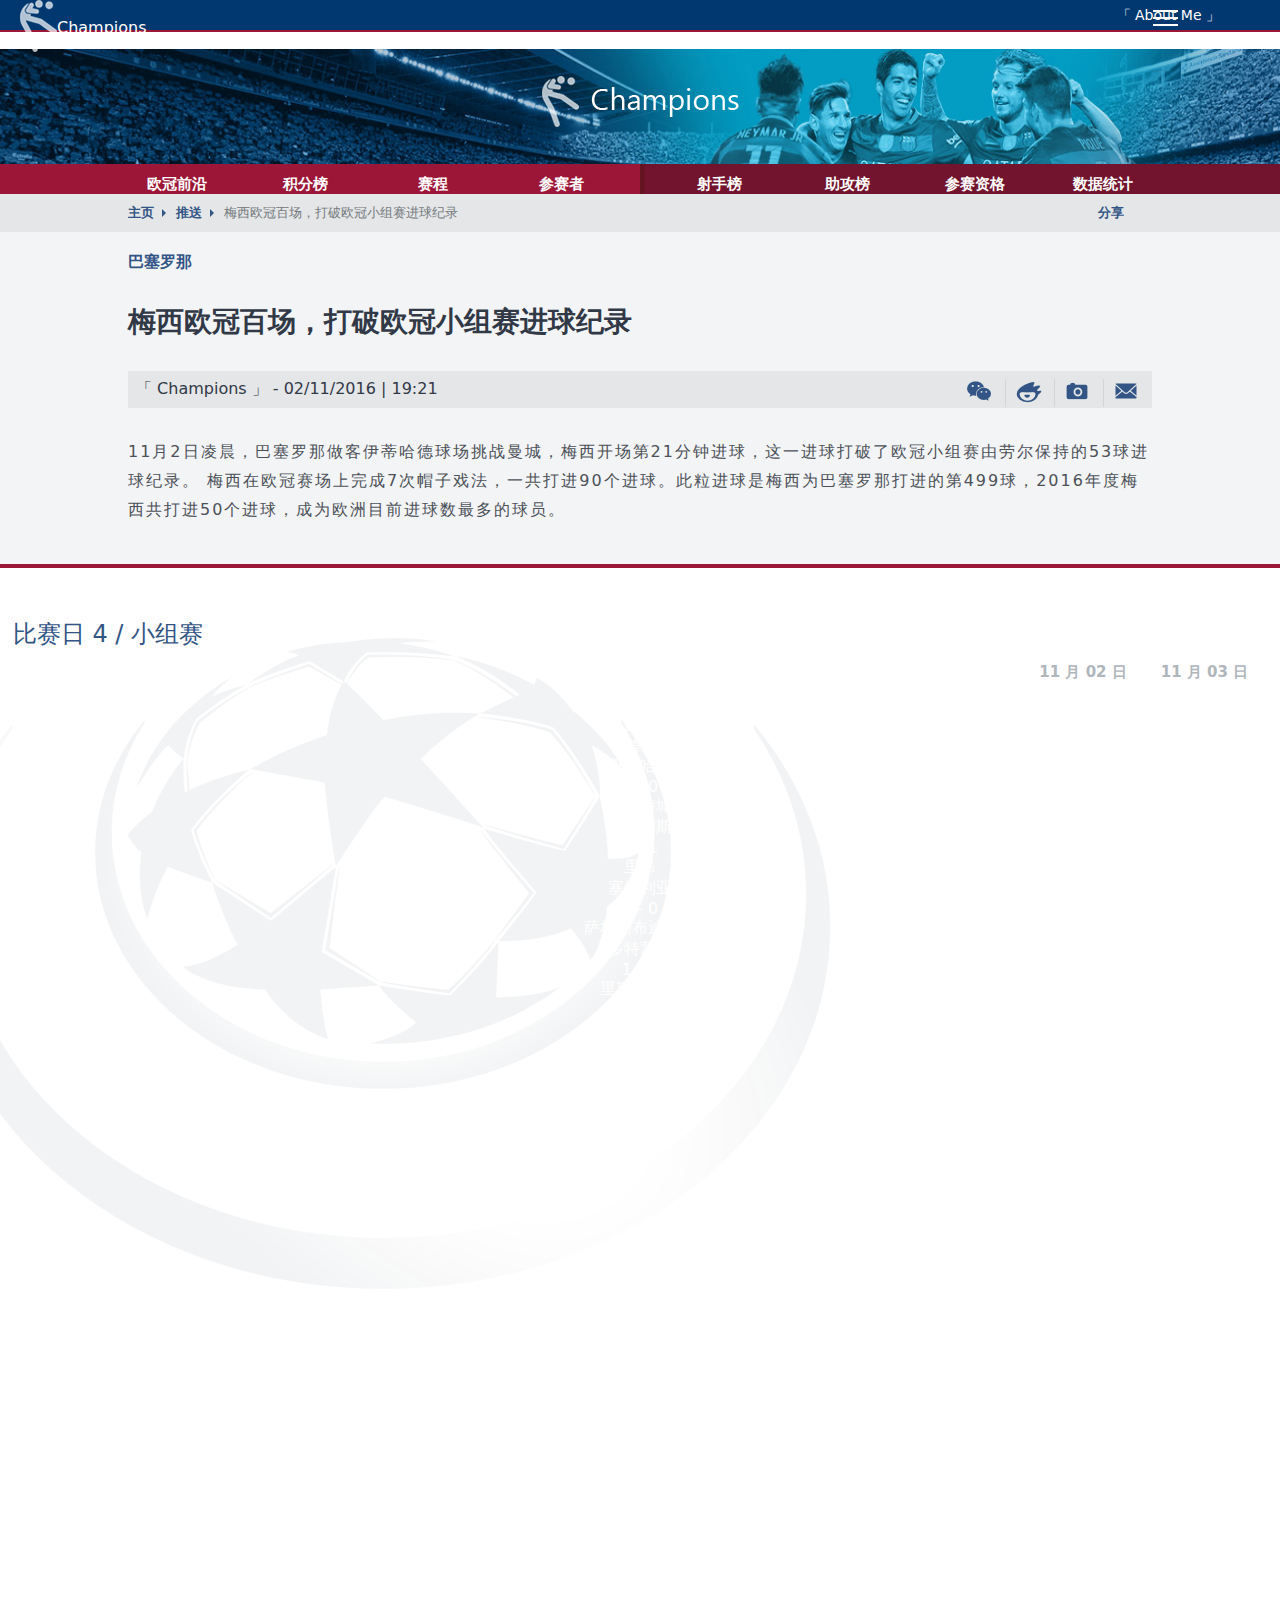
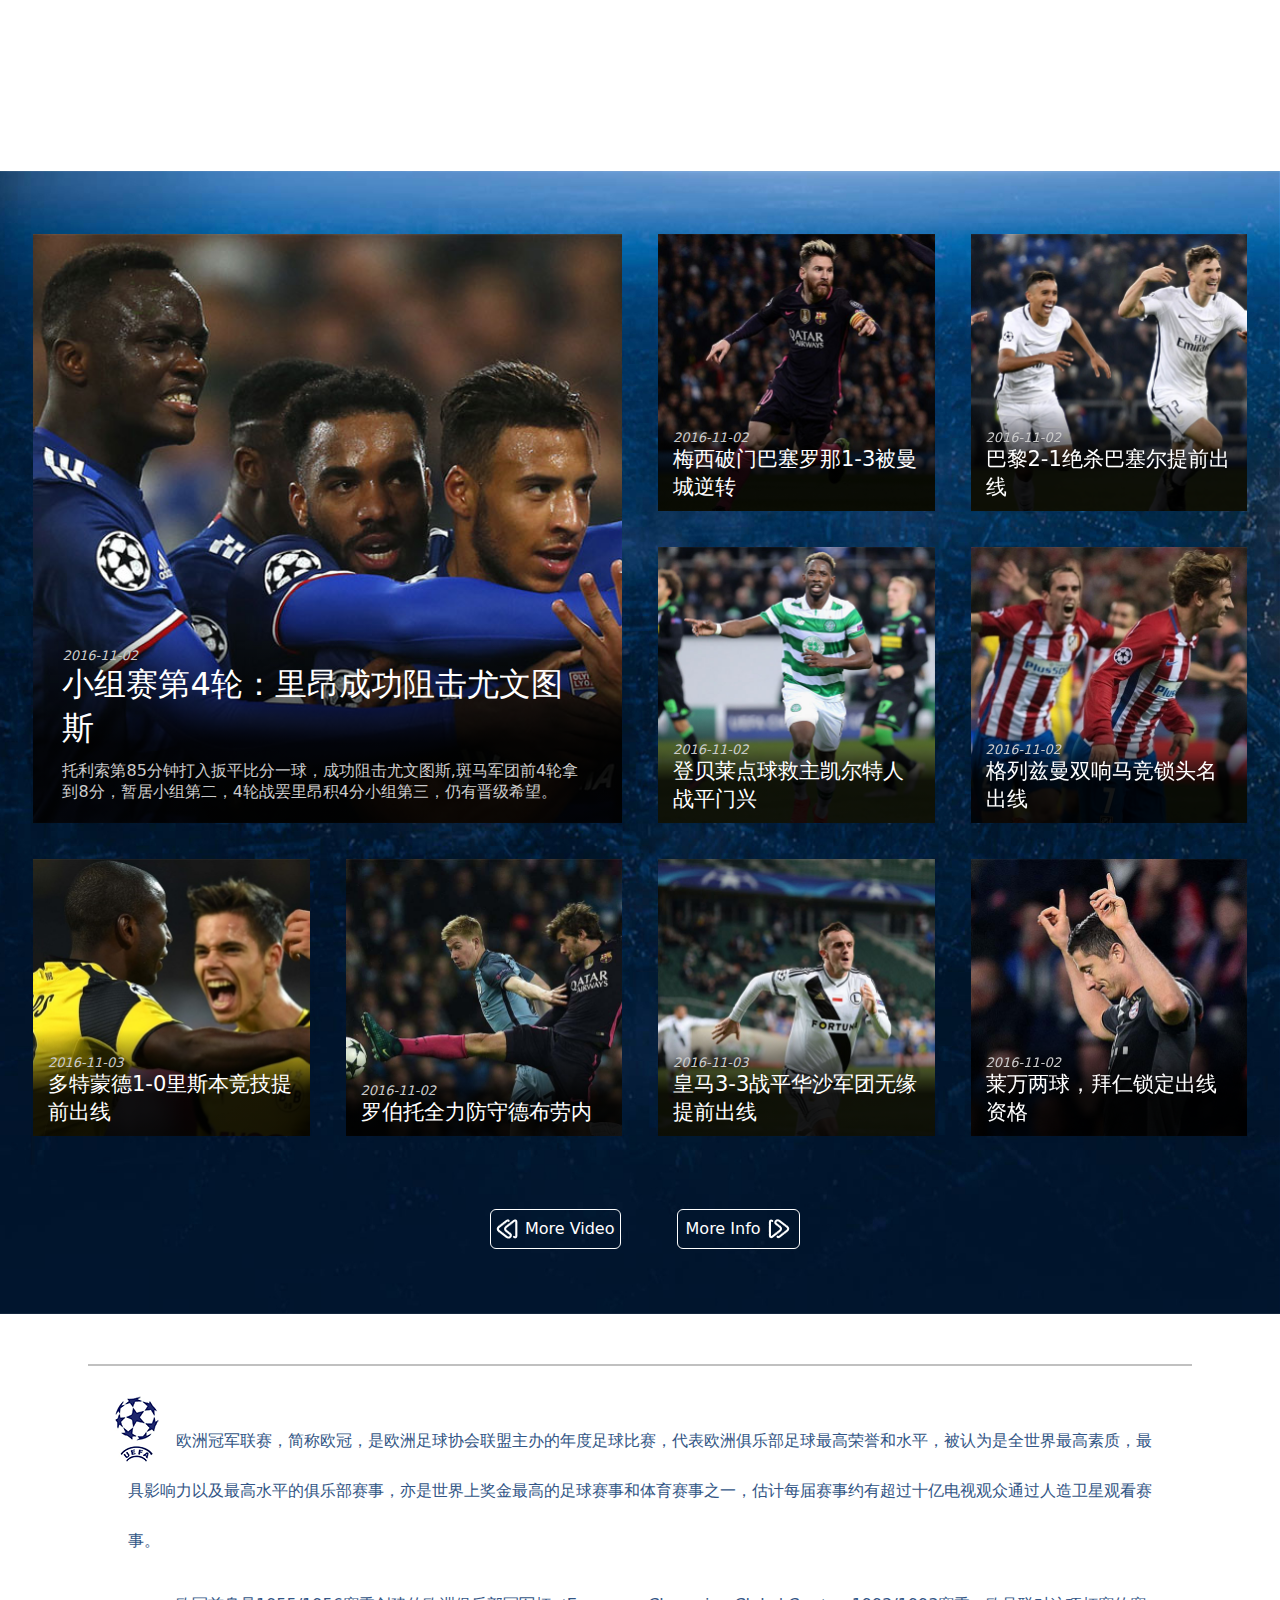
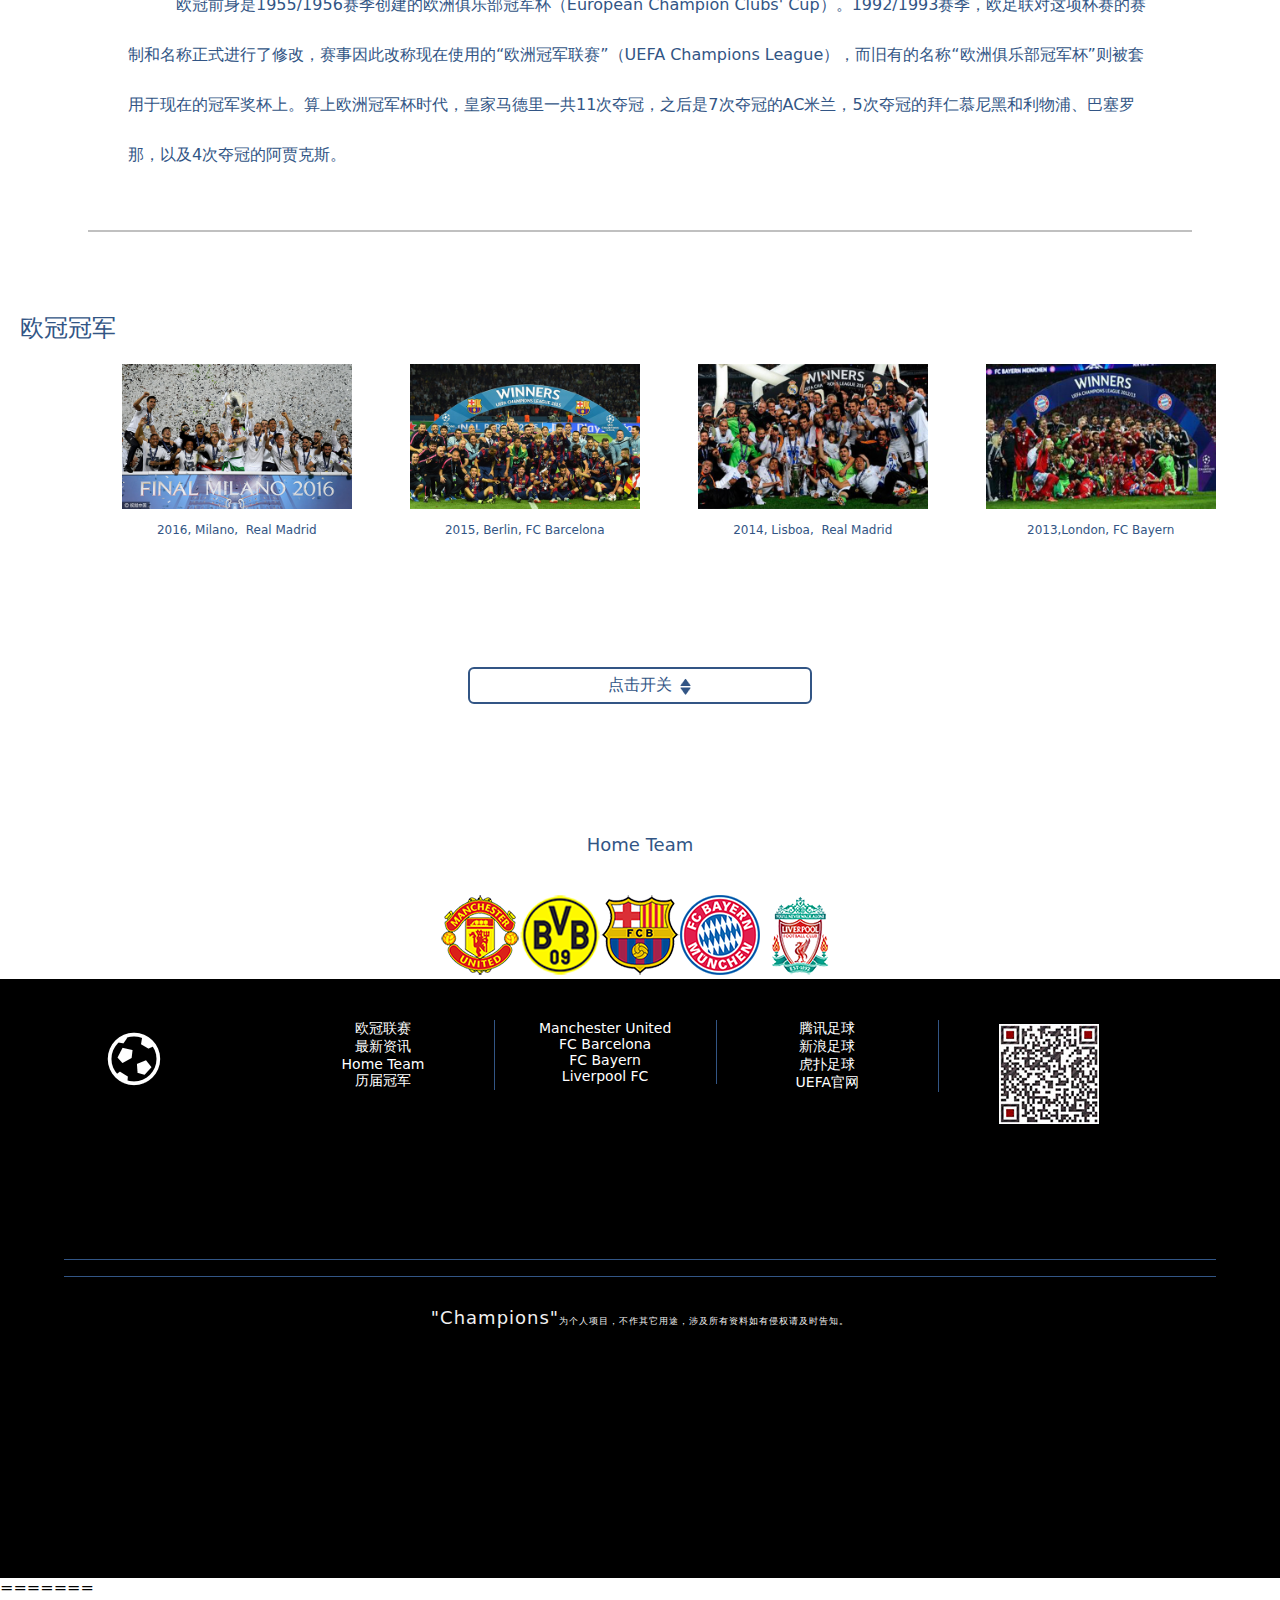
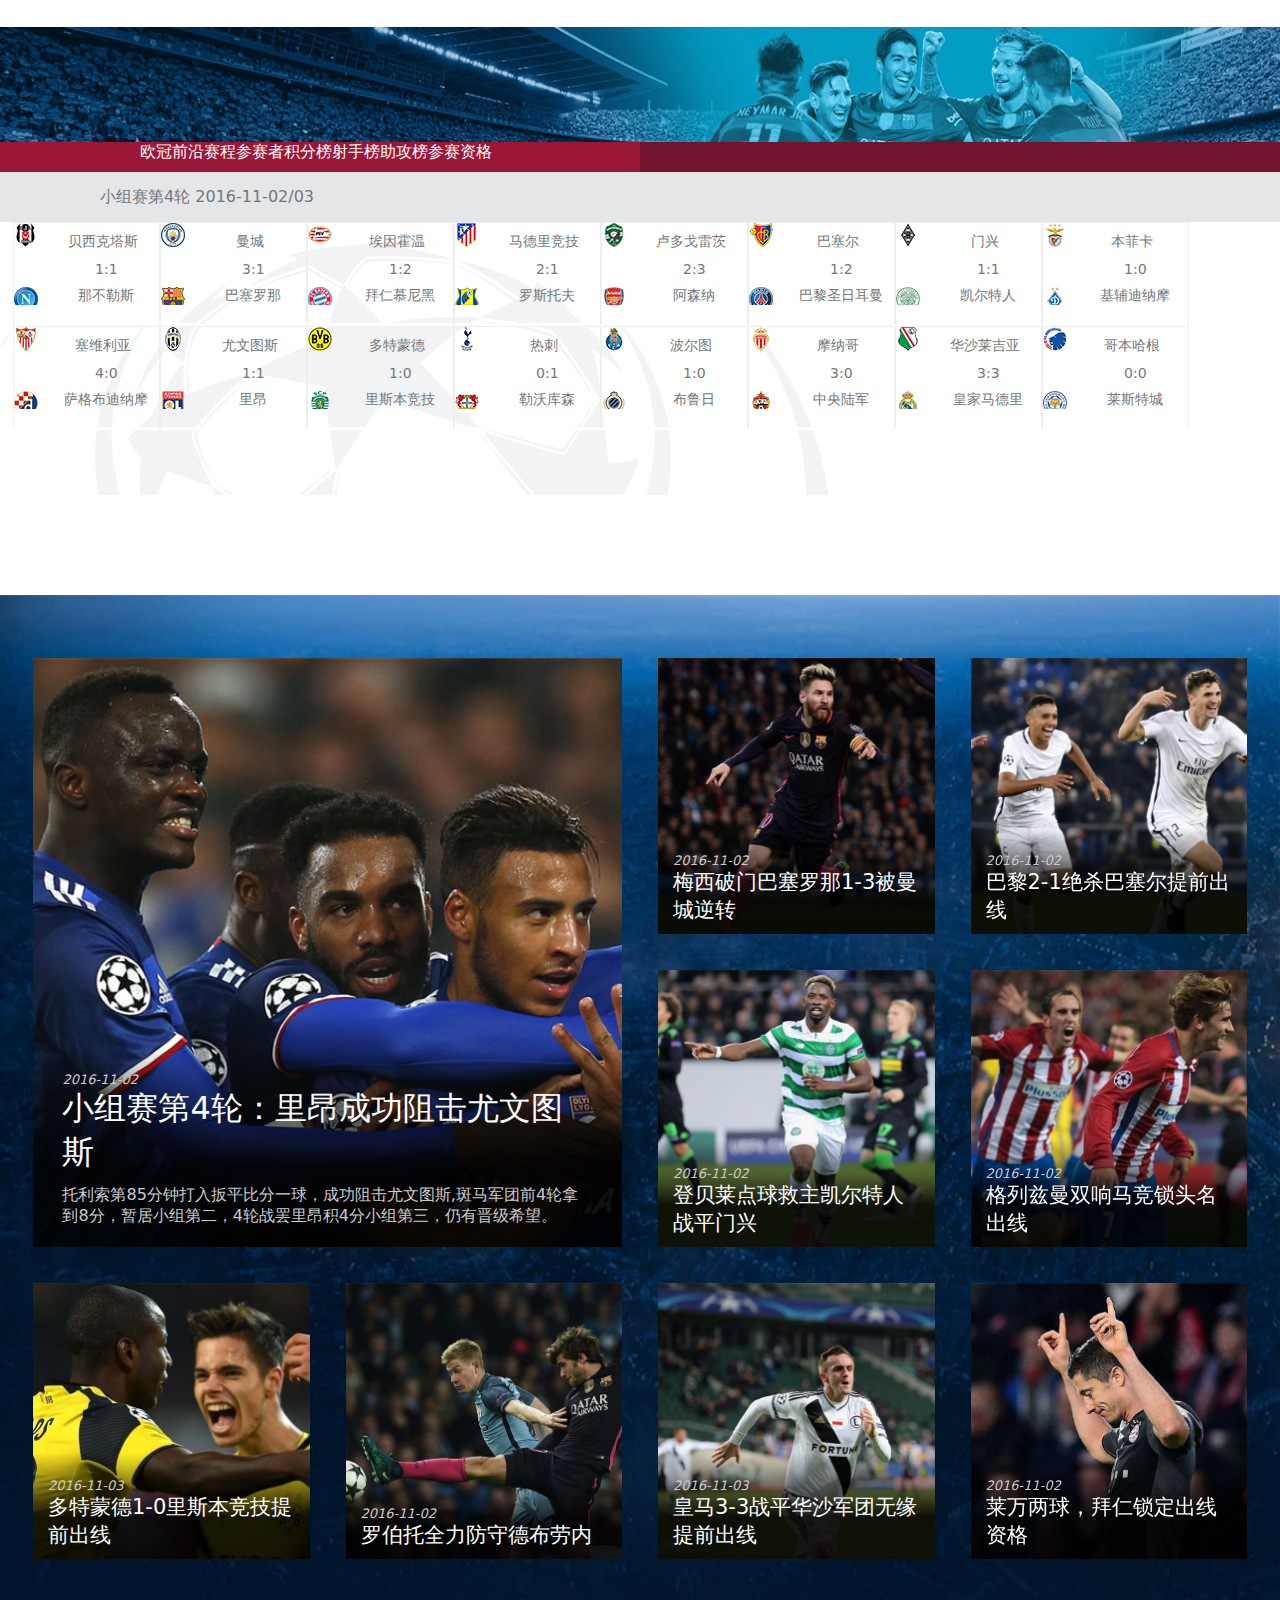
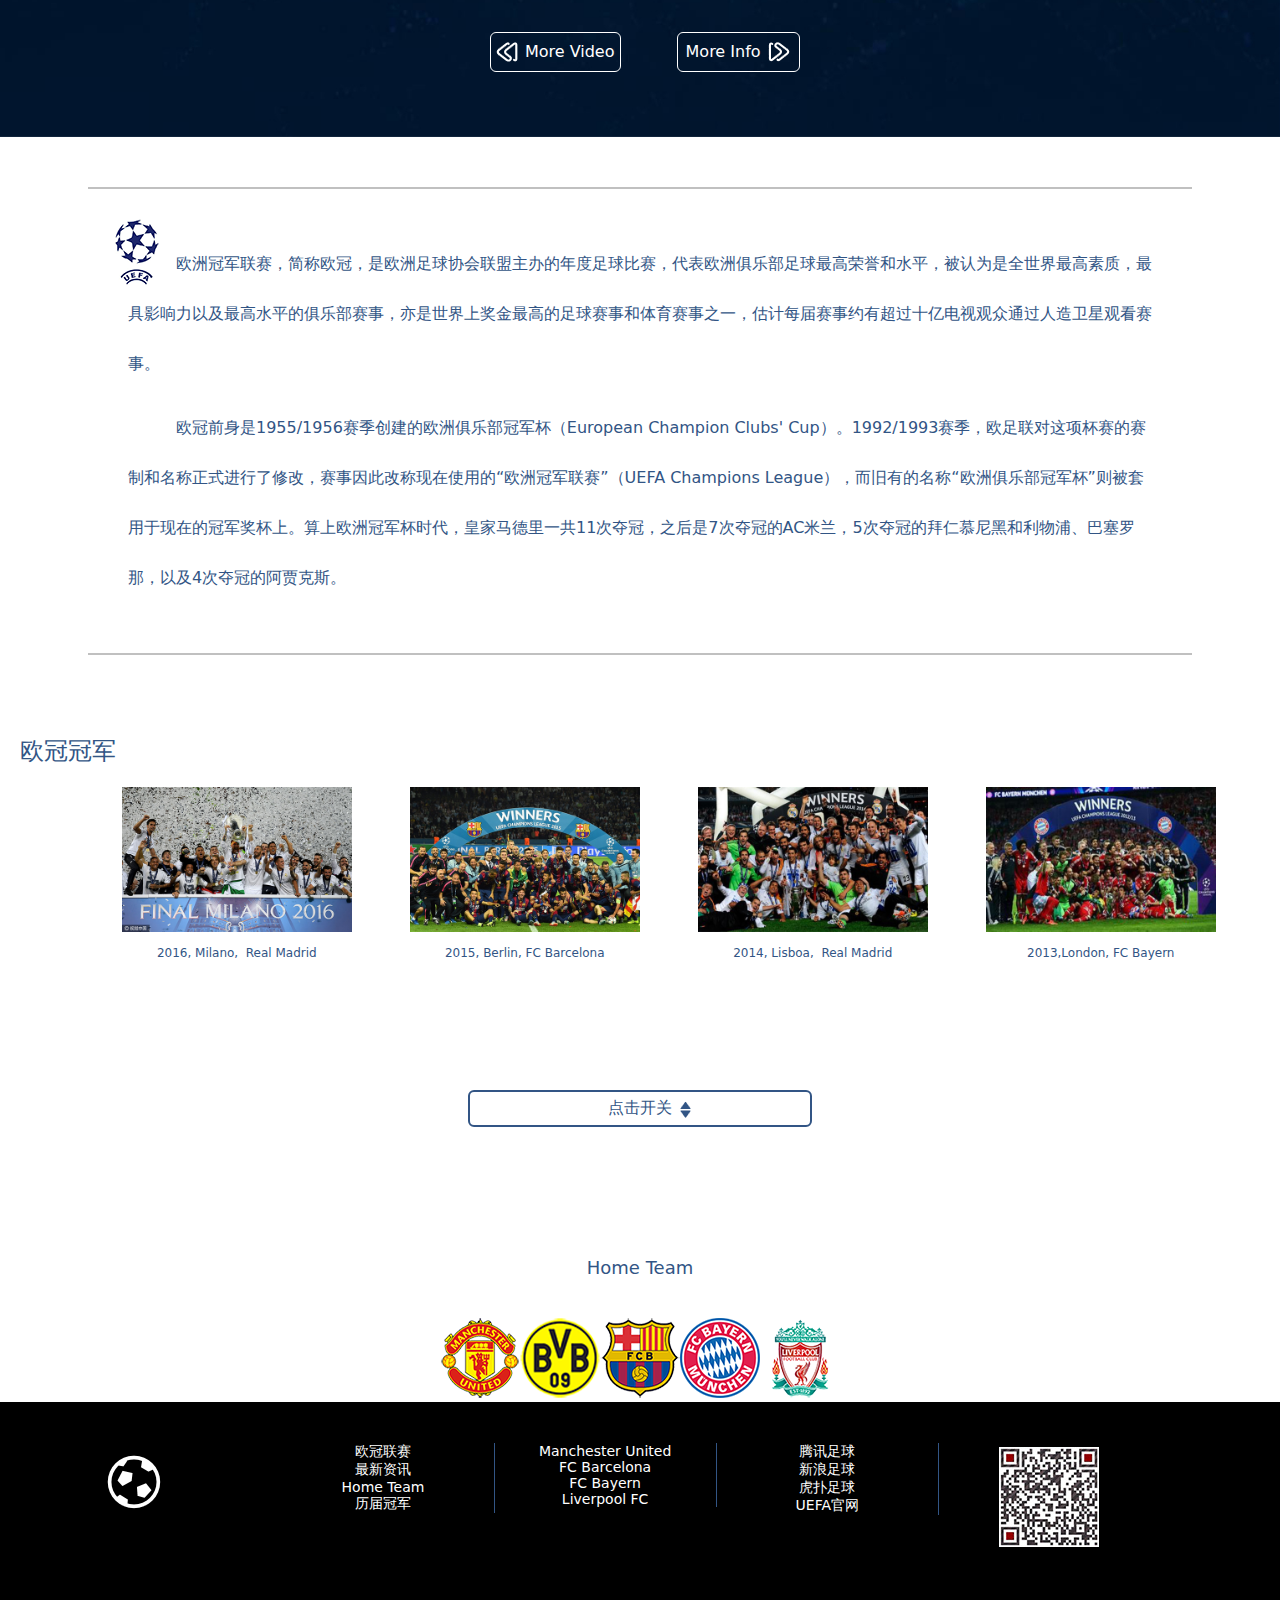
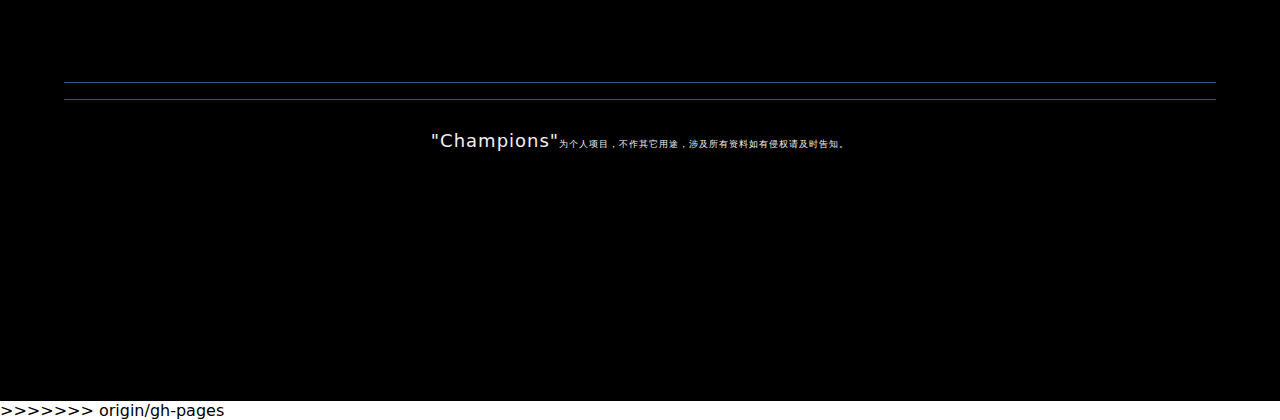
==== commit 7fdc1cd6: "Merge remote-tracking branch 'origin/gh-pages' into gh-pages" ====
--- a/homepage.html
+++ b/homepage.html
@@ -1,3 +1,4 @@
+<<<<<<< HEAD
 <!DOCTYPE html>
 <html lang="zh">
 <head>
@@ -673,4 +674,462 @@
     });
 </script>
 </body>
-</html>+</html>
+=======
+<!DOCTYPE html>
+<html lang="zh">
+<head>
+    <meta charset="UTF-8">
+    <title>Champions</title>
+    <link rel="stylesheet" type="text/css" href="css/common.css" />
+    <link rel="stylesheet" type="text/css" href="css/main.css"/>
+    <link rel="stylesheet" type="text/css" href="css/xq.css"/>
+    <link rel="stylesheet" type="text/css" href="css/wallop.css"/>
+    <link rel="stylesheet" type="text/css" href="css/zoomio.css" />
+    <link rel="stylesheet" type="text/css" href="css/jquery.fatNav.css" />
+</head>
+<body>
+<div class="headbar">
+    <div class="headlogo leftArea">
+    <img src="images/icon/headicon.png" alt="Champions" /><a href="#">Champions</a>
+    </div>
+    <div class="rightArea">
+        <span class="aboutMe">「 About Me 」</span>
+        <div class="fat-nav">
+            <div class="fat-nav__wrapper">
+                <ul>
+                    <li><a href="#">Programmer： 李博林</a></li>
+                    <li><a href="#">School： 山东理工大学</a></li>
+                    <li><a href="#">Tel： 18643599279</a></li>
+                    <li><a href="#">E-mail： libolin1993@outlook.com</a></li>
+                    <li class="lastContant"><a href="#">「 Champions 」 为个人项目，不作其它用途，部分资料来源「 欧洲足球冠军联赛 - 中文官网 」、「 Futbol Club Barcelona 」，涉及版权问题请及时与笔者联系，对您造成的不便表示歉意。更多功能，敬请期待...</a></li>
+                </ul>
+            </div>
+        </div>
+        <!--<a href="#" onclick="fun2()">「关于本页」</a><a href="#wechatQRcode" onclick="fun1()">「关于作者」</a>-->
+    </div>
+</div>
+<div class="headimg">
+</div>
+<div class="xq_bag" id="bar5">
+    <ul class="xq_navbar">
+        <li class="xq_navli"><a href="#">欧冠前沿</a></li>
+        <li class="xq_navli"><a href="#">赛程</a></li>
+        <li class="xq_navli"><a href="#">参赛者</a></li>
+        <li class="xq_navli"><a href="#">积分榜</a></li>
+        <li class="xq_navli"><a href="#">射手榜</a></li>
+        <li class="xq_navli"><a href="#">助攻榜</a></li>
+        <li class="xq_navli"><a href="#">参赛资格</a></li>
+    </ul>
+</div>
+<div class="topBar">
+    小组赛第4轮 2016-11-02/03
+</div>
+<div class="topMatch">
+    <div class="Wallop">
+        <div class="Wallop-list">
+            <div class="Wallop-item">
+                <ul class="Matchitem">
+                    <li><div class="team1 bxkts">贝西克塔斯</div>
+                        <div class="matchTime">1:1</div>
+                        <div class="team2 Napoli">那不勒斯</div>
+                    </li>
+                    <li>
+                        <div class="team1 Manchester">曼城</div>
+                        <div class="matchTime">3:1</div>
+                        <div class="team2 Barcelona">巴塞罗那</div>
+                    </li>
+                    <li>
+                        <div class="team1 Eindhoven">埃因霍温</div>
+                        <div class="matchTime">1:2</div>
+                        <div class="team2 BAYERN">拜仁慕尼黑</div>
+                    </li>
+                    <li><div class="team1 AtleticoMadrid">马德里竞技</div>
+                        <div class="matchTime">2:1</div>
+                        <div class="team2 LSTF">罗斯托夫</div>
+                    </li>
+                    <li><div class="team1 PFC">卢多戈雷茨</div>
+                        <div class="matchTime">2:3</div>
+                        <div class="team2 Arsenal">阿森纳</div>
+                    </li>
+                    <li><div class="team1 BCE">巴塞尔</div>
+                        <div class="matchTime">1:2</div>
+                        <div class="team2 Paris">巴黎圣日耳曼</div>
+                    </li>
+                    <li>
+                        <div class="team1 Monchengladbach">门兴</div>
+                        <div class="matchTime">1:1</div>
+                        <div class="team2 Celtic">凯尔特人</div>
+                    </li>
+                    <li>
+                        <div class="team1 Benfica">本菲卡</div>
+                        <div class="matchTime">1:0</div>
+                        <div class="team2 FCDinamo">基辅迪纳摩</div>
+                    </li>
+                </ul>
+            </div>
+            <div class="Wallop-item">
+                <ul class="Matchitem">
+                <li>
+                    <div class="team1 Sevilla">塞维利亚</div>
+                    <div class="matchTime">4:0</div>
+                    <div class="team2 SGLB">萨格布迪纳摩</div>
+                </li>
+                <li>
+                    <div class="team1 Juventus">尤文图斯</div>
+                    <div class="matchTime">1:1</div>
+                    <div class="team2 Lyonnais">里昂</div>
+                </li>
+                <li>
+                    <div class="team1 Dortmund">多特蒙德</div>
+                    <div class="matchTime">1:0</div>
+                    <div class="team2 Portugal">里斯本竞技</div>
+                </li>
+                <li><div class="team1 Tottenham">热刺</div>
+                    <div class="matchTime">0:1</div>
+                    <div class="team2 Leverkusen">勒沃库森</div>
+                </li>
+                <li><div class="team1 Porto">波尔图</div>
+                    <div class="matchTime">1:0</div>
+                    <div class="team2 Brugge">布鲁日</div>
+                </li>
+                <li><div class="team1 Monaco">摩纳哥</div>
+                    <div class="matchTime">3:0</div>
+                    <div class="team2 Moscow">中央陆军</div>
+                </li>
+                <li><div class="team1 Warszawa">华沙莱吉亚</div>
+                    <div class="matchTime">3:3</div>
+                    <div class="team2 RealMadrid">皇家马德里</div>
+                </li>
+                <li><div class="team1 Copenhagen">哥本哈根</div>
+                    <div class="matchTime">0:0</div>
+                    <div class="team2 LeicesterCity">莱斯特城</div>
+                </li>
+            </ul>
+            </div>
+        </div>
+        <div class="btnArea">
+             <div class="matchBtn">
+                <button class="Wallop-buttonPrevious"></button>
+                 <button class="Wallop-buttonNext"></button>
+             </div>
+        </div>
+    </div>
+</div>
+<div class="showPic" id="zxzx">
+    <table class="picContainer">
+        <tr>
+            <td colspan="2" rowspan="2">
+                <div class="avatar">
+                    <img src="images/showPic/pic1.jpg" />
+                    <div class="picTitle">
+                        <div class="titleBox bigPic">
+                            <div class="picTime">
+                                2016-11-02
+                            </div>
+                            <div class="bottomTitle bigPic_title">
+                                小组赛第4轮：里昂成功阻击尤文图斯
+                            </div>
+                            <div class="titleContant">
+                                托利索第85分钟打入扳平比分一球，成功阻击尤文图斯,斑马军团前4轮拿到8分，暂居小组第二，4轮战罢里昂积4分小组第三，仍有晋级希望。
+                            </div>
+                        </div>
+                    </div>
+                </div>
+            </td>
+            <td>
+                <div class="avatar">
+                    <img src="images/showPic/pic2.jpg" />
+                    <div class="picTitle">
+                        <div class="titleBox">
+                            <div class="picTime">
+                                2016-11-02
+                            </div>
+                            <div class="bottomTitle">
+                                梅西破门巴塞罗那1-3被曼城逆转
+                            </div>
+                        </div>
+                    </div>
+                </div>
+            </td>
+            <td>
+                <div class="avatar">
+                    <img src="images/showPic/pic3.jpg" />
+                    <div class="picTitle">
+                        <div class="titleBox">
+                            <div class="picTime">
+                                2016-11-02
+                            </div>
+                            <div class="bottomTitle">
+                                巴黎2-1绝杀巴塞尔提前出线
+                            </div>
+                        </div>
+                    </div>
+                </div>
+            </td>
+        </tr>
+        <tr>
+            <td>
+                <div class="avatar">
+                    <img src="images/showPic/pic4.jpg" />
+                    <div class="picTitle">
+                        <div class="titleBox">
+                            <div class="picTime">
+                                2016-11-02
+                            </div>
+                            <div class="bottomTitle">
+                                登贝莱点球救主凯尔特人战平门兴
+                            </div>
+                        </div>
+                    </div>
+                </div>
+            </td>
+            <td>
+                <div class="avatar">
+                    <img src="images/showPic/pic5.jpg" />
+                    <div class="picTitle">
+                        <div class="titleBox">
+                            <div class="picTime">
+                                2016-11-02
+                            </div>
+                            <div class="bottomTitle">
+                                格列兹曼双响马竞锁头名出线
+                            </div>
+                        </div>
+                    </div>
+                </div>
+            </td>
+        </tr>
+        <tr>
+            <td>
+                <div class="avatar">
+                    <img src="images/showPic/pic6.jpg" />
+                    <div class="picTitle">
+                        <div class="titleBox">
+                            <div class="picTime">
+                                2016-11-03
+                            </div>
+                            <div class="bottomTitle">
+                                多特蒙德1-0里斯本竞技提前出线
+                            </div>
+                        </div>
+                    </div>
+                </div>
+            </td>
+            <td>
+                <div class="avatar">
+                    <img src="images/showPic/pic7.jpg" />
+                    <div class="picTitle">
+                        <div class="titleBox">
+                            <div class="picTime">
+                                2016-11-02
+                            </div>
+                            <div class="bottomTitle">
+                                罗伯托全力防守德布劳内
+                            </div>
+                        </div>
+                    </div>
+                </div>
+            </td>
+            <td>
+                <div class="avatar">
+                    <img src="images/showPic/pic8.jpg" />
+                    <div class="picTitle">
+                        <div class="titleBox">
+                            <div class="picTime">
+                                2016-11-03
+                            </div>
+                            <div class="bottomTitle">
+                                皇马3-3战平华沙军团无缘提前出线
+                            </div>
+                        </div>
+                    </div>
+                </div>
+            </td>
+            <td>
+                <div class="avatar">
+                    <img src="images/showPic/pic9.jpg" />
+                    <div class="picTitle">
+                        <div class="titleBox">
+                            <div class="picTime">
+                                2016-11-02
+                            </div>
+                            <div class="bottomTitle">
+                                莱万两球，拜仁锁定出线资格
+                            </div>
+                        </div>
+                    </div>
+                </div>
+            </td>
+        </tr>
+    </table>
+    <!--  <div class="picContainer">
+        <div class="container">
+             <div class="item avatar">
+                 <img src="images/showPic/012.jpg" alt="梅西"/><h2>梅西3球巴萨屠杀曼城</h2>
+             </div>
+             <div class="item avatar">
+                 <img src="images/showPic/02.jpg" alt="C罗两传"/><h2>C罗两传皇马大胜华沙军团</h2>
+             </div>
+             <div class="item avatar">
+                 <img src="images/showPic/03.jpg" alt="穆勒"/><h2>穆勒破门激情庆祝</h2>
+             </div>
+             <div class="item avatar">
+                 <img src="images/showPic/04.jpg" alt="卢卡斯"/><h2>卢卡斯进球巴黎胜</h2>
+             </div>
+             <div class="item avatar">
+                 <img src="images/showPic/05.jpg" alt="迪马利亚" /><h2>迪马利亚闪击得分</h2>
+             </div>
+             <div class="item avatar">
+                 <img src="images/showPic/06.jpg"alt="桑切斯"/><h2>桑切斯破门阿森纳大胜卢戈雷茨</h2>
+             </div>
+             <div class="item avatar">
+                 <img src="images/showPic/07.jpg" alt="卡拉斯科"/><h2>卡拉斯科得分马竞小胜对手</h2>
+             </div>
+             <div class="item avatar">
+                 <img src="images/showPic/08.jpg" alt="莱万"/><h2>莱万进球拜仁胜埃因霍温</h2>
+             </div>
+             <div class="item avatar">
+                 <img src="images/showPic/09.jpg" alt="多特蒙德"/><h2>多特蒙德战胜里斯本竞技</h2>
+             </div>
+         </div>-->
+        <div class="picBtn">
+            <a class="morePic btnLeft" href="#showThis"  onclick="fun1()">More Video </a>
+            <a class="morePic btnRight" href="#showThis"  onclick="fun1()">More Info </a>
+        </div>
+</div>
+<div class="textArea">
+    <div class="textLine" id="ogls">
+    <p>欧洲冠军联赛，简称欧冠，是欧洲足球协会联盟主办的年度足球比赛，代表欧洲俱乐部足球最高荣誉和水平，被认为是全世界最高素质，最具影响力以及最高水平的俱乐部赛事，亦是世界上奖金最高的足球赛事和体育赛事之一，估计每届赛事约有超过十亿电视观众通过人造卫星观看赛事。</p>
+    <p>欧冠前身是1955/1956赛季创建的欧洲俱乐部冠军杯（European Champion Clubs' Cup）。1992/1993赛季，欧足联对这项杯赛的赛制和名称正式进行了修改，赛事因此改称现在使用的“欧洲冠军联赛”（UEFA Champions League），而旧有的名称“欧洲俱乐部冠军杯”则被套用于现在的冠军奖杯上。算上欧洲冠军杯时代，皇家马德里一共11次夺冠，之后是7次夺冠的AC米兰，5次夺冠的拜仁慕尼黑和利物浦、巴塞罗那，以及4次夺冠的阿贾克斯。</p>
+    </div>
+</div>
+<div class="matchVideo" id="champions">
+    <div class="videoHead"> 欧冠冠军</div>
+    <div class="videoArea" >
+        <ul class="videoList">
+            <li ><a href="###"><img  src="images/video1.jpg" alt="2106Champions" title="2016,Real Madrid"/><span>2016, Milano, &nbspReal Madrid</span></a></li>
+            <li id="moreHere"><a href="###"><img  src="images/video2.jpg" alt="2105Champions" title="2015,FC Barcelona"/><span>2015, Berlin, FC Barcelona</span></a></li>
+            <li><a href="###"><img  src="images/video3.jpg" alt="2104Champions" title="2014,Real Madrid"/><span>2014, Lisboa, &nbspReal Madrid</span></a></li>
+            <li ><a href="###"><img  src="images/video4.jpg" alt="2103Champions" title="2013,FC Bayern"/><span>2013,London, FC Bayern </span></a></li>
+            <div class="hiddenVideo">
+                <li><a href="###"><img  src="images/video5.jpg" alt="2102Champions" title="2012,Munich,Chelsea"/><span>2012, Munich,Chelsea</span></a></li>
+                <li><a href="###"><img  src="images/video6.jpg" alt="2101Champions" title="2011,FC Barcelona"/><span>2011,London,FC Barcelona</span></a></li>
+                <li><a href="###"><img  src="images/video7.jpg" alt="2100Champions" title="2010,Inter Milano"/><span>2010, Madrid,Inter Milano</span></a></li>
+                <li><a href="###"><img  src="images/video8.jpg" alt="2009Champions" title="2009,FC Barcelona "/><span> 2009, &nbsp&nbspRome,FC Barcelona </span></a></li>
+                <li><a href="###"><img  src="images/video9.jpg" alt="2008Champions" title="2008,Manchester United"/><span>2008, Moscow,Manchester United</span></a></li>
+                <li><a href="###"><img  src="images/video10.jpg" alt="2007Champions" title="2007,Associazione Calcio Milan"/><span>2007, Athens,Associazione Calcio Milan</span></a></li>
+                <li><a href="###"><img  src="images/video11.jpg" alt="2006Champions" title="2006,FC Barcelona"/><span>2006, &nbspParis,FC Barcelona</span></a></li>
+                <li><a href="###"><img  src="images/video12.jpg" alt="2005Champions" title="2005,Istanbul,Liverpool"/><span>2005,Istanbul,Liverpool</span></a></li>
+            </div>
+        </ul>
+        <a href="#moreHere" class="moreVideo" >点击开关 </a>
+    </div>
+</div>
+<div class="myTeam" id="homeTeam">
+    Home Team
+    <ul>
+        <li class="myteam1"><a href="http://www.manunited.com.cn/"><img src="images/icon/ManchesterUnited.png" alt="ManchesterUnited" title="ManchesterUnited"/></a></li>
+        <li class="myteam2"><a href="http://www.bvb.de/"><img src="images/icon/BorussiaDortmund.png"alt="BorussiaDortmund" /></a></li>
+        <li class="myteam3"><a href="http://sports.qq.com/isocce/barcelonafc/"><img src="images/icon/FCBarcelona.png" alt="FCBarcelona"/></a></li>
+        <li class="myteam4"><a href="http://www.fcbayern.cn/"><img src="images/icon/FCBAYERN.png" alt="FCBAYERN"/></a></li>
+        <li class="myteam5"><a href="http://cn.liverpoolfc.com/"><img src="images/icon/LiverpoolFC.png" alt="LiverpoolFC"/></a></li>
+    </ul>
+</div>
+<div class="footer" id="wechatQRcode">
+    <div class="footerContainer">
+        <div class="footballIcon fl"></div>
+        <div class="footerTop fr">
+            <div class="footerContent fl rightLine">
+                <a href="#ogls">欧冠联赛</a><br />
+                <a href="#zxzx">最新资讯</a><br />
+                <a href="#homeTeam">Home Team</a><br />
+                <a href="#champions">历届冠军</a><br />
+            </div>
+            <div class="footerContent fl rightLine">
+                <a href="http://www.manunited.com.cn/">Manchester United</a><br />
+                <a href="http://sports.qq.com/isocce/barcelonafc/">FC Barcelona</a><br />
+                <a href="http://www.fcbayern.cn/">FC Bayern</a><br />
+                <a href="http://cn.liverpoolfc.com/">Liverpool FC</a><br />
+            </div>
+            <div class="footerContent fl rightLine">
+                <a href="http://sports.qq.com/ucl/">腾讯足球</a><br />
+                <a href="http://sports.sina.com.cn/g/championsleague/">新浪足球</a><br />
+                <a href="https://soccer.hupu.com/">虎扑足球</a><br />
+                <a href="http://www.uefa.com/">UEFA官网</a><br />
+            </div>
+            <div class="footerContent fl"><img src="images/QRcode.jpg" alt="myQRcode" /></div>
+        </div>
+    </div>
+    <div class="footerBottom">
+        <div class="bottomText">
+            <span class="bottomText1">"Champions"</span><span class="bottomText2">为个人项目，不作其它用途，涉及所有资料如有侵权请及时告知。</span>
+        </div>
+    </div>
+</div>
+    <script src="js/jquery-2.1.1.min.js" type="text/javascript"></script>
+    <script src="js/jquery.fatNav.js" type="text/javascript"></script>
+    <script src="js/xq_navbar.js" type="text/javascript"></script>
+    <script src="js/Wallop.min.js" type="text/javascript"></script>
+    <script src="js/jquery.focus-follow.js" type="text/javascript"></script>
+    <script src="js/jquery.row-grid.js" type="text/javascript"></script>
+
+<script>
+    $(document).ready(function () {
+        $(".container").rowGrid({itemSelector: ".item", minMargin: 24, maxMargin: 28, firstItemClass: "first-item" });
+    })
+    $.fatNav();
+    $(window).load(function(){
+        $("#bar5").xq_navbar({
+            "type": "underline",
+            "liwidth": "avg",
+            "bgcolor": "#9b1637",
+            "hcolor": "white"
+        });
+    });
+    $(function() {
+        $(".videoList img").focusFollow({
+            wrapper: '#wrapper',
+            color: '#325585',
+            opacity: 0.8,
+            margin_horizontal: 8,
+            margin_vertical: 8,
+            speed: 600,
+            timeout: 500
+        });
+    });
+    var wallopEl = document.querySelector('.Wallop');
+    var slider = new Wallop(wallopEl);
+    $(function() {
+        $(".moreVideo").bind("click", function () {
+            var $content = $(".hiddenVideo");
+            if ($content.is(":visible")) {
+                $content.hide(1000);
+            } else {
+                $content.show(1000);
+            }
+        })
+    });
+    </script>
+<script type="text/javascript">
+    $(document).ready(function() {
+        var topmenu = $(".headbar");
+        var topmenu_top = topmenu.offset().top;
+        reset_topmenu_top(topmenu, topmenu_top);
+        $(window).scroll(function() {
+            reset_topmenu_top(topmenu, topmenu_top);
+        });
+    });
+    function reset_topmenu_top(topmenu, topmenu_top) {
+        var document_scroll_top = $(document).scrollTop();
+        if (document_scroll_top > topmenu_top) {
+            topmenu.css('top', document_scroll_top);
+        }
+        if (document_scroll_top <= topmenu_top) {
+            topmenu.css('top', topmenu_top);
+        }
+    }
+</script>
+</body>
+</html>
+>>>>>>> origin/gh-pages
--- a/css/main.css
+++ b/css/main.css
@@ -1,502 +1,1167 @@
-*{outline: 0;padding: 0;margin: 0;border: 0;}
-body{ font-family: "Lucida Grande", "Lucida Sans Unicode", "Lucida Sans", "DejaVu Sans", Verdana, sans-serif; }
-.rightArea{float: right;}
-.leftArea{float: left;}
-/*顶部信息条*/
-.headbar{
-    position: absolute;
-    top:0;
-    left:0;
-    height: 30px;
-    width:100%;
-    margin: 0 auto;
-    clear: both;
-    background-color: #013870;
-    border-bottom: 2px solid #9b1637;
-    z-index: 998;
-}
-.headlogo{
-    padding-left: 20px;
-    height:30px;
-    color: #9b1637;
-}
-.headlogo img{
-    vertical-align: middle;
-    margin-bottom: 5px;
-}
-.headlogo a{
-    font-size: medium;
-}
-.headlogo a:hover{
-    color: aliceblue;
-}
-.aboutMe{
-    display: inline-block;
-    height: 30px;
-    line-height: 30px;
-    padding-right: 60px;
-    color: #fff;
-    font-size: 14px;
-    font-weight: lighter;
-}
-/*头部*/
-.headimg{
-    height: 115px;
-    background:url("../images/headimg.jpg") no-repeat center top;
-    background-size: 100% 100%;
-    overflow: hidden;
-    margin-top: 30px;
-}
-.xq_bag{
-	width: 100%px;
-	height: 30px;
-	overflow: hidden;
-	position: relative;
-    background-color: #9b1637;
-}
-.xq_navbar{
-	width: 1000px;
-    margin-left: auto;
-    margin-right: auto;
-	height: 30px;
-	overflow: hidden;
-	box-sizing: border-box;
-	box-sizing:inherit;
-}
-.xq_navli{
-	list-style: none;
-	display: inline-block;
-	color: #fff;
-	box-sizing:inherit;
-	text-align: center;
-	float: left;
-}
-.xq_navli a{
-	display: block;
-	color: current color;
-	text-decoration: none;
-}
-.xq_move{
-	transition:all .3s ease-in-out;
-	position:absolute;
-}
-/*比赛信息条*/
-.topBar{
-    height: 50px;
-    line-height: 50px;
-    background-color: #e4e6e7;
-    color: #74777b;
-    padding-left:100px ;
-    overflow: hidden;
-}
-.topMatch{
-    padding: 0;
-    margin: 0;
-    text-align: center;
-}
-.Matchitem{
-    overflow: hidden;
-    zoom: 1;
-    width:98%;
-    margin-left: auto;
-    margin-right: auto;
-}
-.Matchitem li{
-    float: left;
-    width: 145px;
-    height: 90px;
-    border: 1px #eeeeee solid;
-    border-bottom: medium solid white;
-    padding-top: 10px;
-    font-size: 14px;
-    color: #74777b;
-    cursor: pointer;
-}
-@media screen and (min-width:1366px){
-    .Matchitem li{width: 12%;}
-}
-.Matchitem li:hover{
-    background-color:#eeeeee ;
-}
-.Matchitem li .team1{
-    padding: 10px 20px 20px 54px;
-    margin-top: -10px;
-}
-.Matchitem li .matchTime{
-    margin-top: -10px;
-    padding-left: 40px;
-}
-.Matchitem li .team2{
-    margin-top: 10px;
-    padding-left: 40px;
-}
-.btnArea{
-    text-align: center;
-}
-.matchBtn{
-    margin-top: 30px;
-}
-.matchBtn button.Wallop-buttonPrevious{
-    cursor:pointer;
-    width: 32px;
-    height:32px;
-    background: url("../images/icon/leftBefore.png") no-repeat center center;
-    margin-right: 10px;
-}
-.matchBtn button.Wallop-buttonPrevious:hover{
-    background: url("../images/icon/leftAfter.png") no-repeat center center;
-}
-.matchBtn button.Wallop-buttonPrevious:active{
-    background: url("../images/icon/leftActive.png") no-repeat center center;
-}
-.matchBtn button.Wallop-buttonNext{
-    cursor:pointer;
-    width: 32px;
-    height:32px;
-    background: url("../images/icon/rightBefore.png") no-repeat center center;
-}
-.matchBtn button.Wallop-buttonNext:hover{
-    background: url("../images/icon/rightAfter.png") no-repeat center center;
-}
-.matchBtn button.Wallop-buttonNext:active{
-    background: url("../images/icon/rightActive.png")no-repeat center center;
-}
-
-/*图片展示区*/
-.showPic{
-    margin-top: 100px;
-    background:url("../images/picBoximg.jpg") right center no-repeat;
-    background-size:100% 100% ;
-    width:100%;
-    padding-top: 30px;
-    padding-bottom: 20px;
-    height: auto;
-}
-.picContainer{
-    border-spacing:30px ;
-    width: 100%;
-    margin: 0 auto;
-}
-td{
-    width: 260px;
-    overflow: hidden;
-
-}
-/*图片特效*/
-.avatar{
-    border:3px solid rgba(0,0,0,0);
-    overflow: hidden;
-    position: relative;
-    cursor: pointer;
-}
-.avatar:hover{
-    border: 3px solid #55c4f4;
-    transition:border 0.8s;
-    -moz-transition:border 0.8s; /* Firefox 4 */
-    -webkit-transition:border 0.8s; /* Safari and Chrome */
-    -o-transition:border 0.8s; /* Opera */
-}
-.avatar img {
-    display: block;
-    overflow: hidden;
-    width: 100%;
-    z-index: 1;
-    transform: scale(1);
-    transition: all 1s ease 0s;
-    -webkit-transform: scale(1);
-    -webkit-transform: all 1s ease 0s;
-}
-.avatar:hover img {
-    transform: scale(1.3);
-    transition: all 1s ease 0s;
-    -webkit-transform: scale(1.3);
-    -webkit-transform: all 1s ease 0s;
-}
-div.picTitle{
-    position: absolute;
-    left:0;
-    bottom:0;
-    width: 100%;
-    z-index: 12;
-    margin-right: 4px;
-    background-image: linear-gradient(to bottom, rgba(0, 0, 0, 0), rgba(0, 0, 0, 0.9) 60%);
-   background-image: -webkit-linear-gradient( to bottom, rgba(0,0, 0, 0) , rgba(0,0, 0, 0.9) 60%);
-    background-image: -moz-linear-gradient( to bottom, rgba(0,0, 0, 0) , rgba(0,0, 0, 0.9) 60%);
-    background-image: -o-linear-gradient( to bottom, rgba(0,0, 0, 0) , rgba(0,0, 0, 0.9) 60%);
-    overflow: hidden;
-}
-.bigPic{
-    padding-bottom: 15px;
-}
-.titleContant{
-    color:#cbcbcb ;
-}
-.titleBox{
-    width: 90%;
-    margin: 0 auto;
-    padding: 25px 15px 0 15px;
-}
-.picTime{
-    font-size: 13px;
-    font-style: italic;
-    font-weight: lighter;
-    color: #cbcbcb;
-}
-.bottomTitle{
-    color: #fff;
-    font-size: 21px;
-    font-weight: lighter;
-    padding-bottom: 10px;
-}
-.bigPic{
-    padding-bottom: 20px;
-}
-.bigPic_title{
-    font-size: 32px;
-}
-/*更多按钮*/
-.picBtn{
-    overflow: hidden;
-    zoom: 1;
-    width: 100%;
-    height: 45px;
-    margin:40px auto;
-    text-align: center;
-}
-.showPic a.morePic{
-    display: inline-block;
-    color: white;
-    width:110px;
-    height:38px;
-    line-height: 38px;
-    border: solid 1px white;
-    margin-right: 20px;
-    margin-left: 30px;
-    transition: background-color 0.7s;
-    -moz-transition:background-color 0.7s; /* Firefox 4 */
-    -webkit-transition:background-color 0.7s; /* Safari and Chrome */
-    -o-transition:background-color 0.7s; /* Opera */
-}
-.showPic a.btnLeft{
-    text-align: right;
-    padding-right: 6px;
-    padding-left: 10px;
-    background: url("../images/icon/toLeft.png") no-repeat 5px center;
-    width: 113px;
-    border-radius:6px;
-}
-.showPic a.btnLeft:hover{
-    background-color:#55c4f4;
-    border: 1px solid #55c4f4;
-    border-radius:8px;
-}
-.showPic a.btnRight{
-    text-align: left;
-    padding-left: 8px;
-    background: url("../images/icon/toRight.png") no-repeat 90px center;
-    width: 113px;
-    border-radius:6px;
-}
-.showPic a.btnRight:hover{
-    background-color:#55c4f4;
-    border: 1px solid #55c4f4;
-    border-radius:8px;
-}
-/*欧冠文字*/
-.textArea .textLine{
-    color: #325585;
-    font-weight: lighter;
-    width: 80%;
-    padding: 50px 40px;
-    line-height: 50px;
-    text-indent: 3em;
-    background: url("../images/icon/logoicon.png") no-repeat 10px 12px;
-    margin-top: 50px;
-    margin-bottom: 50px;
-    margin-right: auto;
-    margin-left: auto;
-    border-top: 2px solid #c0c0c0;
-    border-bottom: 2px solid #c0c0c0;
-    overflow: hidden;
-}
-.textArea .textLine p:last-child{
-    margin-top: 14px;
-}
-/*欧冠冠军*/
-.matchVideo{
-    clear: both;
-    overflow: auto;
-}
-.videoArea li:hover{
-    border: none;
-}
-.videoArea a:hover{
-    font-size: 16px;
-}
-.videoHead{
-    margin-top: 30px;
-    margin-left: 20px;
-    color: #325585;
-    font-size: 24px;
-    font-weight: lighter;
-}
-.videoArea img{
-    width:100%;
-    height: auto;
-}
-
-.videoArea ul.videoList{
-    width:90%;
-    margin:20px auto;
-    overflow:hidden;
-}
-.videoArea .videoList li{
-    text-align: center;
-    width: 20%;
-    float: left;
-    margin-bottom: 50px;
-    margin-left: 5%;
-}
-.videoArea li span{
-    display: inline-block;
-    height: 50px;
-    font-size: 12px;
-    font-weight: lighter;
-    padding-top: 0;
-    color: #325585;
-    overflow: hidden;
-}
-.videoArea li span:hover{
-    text-decoration: underline;
-}
-.moreVideo{
-    text-align: center;
-    clear: both;
-    color: #325585;
-    font-weight: normal;
-    display: block;/*dispaly:inline-block;*/
-    width:340px;
-    border: solid 2px #325585;
-    padding-top: 5px;
-    padding-bottom: 5px;
-    margin-left:auto;
-    margin-right: auto;
-    margin-top: 50px;
-    background-repeat: no-repeat;
-    background-position: 205px 8px;
-    background-image: url("../images/icon/morevideo.png");
-    border-radius: 6px;
-    transition: background-color 0.5s;
-    -moz-transition:background-color 0.5s; /* Firefox 4 */
-    -webkit-transition:background-color 0.5s; /* Safari and Chrome */
-    -o-transition:background-color 0.5s; /* Opera */
-}
-.hiddenVideo{
-    display: none;
-}
-.videoArea .moreVideo:hover{
-    background-color: #325585;
-    color: white;
-    border-radius: 8px;
-    background-image:url("../images/icon/morevideoAfter.png") ;
-}
-.myTeam{
-    margin-top: 100px;
-    padding-top: 30px;
-    text-align: center;
-    color: #325585;
-    font-weight: lighter;
-    font-size: 18px;
-}
-.myTeam ul{
-    width: 400px;
-    padding-top: 40px;
-    margin-left: auto;
-    margin-right: auto;
-}
-.myTeam li{
-    float: left;
-    border: none;
-}
-/*底部*/
-.footer{
-    clear: both;
-    background: black;
-    overflow: hidden;
-    text-align: center;
-    font-weight:lighter ;
-}
-.footerContainer{
-   /* background-color: yellow;*/
-    height: 240px;
-    width: 90%;
-    margin:40px auto;
-    margin-bottom: 16px;
-    border-bottom:1px solid #325585 ;
-    position: relative;
-
-}
-.footerContainer .footballIcon{
-    display: inline-block;
-    width: 118px;
-    height: 100px;
-    background: url("../images/icon/football1.png") no-repeat 40px 10px;
-    /*background-color: #9b1637;*/
-}
-.footerContainer .footballIcon:hover{
-    background: url("../images/icon/football2.png") no-repeat 48px 20px;
-}
-.footerTop{
-    border: 1px black solid;
-    width:80%;
-    position: absolute;
-    top:0;
-    left: 18%;
-}
-.rightLine{
-    border-right:1px solid #325585 ;
-}
-.footerContent{
-    width:24%;
-    margin-left: auto;
-    margin-right: auto;
-}
-.footerContent a:hover{
-    text-decoration: underline;
-    color: antiquewhite;
-}
-.footerContent img{
-    border: 4px solid black;
-    transition: border 0.5s;
-    border-radius: 4px;
-    -moz-transition:border 0.5s; /* Firefox 4 */
-    -webkit-transition:border 0.5s; /* Safari and Chrome */
-    -o-transition:border 0.5s; /* Opera */
-}
-.footerContent img:hover{
-    border: 4px solid antiquewhite;
-}
-.footerBottom{
-  /*  background-color: #3498DB;*/
-    width: 90%;
-    margin-left: auto;
-    margin-right: auto;
-    padding-top: 30px;
-    padding-bottom: 10px;
-    border-top: 1px solid #325585;
-}
-.footerBottom .bottomText{
-   /* background-color: #64448f;*/
-    width: 80%;
-    margin: 0 auto;
-    color: #eeeeee;
-}
-.bottomText1{
-    font-size: 18px;
-    color:#f1f1f1;
-}
-.bottomText2{
-    font-size:xx-small;
-    color:#f1f1f1;
-}
-
+<<<<<<< HEAD:css/main.css
+*{outline: 0;padding: 0;margin: 0;border: 0;}
+body{ font-family: "Lucida Grande", "Lucida Sans Unicode", "Lucida Sans", "DejaVu Sans", Verdana, sans-serif; }
+.rightArea{float: right;}
+.leftArea{float: left;}
+/*顶部信息条*/
+.headbar{
+    position: absolute;
+    top:0;
+    left:0;
+    height: 36px;
+    line-height: 36px;
+    width:100%;
+    margin: 0 auto;
+    background-color:#0f2a56;
+    border-bottom: 4px solid #9c1737;
+    z-index: 998;
+}
+.headText{
+    margin-left: 7%;
+    padding-left: 35px;
+    line-height: 38px;
+    font-size: 13px;
+    width:120px;
+    color: #fff;
+    background: url("../images/icon/cup.png") no-repeat 5px center;
+}
+.headText:hover{
+    background-color: #9c1737;
+}
+.midArea{
+    position: absolute;
+    right: 140px;
+    bottom: 0;
+    line-height: 10px;
+    overflow: hidden;
+}
+.midArea a{
+    display: inline-block;
+    height:36px;
+    width: 40px;
+}
+.midArea a:hover{
+    background-color: #9c1737;
+}
+.weibo{background: url("../images/icon/weibo.png") no-repeat center 5px;}
+.wechat{background: url("../images/icon/wechat.png") no-repeat center 5px;}
+.share{background: url("../images/icon/share.png") no-repeat center 5px;}
+.search{background: url("../images/icon/search.png") no-repeat center 5px;}
+/*头部*/
+.headimg{
+    margin-top:39px;
+    width: 100%;
+    height: 118px;
+    background: url("../images/headimg.jpg") no-repeat 50% 50% /cover;
+}
+.headimg .headicon{
+    display: block;
+    width: 216px;
+    padding-top:2%;
+    margin-left: auto;
+    margin-right: auto;
+}
+.headimg a{
+    position: absolute;
+    font-size: 29px;
+    font-weight:bold;
+    left: 50%;
+    top:80px;
+    z-index: 2;
+    color: #72142e;
+    opacity:0.7;
+}
+/*导航菜单*/
+.xq_bag{
+    position: relative;
+    display: block;
+	height:40px;
+    background-color: #9c1737;
+    background-image: linear-gradient(to right,#9c1737 0,#9c1737 50%,#72142e 50%,#72142e 100%);
+    background-image: -webkit-linear-gradient(to right,#9c1737 0,#9c1737 50%,#72142e 50%,#72142e 100%);
+    background-image: -moz-linear-gradient(to right,#9c1737 0,#9c1737 50%,#72142e 50%,#72142e 100%);
+    background-image: -o-linear-gradient(to right,#9c1737 0,#9c1737 50%,#72142e 50%,#72142e 100%);
+}
+@media screen and (max-width:960px){
+    .xq_bag{display: none;}
+    .headimg{height:80px;}
+}
+@media screen and (max-width:750px){
+    .midArea{display: none;}
+    .headText a{font-size:11px;}
+    .hidden_newstitle{display: none;}
+    div.newsData{display: none;}
+}
+@media screen and (max-width:400px){
+    div.headimg .headicon{display: none;}
+}
+.nav_box{
+    width: 100%;
+    margin: 0 auto;
+}
+.nav_bar{
+   overflow: hidden;
+    zoom: 1;
+    width: 100%;
+}
+.nav_box ul{
+    width: 50%;
+    height:40px;
+    text-align: center;
+    line-height: 40px;
+    font-size:15px;
+    font-weight: bold;
+}
+.nav_box ul.fr{
+    background-color: #72142e;
+    box-shadow: inset .25rem 0 .125rem 0  #64141e;
+}
+.nav_box ul.fl li{
+    float: right;
+    width: 20%;
+    background-color: #9c1737;
+    transition: background 0.5s;
+ }
+.nav_box ul.fl li.left_first{
+    margin-right: 15px;
+}
+.nav_box ul.fr li{
+    float:left;
+    width: 20%;
+    background-color:#72142e;
+    transition: background 0.5s;
+}
+.nav_box ul.fr li.right_first{
+    margin-left: 15px;
+}
+.nav_box ul li:hover{
+    background-color: #64141e;
+}
+/*新闻部分*/
+    /*头部*/
+.topNews {
+    width: 100%;
+    border-bottom: 4px solid #9c1737 ;
+}
+div.top_newsBox{
+    width: 100%;
+    background-color: #e4e6e7;
+}
+div.top_newsnav{
+    box-sizing: border-box;
+    padding: 10px 0;
+    width: 80%;
+    margin: 0 auto;
+    overflow: hidden;
+    zoom: 1;
+    font-size: 13px;
+    font-weight: bold;
+}
+.top_newsnav a{
+    box-sizing: border-box;
+    padding-right: 10px;
+    color: #325585;
+    float: left;
+}
+.top_newsnav a.newsHover:hover{
+    color:#9c1737;
+}
+#arrowRight{
+    display: inline-block;
+    margin-left: 8px;
+    width:0;
+    height:0;
+    border-top:4px solid transparent;
+    border-bottom: 4px solid transparent;
+    border-left: 4px solid #325585;
+}
+a.newsTitle{
+    color: #757a7e;
+    font-weight: lighter;
+}
+a.shareNews{
+    float: right;
+    padding-right: 28px;
+    background: url("../images/icon/sharenews.png") no-repeat right;
+}
+a.shareNews:hover{
+    color:#9c1737;
+    background: url("../images/icon/sharenewsAfter.png") no-repeat right;
+}
+/*头条内容*/
+div.top_newsBox2{
+    width: 100%;
+    background-color:#f3f4f5;
+}
+div.top_newsnav2{
+    box-sizing: border-box;
+    padding-top:20px;
+    width: 80%;
+    margin: 0 auto;
+}
+div.newsClub{
+    width: 100%;
+    color: #325585;
+    font-weight: bold;
+}
+div.newsTitle{
+    box-sizing: border-box;
+    font-size: 28px;
+    font-weight:700;
+    color: #313947;
+    padding: 30px 0;
+}
+div.newsData{
+    box-sizing: border-box;
+    padding: 8px;
+    padding-right:0;
+    color: #313947;
+    background-color:#e4e6e7 ;
+}
+div.newsData a{
+    display: inline-block;
+    box-sizing: border-box;
+    float: right;
+    width: 24px;
+    height: 28px;
+    margin-left: 10px;
+    padding-right: 38px;
+    border-right:1px solid #d3d6d7;
+}
+.newsContant{
+    box-sizing: border-box;
+    padding-top:30px;
+    padding-bottom: 40px;
+    line-height: 1.8;
+    font-size: 16px;
+    color: #4c5159;
+    font-weight: lighter;
+    letter-spacing: 2px;
+}
+/*比赛信息条*/
+
+.topMatch{
+    padding: 0;
+    margin: 0;
+    text-align: center;
+    width: 100%;
+    background: url("../images/lightBg.png") no-repeat -300px 20px;
+    height: auto;
+}
+/*.match_title{
+     text-align: left;
+     margin-left: 3%;
+     margin-top: 30px;
+     font-size: 22px;
+     font-weight: normal;
+     color:#325585;
+ }
+.Matchitem{
+    overflow: hidden;
+    zoom: 1;
+    width:98%;
+    padding-left: 3%;
+    margin-top: 10px;
+    border-top: 1px solid #e4e6e7;
+}
+.Matchitem li{
+    float: left;
+    width: 45%;
+    height: 70px;
+    line-height: 70px;
+    padding-top: 10px;
+    font-size: 14px;
+    color: #74777b;
+    cursor: pointer;
+    margin:20px;
+    margin-right: 40px;
+    margin-left: 10px;
+}
+@media screen and (min-width:1366px){
+    .Matchitem li{width: 12%;}
+}
+.Matchitem li:hover{
+    background-color:#eeeeee ;
+}
+
+.Matchitem li .team1{
+    display: inline-block;
+}
+.Matchitem li .matchTime{
+    display: inline-block;
+}
+.Matchitem li .team2{
+    display: inline-block;
+}
+.btnArea{
+    text-align: center;
+}
+.matchBtn{
+    margin-top: 30px;
+}
+.matchBtn button.Wallop-buttonPrevious{
+    cursor:pointer;
+    width: 32px;
+    height:32px;
+    background: url("../images/icon/leftBefore.png") no-repeat center center;
+    margin-right: 10px;
+}
+.matchBtn button.Wallop-buttonPrevious:hover{
+    background: url("../images/icon/leftAfter.png") no-repeat center center;
+}
+.matchBtn button.Wallop-buttonPrevious:active{
+    background: url("../images/icon/leftActive.png") no-repeat center center;
+}
+.matchBtn button.Wallop-buttonNext{
+    cursor:pointer;
+    width: 32px;
+    height:32px;
+    background: url("../images/icon/rightBefore.png") no-repeat center center;
+}
+.matchBtn button.Wallop-buttonNext:hover{
+    background: url("../images/icon/rightAfter.png") no-repeat center center;
+}
+.matchBtn button.Wallop-buttonNext:active{
+    background: url("../images/icon/rightActive.png")no-repeat center center;
+}*/
+
+/*图片展示区*/
+.showPic{
+    margin-top: 100px;
+    background:url("../images/picBoximg.jpg") right center no-repeat;
+    background-size:100% 100% ;
+    width:100%;
+    padding-top: 30px;
+    padding-bottom: 20px;
+    height: auto;
+}
+.picContainer{
+    border-spacing:30px ;
+    width: 100%;
+    margin: 0 auto;
+}
+td{
+    width: 260px;
+    overflow: hidden;
+}
+/*图片特效*/
+.avatar{
+    border:3px solid rgba(0,0,0,0);
+    overflow: hidden;
+    position: relative;
+    cursor: pointer;
+}
+.avatar:hover{
+    border: 3px solid #55c4f4;
+    transition:border 0.8s;
+    -moz-transition:border 0.8s; /* Firefox 4 */
+    -webkit-transition:border 0.8s; /* Safari and Chrome */
+    -o-transition:border 0.8s; /* Opera */
+}
+.avatar img {
+    display: block;
+    overflow: hidden;
+    width: 100%;
+    z-index: 1;
+    transform: scale(1);
+    transition: all 1s ease 0s;
+    -webkit-transform: scale(1);
+    -webkit-transform: all 1s ease 0s;
+}
+.avatar:hover img {
+    transform: scale(1.3);
+    transition: all 1s ease 0s;
+    -webkit-transform: scale(1.3);
+    -webkit-transform: all 1s ease 0s;
+}
+div.picTitle{
+    position: absolute;
+    left:0;
+    bottom:0;
+    width: 100%;
+    z-index: 12;
+    margin-right: 4px;
+    background-image: linear-gradient(to bottom, rgba(0, 0, 0, 0), rgba(0, 0, 0, 0.9) 60%);
+   background-image: -webkit-linear-gradient( to bottom, rgba(0,0, 0, 0) , rgba(0,0, 0, 0.9) 60%);
+    background-image: -moz-linear-gradient( to bottom, rgba(0,0, 0, 0) , rgba(0,0, 0, 0.9) 60%);
+    background-image: -o-linear-gradient( to bottom, rgba(0,0, 0, 0) , rgba(0,0, 0, 0.9) 60%);
+    overflow: hidden;
+}
+.bigPic{
+    padding-bottom: 15px;
+}
+.titleContant{
+    color:#cbcbcb ;
+}
+.titleBox{
+    width: 90%;
+    margin: 0 auto;
+    padding: 25px 15px 0 15px;
+}
+.picTime{
+    font-size: 13px;
+    font-style: italic;
+    font-weight: lighter;
+    color: #cbcbcb;
+}
+.bottomTitle{
+    color: #fff;
+    font-size: 21px;
+    font-weight: lighter;
+    padding-bottom: 10px;
+}
+.bigPic{
+    padding-bottom: 20px;
+}
+.bigPic_title{
+    font-size: 32px;
+}
+/*更多按钮*/
+.picBtn{
+    overflow: hidden;
+    zoom: 1;
+    width: 100%;
+    height: 45px;
+    margin:40px auto;
+    text-align: center;
+}
+.showPic a.morePic{
+    display: inline-block;
+    color: white;
+    width:110px;
+    height:38px;
+    line-height: 38px;
+    border: solid 1px white;
+    margin-right: 20px;
+    margin-left: 30px;
+    transition: background-color 0.7s;
+    -moz-transition:background-color 0.7s; /* Firefox 4 */
+    -webkit-transition:background-color 0.7s; /* Safari and Chrome */
+    -o-transition:background-color 0.7s; /* Opera */
+}
+.showPic a.btnLeft{
+    text-align: right;
+    padding-right: 6px;
+    padding-left: 10px;
+    background: url("../images/icon/toLeft.png") no-repeat 5px center;
+    width: 113px;
+    border-radius:6px;
+}
+.showPic a.btnLeft:hover{
+    background-color:#55c4f4;
+    border: 1px solid #55c4f4;
+    border-radius:8px;
+}
+.showPic a.btnRight{
+    text-align: left;
+    padding-left: 8px;
+    background: url("../images/icon/toRight.png") no-repeat 90px center;
+    width: 113px;
+    border-radius:6px;
+}
+.showPic a.btnRight:hover{
+    background-color:#55c4f4;
+    border: 1px solid #55c4f4;
+    border-radius:8px;
+}
+/*欧冠文字*/
+.textArea .textLine{
+    color: #325585;
+    font-weight: lighter;
+    width: 90%;
+    padding: 50px 40px;
+    line-height: 50px;
+    text-indent: 3em;
+    background: url("../images/icon/logoicon.png") no-repeat 10px 12px;
+    margin-top: 50px;
+    margin-bottom: 50px;
+    margin-right: auto;
+    margin-left: auto;
+    border-top: 2px solid #c0c0c0;
+    border-bottom: 2px solid #c0c0c0;
+    overflow: hidden;
+}
+.textArea .textLine p:last-child{
+    margin-top: 14px;
+}
+/*欧冠冠军*/
+.matchVideo{
+    clear: both;
+    overflow: auto;
+}
+.videoArea li:hover{
+    border: none;
+}
+.videoHead{
+    margin-top: 30px;
+    margin-left: 20px;
+    color: #325585;
+    font-size: 24px;
+    font-weight: lighter;
+}
+.videoArea img{
+    width:100%;
+    height: auto;
+}
+.videoArea ul.videoList{
+    width:90%;
+    margin:20px auto;
+    overflow:hidden;
+}
+.videoArea .videoList li{
+    text-align: center;
+    width: 20%;
+    float: left;
+    margin-bottom: 50px;
+    margin-left: 5%;
+}
+.videoArea li span{
+    display: inline-block;
+    line-height: 35px;
+    font-size: 14px;
+    font-weight: lighter;
+    padding-top: 0;
+    color: #325585;
+    transition:color 0.9s;
+    -moz-transition:color 0.9s; /* Firefox 4 */
+    -webkit-transition:color 0.9s; /* Safari and Chrome */
+    -o-transition:color 0.9s; /* Opera */
+    overflow: hidden;
+}
+.videoArea li span:hover{
+    color:#55c4f4 ;
+}
+a.moreVideo{
+    text-align: center;
+    clear: both;
+    color: #325585;
+    font-weight: normal;
+    display: block;/*dispaly:inline-block;*/
+    width:340px;
+    border: solid 2px #325585;
+    padding-top: 6px;
+    padding-bottom:6px;
+    margin-left:auto;
+    margin-right: auto;
+    margin-top: 50px;
+    background-repeat: no-repeat;
+    background-position: 205px 8px;
+    background-image: url("../images/icon/morevideo.png");
+    border-radius: 6px;
+    transition: background-color 0.5s;
+    -moz-transition:background-color 0.5s; /* Firefox 4 */
+    -webkit-transition:background-color 0.5s; /* Safari and Chrome */
+    -o-transition:background-color 0.5s; /* Opera */
+}
+.hiddenVideo{
+    display: none;
+}
+.videoArea .moreVideo:hover{
+    background-color: #325585;
+    color: white;
+    border-radius: 8px;
+    background-image:url("../images/icon/morevideoAfter.png") ;
+}
+.myTeam{
+    margin-top: 100px;
+    padding-top: 30px;
+    text-align: center;
+    color: #325585;
+    font-weight: lighter;
+    font-size: 18px;
+}
+.myTeam ul{
+    width: 400px;
+    padding-top: 40px;
+    margin-left: auto;
+    margin-right: auto;
+}
+.myTeam li{
+    float: left;
+    border: none;
+}
+/*底部*/
+.footer{
+    clear: both;
+    background:url("../images/footer_bg.jpg") no-repeat center bottom;
+    overflow: hidden;
+    text-align: center;
+    font-weight:normal;
+}
+.footerContainer{
+   /* background-color: yellow;*/
+    height: 240px;
+    width: 95%;
+    margin:20px auto;
+    margin-bottom: 16px;
+    border-bottom:1px solid rgba(170,215,241,0.2);
+    position: relative;
+    font-size: 14px;
+}
+.footerContainer .footballIcon{
+    display: inline-block;
+    width: 118px;
+    height: 100px;
+    background: url("../images/icon/football1.png") no-repeat 40px 10px;
+    /*background-color: #9b1637;*/
+}
+.footerContainer .footballIcon:hover{
+    background: url("../images/icon/football2.png") no-repeat 35px 5px;
+}
+.footerTop{
+    width:80%;
+    position: absolute;
+    top:0;
+    left: 18%;
+}
+.rightLine{
+    border-right:1px solid #325585 ;
+}
+.footerContent{
+    width:24%;
+    margin-left: auto;
+    margin-right: auto;
+}
+.footerContent a:hover{
+    text-decoration: underline;
+    color: antiquewhite;
+}
+.footerContent img{
+    border: 4px solid rgba(0,0,0,0);
+    transition: border 0.5s;
+    border-radius: 4px;
+    -moz-transition:border 0.5s; /* Firefox 4 */
+    -webkit-transition:border 0.5s; /* Safari and Chrome */
+    -o-transition:border 0.5s; /* Opera */
+}
+.footerContent img:hover{
+    border: 4px solid antiquewhite;
+}
+.footerBottom{
+  /*  background-color: #3498DB;*/
+    width: 95%;
+    margin-left: auto;
+    margin-right: auto;
+    margin-bottom: 240px;
+    padding-top: 10px;
+    padding-bottom: 10px;
+    border-top: 1px solid rgba(170,215,241,0.2);
+}
+.footerBottom .bottomText{
+   /* background-color: #64448f;*/
+    width: 80%;
+    margin: 0 auto;
+    color: #f9f7f6;
+    letter-spacing: 1px;
+}
+.bottomText1{
+    font-size: 18px;
+}
+.bottomText2{
+    font-size:xx-small;
+}
+
+=======
+*{outline: 0;padding: 0;margin: 0;border: 0;}
+body{ font-family: "Lucida Grande", "Lucida Sans Unicode", "Lucida Sans", "DejaVu Sans", Verdana, sans-serif; }
+.rightArea{float: right;}
+.leftArea{float: left;}
+/*顶部信息条*/
+.headbar{
+    position: absolute;
+    top:0;
+    left:0;
+    height: 30px;
+    width:100%;
+    margin: 0 auto;
+    clear: both;
+    background-color: #013870;
+    border-bottom: 2px solid #9b1637;
+    z-index: 998;
+}
+.headlogo{
+    padding-left: 20px;
+    height:30px;
+    color: #9b1637;
+}
+.headlogo img{
+    vertical-align: middle;
+    margin-bottom: 5px;
+}
+.headlogo a{
+    font-size: medium;
+}
+.headlogo a:hover{
+    color: aliceblue;
+}
+.aboutMe{
+    display: inline-block;
+    height: 30px;
+    line-height: 30px;
+    padding-right: 60px;
+    color: #fff;
+    font-size: 14px;
+    font-weight: lighter;
+}
+/*头部*/
+.headimg{
+    height: 115px;
+    background:url("../images/headimg.jpg") no-repeat center top;
+    background-size: 100% 100%;
+    overflow: hidden;
+    margin-top: 30px;
+}
+.xq_bag{
+	width: 100%px;
+	height: 30px;
+	overflow: hidden;
+	position: relative;
+    background-color: #9b1637;
+}
+.xq_navbar{
+	width: 1000px;
+    margin-left: auto;
+    margin-right: auto;
+	height: 30px;
+	overflow: hidden;
+	box-sizing: border-box;
+	box-sizing:inherit;
+}
+.xq_navli{
+	list-style: none;
+	display: inline-block;
+	color: #fff;
+	box-sizing:inherit;
+	text-align: center;
+	float: left;
+}
+.xq_navli a{
+	display: block;
+	color: current color;
+	text-decoration: none;
+}
+.xq_move{
+	transition:all .3s ease-in-out;
+	position:absolute;
+}
+/*比赛信息条*/
+.topBar{
+    height: 50px;
+    line-height: 50px;
+    background-color: #e4e6e7;
+    color: #74777b;
+    padding-left:100px ;
+    overflow: hidden;
+}
+.topMatch{
+    padding: 0;
+    margin: 0;
+    text-align: center;
+}
+.Matchitem{
+    overflow: hidden;
+    zoom: 1;
+    width:98%;
+    margin-left: auto;
+    margin-right: auto;
+}
+.Matchitem li{
+    float: left;
+    width: 145px;
+    height: 90px;
+    border: 1px #eeeeee solid;
+    border-bottom: medium solid white;
+    padding-top: 10px;
+    font-size: 14px;
+    color: #74777b;
+    cursor: pointer;
+}
+@media screen and (min-width:1366px){
+    .Matchitem li{width: 12%;}
+}
+.Matchitem li:hover{
+    background-color:#eeeeee ;
+}
+.Matchitem li .team1{
+    padding: 10px 20px 20px 54px;
+    margin-top: -10px;
+}
+.Matchitem li .matchTime{
+    margin-top: -10px;
+    padding-left: 40px;
+}
+.Matchitem li .team2{
+    margin-top: 10px;
+    padding-left: 40px;
+}
+.btnArea{
+    text-align: center;
+}
+.matchBtn{
+    margin-top: 30px;
+}
+.matchBtn button.Wallop-buttonPrevious{
+    cursor:pointer;
+    width: 32px;
+    height:32px;
+    background: url("../images/icon/leftBefore.png") no-repeat center center;
+    margin-right: 10px;
+}
+.matchBtn button.Wallop-buttonPrevious:hover{
+    background: url("../images/icon/leftAfter.png") no-repeat center center;
+}
+.matchBtn button.Wallop-buttonPrevious:active{
+    background: url("../images/icon/leftActive.png") no-repeat center center;
+}
+.matchBtn button.Wallop-buttonNext{
+    cursor:pointer;
+    width: 32px;
+    height:32px;
+    background: url("../images/icon/rightBefore.png") no-repeat center center;
+}
+.matchBtn button.Wallop-buttonNext:hover{
+    background: url("../images/icon/rightAfter.png") no-repeat center center;
+}
+.matchBtn button.Wallop-buttonNext:active{
+    background: url("../images/icon/rightActive.png")no-repeat center center;
+}
+
+/*图片展示区*/
+.showPic{
+    margin-top: 100px;
+    background:url("../images/picBoximg.jpg") right center no-repeat;
+    background-size:100% 100% ;
+    width:100%;
+    padding-top: 30px;
+    padding-bottom: 20px;
+    height: auto;
+}
+.picContainer{
+    border-spacing:30px ;
+    width: 100%;
+    margin: 0 auto;
+}
+td{
+    width: 260px;
+    overflow: hidden;
+
+}
+/*图片特效*/
+.avatar{
+    border:3px solid rgba(0,0,0,0);
+    overflow: hidden;
+    position: relative;
+    cursor: pointer;
+}
+.avatar:hover{
+    border: 3px solid #55c4f4;
+    transition:border 0.8s;
+    -moz-transition:border 0.8s; /* Firefox 4 */
+    -webkit-transition:border 0.8s; /* Safari and Chrome */
+    -o-transition:border 0.8s; /* Opera */
+}
+.avatar img {
+    display: block;
+    overflow: hidden;
+    width: 100%;
+    z-index: 1;
+    transform: scale(1);
+    transition: all 1s ease 0s;
+    -webkit-transform: scale(1);
+    -webkit-transform: all 1s ease 0s;
+}
+.avatar:hover img {
+    transform: scale(1.3);
+    transition: all 1s ease 0s;
+    -webkit-transform: scale(1.3);
+    -webkit-transform: all 1s ease 0s;
+}
+div.picTitle{
+    position: absolute;
+    left:0;
+    bottom:0;
+    width: 100%;
+    z-index: 12;
+    margin-right: 4px;
+    background-image: linear-gradient(to bottom, rgba(0, 0, 0, 0), rgba(0, 0, 0, 0.9) 60%);
+   background-image: -webkit-linear-gradient( to bottom, rgba(0,0, 0, 0) , rgba(0,0, 0, 0.9) 60%);
+    background-image: -moz-linear-gradient( to bottom, rgba(0,0, 0, 0) , rgba(0,0, 0, 0.9) 60%);
+    background-image: -o-linear-gradient( to bottom, rgba(0,0, 0, 0) , rgba(0,0, 0, 0.9) 60%);
+    overflow: hidden;
+}
+.bigPic{
+    padding-bottom: 15px;
+}
+.titleContant{
+    color:#cbcbcb ;
+}
+.titleBox{
+    width: 90%;
+    margin: 0 auto;
+    padding: 25px 15px 0 15px;
+}
+.picTime{
+    font-size: 13px;
+    font-style: italic;
+    font-weight: lighter;
+    color: #cbcbcb;
+}
+.bottomTitle{
+    color: #fff;
+    font-size: 21px;
+    font-weight: lighter;
+    padding-bottom: 10px;
+}
+.bigPic{
+    padding-bottom: 20px;
+}
+.bigPic_title{
+    font-size: 32px;
+}
+/*更多按钮*/
+.picBtn{
+    overflow: hidden;
+    zoom: 1;
+    width: 100%;
+    height: 45px;
+    margin:40px auto;
+    text-align: center;
+}
+.showPic a.morePic{
+    display: inline-block;
+    color: white;
+    width:110px;
+    height:38px;
+    line-height: 38px;
+    border: solid 1px white;
+    margin-right: 20px;
+    margin-left: 30px;
+    transition: background-color 0.7s;
+    -moz-transition:background-color 0.7s; /* Firefox 4 */
+    -webkit-transition:background-color 0.7s; /* Safari and Chrome */
+    -o-transition:background-color 0.7s; /* Opera */
+}
+.showPic a.btnLeft{
+    text-align: right;
+    padding-right: 6px;
+    padding-left: 10px;
+    background: url("../images/icon/toLeft.png") no-repeat 5px center;
+    width: 113px;
+    border-radius:6px;
+}
+.showPic a.btnLeft:hover{
+    background-color:#55c4f4;
+    border: 1px solid #55c4f4;
+    border-radius:8px;
+}
+.showPic a.btnRight{
+    text-align: left;
+    padding-left: 8px;
+    background: url("../images/icon/toRight.png") no-repeat 90px center;
+    width: 113px;
+    border-radius:6px;
+}
+.showPic a.btnRight:hover{
+    background-color:#55c4f4;
+    border: 1px solid #55c4f4;
+    border-radius:8px;
+}
+/*欧冠文字*/
+.textArea .textLine{
+    color: #325585;
+    font-weight: lighter;
+    width: 80%;
+    padding: 50px 40px;
+    line-height: 50px;
+    text-indent: 3em;
+    background: url("../images/icon/logoicon.png") no-repeat 10px 12px;
+    margin-top: 50px;
+    margin-bottom: 50px;
+    margin-right: auto;
+    margin-left: auto;
+    border-top: 2px solid #c0c0c0;
+    border-bottom: 2px solid #c0c0c0;
+    overflow: hidden;
+}
+.textArea .textLine p:last-child{
+    margin-top: 14px;
+}
+/*欧冠冠军*/
+.matchVideo{
+    clear: both;
+    overflow: auto;
+}
+.videoArea li:hover{
+    border: none;
+}
+.videoArea a:hover{
+    font-size: 16px;
+}
+.videoHead{
+    margin-top: 30px;
+    margin-left: 20px;
+    color: #325585;
+    font-size: 24px;
+    font-weight: lighter;
+}
+.videoArea img{
+    width:100%;
+    height: auto;
+}
+
+.videoArea ul.videoList{
+    width:90%;
+    margin:20px auto;
+    overflow:hidden;
+}
+.videoArea .videoList li{
+    text-align: center;
+    width: 20%;
+    float: left;
+    margin-bottom: 50px;
+    margin-left: 5%;
+}
+.videoArea li span{
+    display: inline-block;
+    height: 50px;
+    font-size: 12px;
+    font-weight: lighter;
+    padding-top: 0;
+    color: #325585;
+    overflow: hidden;
+}
+.videoArea li span:hover{
+    text-decoration: underline;
+}
+.moreVideo{
+    text-align: center;
+    clear: both;
+    color: #325585;
+    font-weight: normal;
+    display: block;/*dispaly:inline-block;*/
+    width:340px;
+    border: solid 2px #325585;
+    padding-top: 5px;
+    padding-bottom: 5px;
+    margin-left:auto;
+    margin-right: auto;
+    margin-top: 50px;
+    background-repeat: no-repeat;
+    background-position: 205px 8px;
+    background-image: url("../images/icon/morevideo.png");
+    border-radius: 6px;
+    transition: background-color 0.5s;
+    -moz-transition:background-color 0.5s; /* Firefox 4 */
+    -webkit-transition:background-color 0.5s; /* Safari and Chrome */
+    -o-transition:background-color 0.5s; /* Opera */
+}
+.hiddenVideo{
+    display: none;
+}
+.videoArea .moreVideo:hover{
+    background-color: #325585;
+    color: white;
+    border-radius: 8px;
+    background-image:url("../images/icon/morevideoAfter.png") ;
+}
+.myTeam{
+    margin-top: 100px;
+    padding-top: 30px;
+    text-align: center;
+    color: #325585;
+    font-weight: lighter;
+    font-size: 18px;
+}
+.myTeam ul{
+    width: 400px;
+    padding-top: 40px;
+    margin-left: auto;
+    margin-right: auto;
+}
+.myTeam li{
+    float: left;
+    border: none;
+}
+/*底部*/
+.footer{
+    clear: both;
+    background: black;
+    overflow: hidden;
+    text-align: center;
+    font-weight:lighter ;
+}
+.footerContainer{
+   /* background-color: yellow;*/
+    height: 240px;
+    width: 90%;
+    margin:40px auto;
+    margin-bottom: 16px;
+    border-bottom:1px solid #325585 ;
+    position: relative;
+
+}
+.footerContainer .footballIcon{
+    display: inline-block;
+    width: 118px;
+    height: 100px;
+    background: url("../images/icon/football1.png") no-repeat 40px 10px;
+    /*background-color: #9b1637;*/
+}
+.footerContainer .footballIcon:hover{
+    background: url("../images/icon/football2.png") no-repeat 48px 20px;
+}
+.footerTop{
+    border: 1px black solid;
+    width:80%;
+    position: absolute;
+    top:0;
+    left: 18%;
+}
+.rightLine{
+    border-right:1px solid #325585 ;
+}
+.footerContent{
+    width:24%;
+    margin-left: auto;
+    margin-right: auto;
+}
+.footerContent a:hover{
+    text-decoration: underline;
+    color: antiquewhite;
+}
+.footerContent img{
+    border: 4px solid black;
+    transition: border 0.5s;
+    border-radius: 4px;
+    -moz-transition:border 0.5s; /* Firefox 4 */
+    -webkit-transition:border 0.5s; /* Safari and Chrome */
+    -o-transition:border 0.5s; /* Opera */
+}
+.footerContent img:hover{
+    border: 4px solid antiquewhite;
+}
+.footerBottom{
+  /*  background-color: #3498DB;*/
+    width: 90%;
+    margin-left: auto;
+    margin-right: auto;
+    padding-top: 30px;
+    padding-bottom: 10px;
+    border-top: 1px solid #325585;
+}
+.footerBottom .bottomText{
+   /* background-color: #64448f;*/
+    width: 80%;
+    margin: 0 auto;
+    color: #eeeeee;
+}
+.bottomText1{
+    font-size: 18px;
+    color:#f1f1f1;
+}
+.bottomText2{
+    font-size:xx-small;
+    color:#f1f1f1;
+}
+
+>>>>>>> origin/gh-pages:css/main.css
--- a/css/nav_bar.css
+++ b/css/nav_bar.css
@@ -0,0 +1,108 @@
+a.meanmenu-reveal {
+	display:none
+}
+.mean-container .mean-bar {
+	float:left;
+	height:40px;
+	width:80px;
+	position:relative;
+	background:#9c1737;
+	min-height:42px;
+	z-index:200;
+}
+.mean-container a.meanmenu-reveal {
+	width:22px;
+	height:22px;
+	position:absolute;
+	top:0;
+	padding-top: 10px;
+	padding-right: 30px;
+	cursor:pointer;
+	color:#fff;
+	text-decoration:none;
+	font-size:16px;
+	text-indent:-9999em;
+	line-height:22px;
+	display:block;
+	font-family:Arial, Helvetica, sans-serif;
+	font-weight:700
+}
+.mean-container a.meanmenu-reveal span {
+	display:block;
+	background:#fff;
+	height:3px;
+	margin-top:3px
+}
+.mean-container .mean-nav {
+	float:left;
+	width:100%;
+	background:#9c1737;
+	margin-top:44px
+}
+.mean-container .mean-nav ul {
+	padding:0;
+	margin:0;
+	width:100%;
+	list-style-type:none
+}
+.mean-container .mean-nav ul li {
+	position:relative;
+	float:left;
+	width:100%
+}
+.mean-container .mean-nav ul li a {
+	display:block;
+	float:left;
+	width:90%;
+	padding:1.5em 5%;
+	margin:0;
+	text-align:center;
+	color:#fff;
+	border-top:1px solid #383838;
+	border-top:1px solid rgba(255, 255, 255, .5);
+	text-decoration:none;
+	text-transform:uppercase
+}
+.mean-container .mean-nav ul li a:hover {
+	background:#252525;
+	background:rgba(100, 20, 30, 0.5)
+}
+.mean-container .mean-nav ul li a.mean-expand {
+	margin-top:1px;
+	width:26px;
+	height:32px;
+	padding:12px!important;
+	text-align:center;
+	position:absolute;
+	right:0;
+	top:0;
+	z-index:2;
+	font-weight:700;
+	background:rgba(255, 255, 255, .1);
+	border:0!important;
+	border-left:1px solid rgba(255, 255, 255, .4)!important;
+	border-bottom:1px solid rgba(255, 255, 255, .2)!important
+}
+.mean-container .mean-nav ul li a.mean-expand:hover {
+	background:rgba(0, 0, 0, .9)
+}
+.mean-container .mean-push {
+	float:left;
+	width:100%;
+	padding:0;
+	margin:0;
+	clear:both
+}
+.mean-nav .wrapper {
+	width:100%;
+	padding:0;
+	margin:0
+}
+.mean-container .mean-bar, .mean-container .mean-bar * {
+	-webkit-box-sizing:content-box;
+	-moz-box-sizing:content-box;
+	box-sizing:content-box
+}
+.mean-remove {
+	display:none!important
+}
--- a/css/easy-responsive-tabs.css
+++ b/css/easy-responsive-tabs.css
@@ -0,0 +1,263 @@
+#container {
+    width:98%;
+    margin:50px auto;
+}
+@media only screen and (max-width: 768px) {
+    #container {
+        width: 90%;
+        margin: 0 auto;
+    }
+}
+.match_title{
+    text-align: left;
+    font-size: 24px;
+    font-weight: normal;
+    color:#325585;
+}
+.resp-tabs-list{
+    overflow: hidden;
+    zoom: 1;
+    margin: 0;
+    padding: 0;
+}
+.resp-tabs-list li {
+    font-weight: 600;
+    font-size: 15px;
+    color: #afb6bc;
+    display: inline-block;
+    padding: 13px 15px;
+    margin: 0 4px 0 0;
+    list-style: none;
+    cursor: pointer;
+    float: right;
+    transition:color 0.5s;
+    -moz-transition:color 0.5s; /* Firefox 4 */
+    -webkit-transition:color 0.5s; /* Safari and Chrome */
+    -o-transition:color 0.5s; /* Opera */
+}
+.resp-tabs-list li:hover{
+    color: #2A4982;
+}
+h2.resp-accordion {
+    cursor: pointer;
+    padding: 5px;
+    display: none;
+}
+.resp-tab-content {
+    display: none;
+    padding-top:15px;
+    width: 100%;
+
+}
+/*添加布局*/
+.resp-tab-content div.matchBox{
+    float: left;
+    box-sizing: border-box;
+    width: 50%;
+    padding-left: 15px;
+    padding-right: 15px;
+    margin-top: 20px;
+}
+.resp-tab-content div.matchBox div.bg_container{
+    display:block;
+    box-sizing: border-box;
+    width: 100%;
+    background-color:#eeeeee;
+    transition:background-color 0.9s;
+    -moz-transition:background-color 0.9s; /* Firefox 4 */
+    -webkit-transition:background-color 0.9s; /* Safari and Chrome */
+    -o-transition:background-color 0.9s; /* Opera */
+}
+.resp-tab-content div.matchBox div.bg_container:hover{
+    background-color: rgba(238,238,238,0.5);
+}
+.resp-tab-content div a{
+    box-sizing: border-box;
+    display: table;
+    padding: 20px 10px;
+    width:100%;
+    font-size: 14px;
+    height: 24px;
+    line-height: 24px;
+    color:#555555;
+}
+.resp-tab-content div a:hover{
+    color:#325585;
+}
+.resp-tab-content div a div{
+    float: left;
+}
+.resp-tab-content div a div.team1{
+    width: 42%;
+    text-align: right;
+    position: relative;
+    height: 24px;
+
+}
+.resp-tab-content div a div.team1 span.teamName1{
+    position: absolute;
+    right:24px;
+    padding-right: 8px;
+}
+.resp-tab-content div a div.team1 span.teamIcon1{
+    background-size:100% ;
+    position: absolute;
+    top:0;
+    right: 0;
+    width: 24px;
+    height:24px;
+}
+.resp-tab-content div a div.matchTime{
+    width: 16%;
+    text-align: center;
+    letter-spacing: 2px;
+}
+.resp-tab-content div a div.team2{
+    width: 42%;
+    text-align: left;
+    position: relative;
+    height: 24px;
+}
+.resp-tab-content div a div.team2 span.teamName2{
+    position: absolute;
+    left:24px;
+    padding-left: 8px;
+}
+.resp-tab-content div a div.team2 span.teamIcon2{
+    background-size:100% ;
+    position: absolute;
+    top:0;
+    left: 0;
+    width: 24px;
+    height:24px;
+}
+.resp-tab-active {
+    background-color: #fff;
+    border-bottom: 4px solid #325585;
+    padding: 12px 14px 14px 14px;
+}
+.resp-tabs-list li.resp-tab-active{
+    color:#2A4982;
+}
+.resp-content-active, .resp-accordion-active {
+    display: block;
+}
+.resp-tab-content {
+    border-top: 1px solid #c1c1c1;
+}
+h2.resp-accordion {
+    font-size: 13px;
+    margin: 0;
+    padding: 10px 15px;
+}
+h2.resp-tab-active {
+    margin-bottom: 0px !important;
+    padding: 10px 15px !important;
+}
+/*-----------Vertical tabs-----------*/
+.resp-vtabs ul.resp-tabs-list {
+    float: left;
+    width: 30%;
+}
+.resp-vtabs .resp-tabs-list li {
+    display: block;
+    padding: 15px 15px;
+    margin: 0 0 4px;
+    cursor: pointer;
+    float: none;
+}
+.resp-vtabs .resp-tabs-container {
+    padding: 0px;
+    background-color: #fff;
+    float: left;
+    width: 68%;
+    min-height: 250px;
+    border-radius: 4px;
+    clear: none;
+}
+
+.resp-vtabs .resp-tab-content {
+    border: none;
+    word-wrap: break-word;
+}
+.resp-arrow {
+    width: 0;
+    height: 0;
+    float: right;
+    margin-top: 3px;
+    border-left: 6px solid transparent;
+    border-right: 6px solid transparent;
+    border-top: 12px solid #325585;
+}
+
+h2.resp-tab-active span.resp-arrow {
+    border: none;
+    border-left: 6px solid transparent;
+    border-right: 6px solid transparent;
+    border-bottom: 12px solid #325585;
+}
+
+/*-----------Accordion styles-----------*/
+
+.resp-easy-accordion h2.resp-accordion {
+    display: block;
+}
+
+.resp-easy-accordion .resp-tab-content {
+    border: 1px solid #c1c1c1;
+}
+
+.resp-easy-accordion .resp-tab-content:last-child {
+    border-bottom: 1px solid #c1c1c1;/* !important;*/
+}
+
+.resp-jfit {
+    width: 100%;
+    margin: 0;
+}
+
+.resp-tab-content-active {
+    overflow: hidden;
+    zoom: 1;
+    display: block;
+    height: auto;
+}
+
+h2.resp-accordion:first-child {
+    border-top: 1px solid #c1c1c1;/* !important;*/
+}
+
+/*Here your can change the breakpoint to set the accordion, when screen resolution changed*/
+@media only screen and (max-width: 768px) {
+    ul.resp-tabs-list {
+        display: none;
+    }
+    .resp-tab-content div{
+        width: 100%;
+    }
+    h2.resp-accordion {
+        display: block;
+    }
+    .resp-tab-content div.matchBox{
+        width: 100%;
+    }
+    .resp-vtabs .resp-tab-content {
+        border: 1px solid #C1C1C1;
+    }
+
+    .resp-vtabs .resp-tabs-container {
+        border: none;
+        float: none;
+        width: 100%;
+        min-height: 100px;
+        clear: none;
+    }
+
+    .resp-accordion-closed {
+        display: none !important;
+    }
+
+    .resp-vtabs .resp-tab-content:last-child {
+        border-bottom: 1px solid #c1c1c1;
+    }
+}
--- a/css/material-scrolltop.css
+++ b/css/material-scrolltop.css
@@ -0,0 +1,84 @@
+/**
+* material-scrolltop
+*
+* Author: Bartholomej
+* Website: https://github.com/bartholomej/material-scrolltop
+* Docs: https://github.com/bartholomej/material-scrolltop
+* Repo: https://github.com/bartholomej/material-scrolltop
+* Issues: https://github.com/bartholomej/material-scrolltop/issues
+*/
+
+.material-scrolltop {
+    display: block;
+    position: fixed;
+    width: 0;
+    height: 0;
+    bottom: 23px;
+    right: 23px;
+    padding: 0;
+    overflow: hidden;
+    outline: none;
+    border: none;
+    border-radius: 2px;
+    box-shadow: 0 3px 10px rgba(0, 0, 0, 0.5);
+    cursor: hand;
+    border-radius: 50%;
+    background: #72142e;
+    -webkit-tap-highlight-color: rgba(0, 0, 0, 0);
+    -webkit-transition: all 0.3s cubic-bezier(0.25, 0.25, 0, 1);
+    -ms-transition: all 0.3s cubic-bezier(0.25, 0.25, 0, 1);
+    -moz-transition: all 0.3s cubic-bezier(0.25, 0.25, 0, 1);
+    -o-transition: all 0.3s cubic-bezier(0.25, 0.25, 0, 1);
+    transition: all 0.3s cubic-bezier(0.25, 0.25, 0, 1);
+}
+
+.material-scrolltop:hover {
+    background-color: #325585;
+    text-decoration: none;
+    box-shadow: 0 3px 10px rgba(0, 0, 0, 0.5), 0 3px 15px rgba(0, 0, 0, 0.5);
+}
+
+.material-scrolltop::before {
+    position: absolute;
+    top: 50%;
+    left: 50%;
+    -webkit-transform: translate(-50%, -50%);
+    -ms-transform: translate(-50%, -50%);
+    -moz-transform: translate(-50%, -50%);
+    -o-transform: translate(-50%, -50%);
+    transform: translate(-50%, -50%);
+    content: "";
+    width: 0;
+    border-radius: 100%;
+    background:#d2d5d6;
+    /*background: #66bb6a;*/
+}
+
+.material-scrolltop:active::before {
+    width: 120%;
+    padding-top: 120%;
+    -webkit-transition: all 0.2s ease-out;
+    -ms-transition: all 0.2s ease-out;
+    -moz-transition: all 0.2s ease-out;
+    -o-transition: all 0.2s ease-out;
+    transition: all 0.2s ease-out;
+}
+
+.material-scrolltop.reveal {
+    width: 56px;
+    height: 56px;
+}
+
+.material-scrolltop span {
+    display: block;
+    font-size: 25px;
+    color: #fff;
+}
+
+.material-scrolltop,
+.material-scrolltop::before {
+    background-image: url(../images/icon/cup1.png);
+    background-position: center 50%;
+    background-repeat: no-repeat;
+}
+/*# sourceMappingURL=material-scrolltop.css.map */
--- a/css/main.css
+++ b/css/main.css
@@ -1,502 +1,1167 @@
-*{outline: 0;padding: 0;margin: 0;border: 0;}
-body{ font-family: "Lucida Grande", "Lucida Sans Unicode", "Lucida Sans", "DejaVu Sans", Verdana, sans-serif; }
-.rightArea{float: right;}
-.leftArea{float: left;}
-/*顶部信息条*/
-.headbar{
-    position: absolute;
-    top:0;
-    left:0;
-    height: 30px;
-    width:100%;
-    margin: 0 auto;
-    clear: both;
-    background-color: #013870;
-    border-bottom: 2px solid #9b1637;
-    z-index: 998;
-}
-.headlogo{
-    padding-left: 20px;
-    height:30px;
-    color: #9b1637;
-}
-.headlogo img{
-    vertical-align: middle;
-    margin-bottom: 5px;
-}
-.headlogo a{
-    font-size: medium;
-}
-.headlogo a:hover{
-    color: aliceblue;
-}
-.aboutMe{
-    display: inline-block;
-    height: 30px;
-    line-height: 30px;
-    padding-right: 60px;
-    color: #fff;
-    font-size: 14px;
-    font-weight: lighter;
-}
-/*头部*/
-.headimg{
-    height: 115px;
-    background:url("../images/headimg.jpg") no-repeat center top;
-    background-size: 100% 100%;
-    overflow: hidden;
-    margin-top: 30px;
-}
-.xq_bag{
-	width: 100%px;
-	height: 30px;
-	overflow: hidden;
-	position: relative;
-    background-color: #9b1637;
-}
-.xq_navbar{
-	width: 1000px;
-    margin-left: auto;
-    margin-right: auto;
-	height: 30px;
-	overflow: hidden;
-	box-sizing: border-box;
-	box-sizing:inherit;
-}
-.xq_navli{
-	list-style: none;
-	display: inline-block;
-	color: #fff;
-	box-sizing:inherit;
-	text-align: center;
-	float: left;
-}
-.xq_navli a{
-	display: block;
-	color: current color;
-	text-decoration: none;
-}
-.xq_move{
-	transition:all .3s ease-in-out;
-	position:absolute;
-}
-/*比赛信息条*/
-.topBar{
-    height: 50px;
-    line-height: 50px;
-    background-color: #e4e6e7;
-    color: #74777b;
-    padding-left:100px ;
-    overflow: hidden;
-}
-.topMatch{
-    padding: 0;
-    margin: 0;
-    text-align: center;
-}
-.Matchitem{
-    overflow: hidden;
-    zoom: 1;
-    width:98%;
-    margin-left: auto;
-    margin-right: auto;
-}
-.Matchitem li{
-    float: left;
-    width: 145px;
-    height: 90px;
-    border: 1px #eeeeee solid;
-    border-bottom: medium solid white;
-    padding-top: 10px;
-    font-size: 14px;
-    color: #74777b;
-    cursor: pointer;
-}
-@media screen and (min-width:1366px){
-    .Matchitem li{width: 12%;}
-}
-.Matchitem li:hover{
-    background-color:#eeeeee ;
-}
-.Matchitem li .team1{
-    padding: 10px 20px 20px 54px;
-    margin-top: -10px;
-}
-.Matchitem li .matchTime{
-    margin-top: -10px;
-    padding-left: 40px;
-}
-.Matchitem li .team2{
-    margin-top: 10px;
-    padding-left: 40px;
-}
-.btnArea{
-    text-align: center;
-}
-.matchBtn{
-    margin-top: 30px;
-}
-.matchBtn button.Wallop-buttonPrevious{
-    cursor:pointer;
-    width: 32px;
-    height:32px;
-    background: url("../images/icon/leftBefore.png") no-repeat center center;
-    margin-right: 10px;
-}
-.matchBtn button.Wallop-buttonPrevious:hover{
-    background: url("../images/icon/leftAfter.png") no-repeat center center;
-}
-.matchBtn button.Wallop-buttonPrevious:active{
-    background: url("../images/icon/leftActive.png") no-repeat center center;
-}
-.matchBtn button.Wallop-buttonNext{
-    cursor:pointer;
-    width: 32px;
-    height:32px;
-    background: url("../images/icon/rightBefore.png") no-repeat center center;
-}
-.matchBtn button.Wallop-buttonNext:hover{
-    background: url("../images/icon/rightAfter.png") no-repeat center center;
-}
-.matchBtn button.Wallop-buttonNext:active{
-    background: url("../images/icon/rightActive.png")no-repeat center center;
-}
-
-/*图片展示区*/
-.showPic{
-    margin-top: 100px;
-    background:url("../images/picBoximg.jpg") right center no-repeat;
-    background-size:100% 100% ;
-    width:100%;
-    padding-top: 30px;
-    padding-bottom: 20px;
-    height: auto;
-}
-.picContainer{
-    border-spacing:30px ;
-    width: 100%;
-    margin: 0 auto;
-}
-td{
-    width: 260px;
-    overflow: hidden;
-
-}
-/*图片特效*/
-.avatar{
-    border:3px solid rgba(0,0,0,0);
-    overflow: hidden;
-    position: relative;
-    cursor: pointer;
-}
-.avatar:hover{
-    border: 3px solid #55c4f4;
-    transition:border 0.8s;
-    -moz-transition:border 0.8s; /* Firefox 4 */
-    -webkit-transition:border 0.8s; /* Safari and Chrome */
-    -o-transition:border 0.8s; /* Opera */
-}
-.avatar img {
-    display: block;
-    overflow: hidden;
-    width: 100%;
-    z-index: 1;
-    transform: scale(1);
-    transition: all 1s ease 0s;
-    -webkit-transform: scale(1);
-    -webkit-transform: all 1s ease 0s;
-}
-.avatar:hover img {
-    transform: scale(1.3);
-    transition: all 1s ease 0s;
-    -webkit-transform: scale(1.3);
-    -webkit-transform: all 1s ease 0s;
-}
-div.picTitle{
-    position: absolute;
-    left:0;
-    bottom:0;
-    width: 100%;
-    z-index: 12;
-    margin-right: 4px;
-    background-image: linear-gradient(to bottom, rgba(0, 0, 0, 0), rgba(0, 0, 0, 0.9) 60%);
-   background-image: -webkit-linear-gradient( to bottom, rgba(0,0, 0, 0) , rgba(0,0, 0, 0.9) 60%);
-    background-image: -moz-linear-gradient( to bottom, rgba(0,0, 0, 0) , rgba(0,0, 0, 0.9) 60%);
-    background-image: -o-linear-gradient( to bottom, rgba(0,0, 0, 0) , rgba(0,0, 0, 0.9) 60%);
-    overflow: hidden;
-}
-.bigPic{
-    padding-bottom: 15px;
-}
-.titleContant{
-    color:#cbcbcb ;
-}
-.titleBox{
-    width: 90%;
-    margin: 0 auto;
-    padding: 25px 15px 0 15px;
-}
-.picTime{
-    font-size: 13px;
-    font-style: italic;
-    font-weight: lighter;
-    color: #cbcbcb;
-}
-.bottomTitle{
-    color: #fff;
-    font-size: 21px;
-    font-weight: lighter;
-    padding-bottom: 10px;
-}
-.bigPic{
-    padding-bottom: 20px;
-}
-.bigPic_title{
-    font-size: 32px;
-}
-/*更多按钮*/
-.picBtn{
-    overflow: hidden;
-    zoom: 1;
-    width: 100%;
-    height: 45px;
-    margin:40px auto;
-    text-align: center;
-}
-.showPic a.morePic{
-    display: inline-block;
-    color: white;
-    width:110px;
-    height:38px;
-    line-height: 38px;
-    border: solid 1px white;
-    margin-right: 20px;
-    margin-left: 30px;
-    transition: background-color 0.7s;
-    -moz-transition:background-color 0.7s; /* Firefox 4 */
-    -webkit-transition:background-color 0.7s; /* Safari and Chrome */
-    -o-transition:background-color 0.7s; /* Opera */
-}
-.showPic a.btnLeft{
-    text-align: right;
-    padding-right: 6px;
-    padding-left: 10px;
-    background: url("../images/icon/toLeft.png") no-repeat 5px center;
-    width: 113px;
-    border-radius:6px;
-}
-.showPic a.btnLeft:hover{
-    background-color:#55c4f4;
-    border: 1px solid #55c4f4;
-    border-radius:8px;
-}
-.showPic a.btnRight{
-    text-align: left;
-    padding-left: 8px;
-    background: url("../images/icon/toRight.png") no-repeat 90px center;
-    width: 113px;
-    border-radius:6px;
-}
-.showPic a.btnRight:hover{
-    background-color:#55c4f4;
-    border: 1px solid #55c4f4;
-    border-radius:8px;
-}
-/*欧冠文字*/
-.textArea .textLine{
-    color: #325585;
-    font-weight: lighter;
-    width: 80%;
-    padding: 50px 40px;
-    line-height: 50px;
-    text-indent: 3em;
-    background: url("../images/icon/logoicon.png") no-repeat 10px 12px;
-    margin-top: 50px;
-    margin-bottom: 50px;
-    margin-right: auto;
-    margin-left: auto;
-    border-top: 2px solid #c0c0c0;
-    border-bottom: 2px solid #c0c0c0;
-    overflow: hidden;
-}
-.textArea .textLine p:last-child{
-    margin-top: 14px;
-}
-/*欧冠冠军*/
-.matchVideo{
-    clear: both;
-    overflow: auto;
-}
-.videoArea li:hover{
-    border: none;
-}
-.videoArea a:hover{
-    font-size: 16px;
-}
-.videoHead{
-    margin-top: 30px;
-    margin-left: 20px;
-    color: #325585;
-    font-size: 24px;
-    font-weight: lighter;
-}
-.videoArea img{
-    width:100%;
-    height: auto;
-}
-
-.videoArea ul.videoList{
-    width:90%;
-    margin:20px auto;
-    overflow:hidden;
-}
-.videoArea .videoList li{
-    text-align: center;
-    width: 20%;
-    float: left;
-    margin-bottom: 50px;
-    margin-left: 5%;
-}
-.videoArea li span{
-    display: inline-block;
-    height: 50px;
-    font-size: 12px;
-    font-weight: lighter;
-    padding-top: 0;
-    color: #325585;
-    overflow: hidden;
-}
-.videoArea li span:hover{
-    text-decoration: underline;
-}
-.moreVideo{
-    text-align: center;
-    clear: both;
-    color: #325585;
-    font-weight: normal;
-    display: block;/*dispaly:inline-block;*/
-    width:340px;
-    border: solid 2px #325585;
-    padding-top: 5px;
-    padding-bottom: 5px;
-    margin-left:auto;
-    margin-right: auto;
-    margin-top: 50px;
-    background-repeat: no-repeat;
-    background-position: 205px 8px;
-    background-image: url("../images/icon/morevideo.png");
-    border-radius: 6px;
-    transition: background-color 0.5s;
-    -moz-transition:background-color 0.5s; /* Firefox 4 */
-    -webkit-transition:background-color 0.5s; /* Safari and Chrome */
-    -o-transition:background-color 0.5s; /* Opera */
-}
-.hiddenVideo{
-    display: none;
-}
-.videoArea .moreVideo:hover{
-    background-color: #325585;
-    color: white;
-    border-radius: 8px;
-    background-image:url("../images/icon/morevideoAfter.png") ;
-}
-.myTeam{
-    margin-top: 100px;
-    padding-top: 30px;
-    text-align: center;
-    color: #325585;
-    font-weight: lighter;
-    font-size: 18px;
-}
-.myTeam ul{
-    width: 400px;
-    padding-top: 40px;
-    margin-left: auto;
-    margin-right: auto;
-}
-.myTeam li{
-    float: left;
-    border: none;
-}
-/*底部*/
-.footer{
-    clear: both;
-    background: black;
-    overflow: hidden;
-    text-align: center;
-    font-weight:lighter ;
-}
-.footerContainer{
-   /* background-color: yellow;*/
-    height: 240px;
-    width: 90%;
-    margin:40px auto;
-    margin-bottom: 16px;
-    border-bottom:1px solid #325585 ;
-    position: relative;
-
-}
-.footerContainer .footballIcon{
-    display: inline-block;
-    width: 118px;
-    height: 100px;
-    background: url("../images/icon/football1.png") no-repeat 40px 10px;
-    /*background-color: #9b1637;*/
-}
-.footerContainer .footballIcon:hover{
-    background: url("../images/icon/football2.png") no-repeat 48px 20px;
-}
-.footerTop{
-    border: 1px black solid;
-    width:80%;
-    position: absolute;
-    top:0;
-    left: 18%;
-}
-.rightLine{
-    border-right:1px solid #325585 ;
-}
-.footerContent{
-    width:24%;
-    margin-left: auto;
-    margin-right: auto;
-}
-.footerContent a:hover{
-    text-decoration: underline;
-    color: antiquewhite;
-}
-.footerContent img{
-    border: 4px solid black;
-    transition: border 0.5s;
-    border-radius: 4px;
-    -moz-transition:border 0.5s; /* Firefox 4 */
-    -webkit-transition:border 0.5s; /* Safari and Chrome */
-    -o-transition:border 0.5s; /* Opera */
-}
-.footerContent img:hover{
-    border: 4px solid antiquewhite;
-}
-.footerBottom{
-  /*  background-color: #3498DB;*/
-    width: 90%;
-    margin-left: auto;
-    margin-right: auto;
-    padding-top: 30px;
-    padding-bottom: 10px;
-    border-top: 1px solid #325585;
-}
-.footerBottom .bottomText{
-   /* background-color: #64448f;*/
-    width: 80%;
-    margin: 0 auto;
-    color: #eeeeee;
-}
-.bottomText1{
-    font-size: 18px;
-    color:#f1f1f1;
-}
-.bottomText2{
-    font-size:xx-small;
-    color:#f1f1f1;
-}
-
+<<<<<<< HEAD:css/main.css
+*{outline: 0;padding: 0;margin: 0;border: 0;}
+body{ font-family: "Lucida Grande", "Lucida Sans Unicode", "Lucida Sans", "DejaVu Sans", Verdana, sans-serif; }
+.rightArea{float: right;}
+.leftArea{float: left;}
+/*顶部信息条*/
+.headbar{
+    position: absolute;
+    top:0;
+    left:0;
+    height: 36px;
+    line-height: 36px;
+    width:100%;
+    margin: 0 auto;
+    background-color:#0f2a56;
+    border-bottom: 4px solid #9c1737;
+    z-index: 998;
+}
+.headText{
+    margin-left: 7%;
+    padding-left: 35px;
+    line-height: 38px;
+    font-size: 13px;
+    width:120px;
+    color: #fff;
+    background: url("../images/icon/cup.png") no-repeat 5px center;
+}
+.headText:hover{
+    background-color: #9c1737;
+}
+.midArea{
+    position: absolute;
+    right: 140px;
+    bottom: 0;
+    line-height: 10px;
+    overflow: hidden;
+}
+.midArea a{
+    display: inline-block;
+    height:36px;
+    width: 40px;
+}
+.midArea a:hover{
+    background-color: #9c1737;
+}
+.weibo{background: url("../images/icon/weibo.png") no-repeat center 5px;}
+.wechat{background: url("../images/icon/wechat.png") no-repeat center 5px;}
+.share{background: url("../images/icon/share.png") no-repeat center 5px;}
+.search{background: url("../images/icon/search.png") no-repeat center 5px;}
+/*头部*/
+.headimg{
+    margin-top:39px;
+    width: 100%;
+    height: 118px;
+    background: url("../images/headimg.jpg") no-repeat 50% 50% /cover;
+}
+.headimg .headicon{
+    display: block;
+    width: 216px;
+    padding-top:2%;
+    margin-left: auto;
+    margin-right: auto;
+}
+.headimg a{
+    position: absolute;
+    font-size: 29px;
+    font-weight:bold;
+    left: 50%;
+    top:80px;
+    z-index: 2;
+    color: #72142e;
+    opacity:0.7;
+}
+/*导航菜单*/
+.xq_bag{
+    position: relative;
+    display: block;
+	height:40px;
+    background-color: #9c1737;
+    background-image: linear-gradient(to right,#9c1737 0,#9c1737 50%,#72142e 50%,#72142e 100%);
+    background-image: -webkit-linear-gradient(to right,#9c1737 0,#9c1737 50%,#72142e 50%,#72142e 100%);
+    background-image: -moz-linear-gradient(to right,#9c1737 0,#9c1737 50%,#72142e 50%,#72142e 100%);
+    background-image: -o-linear-gradient(to right,#9c1737 0,#9c1737 50%,#72142e 50%,#72142e 100%);
+}
+@media screen and (max-width:960px){
+    .xq_bag{display: none;}
+    .headimg{height:80px;}
+}
+@media screen and (max-width:750px){
+    .midArea{display: none;}
+    .headText a{font-size:11px;}
+    .hidden_newstitle{display: none;}
+    div.newsData{display: none;}
+}
+@media screen and (max-width:400px){
+    div.headimg .headicon{display: none;}
+}
+.nav_box{
+    width: 100%;
+    margin: 0 auto;
+}
+.nav_bar{
+   overflow: hidden;
+    zoom: 1;
+    width: 100%;
+}
+.nav_box ul{
+    width: 50%;
+    height:40px;
+    text-align: center;
+    line-height: 40px;
+    font-size:15px;
+    font-weight: bold;
+}
+.nav_box ul.fr{
+    background-color: #72142e;
+    box-shadow: inset .25rem 0 .125rem 0  #64141e;
+}
+.nav_box ul.fl li{
+    float: right;
+    width: 20%;
+    background-color: #9c1737;
+    transition: background 0.5s;
+ }
+.nav_box ul.fl li.left_first{
+    margin-right: 15px;
+}
+.nav_box ul.fr li{
+    float:left;
+    width: 20%;
+    background-color:#72142e;
+    transition: background 0.5s;
+}
+.nav_box ul.fr li.right_first{
+    margin-left: 15px;
+}
+.nav_box ul li:hover{
+    background-color: #64141e;
+}
+/*新闻部分*/
+    /*头部*/
+.topNews {
+    width: 100%;
+    border-bottom: 4px solid #9c1737 ;
+}
+div.top_newsBox{
+    width: 100%;
+    background-color: #e4e6e7;
+}
+div.top_newsnav{
+    box-sizing: border-box;
+    padding: 10px 0;
+    width: 80%;
+    margin: 0 auto;
+    overflow: hidden;
+    zoom: 1;
+    font-size: 13px;
+    font-weight: bold;
+}
+.top_newsnav a{
+    box-sizing: border-box;
+    padding-right: 10px;
+    color: #325585;
+    float: left;
+}
+.top_newsnav a.newsHover:hover{
+    color:#9c1737;
+}
+#arrowRight{
+    display: inline-block;
+    margin-left: 8px;
+    width:0;
+    height:0;
+    border-top:4px solid transparent;
+    border-bottom: 4px solid transparent;
+    border-left: 4px solid #325585;
+}
+a.newsTitle{
+    color: #757a7e;
+    font-weight: lighter;
+}
+a.shareNews{
+    float: right;
+    padding-right: 28px;
+    background: url("../images/icon/sharenews.png") no-repeat right;
+}
+a.shareNews:hover{
+    color:#9c1737;
+    background: url("../images/icon/sharenewsAfter.png") no-repeat right;
+}
+/*头条内容*/
+div.top_newsBox2{
+    width: 100%;
+    background-color:#f3f4f5;
+}
+div.top_newsnav2{
+    box-sizing: border-box;
+    padding-top:20px;
+    width: 80%;
+    margin: 0 auto;
+}
+div.newsClub{
+    width: 100%;
+    color: #325585;
+    font-weight: bold;
+}
+div.newsTitle{
+    box-sizing: border-box;
+    font-size: 28px;
+    font-weight:700;
+    color: #313947;
+    padding: 30px 0;
+}
+div.newsData{
+    box-sizing: border-box;
+    padding: 8px;
+    padding-right:0;
+    color: #313947;
+    background-color:#e4e6e7 ;
+}
+div.newsData a{
+    display: inline-block;
+    box-sizing: border-box;
+    float: right;
+    width: 24px;
+    height: 28px;
+    margin-left: 10px;
+    padding-right: 38px;
+    border-right:1px solid #d3d6d7;
+}
+.newsContant{
+    box-sizing: border-box;
+    padding-top:30px;
+    padding-bottom: 40px;
+    line-height: 1.8;
+    font-size: 16px;
+    color: #4c5159;
+    font-weight: lighter;
+    letter-spacing: 2px;
+}
+/*比赛信息条*/
+
+.topMatch{
+    padding: 0;
+    margin: 0;
+    text-align: center;
+    width: 100%;
+    background: url("../images/lightBg.png") no-repeat -300px 20px;
+    height: auto;
+}
+/*.match_title{
+     text-align: left;
+     margin-left: 3%;
+     margin-top: 30px;
+     font-size: 22px;
+     font-weight: normal;
+     color:#325585;
+ }
+.Matchitem{
+    overflow: hidden;
+    zoom: 1;
+    width:98%;
+    padding-left: 3%;
+    margin-top: 10px;
+    border-top: 1px solid #e4e6e7;
+}
+.Matchitem li{
+    float: left;
+    width: 45%;
+    height: 70px;
+    line-height: 70px;
+    padding-top: 10px;
+    font-size: 14px;
+    color: #74777b;
+    cursor: pointer;
+    margin:20px;
+    margin-right: 40px;
+    margin-left: 10px;
+}
+@media screen and (min-width:1366px){
+    .Matchitem li{width: 12%;}
+}
+.Matchitem li:hover{
+    background-color:#eeeeee ;
+}
+
+.Matchitem li .team1{
+    display: inline-block;
+}
+.Matchitem li .matchTime{
+    display: inline-block;
+}
+.Matchitem li .team2{
+    display: inline-block;
+}
+.btnArea{
+    text-align: center;
+}
+.matchBtn{
+    margin-top: 30px;
+}
+.matchBtn button.Wallop-buttonPrevious{
+    cursor:pointer;
+    width: 32px;
+    height:32px;
+    background: url("../images/icon/leftBefore.png") no-repeat center center;
+    margin-right: 10px;
+}
+.matchBtn button.Wallop-buttonPrevious:hover{
+    background: url("../images/icon/leftAfter.png") no-repeat center center;
+}
+.matchBtn button.Wallop-buttonPrevious:active{
+    background: url("../images/icon/leftActive.png") no-repeat center center;
+}
+.matchBtn button.Wallop-buttonNext{
+    cursor:pointer;
+    width: 32px;
+    height:32px;
+    background: url("../images/icon/rightBefore.png") no-repeat center center;
+}
+.matchBtn button.Wallop-buttonNext:hover{
+    background: url("../images/icon/rightAfter.png") no-repeat center center;
+}
+.matchBtn button.Wallop-buttonNext:active{
+    background: url("../images/icon/rightActive.png")no-repeat center center;
+}*/
+
+/*图片展示区*/
+.showPic{
+    margin-top: 100px;
+    background:url("../images/picBoximg.jpg") right center no-repeat;
+    background-size:100% 100% ;
+    width:100%;
+    padding-top: 30px;
+    padding-bottom: 20px;
+    height: auto;
+}
+.picContainer{
+    border-spacing:30px ;
+    width: 100%;
+    margin: 0 auto;
+}
+td{
+    width: 260px;
+    overflow: hidden;
+}
+/*图片特效*/
+.avatar{
+    border:3px solid rgba(0,0,0,0);
+    overflow: hidden;
+    position: relative;
+    cursor: pointer;
+}
+.avatar:hover{
+    border: 3px solid #55c4f4;
+    transition:border 0.8s;
+    -moz-transition:border 0.8s; /* Firefox 4 */
+    -webkit-transition:border 0.8s; /* Safari and Chrome */
+    -o-transition:border 0.8s; /* Opera */
+}
+.avatar img {
+    display: block;
+    overflow: hidden;
+    width: 100%;
+    z-index: 1;
+    transform: scale(1);
+    transition: all 1s ease 0s;
+    -webkit-transform: scale(1);
+    -webkit-transform: all 1s ease 0s;
+}
+.avatar:hover img {
+    transform: scale(1.3);
+    transition: all 1s ease 0s;
+    -webkit-transform: scale(1.3);
+    -webkit-transform: all 1s ease 0s;
+}
+div.picTitle{
+    position: absolute;
+    left:0;
+    bottom:0;
+    width: 100%;
+    z-index: 12;
+    margin-right: 4px;
+    background-image: linear-gradient(to bottom, rgba(0, 0, 0, 0), rgba(0, 0, 0, 0.9) 60%);
+   background-image: -webkit-linear-gradient( to bottom, rgba(0,0, 0, 0) , rgba(0,0, 0, 0.9) 60%);
+    background-image: -moz-linear-gradient( to bottom, rgba(0,0, 0, 0) , rgba(0,0, 0, 0.9) 60%);
+    background-image: -o-linear-gradient( to bottom, rgba(0,0, 0, 0) , rgba(0,0, 0, 0.9) 60%);
+    overflow: hidden;
+}
+.bigPic{
+    padding-bottom: 15px;
+}
+.titleContant{
+    color:#cbcbcb ;
+}
+.titleBox{
+    width: 90%;
+    margin: 0 auto;
+    padding: 25px 15px 0 15px;
+}
+.picTime{
+    font-size: 13px;
+    font-style: italic;
+    font-weight: lighter;
+    color: #cbcbcb;
+}
+.bottomTitle{
+    color: #fff;
+    font-size: 21px;
+    font-weight: lighter;
+    padding-bottom: 10px;
+}
+.bigPic{
+    padding-bottom: 20px;
+}
+.bigPic_title{
+    font-size: 32px;
+}
+/*更多按钮*/
+.picBtn{
+    overflow: hidden;
+    zoom: 1;
+    width: 100%;
+    height: 45px;
+    margin:40px auto;
+    text-align: center;
+}
+.showPic a.morePic{
+    display: inline-block;
+    color: white;
+    width:110px;
+    height:38px;
+    line-height: 38px;
+    border: solid 1px white;
+    margin-right: 20px;
+    margin-left: 30px;
+    transition: background-color 0.7s;
+    -moz-transition:background-color 0.7s; /* Firefox 4 */
+    -webkit-transition:background-color 0.7s; /* Safari and Chrome */
+    -o-transition:background-color 0.7s; /* Opera */
+}
+.showPic a.btnLeft{
+    text-align: right;
+    padding-right: 6px;
+    padding-left: 10px;
+    background: url("../images/icon/toLeft.png") no-repeat 5px center;
+    width: 113px;
+    border-radius:6px;
+}
+.showPic a.btnLeft:hover{
+    background-color:#55c4f4;
+    border: 1px solid #55c4f4;
+    border-radius:8px;
+}
+.showPic a.btnRight{
+    text-align: left;
+    padding-left: 8px;
+    background: url("../images/icon/toRight.png") no-repeat 90px center;
+    width: 113px;
+    border-radius:6px;
+}
+.showPic a.btnRight:hover{
+    background-color:#55c4f4;
+    border: 1px solid #55c4f4;
+    border-radius:8px;
+}
+/*欧冠文字*/
+.textArea .textLine{
+    color: #325585;
+    font-weight: lighter;
+    width: 90%;
+    padding: 50px 40px;
+    line-height: 50px;
+    text-indent: 3em;
+    background: url("../images/icon/logoicon.png") no-repeat 10px 12px;
+    margin-top: 50px;
+    margin-bottom: 50px;
+    margin-right: auto;
+    margin-left: auto;
+    border-top: 2px solid #c0c0c0;
+    border-bottom: 2px solid #c0c0c0;
+    overflow: hidden;
+}
+.textArea .textLine p:last-child{
+    margin-top: 14px;
+}
+/*欧冠冠军*/
+.matchVideo{
+    clear: both;
+    overflow: auto;
+}
+.videoArea li:hover{
+    border: none;
+}
+.videoHead{
+    margin-top: 30px;
+    margin-left: 20px;
+    color: #325585;
+    font-size: 24px;
+    font-weight: lighter;
+}
+.videoArea img{
+    width:100%;
+    height: auto;
+}
+.videoArea ul.videoList{
+    width:90%;
+    margin:20px auto;
+    overflow:hidden;
+}
+.videoArea .videoList li{
+    text-align: center;
+    width: 20%;
+    float: left;
+    margin-bottom: 50px;
+    margin-left: 5%;
+}
+.videoArea li span{
+    display: inline-block;
+    line-height: 35px;
+    font-size: 14px;
+    font-weight: lighter;
+    padding-top: 0;
+    color: #325585;
+    transition:color 0.9s;
+    -moz-transition:color 0.9s; /* Firefox 4 */
+    -webkit-transition:color 0.9s; /* Safari and Chrome */
+    -o-transition:color 0.9s; /* Opera */
+    overflow: hidden;
+}
+.videoArea li span:hover{
+    color:#55c4f4 ;
+}
+a.moreVideo{
+    text-align: center;
+    clear: both;
+    color: #325585;
+    font-weight: normal;
+    display: block;/*dispaly:inline-block;*/
+    width:340px;
+    border: solid 2px #325585;
+    padding-top: 6px;
+    padding-bottom:6px;
+    margin-left:auto;
+    margin-right: auto;
+    margin-top: 50px;
+    background-repeat: no-repeat;
+    background-position: 205px 8px;
+    background-image: url("../images/icon/morevideo.png");
+    border-radius: 6px;
+    transition: background-color 0.5s;
+    -moz-transition:background-color 0.5s; /* Firefox 4 */
+    -webkit-transition:background-color 0.5s; /* Safari and Chrome */
+    -o-transition:background-color 0.5s; /* Opera */
+}
+.hiddenVideo{
+    display: none;
+}
+.videoArea .moreVideo:hover{
+    background-color: #325585;
+    color: white;
+    border-radius: 8px;
+    background-image:url("../images/icon/morevideoAfter.png") ;
+}
+.myTeam{
+    margin-top: 100px;
+    padding-top: 30px;
+    text-align: center;
+    color: #325585;
+    font-weight: lighter;
+    font-size: 18px;
+}
+.myTeam ul{
+    width: 400px;
+    padding-top: 40px;
+    margin-left: auto;
+    margin-right: auto;
+}
+.myTeam li{
+    float: left;
+    border: none;
+}
+/*底部*/
+.footer{
+    clear: both;
+    background:url("../images/footer_bg.jpg") no-repeat center bottom;
+    overflow: hidden;
+    text-align: center;
+    font-weight:normal;
+}
+.footerContainer{
+   /* background-color: yellow;*/
+    height: 240px;
+    width: 95%;
+    margin:20px auto;
+    margin-bottom: 16px;
+    border-bottom:1px solid rgba(170,215,241,0.2);
+    position: relative;
+    font-size: 14px;
+}
+.footerContainer .footballIcon{
+    display: inline-block;
+    width: 118px;
+    height: 100px;
+    background: url("../images/icon/football1.png") no-repeat 40px 10px;
+    /*background-color: #9b1637;*/
+}
+.footerContainer .footballIcon:hover{
+    background: url("../images/icon/football2.png") no-repeat 35px 5px;
+}
+.footerTop{
+    width:80%;
+    position: absolute;
+    top:0;
+    left: 18%;
+}
+.rightLine{
+    border-right:1px solid #325585 ;
+}
+.footerContent{
+    width:24%;
+    margin-left: auto;
+    margin-right: auto;
+}
+.footerContent a:hover{
+    text-decoration: underline;
+    color: antiquewhite;
+}
+.footerContent img{
+    border: 4px solid rgba(0,0,0,0);
+    transition: border 0.5s;
+    border-radius: 4px;
+    -moz-transition:border 0.5s; /* Firefox 4 */
+    -webkit-transition:border 0.5s; /* Safari and Chrome */
+    -o-transition:border 0.5s; /* Opera */
+}
+.footerContent img:hover{
+    border: 4px solid antiquewhite;
+}
+.footerBottom{
+  /*  background-color: #3498DB;*/
+    width: 95%;
+    margin-left: auto;
+    margin-right: auto;
+    margin-bottom: 240px;
+    padding-top: 10px;
+    padding-bottom: 10px;
+    border-top: 1px solid rgba(170,215,241,0.2);
+}
+.footerBottom .bottomText{
+   /* background-color: #64448f;*/
+    width: 80%;
+    margin: 0 auto;
+    color: #f9f7f6;
+    letter-spacing: 1px;
+}
+.bottomText1{
+    font-size: 18px;
+}
+.bottomText2{
+    font-size:xx-small;
+}
+
+=======
+*{outline: 0;padding: 0;margin: 0;border: 0;}
+body{ font-family: "Lucida Grande", "Lucida Sans Unicode", "Lucida Sans", "DejaVu Sans", Verdana, sans-serif; }
+.rightArea{float: right;}
+.leftArea{float: left;}
+/*顶部信息条*/
+.headbar{
+    position: absolute;
+    top:0;
+    left:0;
+    height: 30px;
+    width:100%;
+    margin: 0 auto;
+    clear: both;
+    background-color: #013870;
+    border-bottom: 2px solid #9b1637;
+    z-index: 998;
+}
+.headlogo{
+    padding-left: 20px;
+    height:30px;
+    color: #9b1637;
+}
+.headlogo img{
+    vertical-align: middle;
+    margin-bottom: 5px;
+}
+.headlogo a{
+    font-size: medium;
+}
+.headlogo a:hover{
+    color: aliceblue;
+}
+.aboutMe{
+    display: inline-block;
+    height: 30px;
+    line-height: 30px;
+    padding-right: 60px;
+    color: #fff;
+    font-size: 14px;
+    font-weight: lighter;
+}
+/*头部*/
+.headimg{
+    height: 115px;
+    background:url("../images/headimg.jpg") no-repeat center top;
+    background-size: 100% 100%;
+    overflow: hidden;
+    margin-top: 30px;
+}
+.xq_bag{
+	width: 100%px;
+	height: 30px;
+	overflow: hidden;
+	position: relative;
+    background-color: #9b1637;
+}
+.xq_navbar{
+	width: 1000px;
+    margin-left: auto;
+    margin-right: auto;
+	height: 30px;
+	overflow: hidden;
+	box-sizing: border-box;
+	box-sizing:inherit;
+}
+.xq_navli{
+	list-style: none;
+	display: inline-block;
+	color: #fff;
+	box-sizing:inherit;
+	text-align: center;
+	float: left;
+}
+.xq_navli a{
+	display: block;
+	color: current color;
+	text-decoration: none;
+}
+.xq_move{
+	transition:all .3s ease-in-out;
+	position:absolute;
+}
+/*比赛信息条*/
+.topBar{
+    height: 50px;
+    line-height: 50px;
+    background-color: #e4e6e7;
+    color: #74777b;
+    padding-left:100px ;
+    overflow: hidden;
+}
+.topMatch{
+    padding: 0;
+    margin: 0;
+    text-align: center;
+}
+.Matchitem{
+    overflow: hidden;
+    zoom: 1;
+    width:98%;
+    margin-left: auto;
+    margin-right: auto;
+}
+.Matchitem li{
+    float: left;
+    width: 145px;
+    height: 90px;
+    border: 1px #eeeeee solid;
+    border-bottom: medium solid white;
+    padding-top: 10px;
+    font-size: 14px;
+    color: #74777b;
+    cursor: pointer;
+}
+@media screen and (min-width:1366px){
+    .Matchitem li{width: 12%;}
+}
+.Matchitem li:hover{
+    background-color:#eeeeee ;
+}
+.Matchitem li .team1{
+    padding: 10px 20px 20px 54px;
+    margin-top: -10px;
+}
+.Matchitem li .matchTime{
+    margin-top: -10px;
+    padding-left: 40px;
+}
+.Matchitem li .team2{
+    margin-top: 10px;
+    padding-left: 40px;
+}
+.btnArea{
+    text-align: center;
+}
+.matchBtn{
+    margin-top: 30px;
+}
+.matchBtn button.Wallop-buttonPrevious{
+    cursor:pointer;
+    width: 32px;
+    height:32px;
+    background: url("../images/icon/leftBefore.png") no-repeat center center;
+    margin-right: 10px;
+}
+.matchBtn button.Wallop-buttonPrevious:hover{
+    background: url("../images/icon/leftAfter.png") no-repeat center center;
+}
+.matchBtn button.Wallop-buttonPrevious:active{
+    background: url("../images/icon/leftActive.png") no-repeat center center;
+}
+.matchBtn button.Wallop-buttonNext{
+    cursor:pointer;
+    width: 32px;
+    height:32px;
+    background: url("../images/icon/rightBefore.png") no-repeat center center;
+}
+.matchBtn button.Wallop-buttonNext:hover{
+    background: url("../images/icon/rightAfter.png") no-repeat center center;
+}
+.matchBtn button.Wallop-buttonNext:active{
+    background: url("../images/icon/rightActive.png")no-repeat center center;
+}
+
+/*图片展示区*/
+.showPic{
+    margin-top: 100px;
+    background:url("../images/picBoximg.jpg") right center no-repeat;
+    background-size:100% 100% ;
+    width:100%;
+    padding-top: 30px;
+    padding-bottom: 20px;
+    height: auto;
+}
+.picContainer{
+    border-spacing:30px ;
+    width: 100%;
+    margin: 0 auto;
+}
+td{
+    width: 260px;
+    overflow: hidden;
+
+}
+/*图片特效*/
+.avatar{
+    border:3px solid rgba(0,0,0,0);
+    overflow: hidden;
+    position: relative;
+    cursor: pointer;
+}
+.avatar:hover{
+    border: 3px solid #55c4f4;
+    transition:border 0.8s;
+    -moz-transition:border 0.8s; /* Firefox 4 */
+    -webkit-transition:border 0.8s; /* Safari and Chrome */
+    -o-transition:border 0.8s; /* Opera */
+}
+.avatar img {
+    display: block;
+    overflow: hidden;
+    width: 100%;
+    z-index: 1;
+    transform: scale(1);
+    transition: all 1s ease 0s;
+    -webkit-transform: scale(1);
+    -webkit-transform: all 1s ease 0s;
+}
+.avatar:hover img {
+    transform: scale(1.3);
+    transition: all 1s ease 0s;
+    -webkit-transform: scale(1.3);
+    -webkit-transform: all 1s ease 0s;
+}
+div.picTitle{
+    position: absolute;
+    left:0;
+    bottom:0;
+    width: 100%;
+    z-index: 12;
+    margin-right: 4px;
+    background-image: linear-gradient(to bottom, rgba(0, 0, 0, 0), rgba(0, 0, 0, 0.9) 60%);
+   background-image: -webkit-linear-gradient( to bottom, rgba(0,0, 0, 0) , rgba(0,0, 0, 0.9) 60%);
+    background-image: -moz-linear-gradient( to bottom, rgba(0,0, 0, 0) , rgba(0,0, 0, 0.9) 60%);
+    background-image: -o-linear-gradient( to bottom, rgba(0,0, 0, 0) , rgba(0,0, 0, 0.9) 60%);
+    overflow: hidden;
+}
+.bigPic{
+    padding-bottom: 15px;
+}
+.titleContant{
+    color:#cbcbcb ;
+}
+.titleBox{
+    width: 90%;
+    margin: 0 auto;
+    padding: 25px 15px 0 15px;
+}
+.picTime{
+    font-size: 13px;
+    font-style: italic;
+    font-weight: lighter;
+    color: #cbcbcb;
+}
+.bottomTitle{
+    color: #fff;
+    font-size: 21px;
+    font-weight: lighter;
+    padding-bottom: 10px;
+}
+.bigPic{
+    padding-bottom: 20px;
+}
+.bigPic_title{
+    font-size: 32px;
+}
+/*更多按钮*/
+.picBtn{
+    overflow: hidden;
+    zoom: 1;
+    width: 100%;
+    height: 45px;
+    margin:40px auto;
+    text-align: center;
+}
+.showPic a.morePic{
+    display: inline-block;
+    color: white;
+    width:110px;
+    height:38px;
+    line-height: 38px;
+    border: solid 1px white;
+    margin-right: 20px;
+    margin-left: 30px;
+    transition: background-color 0.7s;
+    -moz-transition:background-color 0.7s; /* Firefox 4 */
+    -webkit-transition:background-color 0.7s; /* Safari and Chrome */
+    -o-transition:background-color 0.7s; /* Opera */
+}
+.showPic a.btnLeft{
+    text-align: right;
+    padding-right: 6px;
+    padding-left: 10px;
+    background: url("../images/icon/toLeft.png") no-repeat 5px center;
+    width: 113px;
+    border-radius:6px;
+}
+.showPic a.btnLeft:hover{
+    background-color:#55c4f4;
+    border: 1px solid #55c4f4;
+    border-radius:8px;
+}
+.showPic a.btnRight{
+    text-align: left;
+    padding-left: 8px;
+    background: url("../images/icon/toRight.png") no-repeat 90px center;
+    width: 113px;
+    border-radius:6px;
+}
+.showPic a.btnRight:hover{
+    background-color:#55c4f4;
+    border: 1px solid #55c4f4;
+    border-radius:8px;
+}
+/*欧冠文字*/
+.textArea .textLine{
+    color: #325585;
+    font-weight: lighter;
+    width: 80%;
+    padding: 50px 40px;
+    line-height: 50px;
+    text-indent: 3em;
+    background: url("../images/icon/logoicon.png") no-repeat 10px 12px;
+    margin-top: 50px;
+    margin-bottom: 50px;
+    margin-right: auto;
+    margin-left: auto;
+    border-top: 2px solid #c0c0c0;
+    border-bottom: 2px solid #c0c0c0;
+    overflow: hidden;
+}
+.textArea .textLine p:last-child{
+    margin-top: 14px;
+}
+/*欧冠冠军*/
+.matchVideo{
+    clear: both;
+    overflow: auto;
+}
+.videoArea li:hover{
+    border: none;
+}
+.videoArea a:hover{
+    font-size: 16px;
+}
+.videoHead{
+    margin-top: 30px;
+    margin-left: 20px;
+    color: #325585;
+    font-size: 24px;
+    font-weight: lighter;
+}
+.videoArea img{
+    width:100%;
+    height: auto;
+}
+
+.videoArea ul.videoList{
+    width:90%;
+    margin:20px auto;
+    overflow:hidden;
+}
+.videoArea .videoList li{
+    text-align: center;
+    width: 20%;
+    float: left;
+    margin-bottom: 50px;
+    margin-left: 5%;
+}
+.videoArea li span{
+    display: inline-block;
+    height: 50px;
+    font-size: 12px;
+    font-weight: lighter;
+    padding-top: 0;
+    color: #325585;
+    overflow: hidden;
+}
+.videoArea li span:hover{
+    text-decoration: underline;
+}
+.moreVideo{
+    text-align: center;
+    clear: both;
+    color: #325585;
+    font-weight: normal;
+    display: block;/*dispaly:inline-block;*/
+    width:340px;
+    border: solid 2px #325585;
+    padding-top: 5px;
+    padding-bottom: 5px;
+    margin-left:auto;
+    margin-right: auto;
+    margin-top: 50px;
+    background-repeat: no-repeat;
+    background-position: 205px 8px;
+    background-image: url("../images/icon/morevideo.png");
+    border-radius: 6px;
+    transition: background-color 0.5s;
+    -moz-transition:background-color 0.5s; /* Firefox 4 */
+    -webkit-transition:background-color 0.5s; /* Safari and Chrome */
+    -o-transition:background-color 0.5s; /* Opera */
+}
+.hiddenVideo{
+    display: none;
+}
+.videoArea .moreVideo:hover{
+    background-color: #325585;
+    color: white;
+    border-radius: 8px;
+    background-image:url("../images/icon/morevideoAfter.png") ;
+}
+.myTeam{
+    margin-top: 100px;
+    padding-top: 30px;
+    text-align: center;
+    color: #325585;
+    font-weight: lighter;
+    font-size: 18px;
+}
+.myTeam ul{
+    width: 400px;
+    padding-top: 40px;
+    margin-left: auto;
+    margin-right: auto;
+}
+.myTeam li{
+    float: left;
+    border: none;
+}
+/*底部*/
+.footer{
+    clear: both;
+    background: black;
+    overflow: hidden;
+    text-align: center;
+    font-weight:lighter ;
+}
+.footerContainer{
+   /* background-color: yellow;*/
+    height: 240px;
+    width: 90%;
+    margin:40px auto;
+    margin-bottom: 16px;
+    border-bottom:1px solid #325585 ;
+    position: relative;
+
+}
+.footerContainer .footballIcon{
+    display: inline-block;
+    width: 118px;
+    height: 100px;
+    background: url("../images/icon/football1.png") no-repeat 40px 10px;
+    /*background-color: #9b1637;*/
+}
+.footerContainer .footballIcon:hover{
+    background: url("../images/icon/football2.png") no-repeat 48px 20px;
+}
+.footerTop{
+    border: 1px black solid;
+    width:80%;
+    position: absolute;
+    top:0;
+    left: 18%;
+}
+.rightLine{
+    border-right:1px solid #325585 ;
+}
+.footerContent{
+    width:24%;
+    margin-left: auto;
+    margin-right: auto;
+}
+.footerContent a:hover{
+    text-decoration: underline;
+    color: antiquewhite;
+}
+.footerContent img{
+    border: 4px solid black;
+    transition: border 0.5s;
+    border-radius: 4px;
+    -moz-transition:border 0.5s; /* Firefox 4 */
+    -webkit-transition:border 0.5s; /* Safari and Chrome */
+    -o-transition:border 0.5s; /* Opera */
+}
+.footerContent img:hover{
+    border: 4px solid antiquewhite;
+}
+.footerBottom{
+  /*  background-color: #3498DB;*/
+    width: 90%;
+    margin-left: auto;
+    margin-right: auto;
+    padding-top: 30px;
+    padding-bottom: 10px;
+    border-top: 1px solid #325585;
+}
+.footerBottom .bottomText{
+   /* background-color: #64448f;*/
+    width: 80%;
+    margin: 0 auto;
+    color: #eeeeee;
+}
+.bottomText1{
+    font-size: 18px;
+    color:#f1f1f1;
+}
+.bottomText2{
+    font-size:xx-small;
+    color:#f1f1f1;
+}
+
+>>>>>>> origin/gh-pages:css/main.css
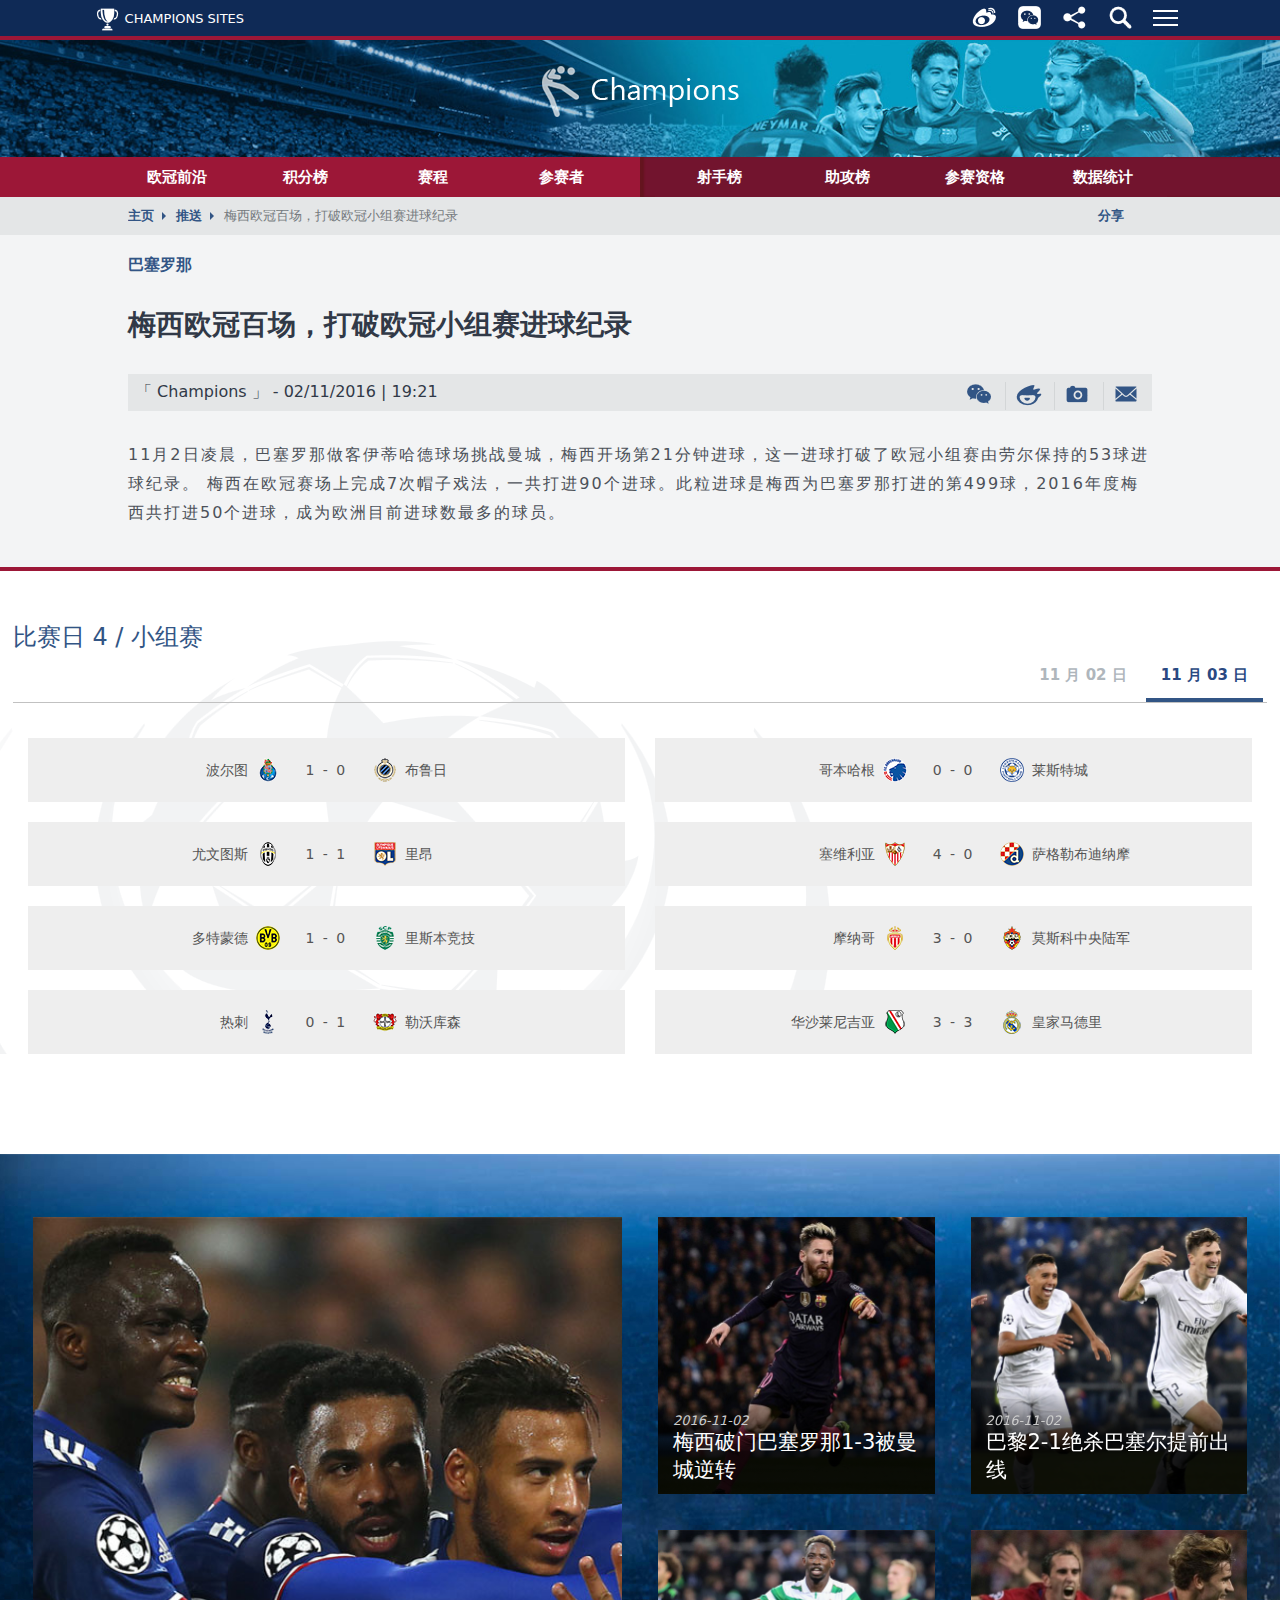
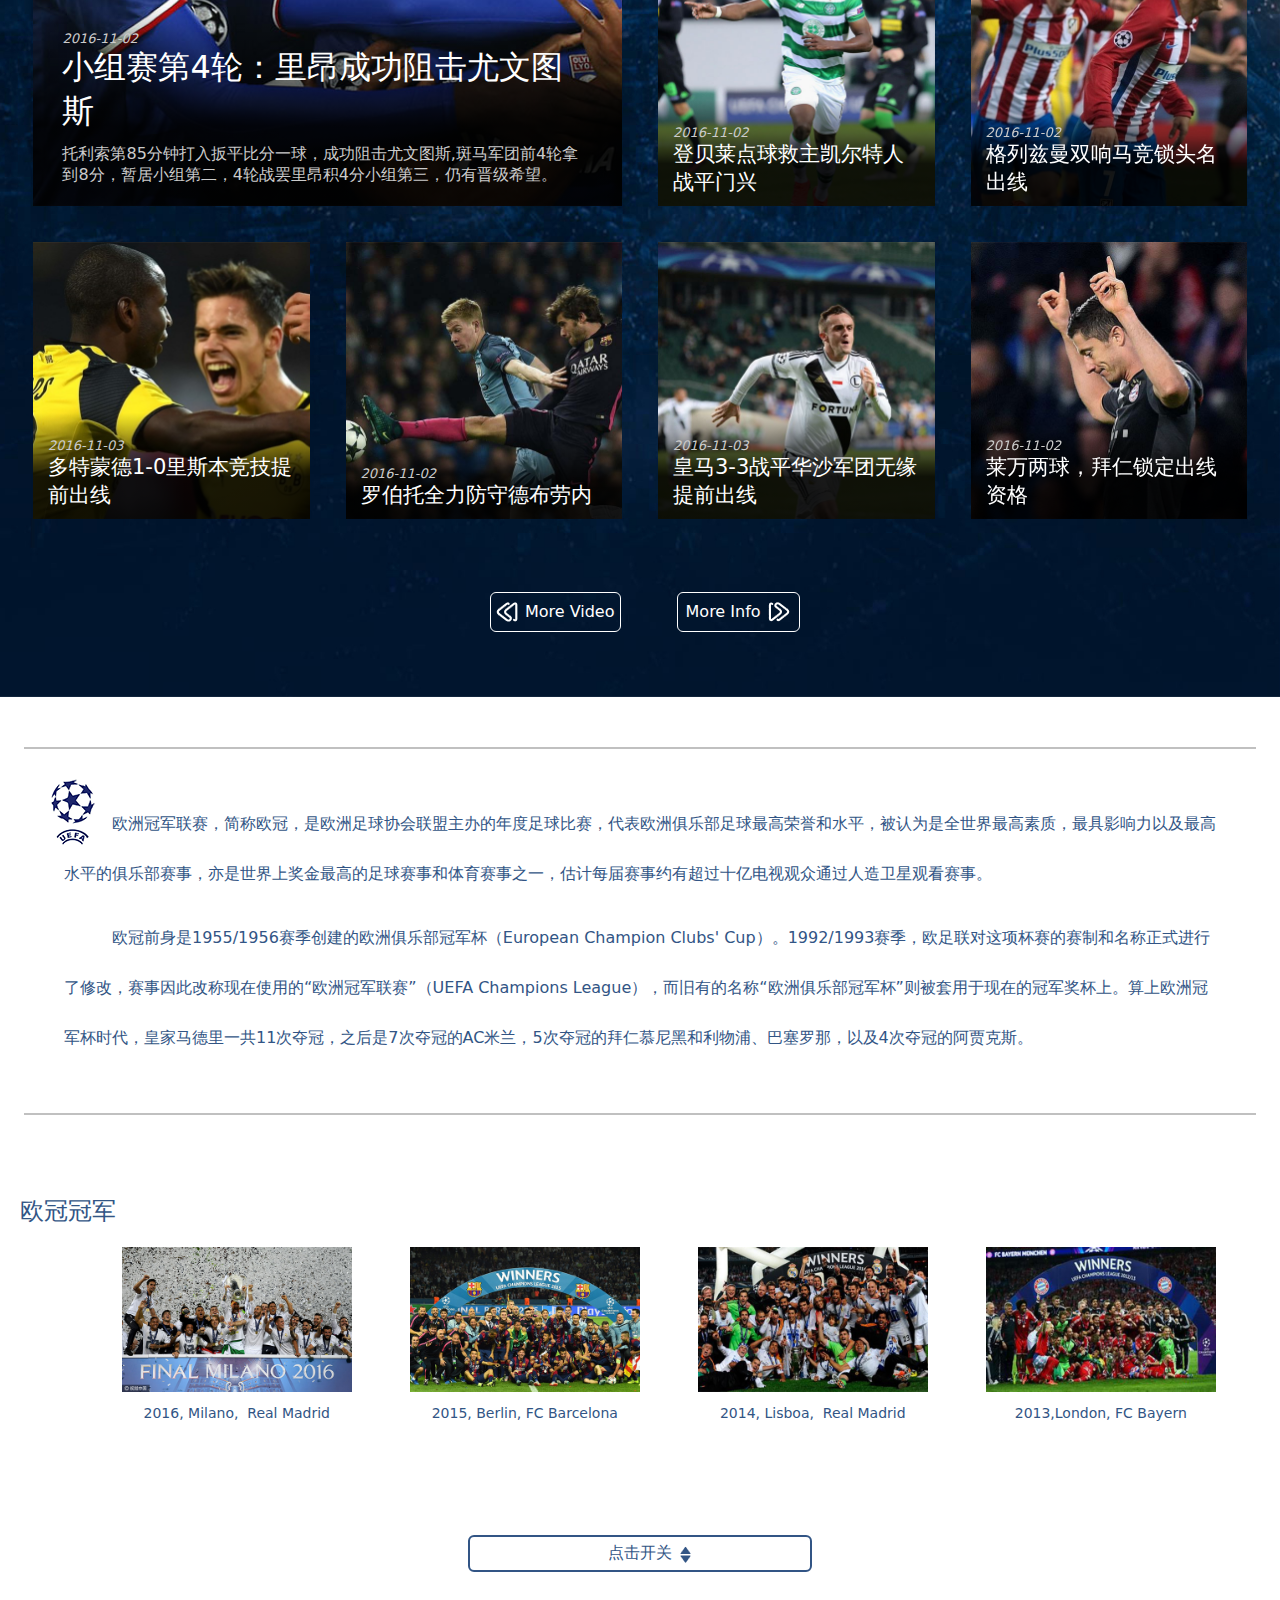
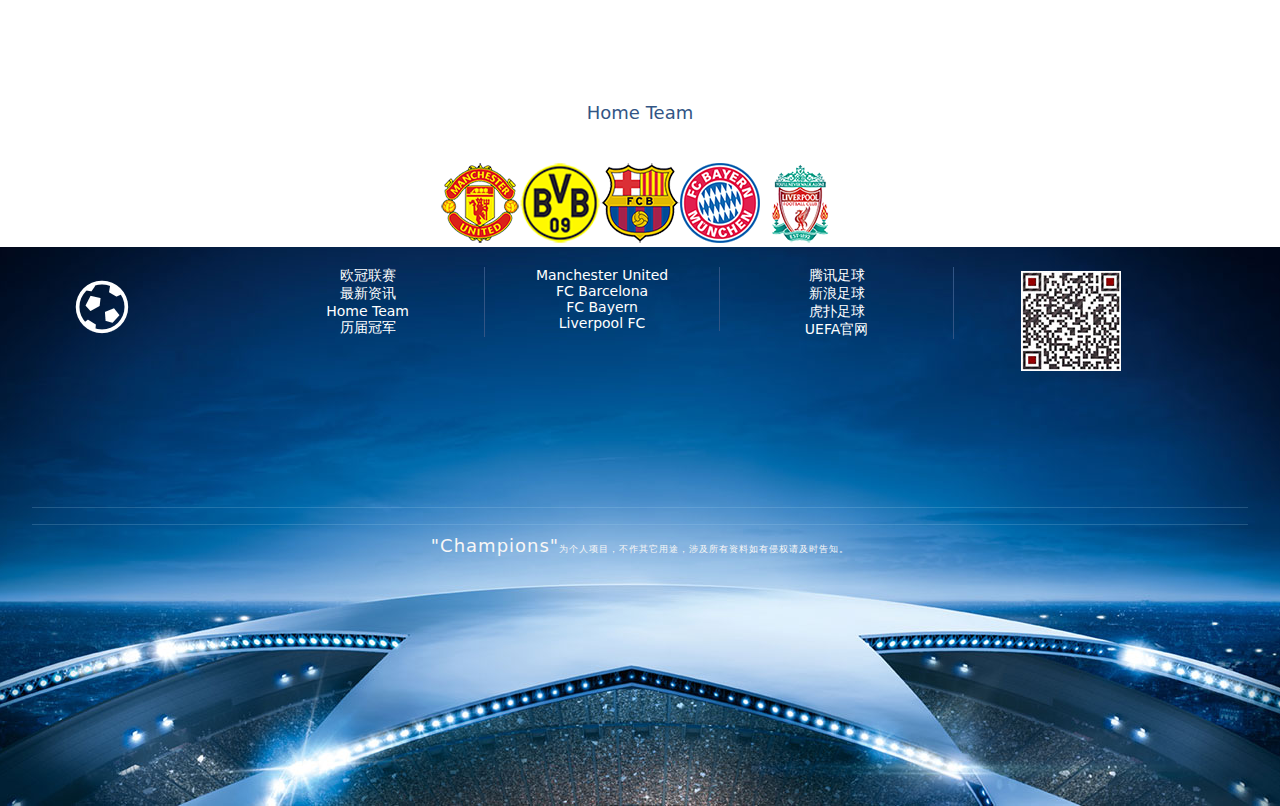
==== commit fd1ac498: "修改错误" ====
--- a/homepage.html
+++ b/homepage.html
@@ -1,4 +1,3 @@
-<<<<<<< HEAD
 <!DOCTYPE html>
 <html lang="zh">
 <head>
@@ -674,462 +673,4 @@
     });
 </script>
 </body>
-</html>
-=======
-<!DOCTYPE html>
-<html lang="zh">
-<head>
-    <meta charset="UTF-8">
-    <title>Champions</title>
-    <link rel="stylesheet" type="text/css" href="css/common.css" />
-    <link rel="stylesheet" type="text/css" href="css/main.css"/>
-    <link rel="stylesheet" type="text/css" href="css/xq.css"/>
-    <link rel="stylesheet" type="text/css" href="css/wallop.css"/>
-    <link rel="stylesheet" type="text/css" href="css/zoomio.css" />
-    <link rel="stylesheet" type="text/css" href="css/jquery.fatNav.css" />
-</head>
-<body>
-<div class="headbar">
-    <div class="headlogo leftArea">
-    <img src="images/icon/headicon.png" alt="Champions" /><a href="#">Champions</a>
-    </div>
-    <div class="rightArea">
-        <span class="aboutMe">「 About Me 」</span>
-        <div class="fat-nav">
-            <div class="fat-nav__wrapper">
-                <ul>
-                    <li><a href="#">Programmer： 李博林</a></li>
-                    <li><a href="#">School： 山东理工大学</a></li>
-                    <li><a href="#">Tel： 18643599279</a></li>
-                    <li><a href="#">E-mail： libolin1993@outlook.com</a></li>
-                    <li class="lastContant"><a href="#">「 Champions 」 为个人项目，不作其它用途，部分资料来源「 欧洲足球冠军联赛 - 中文官网 」、「 Futbol Club Barcelona 」，涉及版权问题请及时与笔者联系，对您造成的不便表示歉意。更多功能，敬请期待...</a></li>
-                </ul>
-            </div>
-        </div>
-        <!--<a href="#" onclick="fun2()">「关于本页」</a><a href="#wechatQRcode" onclick="fun1()">「关于作者」</a>-->
-    </div>
-</div>
-<div class="headimg">
-</div>
-<div class="xq_bag" id="bar5">
-    <ul class="xq_navbar">
-        <li class="xq_navli"><a href="#">欧冠前沿</a></li>
-        <li class="xq_navli"><a href="#">赛程</a></li>
-        <li class="xq_navli"><a href="#">参赛者</a></li>
-        <li class="xq_navli"><a href="#">积分榜</a></li>
-        <li class="xq_navli"><a href="#">射手榜</a></li>
-        <li class="xq_navli"><a href="#">助攻榜</a></li>
-        <li class="xq_navli"><a href="#">参赛资格</a></li>
-    </ul>
-</div>
-<div class="topBar">
-    小组赛第4轮 2016-11-02/03
-</div>
-<div class="topMatch">
-    <div class="Wallop">
-        <div class="Wallop-list">
-            <div class="Wallop-item">
-                <ul class="Matchitem">
-                    <li><div class="team1 bxkts">贝西克塔斯</div>
-                        <div class="matchTime">1:1</div>
-                        <div class="team2 Napoli">那不勒斯</div>
-                    </li>
-                    <li>
-                        <div class="team1 Manchester">曼城</div>
-                        <div class="matchTime">3:1</div>
-                        <div class="team2 Barcelona">巴塞罗那</div>
-                    </li>
-                    <li>
-                        <div class="team1 Eindhoven">埃因霍温</div>
-                        <div class="matchTime">1:2</div>
-                        <div class="team2 BAYERN">拜仁慕尼黑</div>
-                    </li>
-                    <li><div class="team1 AtleticoMadrid">马德里竞技</div>
-                        <div class="matchTime">2:1</div>
-                        <div class="team2 LSTF">罗斯托夫</div>
-                    </li>
-                    <li><div class="team1 PFC">卢多戈雷茨</div>
-                        <div class="matchTime">2:3</div>
-                        <div class="team2 Arsenal">阿森纳</div>
-                    </li>
-                    <li><div class="team1 BCE">巴塞尔</div>
-                        <div class="matchTime">1:2</div>
-                        <div class="team2 Paris">巴黎圣日耳曼</div>
-                    </li>
-                    <li>
-                        <div class="team1 Monchengladbach">门兴</div>
-                        <div class="matchTime">1:1</div>
-                        <div class="team2 Celtic">凯尔特人</div>
-                    </li>
-                    <li>
-                        <div class="team1 Benfica">本菲卡</div>
-                        <div class="matchTime">1:0</div>
-                        <div class="team2 FCDinamo">基辅迪纳摩</div>
-                    </li>
-                </ul>
-            </div>
-            <div class="Wallop-item">
-                <ul class="Matchitem">
-                <li>
-                    <div class="team1 Sevilla">塞维利亚</div>
-                    <div class="matchTime">4:0</div>
-                    <div class="team2 SGLB">萨格布迪纳摩</div>
-                </li>
-                <li>
-                    <div class="team1 Juventus">尤文图斯</div>
-                    <div class="matchTime">1:1</div>
-                    <div class="team2 Lyonnais">里昂</div>
-                </li>
-                <li>
-                    <div class="team1 Dortmund">多特蒙德</div>
-                    <div class="matchTime">1:0</div>
-                    <div class="team2 Portugal">里斯本竞技</div>
-                </li>
-                <li><div class="team1 Tottenham">热刺</div>
-                    <div class="matchTime">0:1</div>
-                    <div class="team2 Leverkusen">勒沃库森</div>
-                </li>
-                <li><div class="team1 Porto">波尔图</div>
-                    <div class="matchTime">1:0</div>
-                    <div class="team2 Brugge">布鲁日</div>
-                </li>
-                <li><div class="team1 Monaco">摩纳哥</div>
-                    <div class="matchTime">3:0</div>
-                    <div class="team2 Moscow">中央陆军</div>
-                </li>
-                <li><div class="team1 Warszawa">华沙莱吉亚</div>
-                    <div class="matchTime">3:3</div>
-                    <div class="team2 RealMadrid">皇家马德里</div>
-                </li>
-                <li><div class="team1 Copenhagen">哥本哈根</div>
-                    <div class="matchTime">0:0</div>
-                    <div class="team2 LeicesterCity">莱斯特城</div>
-                </li>
-            </ul>
-            </div>
-        </div>
-        <div class="btnArea">
-             <div class="matchBtn">
-                <button class="Wallop-buttonPrevious"></button>
-                 <button class="Wallop-buttonNext"></button>
-             </div>
-        </div>
-    </div>
-</div>
-<div class="showPic" id="zxzx">
-    <table class="picContainer">
-        <tr>
-            <td colspan="2" rowspan="2">
-                <div class="avatar">
-                    <img src="images/showPic/pic1.jpg" />
-                    <div class="picTitle">
-                        <div class="titleBox bigPic">
-                            <div class="picTime">
-                                2016-11-02
-                            </div>
-                            <div class="bottomTitle bigPic_title">
-                                小组赛第4轮：里昂成功阻击尤文图斯
-                            </div>
-                            <div class="titleContant">
-                                托利索第85分钟打入扳平比分一球，成功阻击尤文图斯,斑马军团前4轮拿到8分，暂居小组第二，4轮战罢里昂积4分小组第三，仍有晋级希望。
-                            </div>
-                        </div>
-                    </div>
-                </div>
-            </td>
-            <td>
-                <div class="avatar">
-                    <img src="images/showPic/pic2.jpg" />
-                    <div class="picTitle">
-                        <div class="titleBox">
-                            <div class="picTime">
-                                2016-11-02
-                            </div>
-                            <div class="bottomTitle">
-                                梅西破门巴塞罗那1-3被曼城逆转
-                            </div>
-                        </div>
-                    </div>
-                </div>
-            </td>
-            <td>
-                <div class="avatar">
-                    <img src="images/showPic/pic3.jpg" />
-                    <div class="picTitle">
-                        <div class="titleBox">
-                            <div class="picTime">
-                                2016-11-02
-                            </div>
-                            <div class="bottomTitle">
-                                巴黎2-1绝杀巴塞尔提前出线
-                            </div>
-                        </div>
-                    </div>
-                </div>
-            </td>
-        </tr>
-        <tr>
-            <td>
-                <div class="avatar">
-                    <img src="images/showPic/pic4.jpg" />
-                    <div class="picTitle">
-                        <div class="titleBox">
-                            <div class="picTime">
-                                2016-11-02
-                            </div>
-                            <div class="bottomTitle">
-                                登贝莱点球救主凯尔特人战平门兴
-                            </div>
-                        </div>
-                    </div>
-                </div>
-            </td>
-            <td>
-                <div class="avatar">
-                    <img src="images/showPic/pic5.jpg" />
-                    <div class="picTitle">
-                        <div class="titleBox">
-                            <div class="picTime">
-                                2016-11-02
-                            </div>
-                            <div class="bottomTitle">
-                                格列兹曼双响马竞锁头名出线
-                            </div>
-                        </div>
-                    </div>
-                </div>
-            </td>
-        </tr>
-        <tr>
-            <td>
-                <div class="avatar">
-                    <img src="images/showPic/pic6.jpg" />
-                    <div class="picTitle">
-                        <div class="titleBox">
-                            <div class="picTime">
-                                2016-11-03
-                            </div>
-                            <div class="bottomTitle">
-                                多特蒙德1-0里斯本竞技提前出线
-                            </div>
-                        </div>
-                    </div>
-                </div>
-            </td>
-            <td>
-                <div class="avatar">
-                    <img src="images/showPic/pic7.jpg" />
-                    <div class="picTitle">
-                        <div class="titleBox">
-                            <div class="picTime">
-                                2016-11-02
-                            </div>
-                            <div class="bottomTitle">
-                                罗伯托全力防守德布劳内
-                            </div>
-                        </div>
-                    </div>
-                </div>
-            </td>
-            <td>
-                <div class="avatar">
-                    <img src="images/showPic/pic8.jpg" />
-                    <div class="picTitle">
-                        <div class="titleBox">
-                            <div class="picTime">
-                                2016-11-03
-                            </div>
-                            <div class="bottomTitle">
-                                皇马3-3战平华沙军团无缘提前出线
-                            </div>
-                        </div>
-                    </div>
-                </div>
-            </td>
-            <td>
-                <div class="avatar">
-                    <img src="images/showPic/pic9.jpg" />
-                    <div class="picTitle">
-                        <div class="titleBox">
-                            <div class="picTime">
-                                2016-11-02
-                            </div>
-                            <div class="bottomTitle">
-                                莱万两球，拜仁锁定出线资格
-                            </div>
-                        </div>
-                    </div>
-                </div>
-            </td>
-        </tr>
-    </table>
-    <!--  <div class="picContainer">
-        <div class="container">
-             <div class="item avatar">
-                 <img src="images/showPic/012.jpg" alt="梅西"/><h2>梅西3球巴萨屠杀曼城</h2>
-             </div>
-             <div class="item avatar">
-                 <img src="images/showPic/02.jpg" alt="C罗两传"/><h2>C罗两传皇马大胜华沙军团</h2>
-             </div>
-             <div class="item avatar">
-                 <img src="images/showPic/03.jpg" alt="穆勒"/><h2>穆勒破门激情庆祝</h2>
-             </div>
-             <div class="item avatar">
-                 <img src="images/showPic/04.jpg" alt="卢卡斯"/><h2>卢卡斯进球巴黎胜</h2>
-             </div>
-             <div class="item avatar">
-                 <img src="images/showPic/05.jpg" alt="迪马利亚" /><h2>迪马利亚闪击得分</h2>
-             </div>
-             <div class="item avatar">
-                 <img src="images/showPic/06.jpg"alt="桑切斯"/><h2>桑切斯破门阿森纳大胜卢戈雷茨</h2>
-             </div>
-             <div class="item avatar">
-                 <img src="images/showPic/07.jpg" alt="卡拉斯科"/><h2>卡拉斯科得分马竞小胜对手</h2>
-             </div>
-             <div class="item avatar">
-                 <img src="images/showPic/08.jpg" alt="莱万"/><h2>莱万进球拜仁胜埃因霍温</h2>
-             </div>
-             <div class="item avatar">
-                 <img src="images/showPic/09.jpg" alt="多特蒙德"/><h2>多特蒙德战胜里斯本竞技</h2>
-             </div>
-         </div>-->
-        <div class="picBtn">
-            <a class="morePic btnLeft" href="#showThis"  onclick="fun1()">More Video </a>
-            <a class="morePic btnRight" href="#showThis"  onclick="fun1()">More Info </a>
-        </div>
-</div>
-<div class="textArea">
-    <div class="textLine" id="ogls">
-    <p>欧洲冠军联赛，简称欧冠，是欧洲足球协会联盟主办的年度足球比赛，代表欧洲俱乐部足球最高荣誉和水平，被认为是全世界最高素质，最具影响力以及最高水平的俱乐部赛事，亦是世界上奖金最高的足球赛事和体育赛事之一，估计每届赛事约有超过十亿电视观众通过人造卫星观看赛事。</p>
-    <p>欧冠前身是1955/1956赛季创建的欧洲俱乐部冠军杯（European Champion Clubs' Cup）。1992/1993赛季，欧足联对这项杯赛的赛制和名称正式进行了修改，赛事因此改称现在使用的“欧洲冠军联赛”（UEFA Champions League），而旧有的名称“欧洲俱乐部冠军杯”则被套用于现在的冠军奖杯上。算上欧洲冠军杯时代，皇家马德里一共11次夺冠，之后是7次夺冠的AC米兰，5次夺冠的拜仁慕尼黑和利物浦、巴塞罗那，以及4次夺冠的阿贾克斯。</p>
-    </div>
-</div>
-<div class="matchVideo" id="champions">
-    <div class="videoHead"> 欧冠冠军</div>
-    <div class="videoArea" >
-        <ul class="videoList">
-            <li ><a href="###"><img  src="images/video1.jpg" alt="2106Champions" title="2016,Real Madrid"/><span>2016, Milano, &nbspReal Madrid</span></a></li>
-            <li id="moreHere"><a href="###"><img  src="images/video2.jpg" alt="2105Champions" title="2015,FC Barcelona"/><span>2015, Berlin, FC Barcelona</span></a></li>
-            <li><a href="###"><img  src="images/video3.jpg" alt="2104Champions" title="2014,Real Madrid"/><span>2014, Lisboa, &nbspReal Madrid</span></a></li>
-            <li ><a href="###"><img  src="images/video4.jpg" alt="2103Champions" title="2013,FC Bayern"/><span>2013,London, FC Bayern </span></a></li>
-            <div class="hiddenVideo">
-                <li><a href="###"><img  src="images/video5.jpg" alt="2102Champions" title="2012,Munich,Chelsea"/><span>2012, Munich,Chelsea</span></a></li>
-                <li><a href="###"><img  src="images/video6.jpg" alt="2101Champions" title="2011,FC Barcelona"/><span>2011,London,FC Barcelona</span></a></li>
-                <li><a href="###"><img  src="images/video7.jpg" alt="2100Champions" title="2010,Inter Milano"/><span>2010, Madrid,Inter Milano</span></a></li>
-                <li><a href="###"><img  src="images/video8.jpg" alt="2009Champions" title="2009,FC Barcelona "/><span> 2009, &nbsp&nbspRome,FC Barcelona </span></a></li>
-                <li><a href="###"><img  src="images/video9.jpg" alt="2008Champions" title="2008,Manchester United"/><span>2008, Moscow,Manchester United</span></a></li>
-                <li><a href="###"><img  src="images/video10.jpg" alt="2007Champions" title="2007,Associazione Calcio Milan"/><span>2007, Athens,Associazione Calcio Milan</span></a></li>
-                <li><a href="###"><img  src="images/video11.jpg" alt="2006Champions" title="2006,FC Barcelona"/><span>2006, &nbspParis,FC Barcelona</span></a></li>
-                <li><a href="###"><img  src="images/video12.jpg" alt="2005Champions" title="2005,Istanbul,Liverpool"/><span>2005,Istanbul,Liverpool</span></a></li>
-            </div>
-        </ul>
-        <a href="#moreHere" class="moreVideo" >点击开关 </a>
-    </div>
-</div>
-<div class="myTeam" id="homeTeam">
-    Home Team
-    <ul>
-        <li class="myteam1"><a href="http://www.manunited.com.cn/"><img src="images/icon/ManchesterUnited.png" alt="ManchesterUnited" title="ManchesterUnited"/></a></li>
-        <li class="myteam2"><a href="http://www.bvb.de/"><img src="images/icon/BorussiaDortmund.png"alt="BorussiaDortmund" /></a></li>
-        <li class="myteam3"><a href="http://sports.qq.com/isocce/barcelonafc/"><img src="images/icon/FCBarcelona.png" alt="FCBarcelona"/></a></li>
-        <li class="myteam4"><a href="http://www.fcbayern.cn/"><img src="images/icon/FCBAYERN.png" alt="FCBAYERN"/></a></li>
-        <li class="myteam5"><a href="http://cn.liverpoolfc.com/"><img src="images/icon/LiverpoolFC.png" alt="LiverpoolFC"/></a></li>
-    </ul>
-</div>
-<div class="footer" id="wechatQRcode">
-    <div class="footerContainer">
-        <div class="footballIcon fl"></div>
-        <div class="footerTop fr">
-            <div class="footerContent fl rightLine">
-                <a href="#ogls">欧冠联赛</a><br />
-                <a href="#zxzx">最新资讯</a><br />
-                <a href="#homeTeam">Home Team</a><br />
-                <a href="#champions">历届冠军</a><br />
-            </div>
-            <div class="footerContent fl rightLine">
-                <a href="http://www.manunited.com.cn/">Manchester United</a><br />
-                <a href="http://sports.qq.com/isocce/barcelonafc/">FC Barcelona</a><br />
-                <a href="http://www.fcbayern.cn/">FC Bayern</a><br />
-                <a href="http://cn.liverpoolfc.com/">Liverpool FC</a><br />
-            </div>
-            <div class="footerContent fl rightLine">
-                <a href="http://sports.qq.com/ucl/">腾讯足球</a><br />
-                <a href="http://sports.sina.com.cn/g/championsleague/">新浪足球</a><br />
-                <a href="https://soccer.hupu.com/">虎扑足球</a><br />
-                <a href="http://www.uefa.com/">UEFA官网</a><br />
-            </div>
-            <div class="footerContent fl"><img src="images/QRcode.jpg" alt="myQRcode" /></div>
-        </div>
-    </div>
-    <div class="footerBottom">
-        <div class="bottomText">
-            <span class="bottomText1">"Champions"</span><span class="bottomText2">为个人项目，不作其它用途，涉及所有资料如有侵权请及时告知。</span>
-        </div>
-    </div>
-</div>
-    <script src="js/jquery-2.1.1.min.js" type="text/javascript"></script>
-    <script src="js/jquery.fatNav.js" type="text/javascript"></script>
-    <script src="js/xq_navbar.js" type="text/javascript"></script>
-    <script src="js/Wallop.min.js" type="text/javascript"></script>
-    <script src="js/jquery.focus-follow.js" type="text/javascript"></script>
-    <script src="js/jquery.row-grid.js" type="text/javascript"></script>
-
-<script>
-    $(document).ready(function () {
-        $(".container").rowGrid({itemSelector: ".item", minMargin: 24, maxMargin: 28, firstItemClass: "first-item" });
-    })
-    $.fatNav();
-    $(window).load(function(){
-        $("#bar5").xq_navbar({
-            "type": "underline",
-            "liwidth": "avg",
-            "bgcolor": "#9b1637",
-            "hcolor": "white"
-        });
-    });
-    $(function() {
-        $(".videoList img").focusFollow({
-            wrapper: '#wrapper',
-            color: '#325585',
-            opacity: 0.8,
-            margin_horizontal: 8,
-            margin_vertical: 8,
-            speed: 600,
-            timeout: 500
-        });
-    });
-    var wallopEl = document.querySelector('.Wallop');
-    var slider = new Wallop(wallopEl);
-    $(function() {
-        $(".moreVideo").bind("click", function () {
-            var $content = $(".hiddenVideo");
-            if ($content.is(":visible")) {
-                $content.hide(1000);
-            } else {
-                $content.show(1000);
-            }
-        })
-    });
-    </script>
-<script type="text/javascript">
-    $(document).ready(function() {
-        var topmenu = $(".headbar");
-        var topmenu_top = topmenu.offset().top;
-        reset_topmenu_top(topmenu, topmenu_top);
-        $(window).scroll(function() {
-            reset_topmenu_top(topmenu, topmenu_top);
-        });
-    });
-    function reset_topmenu_top(topmenu, topmenu_top) {
-        var document_scroll_top = $(document).scrollTop();
-        if (document_scroll_top > topmenu_top) {
-            topmenu.css('top', document_scroll_top);
-        }
-        if (document_scroll_top <= topmenu_top) {
-            topmenu.css('top', topmenu_top);
-        }
-    }
-</script>
-</body>
-</html>
->>>>>>> origin/gh-pages
+</html>--- a/css/main.css
+++ b/css/main.css
@@ -1,4 +1,3 @@
-<<<<<<< HEAD:css/main.css
 *{outline: 0;padding: 0;margin: 0;border: 0;}
 body{ font-family: "Lucida Grande", "Lucida Sans Unicode", "Lucida Sans", "DejaVu Sans", Verdana, sans-serif; }
 .rightArea{float: right;}
@@ -661,507 +660,3 @@
     font-size:xx-small;
 }
 
-=======
-*{outline: 0;padding: 0;margin: 0;border: 0;}
-body{ font-family: "Lucida Grande", "Lucida Sans Unicode", "Lucida Sans", "DejaVu Sans", Verdana, sans-serif; }
-.rightArea{float: right;}
-.leftArea{float: left;}
-/*顶部信息条*/
-.headbar{
-    position: absolute;
-    top:0;
-    left:0;
-    height: 30px;
-    width:100%;
-    margin: 0 auto;
-    clear: both;
-    background-color: #013870;
-    border-bottom: 2px solid #9b1637;
-    z-index: 998;
-}
-.headlogo{
-    padding-left: 20px;
-    height:30px;
-    color: #9b1637;
-}
-.headlogo img{
-    vertical-align: middle;
-    margin-bottom: 5px;
-}
-.headlogo a{
-    font-size: medium;
-}
-.headlogo a:hover{
-    color: aliceblue;
-}
-.aboutMe{
-    display: inline-block;
-    height: 30px;
-    line-height: 30px;
-    padding-right: 60px;
-    color: #fff;
-    font-size: 14px;
-    font-weight: lighter;
-}
-/*头部*/
-.headimg{
-    height: 115px;
-    background:url("../images/headimg.jpg") no-repeat center top;
-    background-size: 100% 100%;
-    overflow: hidden;
-    margin-top: 30px;
-}
-.xq_bag{
-	width: 100%px;
-	height: 30px;
-	overflow: hidden;
-	position: relative;
-    background-color: #9b1637;
-}
-.xq_navbar{
-	width: 1000px;
-    margin-left: auto;
-    margin-right: auto;
-	height: 30px;
-	overflow: hidden;
-	box-sizing: border-box;
-	box-sizing:inherit;
-}
-.xq_navli{
-	list-style: none;
-	display: inline-block;
-	color: #fff;
-	box-sizing:inherit;
-	text-align: center;
-	float: left;
-}
-.xq_navli a{
-	display: block;
-	color: current color;
-	text-decoration: none;
-}
-.xq_move{
-	transition:all .3s ease-in-out;
-	position:absolute;
-}
-/*比赛信息条*/
-.topBar{
-    height: 50px;
-    line-height: 50px;
-    background-color: #e4e6e7;
-    color: #74777b;
-    padding-left:100px ;
-    overflow: hidden;
-}
-.topMatch{
-    padding: 0;
-    margin: 0;
-    text-align: center;
-}
-.Matchitem{
-    overflow: hidden;
-    zoom: 1;
-    width:98%;
-    margin-left: auto;
-    margin-right: auto;
-}
-.Matchitem li{
-    float: left;
-    width: 145px;
-    height: 90px;
-    border: 1px #eeeeee solid;
-    border-bottom: medium solid white;
-    padding-top: 10px;
-    font-size: 14px;
-    color: #74777b;
-    cursor: pointer;
-}
-@media screen and (min-width:1366px){
-    .Matchitem li{width: 12%;}
-}
-.Matchitem li:hover{
-    background-color:#eeeeee ;
-}
-.Matchitem li .team1{
-    padding: 10px 20px 20px 54px;
-    margin-top: -10px;
-}
-.Matchitem li .matchTime{
-    margin-top: -10px;
-    padding-left: 40px;
-}
-.Matchitem li .team2{
-    margin-top: 10px;
-    padding-left: 40px;
-}
-.btnArea{
-    text-align: center;
-}
-.matchBtn{
-    margin-top: 30px;
-}
-.matchBtn button.Wallop-buttonPrevious{
-    cursor:pointer;
-    width: 32px;
-    height:32px;
-    background: url("../images/icon/leftBefore.png") no-repeat center center;
-    margin-right: 10px;
-}
-.matchBtn button.Wallop-buttonPrevious:hover{
-    background: url("../images/icon/leftAfter.png") no-repeat center center;
-}
-.matchBtn button.Wallop-buttonPrevious:active{
-    background: url("../images/icon/leftActive.png") no-repeat center center;
-}
-.matchBtn button.Wallop-buttonNext{
-    cursor:pointer;
-    width: 32px;
-    height:32px;
-    background: url("../images/icon/rightBefore.png") no-repeat center center;
-}
-.matchBtn button.Wallop-buttonNext:hover{
-    background: url("../images/icon/rightAfter.png") no-repeat center center;
-}
-.matchBtn button.Wallop-buttonNext:active{
-    background: url("../images/icon/rightActive.png")no-repeat center center;
-}
-
-/*图片展示区*/
-.showPic{
-    margin-top: 100px;
-    background:url("../images/picBoximg.jpg") right center no-repeat;
-    background-size:100% 100% ;
-    width:100%;
-    padding-top: 30px;
-    padding-bottom: 20px;
-    height: auto;
-}
-.picContainer{
-    border-spacing:30px ;
-    width: 100%;
-    margin: 0 auto;
-}
-td{
-    width: 260px;
-    overflow: hidden;
-
-}
-/*图片特效*/
-.avatar{
-    border:3px solid rgba(0,0,0,0);
-    overflow: hidden;
-    position: relative;
-    cursor: pointer;
-}
-.avatar:hover{
-    border: 3px solid #55c4f4;
-    transition:border 0.8s;
-    -moz-transition:border 0.8s; /* Firefox 4 */
-    -webkit-transition:border 0.8s; /* Safari and Chrome */
-    -o-transition:border 0.8s; /* Opera */
-}
-.avatar img {
-    display: block;
-    overflow: hidden;
-    width: 100%;
-    z-index: 1;
-    transform: scale(1);
-    transition: all 1s ease 0s;
-    -webkit-transform: scale(1);
-    -webkit-transform: all 1s ease 0s;
-}
-.avatar:hover img {
-    transform: scale(1.3);
-    transition: all 1s ease 0s;
-    -webkit-transform: scale(1.3);
-    -webkit-transform: all 1s ease 0s;
-}
-div.picTitle{
-    position: absolute;
-    left:0;
-    bottom:0;
-    width: 100%;
-    z-index: 12;
-    margin-right: 4px;
-    background-image: linear-gradient(to bottom, rgba(0, 0, 0, 0), rgba(0, 0, 0, 0.9) 60%);
-   background-image: -webkit-linear-gradient( to bottom, rgba(0,0, 0, 0) , rgba(0,0, 0, 0.9) 60%);
-    background-image: -moz-linear-gradient( to bottom, rgba(0,0, 0, 0) , rgba(0,0, 0, 0.9) 60%);
-    background-image: -o-linear-gradient( to bottom, rgba(0,0, 0, 0) , rgba(0,0, 0, 0.9) 60%);
-    overflow: hidden;
-}
-.bigPic{
-    padding-bottom: 15px;
-}
-.titleContant{
-    color:#cbcbcb ;
-}
-.titleBox{
-    width: 90%;
-    margin: 0 auto;
-    padding: 25px 15px 0 15px;
-}
-.picTime{
-    font-size: 13px;
-    font-style: italic;
-    font-weight: lighter;
-    color: #cbcbcb;
-}
-.bottomTitle{
-    color: #fff;
-    font-size: 21px;
-    font-weight: lighter;
-    padding-bottom: 10px;
-}
-.bigPic{
-    padding-bottom: 20px;
-}
-.bigPic_title{
-    font-size: 32px;
-}
-/*更多按钮*/
-.picBtn{
-    overflow: hidden;
-    zoom: 1;
-    width: 100%;
-    height: 45px;
-    margin:40px auto;
-    text-align: center;
-}
-.showPic a.morePic{
-    display: inline-block;
-    color: white;
-    width:110px;
-    height:38px;
-    line-height: 38px;
-    border: solid 1px white;
-    margin-right: 20px;
-    margin-left: 30px;
-    transition: background-color 0.7s;
-    -moz-transition:background-color 0.7s; /* Firefox 4 */
-    -webkit-transition:background-color 0.7s; /* Safari and Chrome */
-    -o-transition:background-color 0.7s; /* Opera */
-}
-.showPic a.btnLeft{
-    text-align: right;
-    padding-right: 6px;
-    padding-left: 10px;
-    background: url("../images/icon/toLeft.png") no-repeat 5px center;
-    width: 113px;
-    border-radius:6px;
-}
-.showPic a.btnLeft:hover{
-    background-color:#55c4f4;
-    border: 1px solid #55c4f4;
-    border-radius:8px;
-}
-.showPic a.btnRight{
-    text-align: left;
-    padding-left: 8px;
-    background: url("../images/icon/toRight.png") no-repeat 90px center;
-    width: 113px;
-    border-radius:6px;
-}
-.showPic a.btnRight:hover{
-    background-color:#55c4f4;
-    border: 1px solid #55c4f4;
-    border-radius:8px;
-}
-/*欧冠文字*/
-.textArea .textLine{
-    color: #325585;
-    font-weight: lighter;
-    width: 80%;
-    padding: 50px 40px;
-    line-height: 50px;
-    text-indent: 3em;
-    background: url("../images/icon/logoicon.png") no-repeat 10px 12px;
-    margin-top: 50px;
-    margin-bottom: 50px;
-    margin-right: auto;
-    margin-left: auto;
-    border-top: 2px solid #c0c0c0;
-    border-bottom: 2px solid #c0c0c0;
-    overflow: hidden;
-}
-.textArea .textLine p:last-child{
-    margin-top: 14px;
-}
-/*欧冠冠军*/
-.matchVideo{
-    clear: both;
-    overflow: auto;
-}
-.videoArea li:hover{
-    border: none;
-}
-.videoArea a:hover{
-    font-size: 16px;
-}
-.videoHead{
-    margin-top: 30px;
-    margin-left: 20px;
-    color: #325585;
-    font-size: 24px;
-    font-weight: lighter;
-}
-.videoArea img{
-    width:100%;
-    height: auto;
-}
-
-.videoArea ul.videoList{
-    width:90%;
-    margin:20px auto;
-    overflow:hidden;
-}
-.videoArea .videoList li{
-    text-align: center;
-    width: 20%;
-    float: left;
-    margin-bottom: 50px;
-    margin-left: 5%;
-}
-.videoArea li span{
-    display: inline-block;
-    height: 50px;
-    font-size: 12px;
-    font-weight: lighter;
-    padding-top: 0;
-    color: #325585;
-    overflow: hidden;
-}
-.videoArea li span:hover{
-    text-decoration: underline;
-}
-.moreVideo{
-    text-align: center;
-    clear: both;
-    color: #325585;
-    font-weight: normal;
-    display: block;/*dispaly:inline-block;*/
-    width:340px;
-    border: solid 2px #325585;
-    padding-top: 5px;
-    padding-bottom: 5px;
-    margin-left:auto;
-    margin-right: auto;
-    margin-top: 50px;
-    background-repeat: no-repeat;
-    background-position: 205px 8px;
-    background-image: url("../images/icon/morevideo.png");
-    border-radius: 6px;
-    transition: background-color 0.5s;
-    -moz-transition:background-color 0.5s; /* Firefox 4 */
-    -webkit-transition:background-color 0.5s; /* Safari and Chrome */
-    -o-transition:background-color 0.5s; /* Opera */
-}
-.hiddenVideo{
-    display: none;
-}
-.videoArea .moreVideo:hover{
-    background-color: #325585;
-    color: white;
-    border-radius: 8px;
-    background-image:url("../images/icon/morevideoAfter.png") ;
-}
-.myTeam{
-    margin-top: 100px;
-    padding-top: 30px;
-    text-align: center;
-    color: #325585;
-    font-weight: lighter;
-    font-size: 18px;
-}
-.myTeam ul{
-    width: 400px;
-    padding-top: 40px;
-    margin-left: auto;
-    margin-right: auto;
-}
-.myTeam li{
-    float: left;
-    border: none;
-}
-/*底部*/
-.footer{
-    clear: both;
-    background: black;
-    overflow: hidden;
-    text-align: center;
-    font-weight:lighter ;
-}
-.footerContainer{
-   /* background-color: yellow;*/
-    height: 240px;
-    width: 90%;
-    margin:40px auto;
-    margin-bottom: 16px;
-    border-bottom:1px solid #325585 ;
-    position: relative;
-
-}
-.footerContainer .footballIcon{
-    display: inline-block;
-    width: 118px;
-    height: 100px;
-    background: url("../images/icon/football1.png") no-repeat 40px 10px;
-    /*background-color: #9b1637;*/
-}
-.footerContainer .footballIcon:hover{
-    background: url("../images/icon/football2.png") no-repeat 48px 20px;
-}
-.footerTop{
-    border: 1px black solid;
-    width:80%;
-    position: absolute;
-    top:0;
-    left: 18%;
-}
-.rightLine{
-    border-right:1px solid #325585 ;
-}
-.footerContent{
-    width:24%;
-    margin-left: auto;
-    margin-right: auto;
-}
-.footerContent a:hover{
-    text-decoration: underline;
-    color: antiquewhite;
-}
-.footerContent img{
-    border: 4px solid black;
-    transition: border 0.5s;
-    border-radius: 4px;
-    -moz-transition:border 0.5s; /* Firefox 4 */
-    -webkit-transition:border 0.5s; /* Safari and Chrome */
-    -o-transition:border 0.5s; /* Opera */
-}
-.footerContent img:hover{
-    border: 4px solid antiquewhite;
-}
-.footerBottom{
-  /*  background-color: #3498DB;*/
-    width: 90%;
-    margin-left: auto;
-    margin-right: auto;
-    padding-top: 30px;
-    padding-bottom: 10px;
-    border-top: 1px solid #325585;
-}
-.footerBottom .bottomText{
-   /* background-color: #64448f;*/
-    width: 80%;
-    margin: 0 auto;
-    color: #eeeeee;
-}
-.bottomText1{
-    font-size: 18px;
-    color:#f1f1f1;
-}
-.bottomText2{
-    font-size:xx-small;
-    color:#f1f1f1;
-}
-
->>>>>>> origin/gh-pages:css/main.css
